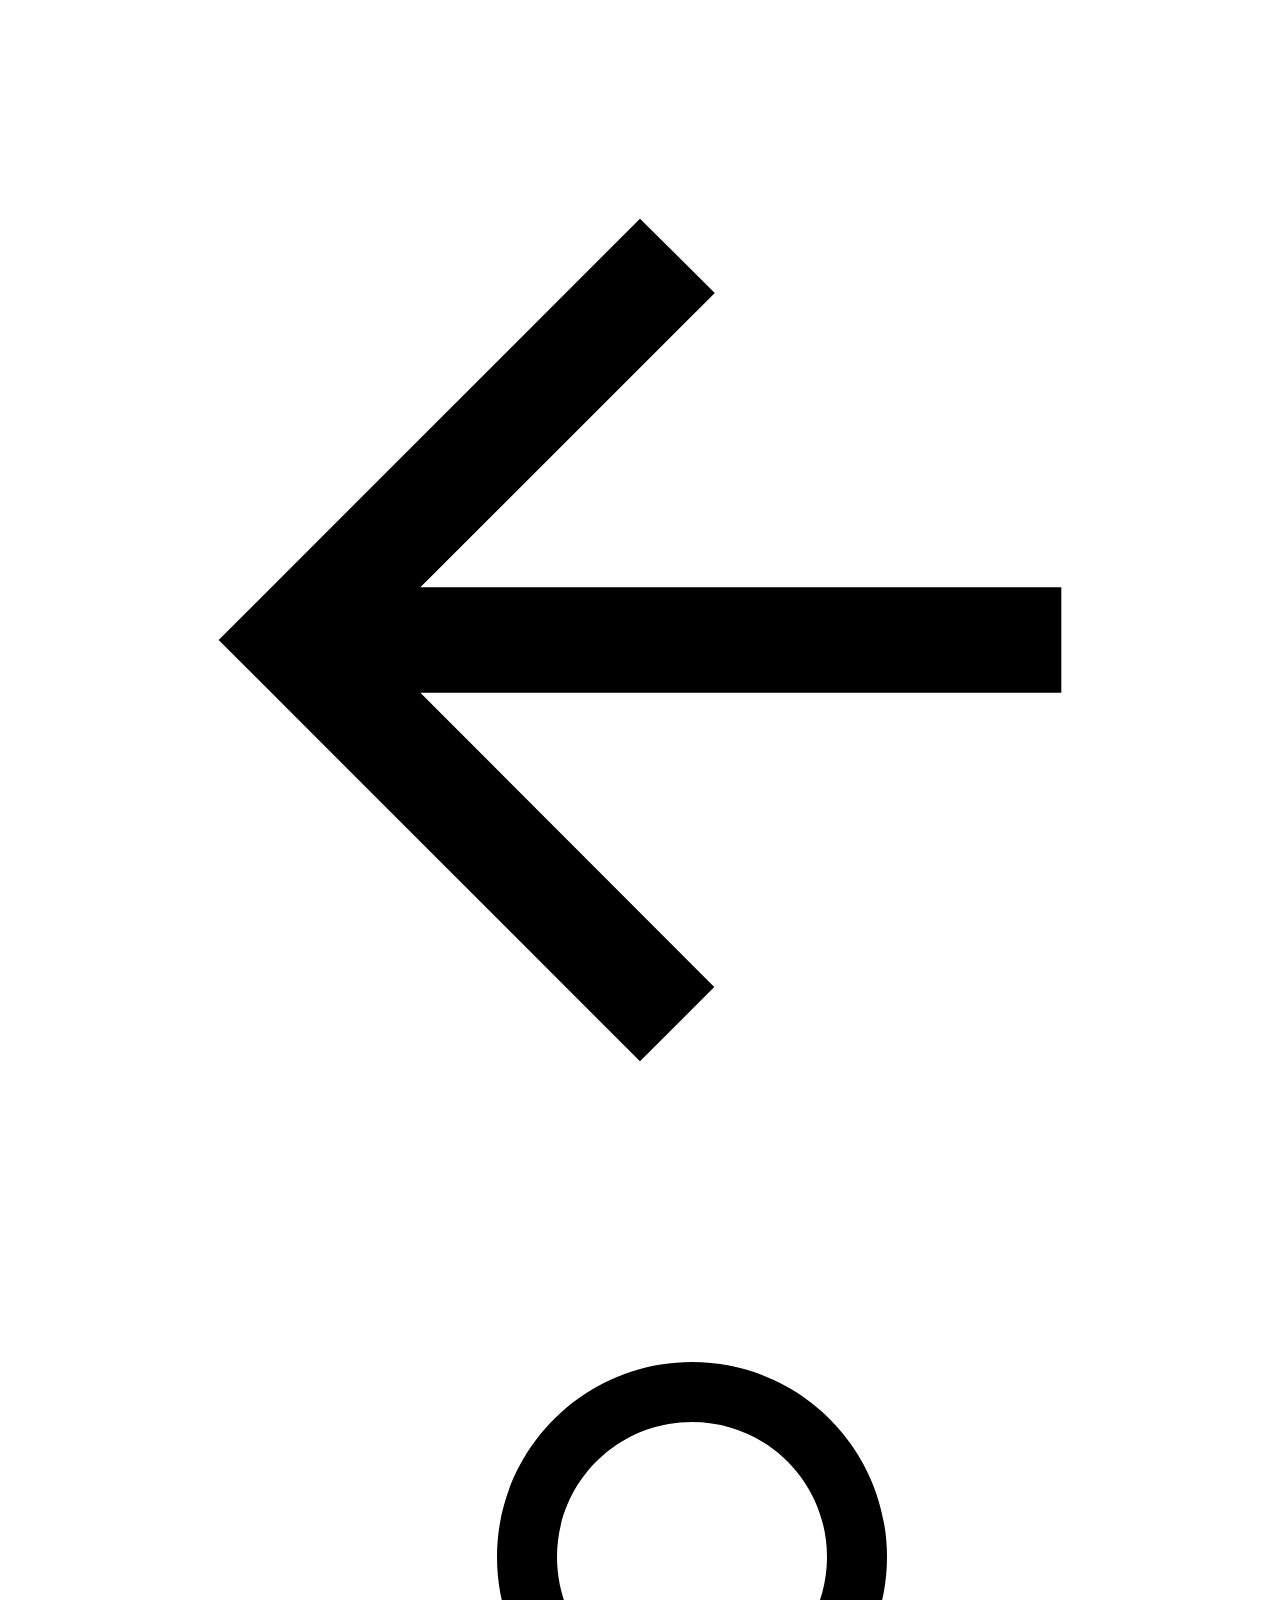
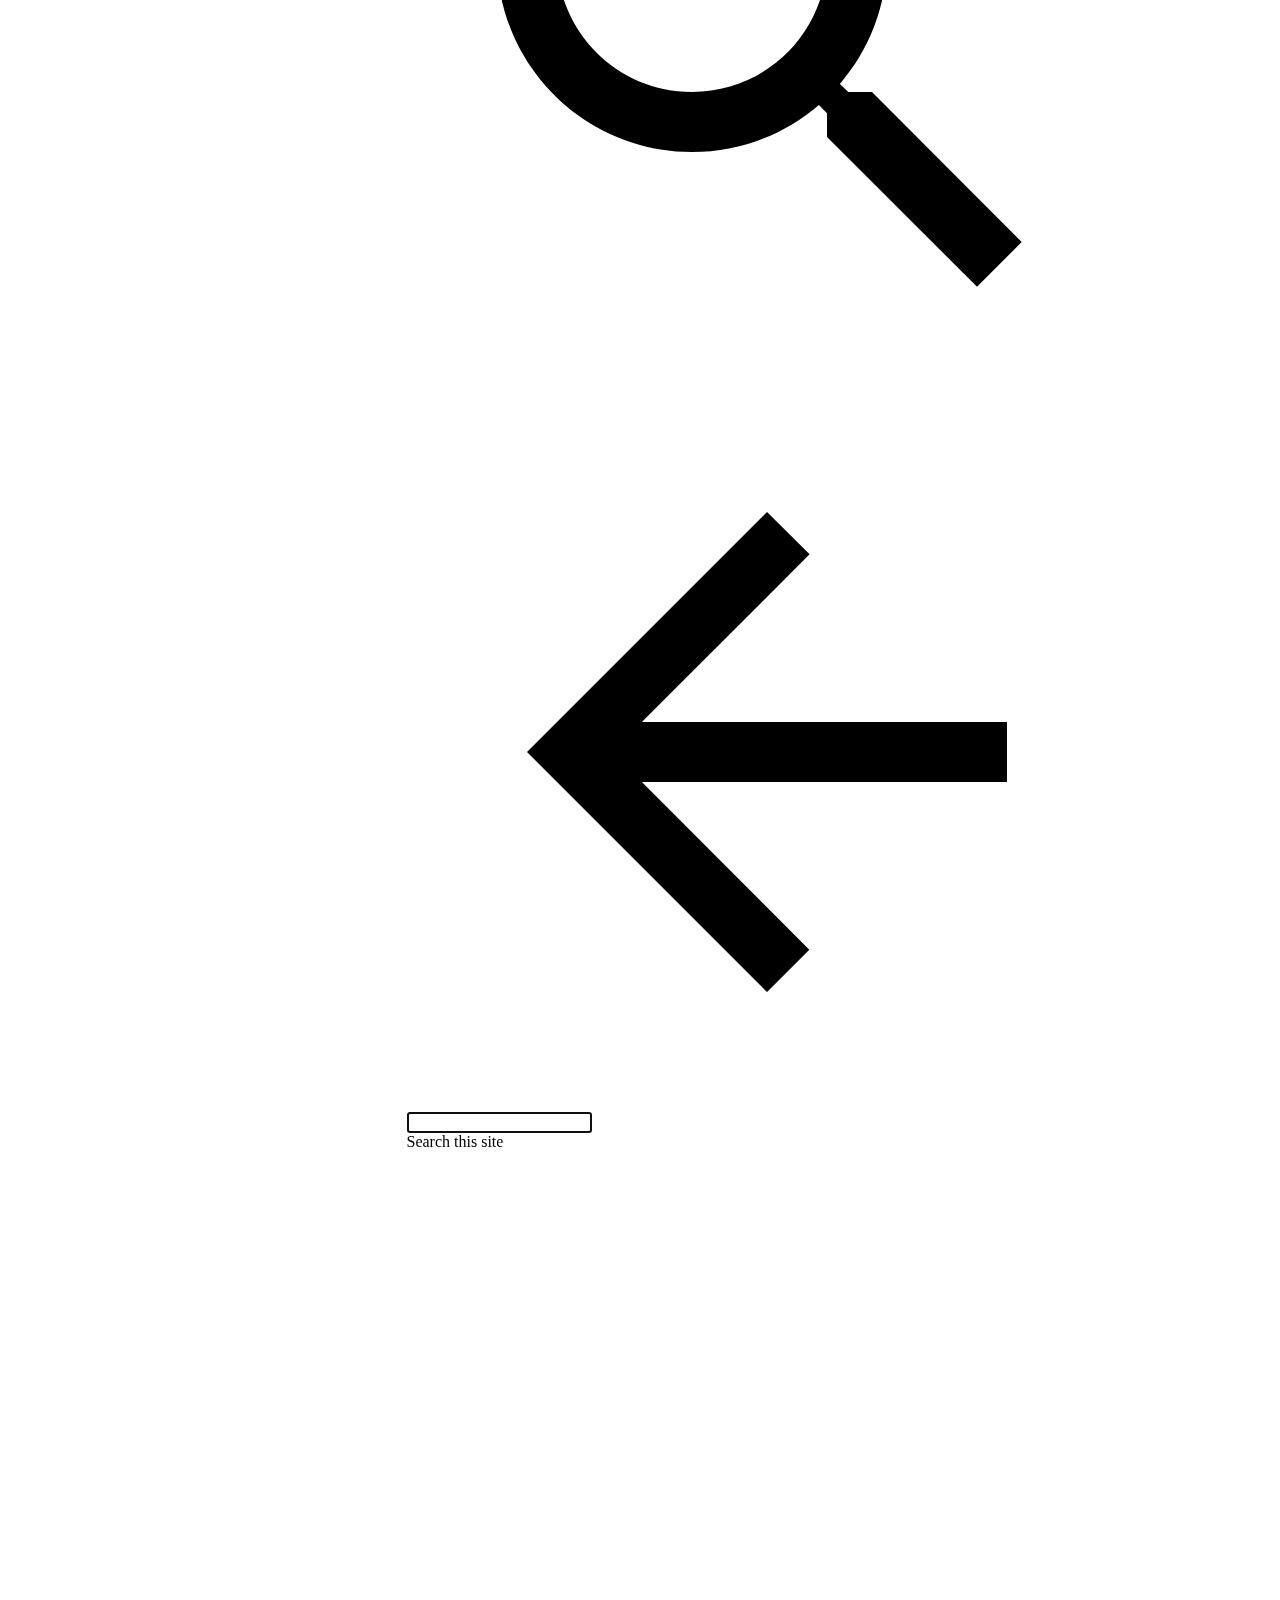
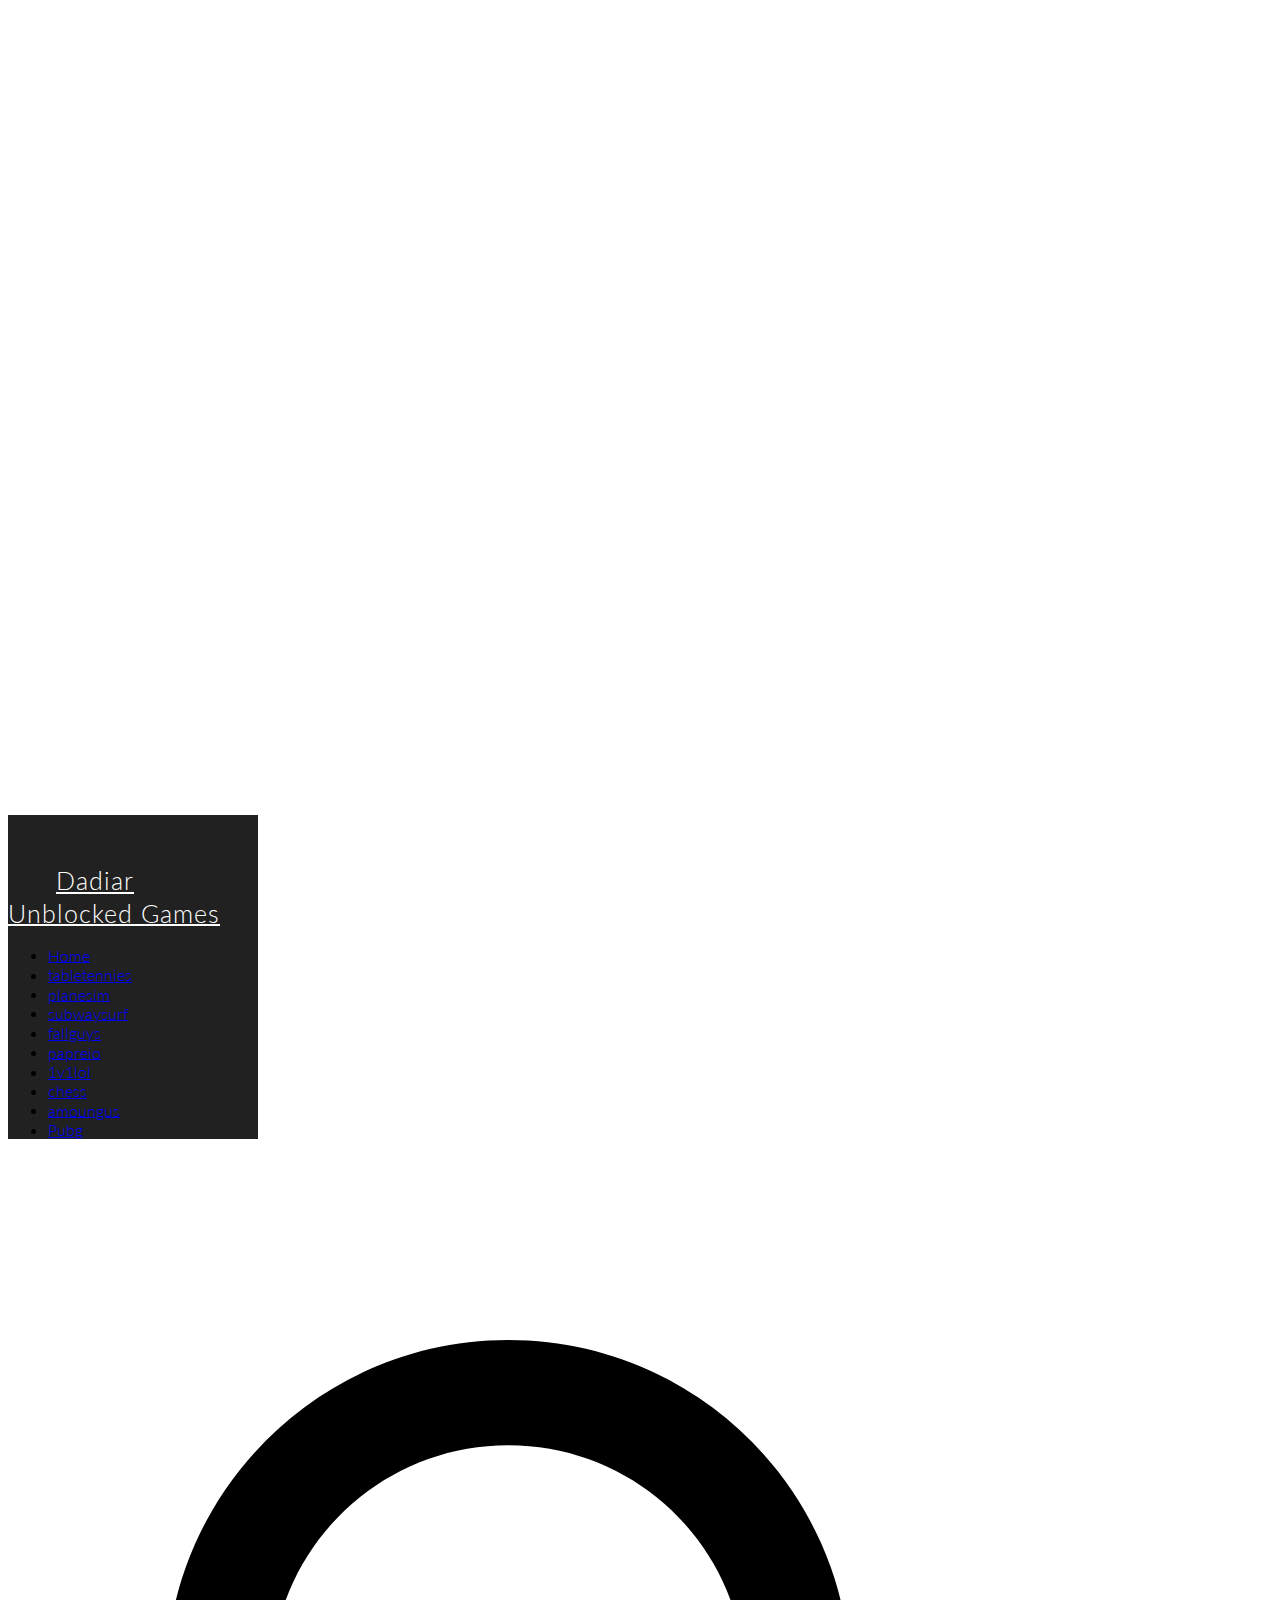
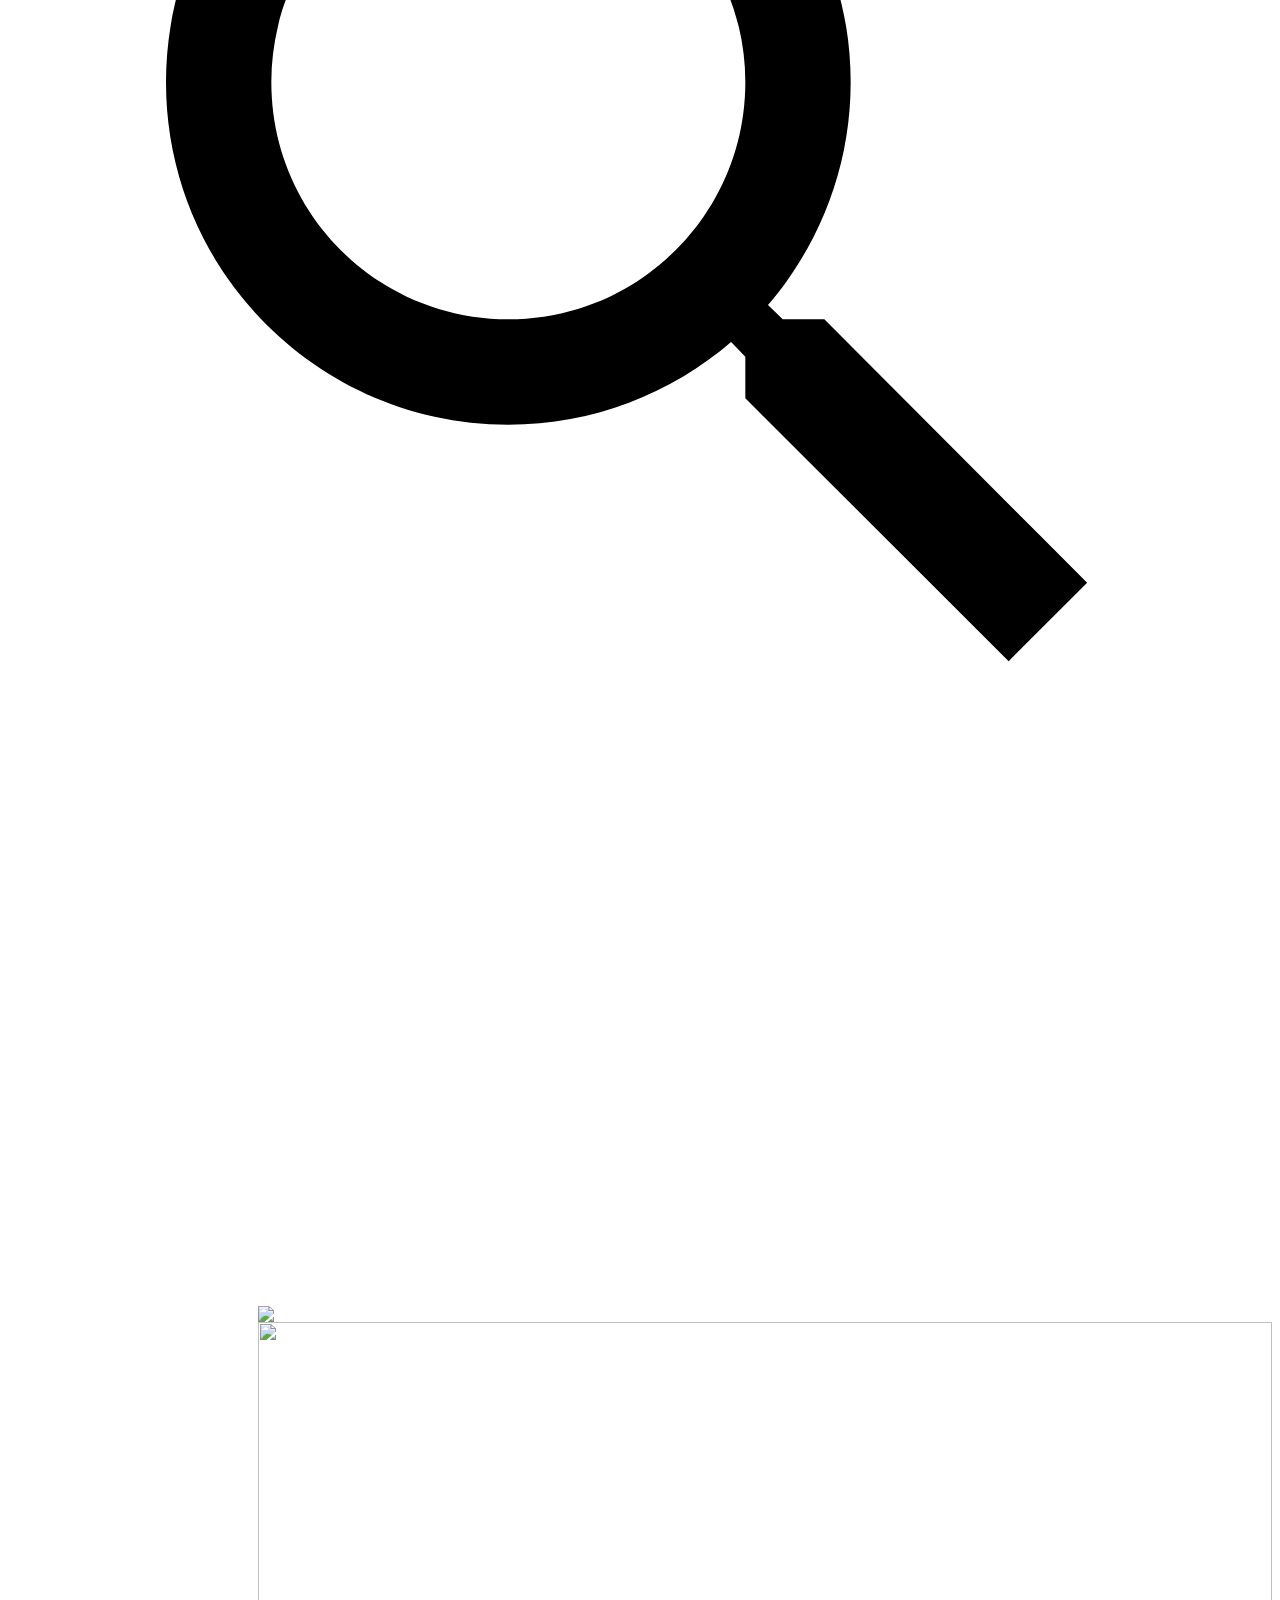
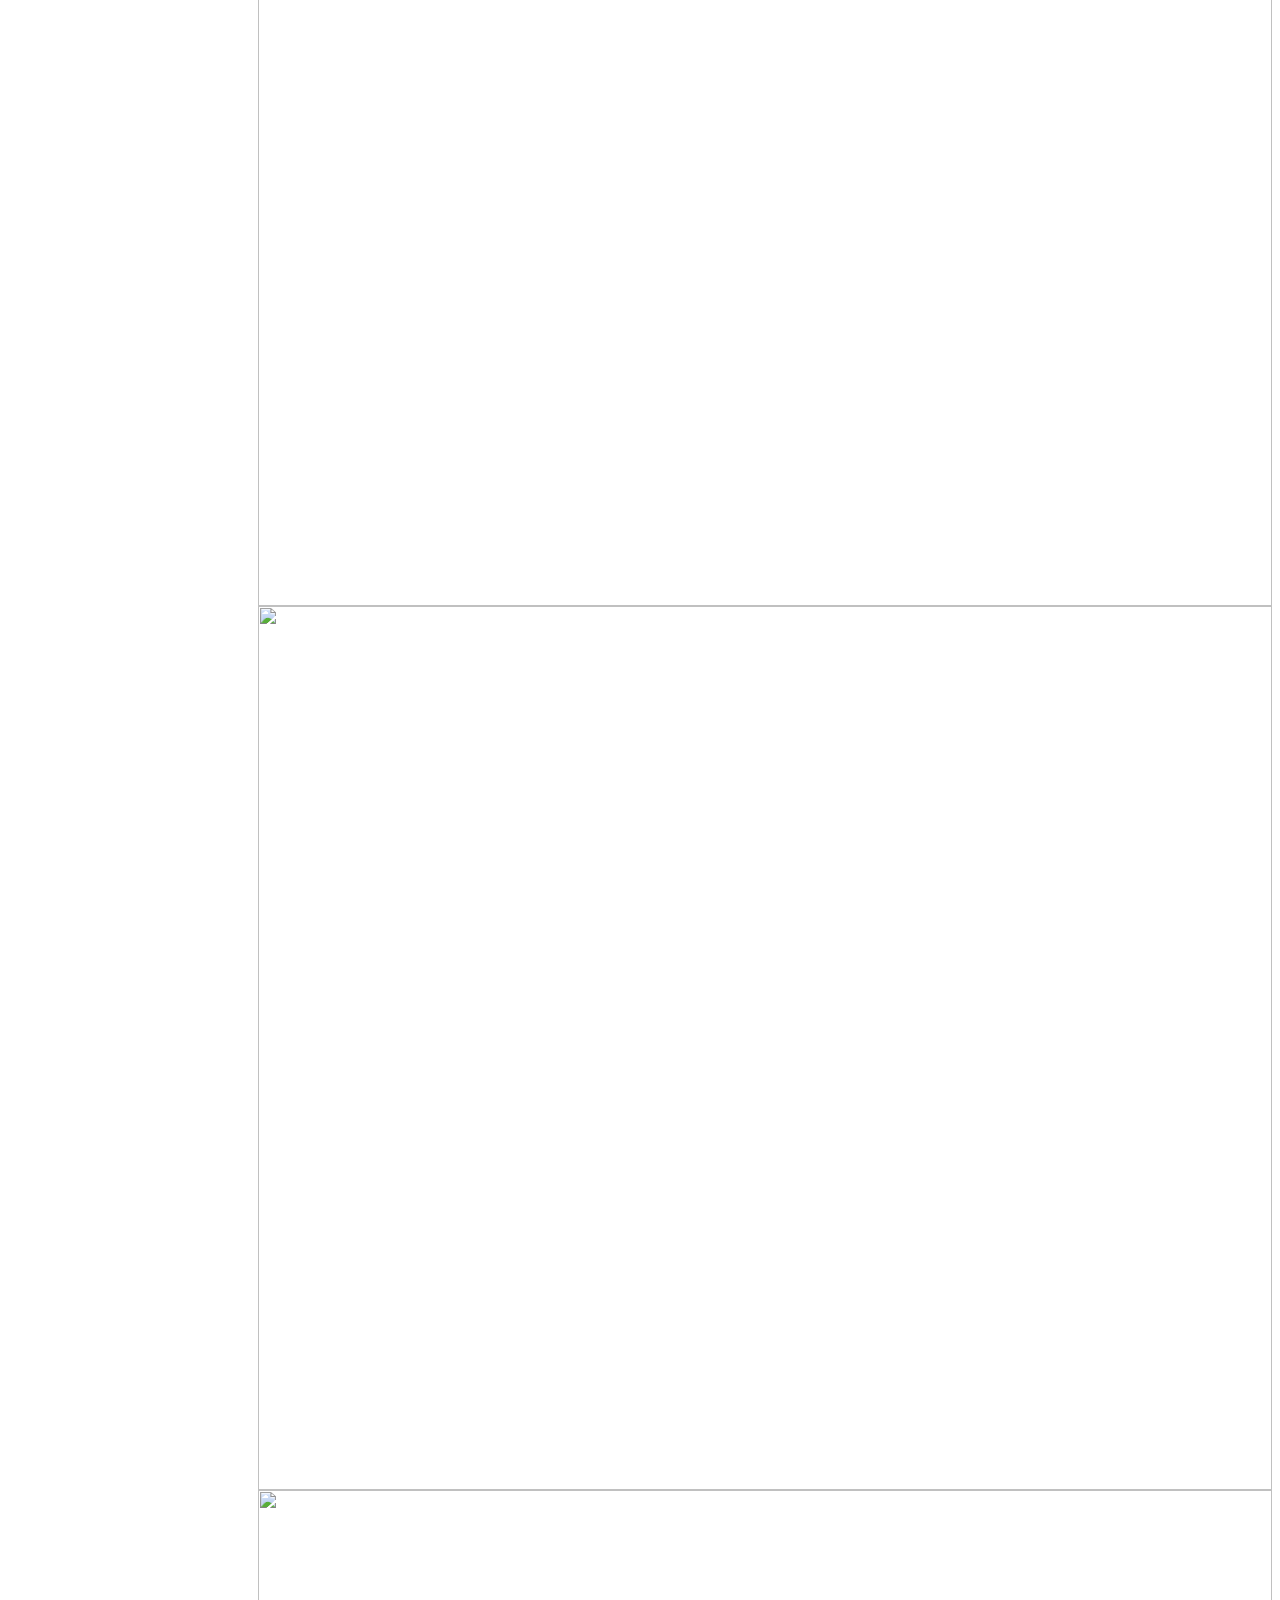
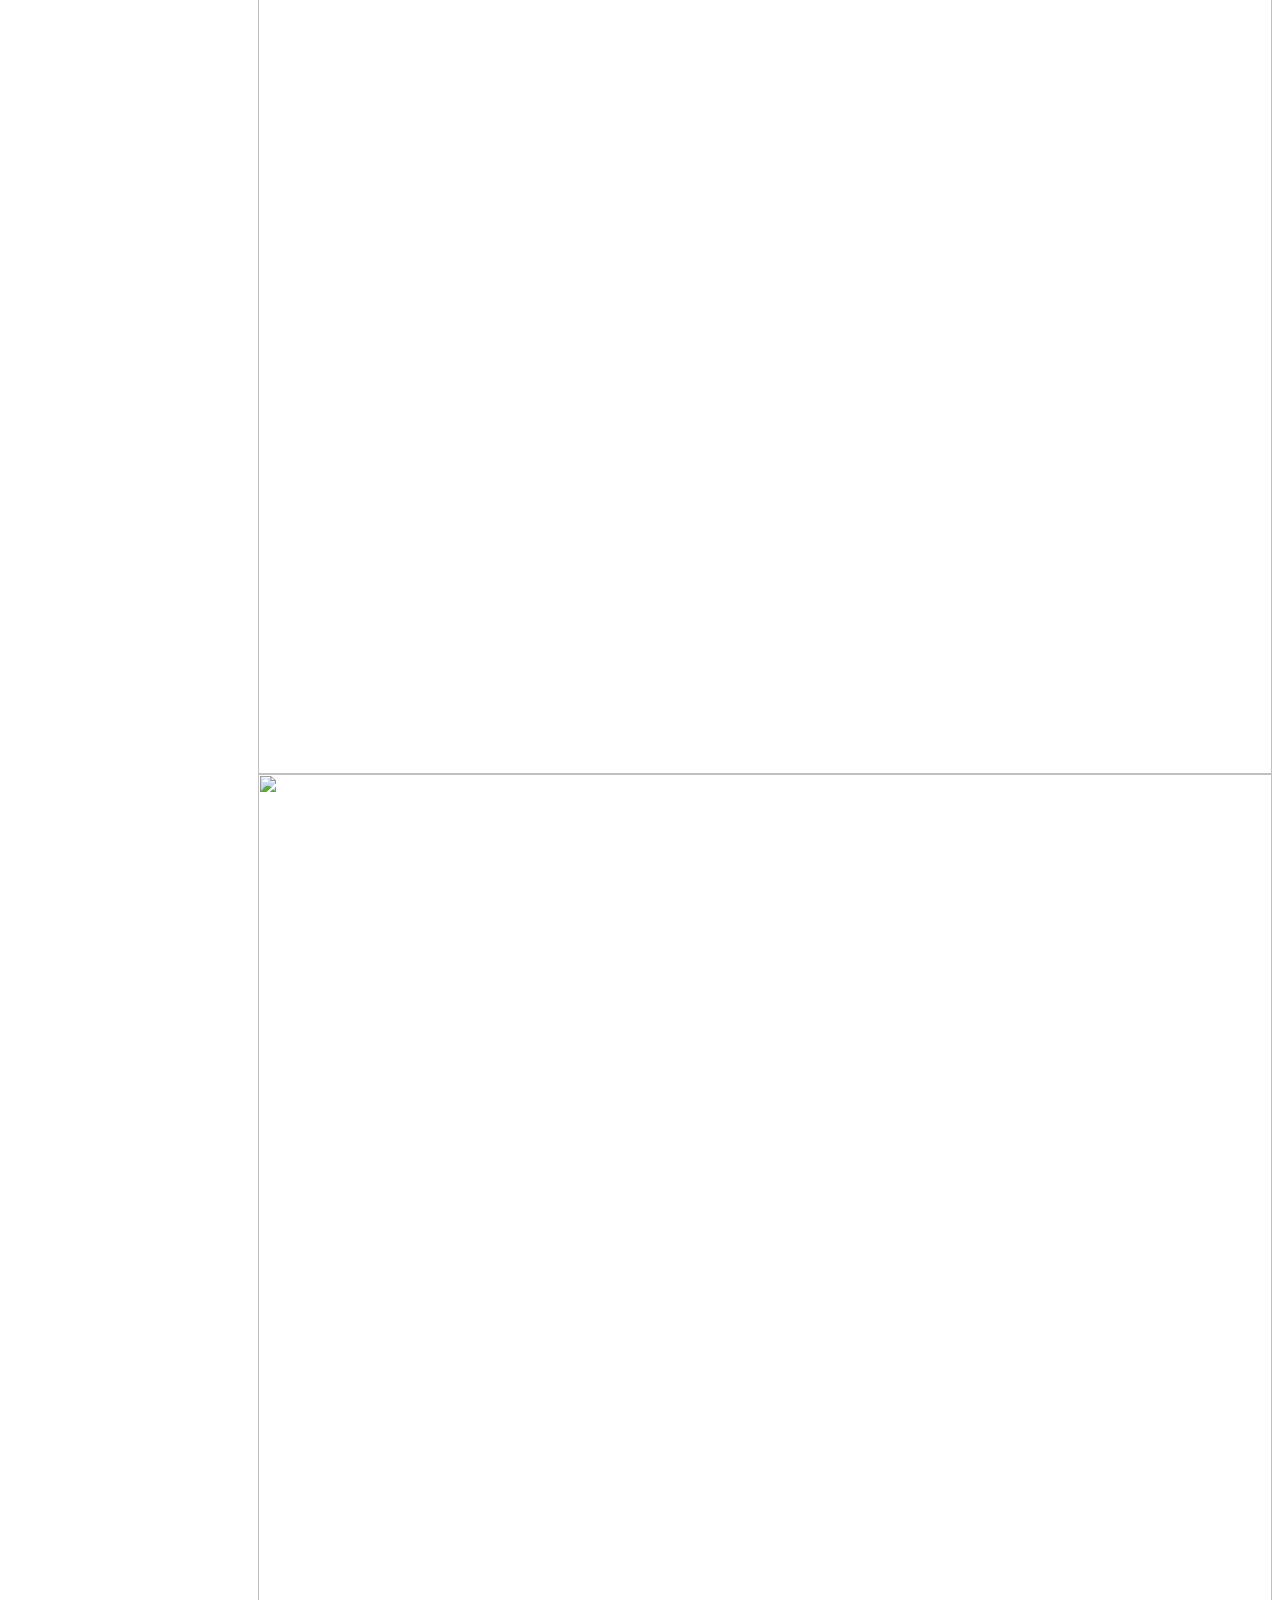
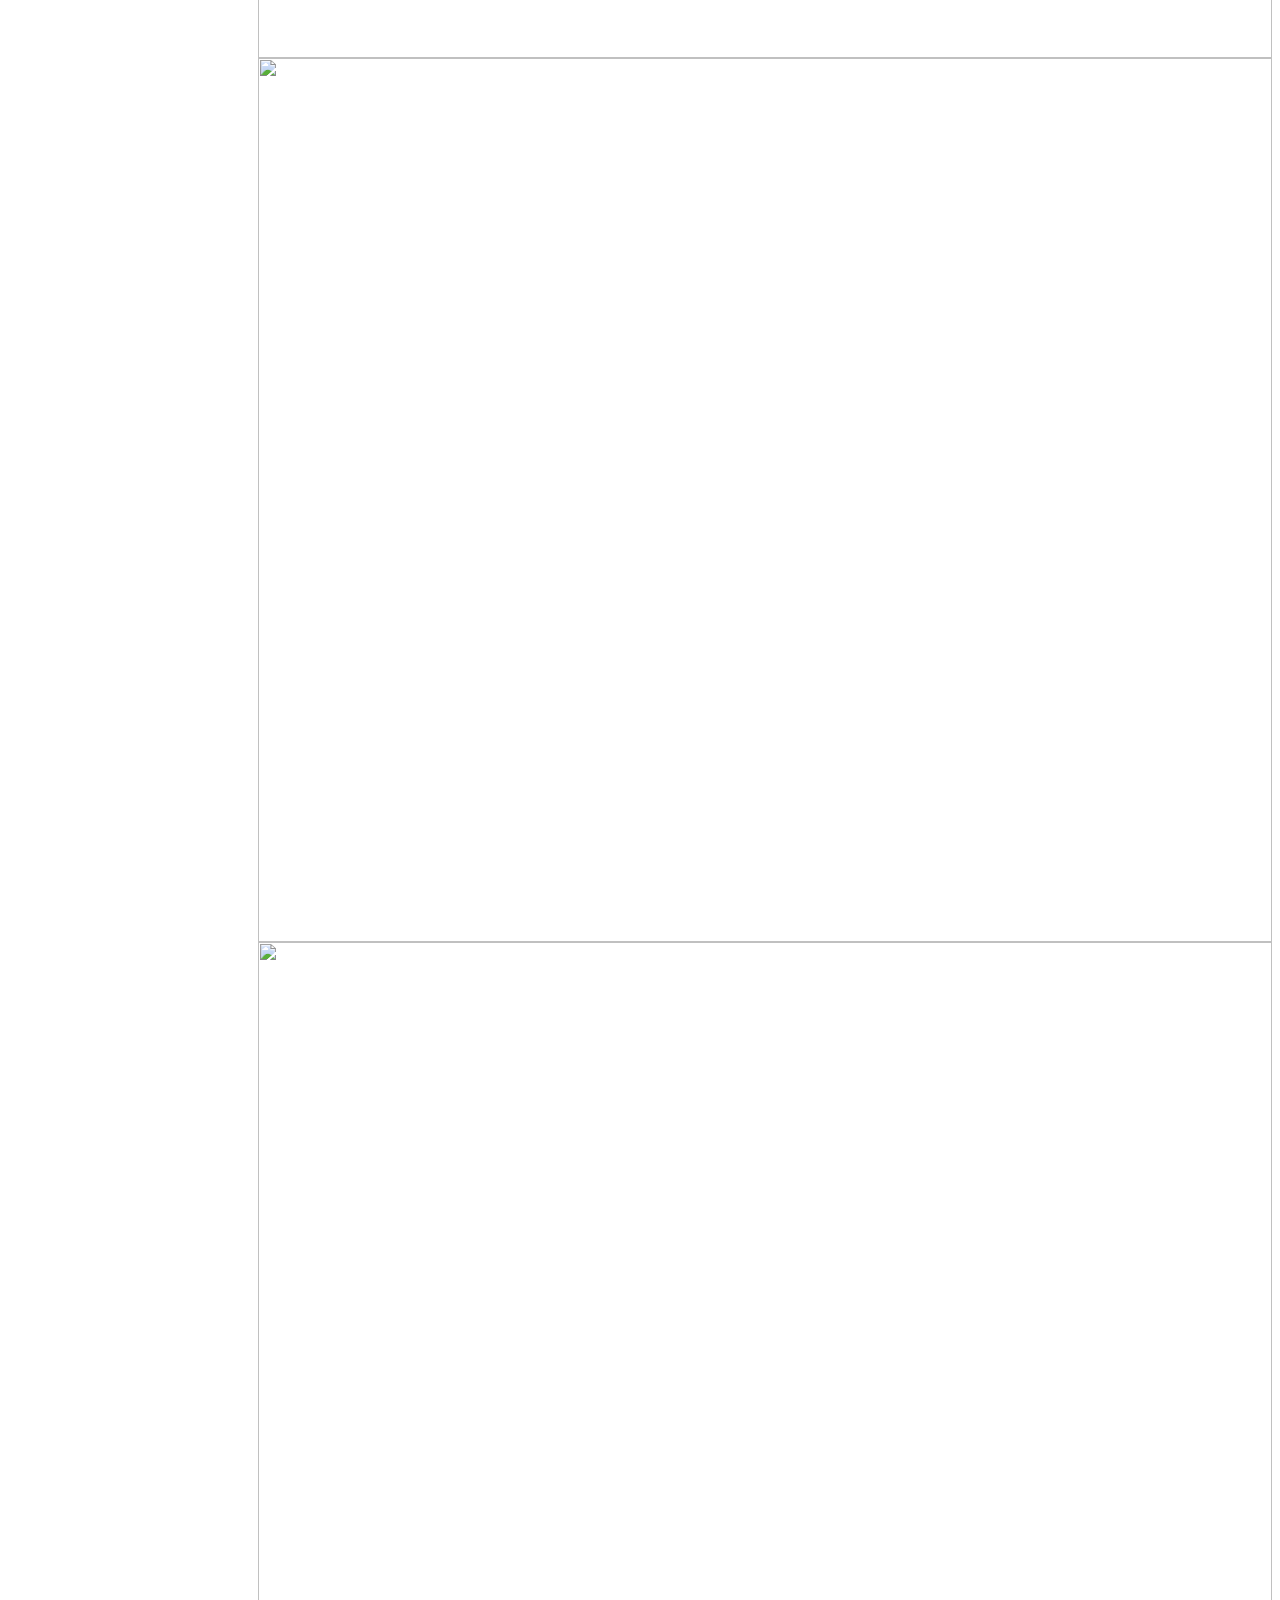
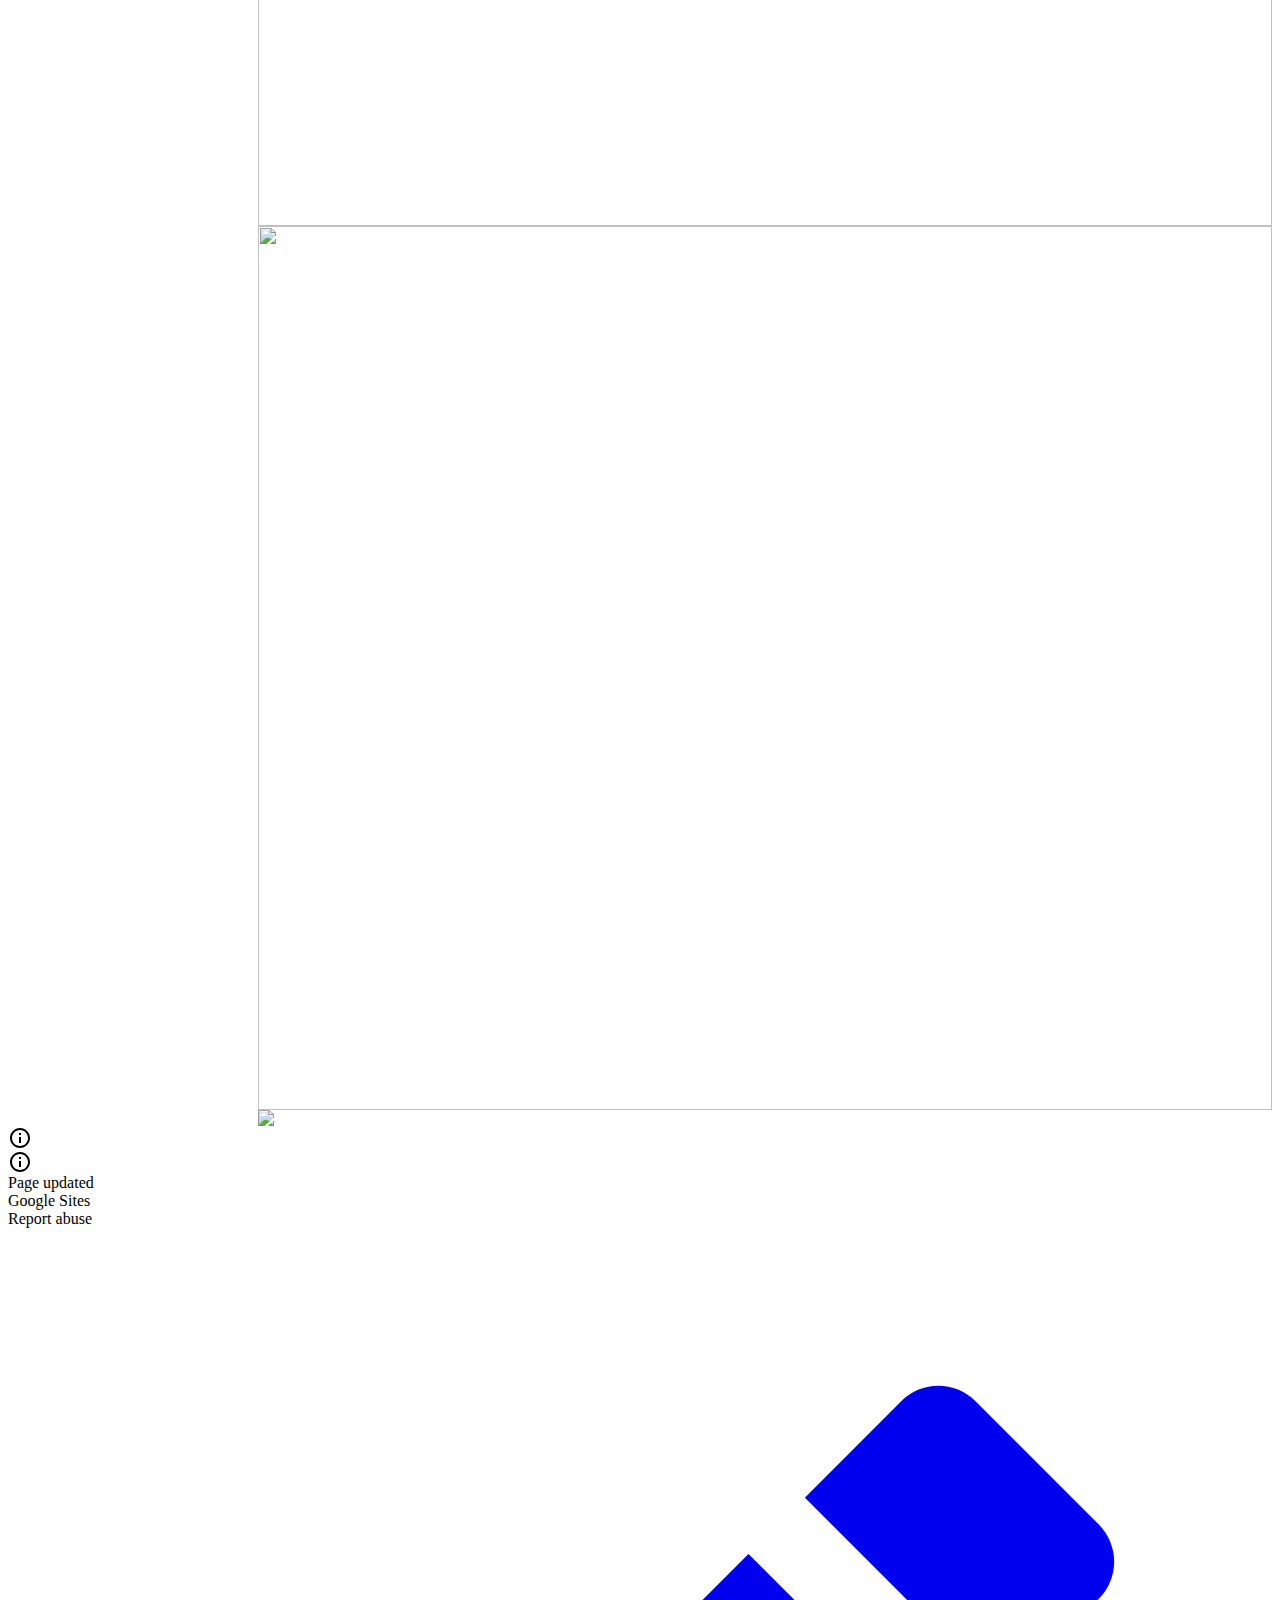
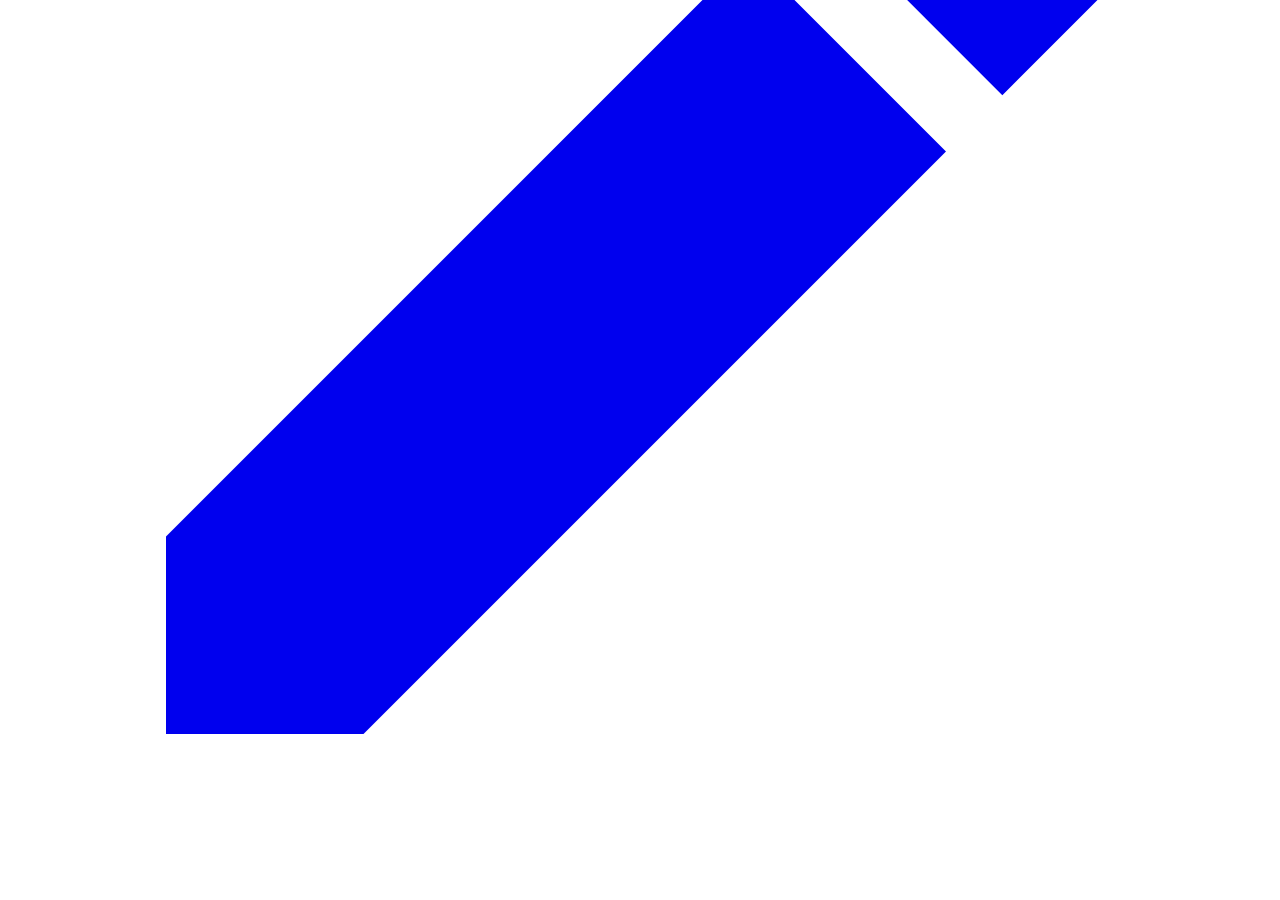
==== index.html @ 789df58d "Create index.html" ====
<html lang="en" itemscope="" itemtype="http://schema.org/WebPage"><head><style>body {transition: opacity ease-in 0.2s; } 
body[unresolved] {opacity: 0; display: block; overflow: hidden; position: relative; } 
</style><meta charset="utf-8"><script src="https://apis.google.com/_/scs/abc-static/_/js/k=gapi.lb.en.AMZ27oQJoUI.O/m=client/rt=j/sv=1/d=1/ed=1/rs=AHpOoo9dsXwz2g0gTMdQFEKa7ZoVvtQf4g/cb=gapi.loaded_0?le=scs" nonce="" async=""></script><script nonce="">var DOCS_timing={}; DOCS_timing['sl']=new Date().getTime();</script><script nonce="">function _DumpException(e) {throw e;}</script><script nonce="">_docs_flag_initialData={"atari-emtpr":false,"atari-ebidm":true,"atari-ebids":false,"atari-emasgcfrg":true,"atari-estm":false,"atari-edtm":true,"atari-eibrm":false,"atari-ectm":false,"atari-ects":false,"atari-ebam":false,"docs-text-elei":false,"docs-text-usc":true,"atari-bae":false,"docs-text-etsrdpn":false,"docs-text-etsrds":false,"docs-text-erdfs":false,"docs-text-encps":false,"docs-text-eeves":false,"docs-text-endes":false,"docs-text-etocls":false,"docs-text-escpv":true,"docs-text-efts":false,"docs-text-ecfs":false,"docs-text-ecss":false,"docs-text-evs":false,"docs-text-etvs":false,"docs-text-etvls":false,"docs-text-ethples":false,"docs-text-echs":false,"docs-text-eessips":false,"docs-text-eesntps":false,"docs-text-eesss":false,"docs-text-etls":false,"docs-text-eses":false,"docs-text-etes":false,"docs-text-ems":false,"docs-text-edctps":false,"docs-text-edctzs":false,"docs-text-eetsfem":false,"docs-text-eetpm":false,"docs-text-lns":false,"docs-text-ttts":false,"docs-text-edhcfs":false,"docs-etshc":false,"docs-text-tbcb":2.0E7,"docs-text-ftls":true,"docs-efsmsdl":false,"docs-euoftm":false,"docs-text-etb":false,"docs-text-esbefr":false,"docs-text-etof":false,"docs-text-ipi":false,"docs-etbe":false,"docs-text-ehlb":false,"docs-text-epa":true,"docs-text-ecls":true,"docs-text-enbcr":false,"docs-text-svofc":false,"docs-sup":"","docs-eldi":false,"docs-eeii":false,"docs-dli":false,"docs-liap":"/logImpressions","ilcm":{"eui":"AHKXmL2pcQG4YoXVY2YZB9m6wdpHzbmIxAqhHtSsmbogimHpaXidyOWgRzypxjPX09F9-ZNbj9Zq","je":1,"sstu":1677256565900689,"si":"CJSLu87Lrv0CFY9HqwIdozMDlQ","gsc":null,"ei":[5703839,5704621,5706832,5706836,5707711,5735806,5737441,5737800,5738529,5740814,5743124,5747265,5748029,5752694,5753329,5754229,5760348,5760827,5762729,5764268,5765551,5766777,5767851,5773678,5773834,5774347,5776517,5776917,5779802,5780205,14101306,14101502,14101510,14101534,49369425,49372443,49375322,49376001,49378889,49451559,49453045,49472071,49487578,49499456,49512373,49622831,49623181,49624080,49644023,49700904,49703991,49765382,49796937,49816165,49822929,49823172,49837788,49839579,49842863,49882822,49898325,49923487,49979307,50022334,50263472,50291080,50313182,50322323],"crc":0,"cvi":[]},"docs-ccdil":false,"docs-eil":true,"docs-eoi":false,"info_params":{"token":"AHL0AtK963lkkvMeG7puggWBb5rq8RnWYw:1677256565836"},"atari-jefp":"/_/view/jserror","docs-jern":"view","atari-rhpp":"/_/view","docs-eeytpgc":true,"docs-feytpgc":false,"docs-ecuach":false,"docs-cclt":2033,"docs-ecci":false,"docs-esi":false,"docs-eytpgcv":0}; _docs_flag_cek= null ; if (window['DOCS_timing']) {DOCS_timing['ifdld']=new Date().getTime();}</script><meta name="viewport" content="width=device-width, initial-scale=1"><meta http-equiv="X-UA-Compatible" content="IE=edge"><meta name="referrer" content="strict-origin-when-cross-origin"><link rel="icon" href="https://ssl.gstatic.com/atari/images/public/favicon.ico"><meta property="og:title" content="Dadiar Unblocked Games"><meta property="og:type" content="website"><meta property="og:url" content="https://sites.google.com/view/dadiargames/home"><meta property="og:description" content="Welcome to unblocked games by Dadiar
"><meta itemprop="name" content="Dadiar Unblocked Games"><meta itemprop="description" content="Welcome to unblocked games by Dadiar
"><meta itemprop="url" content="https://sites.google.com/view/dadiargames/home"><meta itemprop="thumbnailUrl" content="https://lh3.googleusercontent.com/AMdXBkYaB2KyA3Yzc-qMOiFiQAitNHOT9NQgoohwLQTDPwG03-4ruQ_xX7fzhsGX2Aiy2w1zNSlvB3Fd_5S2EQ25Hul8rEsYD0h-GpaVQx3vXbPBGY9l61C0YP9ocsTH9A=w1280"><meta itemprop="image" content="https://lh3.googleusercontent.com/AMdXBkYaB2KyA3Yzc-qMOiFiQAitNHOT9NQgoohwLQTDPwG03-4ruQ_xX7fzhsGX2Aiy2w1zNSlvB3Fd_5S2EQ25Hul8rEsYD0h-GpaVQx3vXbPBGY9l61C0YP9ocsTH9A=w1280"><meta itemprop="imageUrl" content="https://lh3.googleusercontent.com/AMdXBkYaB2KyA3Yzc-qMOiFiQAitNHOT9NQgoohwLQTDPwG03-4ruQ_xX7fzhsGX2Aiy2w1zNSlvB3Fd_5S2EQ25Hul8rEsYD0h-GpaVQx3vXbPBGY9l61C0YP9ocsTH9A=w1280"><meta property="og:image" content="https://lh3.googleusercontent.com/AMdXBkYaB2KyA3Yzc-qMOiFiQAitNHOT9NQgoohwLQTDPwG03-4ruQ_xX7fzhsGX2Aiy2w1zNSlvB3Fd_5S2EQ25Hul8rEsYD0h-GpaVQx3vXbPBGY9l61C0YP9ocsTH9A=w1280"><link href="https://fonts.googleapis.com/css?family=Lato%3A300%2C300italic%2C400%2C400italic%2C700%2C700italic&amp;display=swap" rel="stylesheet" nonce=""><link href="https://fonts.googleapis.com/css?family=Google+Sans:400,500|Roboto:300,400,500,700|Source+Code+Pro:400,700&amp;display=swap" rel="stylesheet" nonce=""><link rel="stylesheet" href="https://www.gstatic.com/_/atari/_/ss/k=atari.vw.s6N20jtLat8.L.W.O/d=1/rs=AGEqA5mfTxkEslFB9N88dULgjIkMa3SnsQ" data-id="_cl" nonce=""><script nonce=""></script><title>Dadiar Unblocked Games</title><style jsname="ptDGoc" nonce="">.M63kCb{background-color: rgba(255,255,255,1);}.OUGEr{color: rgba(33,33,33,1);}.duRjpb .OUGEr{color: rgba(34,110,147,1);}.JYVBee .OUGEr{color: rgba(34,110,147,1);}.OmQG5e .OUGEr{color: rgba(33,33,33,1);}.iwQgFb{background-color: rgba(0,0,0,0.150000006);}.ySLm4c{font-family: Lato, sans-serif;}.CbiMKe{background-color: rgba(30,108,147,1);}.qeLZfd .zfr3Q{color: rgba(33,33,33,1);}.qeLZfd .qnVSj{color: rgba(33,33,33,1);}.qeLZfd .Glwbz{color: rgba(33,33,33,1);}.qeLZfd .duRjpb{color: rgba(34,110,147,1);}.qeLZfd .qLrapd{color: rgba(34,110,147,1);}.qeLZfd .JYVBee{color: rgba(34,110,147,1);}.qeLZfd .aHM7ed{color: rgba(34,110,147,1);}.qeLZfd .OmQG5e{color: rgba(33,33,33,1);}.qeLZfd .NHD4Gf{color: rgba(33,33,33,1);}.qeLZfd .aw5Odc{color: rgba(0,101,128,1);}.qeLZfd .dhtgD:hover{color: rgba(0,0,0,1);}.qeLZfd .dhtgD:visited{color: rgba(0,101,128,1);}.qeLZfd .iwQgFb{background-color: rgba(0,0,0,0.150000006);}.qeLZfd .OUGEr{color: rgba(33,33,33,1);}.qeLZfd .duRjpb .OUGEr{color: rgba(34,110,147,1);}.qeLZfd .JYVBee .OUGEr{color: rgba(34,110,147,1);}.qeLZfd .OmQG5e .OUGEr{color: rgba(33,33,33,1);}.qeLZfd:before{background-color: rgba(242,242,242,1); display: block;}.lQAHbd .zfr3Q{color: rgba(255,255,255,1);}.lQAHbd .qnVSj{color: rgba(255,255,255,1);}.lQAHbd .Glwbz{color: rgba(255,255,255,1);}.lQAHbd .duRjpb{color: rgba(255,255,255,1);}.lQAHbd .qLrapd{color: rgba(255,255,255,1);}.lQAHbd .JYVBee{color: rgba(255,255,255,1);}.lQAHbd .aHM7ed{color: rgba(255,255,255,1);}.lQAHbd .OmQG5e{color: rgba(255,255,255,1);}.lQAHbd .NHD4Gf{color: rgba(255,255,255,1);}.lQAHbd .aw5Odc{color: rgba(255,255,255,1);}.lQAHbd .dhtgD:hover{color: rgba(255,255,255,1);}.lQAHbd .dhtgD:visited{color: rgba(255,255,255,1);}.lQAHbd .iwQgFb{background-color: rgba(255,255,255,0.150000006);}.lQAHbd .OUGEr{color: rgba(255,255,255,1);}.lQAHbd .duRjpb .OUGEr{color: rgba(255,255,255,1);}.lQAHbd .JYVBee .OUGEr{color: rgba(255,255,255,1);}.lQAHbd .OmQG5e .OUGEr{color: rgba(255,255,255,1);}.lQAHbd .CbiMKe{background-color: rgba(255,255,255,1);}.lQAHbd:before{background-color: rgba(30,108,147,1); display: block;}.cJgDec .zfr3Q{color: rgba(255,255,255,1);}.cJgDec .zfr3Q .OUGEr{color: rgba(255,255,255,1);}.cJgDec .qnVSj{color: rgba(255,255,255,1);}.cJgDec .Glwbz{color: rgba(255,255,255,1);}.cJgDec .qLrapd{color: rgba(255,255,255,1);}.cJgDec .aHM7ed{color: rgba(255,255,255,1);}.cJgDec .NHD4Gf{color: rgba(255,255,255,1);}.cJgDec .IFuOkc:before{background-color: rgba(33,33,33,1); opacity: 0; display: block;}.O13XJf{height: 340px; padding-bottom: 60px; padding-top: 60px;}.O13XJf .IFuOkc{background-color: rgba(34,110,147,1); background-image: url(https://ssl.gstatic.com/atari/images/simple-header-blended-small.png);}.O13XJf .IFuOkc:before{background-color: rgba(33,33,33,1); opacity: 0.4; display: block;}.O13XJf .zfr3Q{color: rgba(255,255,255,1);}.O13XJf .qnVSj{color: rgba(255,255,255,1);}.O13XJf .Glwbz{color: rgba(255,255,255,1);}.O13XJf .duRjpb{color: rgba(255,255,255,1);}.O13XJf .qLrapd{color: rgba(255,255,255,1);}.O13XJf .JYVBee{color: rgba(255,255,255,1);}.O13XJf .aHM7ed{color: rgba(255,255,255,1);}.O13XJf .OmQG5e{color: rgba(255,255,255,1);}.O13XJf .NHD4Gf{color: rgba(255,255,255,1);}.tpmmCb .zfr3Q{color: rgba(33,33,33,1);}.tpmmCb .zfr3Q .OUGEr{color: rgba(33,33,33,1);}.tpmmCb .qnVSj{color: rgba(33,33,33,1);}.tpmmCb .Glwbz{color: rgba(33,33,33,1);}.tpmmCb .qLrapd{color: rgba(33,33,33,1);}.tpmmCb .aHM7ed{color: rgba(33,33,33,1);}.tpmmCb .NHD4Gf{color: rgba(33,33,33,1);}.tpmmCb .IFuOkc:before{background-color: rgba(255,255,255,1); display: block;}.tpmmCb .Wew9ke{fill: rgba(33,33,33,1);}.aw5Odc{color: rgba(0,101,128,1);}.dhtgD:hover{color: rgba(0,122,147,1);}.dhtgD:active{color: rgba(0,122,147,1);}.dhtgD:visited{color: rgba(0,101,128,1);}.Zjiec{color: rgba(255,255,255,1); font-family: Lato, sans-serif; font-size: 19pt; font-weight: 300; letter-spacing: 1px; line-height: 1.3; padding-bottom: 62.5px; padding-left: 48px; padding-right: 36px; padding-top: 11.5px;}.XMyrgf{margin-top: 0px; margin-left: 48px; margin-bottom: 24px; margin-right: 24px;}.TlfmSc{color: rgba(255,255,255,1); font-family: Lato, sans-serif; font-size: 15pt; font-weight: 300; line-height: 1.333;}.Mz8gvb{color: rgba(255,255,255,1);}.zDUgLc{background-color: rgba(33,33,33,1);}.QTKDff.chg4Jd:focus{background-color: rgba(255,255,255,0.1199999973);}.YTv4We{color: rgba(178,178,178,1);}.YTv4We:hover:before{background-color: rgba(255,255,255,0.1199999973); display: block;}.YTv4We.chg4Jd:focus:before{border-color: rgba(255,255,255,0.3600000143); display: block;}.eWDljc{background-color: rgba(33,33,33,1);}.eWDljc .hDrhEe{padding-left: 8px;}.ZXW7w{color: rgba(255,255,255,1); opacity: 0.26;}.PsKE7e{color: rgba(255,255,255,1); font-family: Lato, sans-serif; font-size: 12pt; font-weight: 300;}.lhZOrc{color: rgba(73,170,212,1);}.hDrhEe:hover{color: rgba(73,170,212,1);}.M9vuGd{color: rgba(73,170,212,1); font-weight: 400;}.jgXgSe:hover{color: rgba(73,170,212,1);}.j10yRb:hover{color: rgba(0,188,212,1);}.j10yRb.chg4Jd:focus:before{border-color: rgba(255,255,255,0.3600000143); display: block;}.tCHXDc{color: rgba(255,255,255,1);}.iWs3gf.chg4Jd:focus{background-color: rgba(255,255,255,0.1199999973);}.wgxiMe{background-color: rgba(33,33,33,1);}.fOU46b .TlfmSc{color: rgba(255,255,255,1);}.fOU46b .KJll8d{background-color: rgba(255,255,255,1);}.fOU46b .Mz8gvb{color: rgba(255,255,255,1);}.fOU46b .Mz8gvb.chg4Jd:focus:before{border-color: rgba(255,255,255,1); display: block;}.fOU46b .qV4dIc{color: rgba(255,255,255,0.8700000048);}.fOU46b .jgXgSe:hover{color: rgba(255,255,255,1);}.fOU46b .M9vuGd{color: rgba(255,255,255,1);}.fOU46b .tCHXDc{color: rgba(255,255,255,0.8700000048);}.fOU46b .iWs3gf.chg4Jd:focus{background-color: rgba(255,255,255,0.1199999973);}.fOU46b .G8QRnc .Mz8gvb{color: rgba(0,0,0,0.8000000119);}.fOU46b .G8QRnc .Mz8gvb.chg4Jd:focus:before{border-color: rgba(0,0,0,0.8000000119); display: block;}.fOU46b .G8QRnc .ZXW7w{color: rgba(0,0,0,0.8000000119);}.fOU46b .G8QRnc .TlfmSc{color: rgba(0,0,0,0.8000000119);}.fOU46b .G8QRnc .KJll8d{background-color: rgba(0,0,0,0.8000000119);}.fOU46b .G8QRnc .qV4dIc{color: rgba(0,0,0,0.6399999857);}.fOU46b .G8QRnc .jgXgSe:hover{color: rgba(0,0,0,0.8199999928);}.fOU46b .G8QRnc .M9vuGd{color: rgba(0,0,0,0.8199999928);}.fOU46b .G8QRnc .tCHXDc{color: rgba(0,0,0,0.6399999857);}.fOU46b .G8QRnc .iWs3gf.chg4Jd:focus{background-color: rgba(0,0,0,0.1199999973);}.fOU46b .usN8rf .Mz8gvb{color: rgba(0,0,0,0.8000000119);}.fOU46b .usN8rf .Mz8gvb.chg4Jd:focus:before{border-color: rgba(0,0,0,0.8000000119); display: block;}.fOU46b .usN8rf .ZXW7w{color: rgba(0,0,0,0.8000000119);}.fOU46b .usN8rf .TlfmSc{color: rgba(0,0,0,0.8000000119);}.fOU46b .usN8rf .KJll8d{background-color: rgba(0,0,0,0.8000000119);}.fOU46b .usN8rf .qV4dIc{color: rgba(0,0,0,0.6399999857);}.fOU46b .usN8rf .jgXgSe:hover{color: rgba(0,0,0,0.8199999928);}.fOU46b .usN8rf .M9vuGd{color: rgba(0,0,0,0.8199999928);}.fOU46b .usN8rf .tCHXDc{color: rgba(0,0,0,0.6399999857);}.fOU46b .usN8rf .iWs3gf.chg4Jd:focus{background-color: rgba(0,0,0,0.1199999973);}.fOU46b .aCIEDd .qV4dIc{color: rgba(33,33,33,1);}.fOU46b .aCIEDd .TlfmSc{color: rgba(33,33,33,1);}.fOU46b .aCIEDd .KJll8d{background-color: rgba(33,33,33,1);}.fOU46b .aCIEDd .ZXW7w{color: rgba(33,33,33,1);}.fOU46b .aCIEDd .jgXgSe:hover{color: rgba(33,33,33,1); opacity: 0.82;}.fOU46b .aCIEDd .Mz8gvb{color: rgba(33,33,33,1);}.fOU46b .aCIEDd .tCHXDc{color: rgba(33,33,33,1);}.fOU46b .aCIEDd .iWs3gf.chg4Jd:focus{background-color: rgba(33,33,33,0.1199999973);}.fOU46b .a3ETed .qV4dIc{color: rgba(255,255,255,1);}.fOU46b .a3ETed .TlfmSc{color: rgba(255,255,255,1);}.fOU46b .a3ETed .KJll8d{background-color: rgba(255,255,255,1);}.fOU46b .a3ETed .ZXW7w{color: rgba(255,255,255,1);}.fOU46b .a3ETed .jgXgSe:hover{color: rgba(255,255,255,1); opacity: 0.82;}.fOU46b .a3ETed .Mz8gvb{color: rgba(255,255,255,1);}.fOU46b .a3ETed .tCHXDc{color: rgba(255,255,255,1);}.fOU46b .a3ETed .iWs3gf.chg4Jd:focus{background-color: rgba(255,255,255,0.1199999973);}@media only screen and (min-width: 1280px){.XeSM4.b2Iqye.fOU46b .LBrwzc .tCHXDc{color: rgba(255,255,255,0.8700000048);}}.XeSM4.b2Iqye.fOU46b .LBrwzc .iWs3gf.chg4Jd:focus{background-color: rgba(255,255,255,0.1199999973);}@media only screen and (min-width: 1280px){.KuNac.b2Iqye.fOU46b .tCHXDc{color: rgba(0,0,0,0.6399999857);}}.KuNac.b2Iqye.fOU46b .iWs3gf.chg4Jd:focus{background-color: rgba(0,0,0,0.1199999973);}.fOU46b .zDUgLc{opacity: 0;}.LBrwzc .ZXW7w{color: rgba(0,0,0,1);}.LBrwzc .KJll8d{background-color: rgba(0,0,0,1);}.GBy4H .ZXW7w{color: rgba(255,255,255,1);}.GBy4H .KJll8d{background-color: rgba(255,255,255,1);}.eBSUbc{background-color: rgba(33,33,33,1); color: rgba(0,188,212,0.6999999881);}.BFDQOb:hover{color: rgba(73,170,212,1);}.ImnMyf{background-color: rgba(255,255,255,1); color: rgba(33,33,33,1);}.Vs12Bd{background-color: rgba(242,242,242,1); color: rgba(33,33,33,1);}.S5d9Rd{background-color: rgba(30,108,147,1); color: rgba(255,255,255,1);}.zfr3Q{color: rgba(33,33,33,1); font-family: Lato, sans-serif; font-size: 11pt; font-weight: 400; line-height: 1.6667; margin-top: 12px;}.qnVSj{color: rgba(33,33,33,1);}.Glwbz{color: rgba(33,33,33,1);}.duRjpb{color: rgba(34,110,147,1); font-family: Lato, sans-serif; font-size: 34pt; font-weight: 300; letter-spacing: 0.5px; line-height: 1.2; margin-top: 30px;}.Ap4VC{margin-bottom: -30px;}.qLrapd{color: rgba(34,110,147,1);}.JYVBee{color: rgba(34,110,147,1); font-family: Lato, sans-serif; font-size: 19pt; font-weight: 400; line-height: 1.4; margin-top: 20px;}.CobnVe{margin-bottom: -20px;}.aHM7ed{color: rgba(34,110,147,1);}.OmQG5e{color: rgba(33,33,33,1); font-family: Lato, sans-serif; font-size: 15pt; font-style: normal; font-weight: 400; line-height: 1.25; margin-top: 16px;}.GV3q8e{margin-bottom: -16px;}.NHD4Gf{color: rgba(33,33,33,1);}.LB7kq .duRjpb{font-size: 64pt; letter-spacing: 2px; line-height: 1; margin-top: 40px;}.LB7kq .JYVBee{font-size: 25pt; font-weight: 300; line-height: 1.1; margin-top: 25px;}@media only screen and (max-width: 479px){.LB7kq .duRjpb{font-size: 40pt;}}@media only screen and (min-width: 480px) and (max-width: 767px){.LB7kq .duRjpb{font-size: 53pt;}}@media only screen and (max-width: 479px){.LB7kq .JYVBee{font-size: 19pt;}}@media only screen and (min-width: 480px) and (max-width: 767px){.LB7kq .JYVBee{font-size: 22pt;}}.O13XJf{height: 340px; padding-bottom: 60px; padding-top: 60px;}@media only screen and (min-width: 480px) and (max-width: 767px){.O13XJf{height: 280px; padding-bottom: 40px; padding-top: 40px;}}@media only screen and (max-width: 479px){.O13XJf{height: 250px; padding-bottom: 30px; padding-top: 30px;}}.SBrW1{height: 520px;}@media only screen and (min-width: 480px) and (max-width: 767px){.SBrW1{height: 520px;}}@media only screen and (max-width: 479px){.SBrW1{height: 400px;}}.Wew9ke{fill: rgba(255,255,255,1);}.gk8rDe{height: 180px; padding-bottom: 32px; padding-top: 60px;}.gk8rDe .zfr3Q{color: rgba(0,0,0,1);}.gk8rDe .duRjpb{color: rgba(34,110,147,1); font-size: 45pt; line-height: 1.1;}.gk8rDe .qLrapd{color: rgba(34,110,147,1);}.gk8rDe .JYVBee{color: rgba(34,110,147,1); font-size: 27pt; line-height: 1.35; margin-top: 15px;}.gk8rDe .aHM7ed{color: rgba(34,110,147,1);}.gk8rDe .OmQG5e{color: rgba(33,33,33,1);}.gk8rDe .NHD4Gf{color: rgba(33,33,33,1);}@media only screen and (max-width: 479px){.gk8rDe .duRjpb{font-size: 30pt;}}@media only screen and (min-width: 480px) and (max-width: 767px){.gk8rDe .duRjpb{font-size: 38pt;}}@media only screen and (max-width: 479px){.gk8rDe .JYVBee{font-size: 20pt;}}@media only screen and (min-width: 480px) and (max-width: 767px){.gk8rDe .JYVBee{font-size: 24pt;}}@media only screen and (min-width: 480px) and (max-width: 767px){.gk8rDe{padding-top: 45px;}}@media only screen and (max-width: 479px){.gk8rDe{padding-bottom: 0px; padding-top: 30px;}}.dhtgD{text-decoration: underline;}.JzO0Vc{background-color: rgba(33,33,33,1); font-family: Lato, sans-serif; width: 250px;}@media only screen and (min-width: 1280px){.JzO0Vc{padding-top: 48.5px;}}.TlfmSc{font-family: Lato, sans-serif; font-size: 15pt; font-weight: 300; line-height: 1.333;}.PsKE7e{font-family: Lato, sans-serif; font-size: 12pt;}.IKA38e{line-height: 1.21;}.hDrhEe{padding-bottom: 11.5px; padding-top: 11.5px;}.zDUgLc{opacity: 1;}.QmpIrf{background-color: rgba(30,108,147,1); border-color: rgba(255,255,255,1); color: rgba(255,255,255,1); font-family: Lato, sans-serif; font-size: 11pt; line-height: normal;}.xkUom{border-color: rgba(30,108,147,1); color: rgba(30,108,147,1); font-family: Lato, sans-serif; font-size: 11pt; line-height: normal;}.xkUom:hover{background-color: rgba(30,108,147,0.1000000015);}.KjwKmc{color: rgba(30,108,147,1); font-family: Lato, sans-serif; font-size: 11pt; line-height: normal; line-height: normal;}.KjwKmc:hover{background-color: rgba(30,108,147,0.1000000015);}.lQAHbd .QmpIrf{background-color: rgba(255,255,255,1); border-color: rgba(34,110,147,1); color: rgba(34,110,147,1); font-family: Lato, sans-serif; font-size: 11pt; line-height: normal;}.lQAHbd .xkUom{border-color: rgba(242,242,242,1); color: rgba(242,242,242,1); font-family: Lato, sans-serif; font-size: 11pt; line-height: normal;}.lQAHbd .xkUom:hover{background-color: rgba(255,255,255,0.1000000015);}.lQAHbd .KjwKmc{color: rgba(242,242,242,1); font-family: Lato, sans-serif; font-size: 11pt; line-height: normal;}.lQAHbd .KjwKmc:hover{background-color: rgba(255,255,255,0.1000000015);}.lQAHbd .Mt0nFe{border-color: rgba(255,255,255,0.200000003);}.cJgDec .QmpIrf{background-color: rgba(255,255,255,1); border-color: rgba(34,110,147,1); color: rgba(34,110,147,1); font-family: Lato, sans-serif; font-size: 11pt; line-height: normal;}.cJgDec .xkUom{border-color: rgba(242,242,242,1); color: rgba(242,242,242,1); font-family: Lato, sans-serif; font-size: 11pt; line-height: normal;}.cJgDec .xkUom:hover{background-color: rgba(255,255,255,0.1000000015);}.cJgDec .KjwKmc{color: rgba(242,242,242,1); font-family: Lato, sans-serif; font-size: 11pt; line-height: normal;}.cJgDec .KjwKmc:hover{background-color: rgba(255,255,255,0.1000000015);}.tpmmCb .QmpIrf{background-color: rgba(255,255,255,1); border-color: rgba(34,110,147,1); color: rgba(34,110,147,1); font-family: Lato, sans-serif; font-size: 11pt; line-height: normal;}.tpmmCb .xkUom{border-color: rgba(30,108,147,1); color: rgba(30,108,147,1); font-family: Lato, sans-serif; font-size: 11pt; line-height: normal;}.tpmmCb .xkUom:hover{background-color: rgba(30,108,147,0.1000000015);}.tpmmCb .KjwKmc{color: rgba(30,108,147,1); font-family: Lato, sans-serif; font-size: 11pt; line-height: normal;}.tpmmCb .KjwKmc:hover{background-color: rgba(30,108,147,0.1000000015);}.gk8rDe .QmpIrf{background-color: rgba(30,108,147,1); border-color: rgba(255,255,255,1); color: rgba(255,255,255,1); font-family: Lato, sans-serif; font-size: 11pt; line-height: normal;}.gk8rDe .xkUom{border-color: rgba(30,108,147,1); color: rgba(30,108,147,1); font-family: Lato, sans-serif; font-size: 11pt; line-height: normal;}.gk8rDe .xkUom:hover{background-color: rgba(30,108,147,0.1000000015);}.gk8rDe .KjwKmc{color: rgba(30,108,147,1); font-family: Lato, sans-serif; font-size: 11pt; line-height: normal;}.gk8rDe .KjwKmc:hover{background-color: rgba(30,108,147,0.1000000015);}.O13XJf .QmpIrf{background-color: rgba(255,255,255,1); border-color: rgba(34,110,147,1); color: rgba(34,110,147,1); font-family: Lato, sans-serif; font-size: 11pt; line-height: normal;}.O13XJf .xkUom{border-color: rgba(242,242,242,1); color: rgba(242,242,242,1); font-family: Lato, sans-serif; font-size: 11pt; line-height: normal;}.O13XJf .xkUom:hover{background-color: rgba(255,255,255,0.1000000015);}.O13XJf .KjwKmc{color: rgba(242,242,242,1); font-family: Lato, sans-serif; font-size: 11pt; line-height: normal;}.O13XJf .KjwKmc:hover{background-color: rgba(255,255,255,0.1000000015);}.Y4CpGd{font-family: Lato, sans-serif; font-size: 11pt;}.CMArNe{background-color: rgba(242,242,242,1);}.LBrwzc .TlfmSc{color: rgba(0,0,0,0.8000000119);}.LBrwzc .YTv4We{color: rgba(0,0,0,0.6399999857);}.LBrwzc .YTv4We.chg4Jd:focus:before{border-color: rgba(0,0,0,0.6399999857); display: block;}.LBrwzc .Mz8gvb{color: rgba(0,0,0,0.6399999857);}.LBrwzc .tCHXDc{color: rgba(0,0,0,0.6399999857);}.LBrwzc .iWs3gf.chg4Jd:focus{background-color: rgba(0,0,0,0.1199999973);}.LBrwzc .wgxiMe{background-color: rgba(255,255,255,1);}.LBrwzc .qV4dIc{color: rgba(0,0,0,0.6399999857);}.LBrwzc .M9vuGd{color: rgba(0,0,0,0.8000000119); font-weight: bold;}.LBrwzc .Zjiec{color: rgba(0,0,0,0.8000000119);}.LBrwzc .IKA38e{color: rgba(0,0,0,0.6399999857);}.LBrwzc .lhZOrc.IKA38e{color: rgba(0,0,0,0.8000000119); font-weight: bold;}.LBrwzc .j10yRb:hover{color: rgba(0,0,0,0.8000000119);}.LBrwzc .eBSUbc{color: rgba(0,0,0,0.8000000119);}.LBrwzc .hDrhEe:hover{color: rgba(0,0,0,0.8000000119);}.LBrwzc .jgXgSe:hover{color: rgba(0,0,0,0.8000000119);}.LBrwzc .M9vuGd:hover{color: rgba(0,0,0,0.8000000119);}.LBrwzc .zDUgLc{border-bottom-color: rgba(204,204,204,1); border-bottom-width: 1px; border-bottom-style: solid;}.fOU46b .LBrwzc .M9vuGd{color: rgba(0,0,0,0.8000000119);}.fOU46b .LBrwzc .jgXgSe:hover{color: rgba(0,0,0,0.8000000119);}.fOU46b .LBrwzc .zDUgLc{opacity: 1; border-bottom-style: none;}.fOU46b .LBrwzc .tCHXDc{color: rgba(0,0,0,0.6399999857);}.fOU46b .LBrwzc .iWs3gf.chg4Jd:focus{background-color: rgba(0,0,0,0.1199999973);}.fOU46b .GBy4H .M9vuGd{color: rgba(255,255,255,1);}.fOU46b .GBy4H .jgXgSe:hover{color: rgba(255,255,255,1);}.fOU46b .GBy4H .zDUgLc{opacity: 1;}.fOU46b .GBy4H .tCHXDc{color: rgba(255,255,255,0.8700000048);}.fOU46b .GBy4H .iWs3gf.chg4Jd:focus{background-color: rgba(255,255,255,0.1199999973);}.XeSM4.G9Qloe.fOU46b .LBrwzc .tCHXDc{color: rgba(0,0,0,0.6399999857);}.XeSM4.G9Qloe.fOU46b .LBrwzc .iWs3gf.chg4Jd:focus{background-color: rgba(0,0,0,0.1199999973);}.GBy4H .lhZOrc.IKA38e{color: rgba(255,255,255,1);}.GBy4H .eBSUbc{color: rgba(255,255,255,0.8700000048);}.GBy4H .hDrhEe:hover{color: rgba(255,255,255,1);}.GBy4H .j10yRb:hover{color: rgba(255,255,255,1);}.GBy4H .YTv4We{color: rgba(255,255,255,1);}.GBy4H .YTv4We.chg4Jd:focus:before{border-color: rgba(255,255,255,1); display: block;}.GBy4H .tCHXDc{color: rgba(255,255,255,0.8700000048);}.GBy4H .iWs3gf.chg4Jd:focus{background-color: rgba(255,255,255,0.1199999973);}.GBy4H .jgXgSe:hover{color: rgba(255,255,255,1);}.GBy4H .jgXgSe:hover{color: rgba(255,255,255,1);}.GBy4H .M9vuGd{color: rgba(255,255,255,1);}.GBy4H .M9vuGd:hover{color: rgba(255,255,255,1);}.QcmuFb{padding-left: 20px;}.vDPrib{padding-left: 40px;}.TBDXjd{padding-left: 60px;}.bYeK8e{padding-left: 80px;}.CuqSDe{padding-left: 100px;}.Havqpe{padding-left: 120px;}.JvDrRe{padding-left: 140px;}.o5lrIf{padding-left: 160px;}.yOJW7c{padding-left: 180px;}.rB8cye{padding-left: 200px;}.RuayVd{padding-right: 20px;}.YzcKX{padding-right: 40px;}.reTV0b{padding-right: 60px;}.vSYeUc{padding-right: 80px;}.PxtZIe{padding-right: 100px;}.ahQMed{padding-right: 120px;}.rzhcXb{padding-right: 140px;}.PBhj0b{padding-right: 160px;}.TlN46c{padding-right: 180px;}.GEdNnc{padding-right: 200px;}.TMjjoe{font-family: Lato, sans-serif; font-size: 9pt; line-height: 1.2; margin-top: 0px;}@media only screen and (min-width: 1280px){.yxgWrb{margin-left: 250px;}}@media only screen and (max-width: 479px){.Zjiec{font-size: 15pt;}}@media only screen and (min-width: 480px) and (max-width: 767px){.Zjiec{font-size: 17pt;}}@media only screen and (max-width: 479px){.TlfmSc{font-size: 13pt;}}@media only screen and (min-width: 480px) and (max-width: 767px){.TlfmSc{font-size: 14pt;}}@media only screen and (max-width: 479px){.PsKE7e{font-size: 12pt;}}@media only screen and (min-width: 480px) and (max-width: 767px){.PsKE7e{font-size: 12pt;}}@media only screen and (max-width: 479px){.duRjpb{font-size: 24pt;}}@media only screen and (min-width: 480px) and (max-width: 767px){.duRjpb{font-size: 29pt;}}@media only screen and (max-width: 479px){.JYVBee{font-size: 15pt;}}@media only screen and (min-width: 480px) and (max-width: 767px){.JYVBee{font-size: 17pt;}}@media only screen and (max-width: 479px){.OmQG5e{font-size: 13pt;}}@media only screen and (min-width: 480px) and (max-width: 767px){.OmQG5e{font-size: 14pt;}}@media only screen and (max-width: 479px){.TlfmSc{font-size: 13pt;}}@media only screen and (min-width: 480px) and (max-width: 767px){.TlfmSc{font-size: 14pt;}}@media only screen and (max-width: 479px){.PsKE7e{font-size: 12pt;}}@media only screen and (min-width: 480px) and (max-width: 767px){.PsKE7e{font-size: 12pt;}}@media only screen and (max-width: 479px){.TMjjoe{font-size: 9pt;}}@media only screen and (min-width: 480px) and (max-width: 767px){.TMjjoe{font-size: 9pt;}}section[id="h.INITIAL_GRID.6h463dwzfk5o"] .IFuOkc:before{opacity: 0.1;}</style><script nonce="">_at_config = [null,"AIzaSyChg3MFqzdi1P5J-YvEyakkSA1yU7HRcDI","897606708560-a63d8ia0t9dhtpdt4i3djab2m42see7o.apps.googleusercontent.com",null,null,null,null,null,null,null,null,null,null,null,"SITES_%s",null,null,null,null,null,null,null,null,null,["AHKXmL2pcQG4YoXVY2YZB9m6wdpHzbmIxAqhHtSsmbogimHpaXidyOWgRzypxjPX09F9-ZNbj9Zq",1,"CJSLu87Lrv0CFY9HqwIdozMDlQ",1677256565900689,[5703839,5704621,5706832,5706836,5707711,5735806,5737441,5737800,5738529,5740814,5743124,5747265,5748029,5752694,5753329,5754229,5760348,5760827,5762729,5764268,5765551,5766777,5767851,5773678,5773834,5774347,5776517,5776917,5779802,5780205,14101306,14101502,14101510,14101534,49369425,49372443,49375322,49376001,49378889,49451559,49453045,49472071,49487578,49499456,49512373,49622831,49623181,49624080,49644023,49700904,49703991,49765382,49796937,49816165,49822929,49823172,49837788,49839579,49842863,49882822,49898325,49923487,49979307,50022334,50263472,50291080,50313182,50322323]],"AHL0AtK963lkkvMeG7puggWBb5rq8RnWYw:1677256565836",null,null,null,0,null,null,null,null,null,null,null,null,null,"https://drive.google.com",null,null,null,null,null,null,null,null,null,0,1,null,null,null,null,null,null,null,null,null,null,null,null,null,null,null,null,null,null,null,null,null,null,null,null,null,null,null,null,null,null,null,null,null,null,null,null,null,null,null,null,null,null,null,null,null,null,"v2internal","https://docs.google.com",null,null,null,null,null,null,"https://sites.google.com/new/?authuser\u003d0",null,null,null,null,null,0,null,null,null,null,null,null,null,null,null,null,null,null,null,null,null,null,null,null,null,null,null,1,"",null,null,null,null,null,null,null,null,null,null,null,null,6,null,null,"https://accounts.google.com/o/oauth2/auth","https://accounts.google.com/o/oauth2/postmessageRelay",null,null,null,null,78,"https://sites.google.com/new/?authuser\u003d0\u0026usp\u003dviewer_footer\u0026authuser\u003d0",null,null,null,null,null,null,null,null,null,null,null,null,null,null,null,null,[],null,null,null,null,null,null,null,null,null,null,null,null,null,null,null,null,null,null,null,null,null,null,null,null,null,null,null,null,null,null,null,null,null,null,null,null,"https://www.gstatic.com/atari/embeds/7925c5f8e01bacb9b4b0a3783ae0b867/intermediate-frame-minified.html",0,null,"v2beta",null,null,null,null,null,null,4,"https://accounts.google.com/o/oauth2/iframe",null,null,null,null,null,null,"https://1623008693-atari-embeds.googleusercontent.com/embeds/16cb204cf3a9d4d223a0a3fd8b0eec5d/inner-frame-minified.html",null,null,null,null,null,null,null,null,null,null,null,null,null,null,null,null,null,null,null,null,null,null,null,null,null,null,null,null,null,null,null,null,null,null,null,null,null,null,null,null,null,null,null,null,null,null,null,null,null,null,null,null,null,null,null,null,null,null,null,null,null,null,null,null,null,null,0,null,null,null,null,null,null,null,null,null,null,null,null,null,null,null,null,null,null,null,"https://sites.google.com/view/dadiargames/home?authuser\u003d0",null,null,null,null,null,null,null,null,null,null,null,null,null,null,null,null,null,null,null,null,null,null,null,null,null,null,null,null,null,null,null,null,null,null,0,null,null,null,null,null,null,0,null,"",null,null,null,null,null,null,null,null,null,null,null,null,null,null,null,null,null,null,null,null,null,null,0,null,null,null,null,null,null,null,null,null,null,null,null,null,null,null,1,null,null,[1677256565910,"atari_2023.07-Tue-0500_RC01","511475654","0",0,1,""],null,null,null,null,1,null,null,0,null,null,null,null,null,null,null,null,20,500,"https://domains.google.com",null,0,null,null,null,null,null,null,null,null,null,null,null,0,null,null,null,0,null,null,null,null,null,1,0,0,0,0,0,0,0,1,null,0,null,null,"https://www.google.com/calendar/embed",1,0,null,null,0]; window.globals = {"enableAnalytics":true,"webPropertyId":"","showDebug":false,"hashedSiteId":"bbf134b5daa556e9b1afd83de21637b6b1acdca6e21027b983cb01aea9e9f8d3","normalizedPath":"view/dadiargames/home","pageTitle":"Home"}; function gapiLoaded() {if (globals.gapiLoaded == undefined) {globals.gapiLoaded = true;} else {globals.gapiLoaded();}}window.messages = []; window.addEventListener && window.addEventListener('message', function(e) {if (window.messages && e.data && e.data.magic == 'SHIC') {window.messages.push(e);}});</script><script src="https://apis.google.com/js/client.js?onload=gapiLoaded" nonce="" gapi_processed="true"></script><script nonce="">(function(){/*

 Copyright The Closure Library Authors.
 SPDX-License-Identifier: Apache-2.0
*/
var a=(this||self)._jsa||{};a._cfc=void 0;a._aeh=void 0;}).call(this);
</script><script nonce="">const imageUrl = 'https:\/\/lh5.googleusercontent.com\/36qTmRetW0_oVeBVhux-01IcS3bCUX_39YLZKYhq9GOye3XnfeRf9Xn91e4mBxJZrG2i9YLE-eWsM3w_pyCbRxg\x3dw16383';
      function bgImgLoaded() {
        if (!globals.headerBgImgLoaded) {
          globals.headerBgImgLoaded = new Date().getTime();
        } else {
          globals.headerBgImgLoaded();
        }
      }
      if (imageUrl) {
        const img = new Image();
        img.src = imageUrl;
        img.onload = bgImgLoaded;
        globals.headerBgImgExists = true;
      } else {
        globals.headerBgImgExists = false;
      }
      </script></head><body dir="ltr" itemscope="" itemtype="http://schema.org/WebPage" id="yDmH0d" css="yDmH0d" jsaction="GvneHb:.CLIENT;c7OXCd:.CLIENT;xO31ue:.CLIENT" class="EIlDfe"><div jscontroller="pc62j" jsmodel="iTeaXe" jsaction="rcuQ6b:WYd;GvneHb:og1FDd;vbaUQc:uAM5ec;"><div jscontroller="X4BaPc" jsaction="rcuQ6b:WYd;o6xM5b:Pg9eo;HuL2Hd:mHeCvf;VMhF5:FFYy5e;sk3Qmb:HI1Mdd;JIbuQc:rSzFEd(z2EeY),aSaF6e(ilzYPe);"><div jscontroller="o1L5Wb" data-sitename="dadiargames" data-universe="1" jsmodel="fNFZH" jsaction="Pe9H6d:cZFEp;WMZaJ:VsGN3;hJluRd:UADL7b;zuqEgd:HI9w0;tr6QDd:Y8aXB;MxH79b:xDkBfb;JIbuQc:SPXMTb(uxAMZ);" jsname="G0jgYd"><div jsname="gYwusb" class="p9b27"></div><div jscontroller="RrXLpc" jsname="XeeWQc" role="banner" jsaction="keydown:uiKYid(OH0EC);rcuQ6b:WYd;zuqEgd:ufqpf;JIbuQc:XfTnxb(lfEfFf),AlTiYc(GeGHKb),AlTiYc(m1xNUe),zZlNMe(pZn8Oc);YqO5N:ELcyfe;"><div jsname="bF1uUb" class="BuY5Fd" jsaction="click:xVuwSc;"></div><div jsname="MVsrn" class="TbNlJb "><div role="button" class="U26fgb mUbCce fKz7Od h3nfre M9Bg4d" jscontroller="VXdfxd" jsaction="click:cOuCgd; mousedown:UX7yZ; mouseup:lbsD7e; mouseenter:tfO1Yc; mouseleave:JywGue; focus:AHmuwe; blur:O22p3e; contextmenu:mg9Pef;touchstart:p6p2H; touchmove:FwuNnf; touchend:yfqBxc(preventMouseEvents=true|preventDefault=true); touchcancel:JMtRjd;" jsshadow="" jsname="GeGHKb" aria-label="Back to site" aria-disabled="false" tabindex="0" data-tooltip="Back to site" data-tooltip-vertical-offset="-12" data-tooltip-horizontal-offset="0"><div class="VTBa7b MbhUzd" jsname="ksKsZd"></div><span jsslot="" class="xjKiLb"><span class="Ce1Y1c" style="top: -12px"><svg class="V4YR2c" viewBox="0 0 24 24" focusable="false"><path d="M0 0h24v24H0z" fill="none"></path><path d="M20 11H7.83l5.59-5.59L12 4l-8 8 8 8 1.41-1.41L7.83 13H20v-2z"></path></svg></span></span></div><div class="E2UJ5" jsname="M6JdT" style="margin-left: 398.5px; width: 720px;"><div class="rFrNMe b7AJhc zKHdkd" jscontroller="pxq3x" jsaction="clickonly:KjsqPd; focus:Jt1EX; blur:fpfTEe; input:Lg5SV" jsshadow="" jsname="OH0EC" aria-expanded="true"><div class="aCsJod oJeWuf"><div class="aXBtI I0VJ4d Wic03c"><span jsslot="" class="A37UZe qgcB3c iHd5yb"><div role="button" class="U26fgb mUbCce fKz7Od i3PoXe M9Bg4d" jscontroller="VXdfxd" jsaction="click:cOuCgd; mousedown:UX7yZ; mouseup:lbsD7e; mouseenter:tfO1Yc; mouseleave:JywGue; focus:AHmuwe; blur:O22p3e; contextmenu:mg9Pef;touchstart:p6p2H; touchmove:FwuNnf; touchend:yfqBxc(preventMouseEvents=true|preventDefault=true); touchcancel:JMtRjd;" jsshadow="" jsname="lfEfFf" aria-label="Search" aria-disabled="false" tabindex="0" data-tooltip="Search" data-tooltip-vertical-offset="-12" data-tooltip-horizontal-offset="0"><div class="VTBa7b MbhUzd" jsname="ksKsZd"></div><span jsslot="" class="xjKiLb"><span class="Ce1Y1c" style="top: -12px"><svg class="vu8Pwe" viewBox="0 0 24 24" focusable="false"><path d="M15.5 14h-.79l-.28-.27C15.41 12.59 16 11.11 16 9.5 16 5.91 13.09 3 9.5 3S3 5.91 3 9.5 5.91 16 9.5 16c1.61 0 3.09-.59 4.23-1.57l.27.28v.79l5 4.99L20.49 19l-4.99-5zm-6 0C7.01 14 5 11.99 5 9.5S7.01 5 9.5 5 14 7.01 14 9.5 11.99 14 9.5 14z"></path><path d="M0 0h24v24H0z" fill="none"></path></svg></span></span></div><div class="EmVfjc SKShhf" data-loadingmessage="Loading…" jscontroller="qAKInc" jsaction="animationend:kWijWc;dyRcpb:dyRcpb" jsname="aZ2wEe"><div class="Cg7hO" aria-live="assertive" jsname="vyyg5"></div><div jsname="Hxlbvc" class="xu46lf"><div class="ir3uv uWlRce co39ub"><div class="xq3j6 ERcjC"><div class="X6jHbb GOJTSe"></div></div><div class="HBnAAc"><div class="X6jHbb GOJTSe"></div></div><div class="xq3j6 dj3yTd"><div class="X6jHbb GOJTSe"></div></div></div><div class="ir3uv GFoASc Cn087"><div class="xq3j6 ERcjC"><div class="X6jHbb GOJTSe"></div></div><div class="HBnAAc"><div class="X6jHbb GOJTSe"></div></div><div class="xq3j6 dj3yTd"><div class="X6jHbb GOJTSe"></div></div></div><div class="ir3uv WpeOqd hfsr6b"><div class="xq3j6 ERcjC"><div class="X6jHbb GOJTSe"></div></div><div class="HBnAAc"><div class="X6jHbb GOJTSe"></div></div><div class="xq3j6 dj3yTd"><div class="X6jHbb GOJTSe"></div></div></div><div class="ir3uv rHV3jf EjXFBf"><div class="xq3j6 ERcjC"><div class="X6jHbb GOJTSe"></div></div><div class="HBnAAc"><div class="X6jHbb GOJTSe"></div></div><div class="xq3j6 dj3yTd"><div class="X6jHbb GOJTSe"></div></div></div></div></div><div role="button" class="U26fgb mUbCce fKz7Od JyJRXe M9Bg4d" jscontroller="VXdfxd" jsaction="click:cOuCgd; mousedown:UX7yZ; mouseup:lbsD7e; mouseenter:tfO1Yc; mouseleave:JywGue; focus:AHmuwe; blur:O22p3e; contextmenu:mg9Pef;touchstart:p6p2H; touchmove:FwuNnf; touchend:yfqBxc(preventMouseEvents=true|preventDefault=true); touchcancel:JMtRjd;" jsshadow="" jsname="m1xNUe" aria-label="Back to site" aria-disabled="false" tabindex="0" data-tooltip="Back to site" data-tooltip-vertical-offset="-12" data-tooltip-horizontal-offset="0"><div class="VTBa7b MbhUzd" jsname="ksKsZd"></div><span jsslot="" class="xjKiLb"><span class="Ce1Y1c" style="top: -12px"><svg class="V4YR2c" viewBox="0 0 24 24" focusable="false"><path d="M0 0h24v24H0z" fill="none"></path><path d="M20 11H7.83l5.59-5.59L12 4l-8 8 8 8 1.41-1.41L7.83 13H20v-2z"></path></svg></span></span></div></span><div class="Xb9hP"><input type="search" class="whsOnd zHQkBf" jsname="YPqjbf" autocomplete="off" tabindex="0" aria-label="Search this site" value="" autofocus="" role="combobox" data-initial-value=""><div jsname="LwH6nd" class="ndJi5d snByac" aria-hidden="true">Search this site</div></div><span jsslot="" class="A37UZe sxyYjd MQL3Ob"><div role="button" class="U26fgb mUbCce fKz7Od Kk06A M9Bg4d" jscontroller="VXdfxd" jsaction="click:cOuCgd; mousedown:UX7yZ; mouseup:lbsD7e; mouseenter:tfO1Yc; mouseleave:JywGue; focus:AHmuwe; blur:O22p3e; contextmenu:mg9Pef;touchstart:p6p2H; touchmove:FwuNnf; touchend:yfqBxc(preventMouseEvents=true|preventDefault=true); touchcancel:JMtRjd;" jsshadow="" jsname="pZn8Oc" aria-label="Clear search" aria-disabled="false" tabindex="0" data-tooltip="Clear search" data-tooltip-vertical-offset="-12" data-tooltip-horizontal-offset="0" style="display: none;"><div class="VTBa7b MbhUzd" jsname="ksKsZd"></div><span jsslot="" class="xjKiLb"><span class="Ce1Y1c" style="top: -12px"><svg class="fAUEUd" viewBox="0 0 24 24" focusable="false"><path d="M19 6.41L17.59 5 12 10.59 6.41 5 5 6.41 10.59 12 5 17.59 6.41 19 12 13.41 17.59 19 19 17.59 13.41 12z"></path><path d="M0 0h24v24H0z" fill="none"></path></svg></span></span></div></span><div class="i9lrp mIZh1c"></div><div jsname="XmnwAc" class="OabDMe cXrdqd"></div></div></div><div class="LXRPh"><div jsname="ty6ygf" class="ovnfwe Is7Fhb"></div></div></div></div></div></div></div><div jsname="tiN4bf"><style nonce="">.rrJNTc{opacity: 0;}.bKy5e{pointer-events: none; position: absolute; top: 0;}</style><div class="bKy5e"><div class="rrJNTc" tabindex="-1"><div class="VfPpkd-dgl2Hf-ppHlrf-sM5MNb" data-is-touch-wrapper="true"><button class="VfPpkd-LgbsSe VfPpkd-LgbsSe-OWXEXe-dgl2Hf LjDxcd XhPA0b LQeN7 WsSUlf jz7fPb" jscontroller="soHxf" jsaction="click:cOuCgd; mousedown:UX7yZ; mouseup:lbsD7e; mouseenter:tfO1Yc; mouseleave:JywGue; touchstart:p6p2H; touchmove:FwuNnf; touchend:yfqBxc; touchcancel:JMtRjd; focus:AHmuwe; blur:O22p3e; contextmenu:mg9Pef;mlnRJb:fLiPzd;" data-idom-class="LjDxcd XhPA0b LQeN7 WsSUlf jz7fPb" jsname="z2EeY" tabindex="0"><div class="VfPpkd-Jh9lGc"></div><div class="VfPpkd-J1Ukfc-LhBDec"></div><div class="VfPpkd-RLmnJb"></div><span jsname="V67aGc" class="VfPpkd-vQzf8d">Skip to main content</span></button></div><div class="VfPpkd-dgl2Hf-ppHlrf-sM5MNb" data-is-touch-wrapper="true"><button class="VfPpkd-LgbsSe VfPpkd-LgbsSe-OWXEXe-dgl2Hf LjDxcd XhPA0b LQeN7 WsSUlf br90J" jscontroller="soHxf" jsaction="click:cOuCgd; mousedown:UX7yZ; mouseup:lbsD7e; mouseenter:tfO1Yc; mouseleave:JywGue; touchstart:p6p2H; touchmove:FwuNnf; touchend:yfqBxc; touchcancel:JMtRjd; focus:AHmuwe; blur:O22p3e; contextmenu:mg9Pef;mlnRJb:fLiPzd;" data-idom-class="LjDxcd XhPA0b LQeN7 WsSUlf br90J" jsname="ilzYPe" tabindex="0"><div class="VfPpkd-Jh9lGc"></div><div class="VfPpkd-J1Ukfc-LhBDec"></div><div class="VfPpkd-RLmnJb"></div><span jsname="V67aGc" class="VfPpkd-vQzf8d">Skip to navigation</span></button></div></div></div><div class="M63kCb N63NQ"></div><div class="QZ3zWd"><div class="fktJzd AKpWA fOU46b Ly6Unf b2Iqye XeSM4 XxIgdb WwqPKb" jsname="UzWXSb" data-uses-custom-theme="false" data-legacy-theme-name="QualityBasics" data-legacy-theme-font-kit="Light" data-legacy-theme-color-kit="Blue" jscontroller="Md9ENb" jsaction="gsiSmd:Ffcznf;yj5fUd:cpPetb;HNXL3:q0Vyke;e2SXKd:IPDu5e;BdXpgd:nhk7K;rcuQ6b:WYd;"><header id="atIdViewHeader"><div class="BbxBP HP6J1d" jsname="WA9qLc" jscontroller="RQOkef" jsaction="rcuQ6b:JdcaS;MxH79b:JdcaS;VbOlFf:ywL4Jf;FaOgy:ywL4Jf; keydown:Hq2uPe; wheel:Ut4Ahc;" data-top-navigation="false" data-is-preview="false"><div class="DXsoRd YTv4We Mz8gvb YSH9J" role="button" tabindex="0" jsaction="click:LUvzV" jsname="z4Tpl" id="s9iPrd" aria-haspopup="true" aria-controls="yuynLe" aria-expanded="false" title="Show sidebar"><svg class="wFCWne o0iVae" viewBox="0 0 24 24" stroke="currentColor" jsname="B1n9ub" focusable="false"><g transform="translate(12,12)"><path class="hlJH0" d="M-9 -5 L9 -5" fill="none" stroke-width="2"></path><path class="HBu6N" d="M-9 0 L9 0" fill="none" stroke-width="2"></path><path class="cLAGQe" d="M-9 5 L9 5" fill="none" stroke-width="2"></path></g></svg></div><nav class="JzO0Vc jsnVQ" jsname="ihoMLd" role="navigation" tabindex="-1" id="yuynLe" jsaction="transitionend:UD2r5" style=""><a class="Zjiec oNsfjf" href="/view/dadiargames/home?authuser=0"><span>Dadiar Unblocked Games</span></a><ul class="jYxBte Fpy8Db" role="navigation" tabindex="-1"><li jsname="ibnC6b" data-nav-level="1"><div class="PsKE7e r8s4j-R6PoUb IKA38e baH5ib oNsfjf lhZOrc" aria-current="true"><div class="I35ICb" jsaction="keydown:mPuKz(QwLHlb); click:vHQTA(QwLHlb);"><a class="aJHbb dk90Ob hDrhEe HlqNPb" jsname="QwLHlb" role="link" tabindex="0" data-navtype="1" aria-selected="true" href="/view/dadiargames/home?authuser=0" data-url="/view/dadiargames/home?authuser=0" data-type="1" data-level="1">Home</a></div></div></li><li jsname="ibnC6b" data-nav-level="1"><div class="PsKE7e r8s4j-R6PoUb IKA38e baH5ib oNsfjf"><div class="I35ICb" jsaction="keydown:mPuKz(QwLHlb); click:vHQTA(QwLHlb);"><a class="aJHbb dk90Ob hDrhEe HlqNPb" jsname="QwLHlb" role="link" tabindex="0" data-navtype="3" href="/view/dadiargames/tabletennies?authuser=0" data-url="/view/dadiargames/tabletennies?authuser=0" data-type="1" data-level="1">tabletennies</a></div></div></li><li jsname="ibnC6b" data-nav-level="1"><div class="PsKE7e r8s4j-R6PoUb IKA38e baH5ib oNsfjf"><div class="I35ICb" jsaction="keydown:mPuKz(QwLHlb); click:vHQTA(QwLHlb);"><a class="aJHbb dk90Ob hDrhEe HlqNPb" jsname="QwLHlb" role="link" tabindex="0" data-navtype="3" href="/view/dadiargames/planesim?authuser=0" data-url="/view/dadiargames/planesim?authuser=0" data-type="1" data-level="1">planesim</a></div></div></li><li jsname="ibnC6b" data-nav-level="1"><div class="PsKE7e r8s4j-R6PoUb IKA38e baH5ib oNsfjf"><div class="I35ICb" jsaction="keydown:mPuKz(QwLHlb); click:vHQTA(QwLHlb);"><a class="aJHbb dk90Ob hDrhEe HlqNPb" jsname="QwLHlb" role="link" tabindex="0" data-navtype="3" href="/view/dadiargames/subwaysurf?authuser=0" data-url="/view/dadiargames/subwaysurf?authuser=0" data-type="1" data-level="1">subwaysurf</a></div></div></li><li jsname="ibnC6b" data-nav-level="1"><div class="PsKE7e r8s4j-R6PoUb IKA38e baH5ib oNsfjf"><div class="I35ICb" jsaction="keydown:mPuKz(QwLHlb); click:vHQTA(QwLHlb);"><a class="aJHbb dk90Ob hDrhEe HlqNPb" jsname="QwLHlb" role="link" tabindex="0" data-navtype="3" href="/view/dadiargames/fallguys?authuser=0" data-url="/view/dadiargames/fallguys?authuser=0" data-type="1" data-level="1">fallguys</a></div></div></li><li jsname="ibnC6b" data-nav-level="1"><div class="PsKE7e r8s4j-R6PoUb IKA38e baH5ib oNsfjf"><div class="I35ICb" jsaction="keydown:mPuKz(QwLHlb); click:vHQTA(QwLHlb);"><a class="aJHbb dk90Ob hDrhEe HlqNPb" jsname="QwLHlb" role="link" tabindex="0" data-navtype="3" href="/view/dadiargames/papreio?authuser=0" data-url="/view/dadiargames/papreio?authuser=0" data-type="1" data-level="1">papreio</a></div></div></li><li jsname="ibnC6b" data-nav-level="1"><div class="PsKE7e r8s4j-R6PoUb IKA38e baH5ib oNsfjf"><div class="I35ICb" jsaction="keydown:mPuKz(QwLHlb); click:vHQTA(QwLHlb);"><a class="aJHbb dk90Ob hDrhEe HlqNPb" jsname="QwLHlb" role="link" tabindex="0" data-navtype="3" href="/view/dadiargames/1v1lol?authuser=0" data-url="/view/dadiargames/1v1lol?authuser=0" data-type="1" data-level="1">1v1lol</a></div></div></li><li jsname="ibnC6b" data-nav-level="1"><div class="PsKE7e r8s4j-R6PoUb IKA38e baH5ib oNsfjf"><div class="I35ICb" jsaction="keydown:mPuKz(QwLHlb); click:vHQTA(QwLHlb);"><a class="aJHbb dk90Ob hDrhEe HlqNPb" jsname="QwLHlb" role="link" tabindex="0" data-navtype="3" href="/view/dadiargames/chess?authuser=0" data-url="/view/dadiargames/chess?authuser=0" data-type="1" data-level="1">chess</a></div></div></li><li jsname="ibnC6b" data-nav-level="1"><div class="PsKE7e r8s4j-R6PoUb IKA38e baH5ib oNsfjf"><div class="I35ICb" jsaction="keydown:mPuKz(QwLHlb); click:vHQTA(QwLHlb);"><a class="aJHbb dk90Ob hDrhEe HlqNPb" jsname="QwLHlb" role="link" tabindex="0" data-navtype="3" href="/view/dadiargames/amoungus?authuser=0" data-url="/view/dadiargames/amoungus?authuser=0" data-type="1" data-level="1">amoungus</a></div></div></li><li jsname="ibnC6b" data-nav-level="1"><div class="PsKE7e r8s4j-R6PoUb IKA38e baH5ib oNsfjf"><div class="I35ICb" jsaction="keydown:mPuKz(QwLHlb); click:vHQTA(QwLHlb);"><a class="aJHbb dk90Ob hDrhEe HlqNPb" jsname="QwLHlb" role="link" tabindex="0" data-navtype="3" href="/view/dadiargames/pubg?authuser=0" data-url="/view/dadiargames/pubg?authuser=0" data-type="1" data-level="1">Pubg</a></div></div></li></ul></nav><div class="VLoccc QDWEj U8eYrb" jsname="rtFGi" aria-hidden="false" style="opacity: 0;"><div class="Pvc6xe"><div jsname="I8J07e" class="TlfmSc YSH9J"><a class="GAuSPc" jsname="jIujaf" href="/view/dadiargames/home?authuser=0" aria-hidden="true" tabindex="-1"><span class="QTKDff">Dadiar Unblocked Games</span></a></div></div><div jsname="mADGA" class="zDUgLc"></div></div><div class="TxnWlb" jsname="BDdyze" jsaction="click:LUvzV"></div><div jscontroller="gK4msf" class="RBEWZc fgIOnf" jsname="h04Zod" jsaction="rcuQ6b:WYd;JIbuQc:AT95Ub;VbOlFf:HgE5D;FaOgy:HgE5D;MxH79b:JdcaS;" data-side-navigation="true"><div role="button" class="U26fgb mUbCce fKz7Od iWs3gf Wdnjke M9Bg4d" jscontroller="VXdfxd" jsaction="click:cOuCgd; mousedown:UX7yZ; mouseup:lbsD7e; mouseenter:tfO1Yc; mouseleave:JywGue; focus:AHmuwe; blur:O22p3e; contextmenu:mg9Pef;touchstart:p6p2H; touchmove:FwuNnf; touchend:yfqBxc(preventMouseEvents=true|preventDefault=true); touchcancel:JMtRjd;" jsshadow="" jsname="R9oOZd" aria-label="Open search bar" aria-disabled="false" tabindex="0" data-tooltip="Open search bar" aria-expanded="false" data-tooltip-vertical-offset="-12" data-tooltip-horizontal-offset="0"><div class="VTBa7b MbhUzd" jsname="ksKsZd"></div><span jsslot="" class="xjKiLb"><span class="Ce1Y1c" style="top: -12px"><svg class="vu8Pwe tCHXDc YSH9J" viewBox="0 0 24 24" focusable="false"><path d="M15.5 14h-.79l-.28-.27C15.41 12.59 16 11.11 16 9.5 16 5.91 13.09 3 9.5 3S3 5.91 3 9.5 5.91 16 9.5 16c1.61 0 3.09-.59 4.23-1.57l.27.28v.79l5 4.99L20.49 19l-4.99-5zm-6 0C7.01 14 5 11.99 5 9.5S7.01 5 9.5 5 14 7.01 14 9.5 11.99 14 9.5 14z"></path><path d="M0 0h24v24H0z" fill="none"></path></svg></span></span></div><div class="vsGQBe wgxiMe fOU46b" jsname="AznF2e"></div></div></div><script nonce="">DOCS_timing['navv'] = new Date().getTime();</script></header><div role="main" tabindex="-1" class="UtePc RCETm yxgWrb" dir="ltr" aria-hidden="false"><section id="h.INITIAL_GRID.6h463dwzfk5o" class="yaqOZd LB7kq cJgDec nyKByd O13XJf KEFykf" style=""><div class="Nu95r"><div class="IFuOkc" style="background-position: center center; background-image: url(https://lh5.googleusercontent.com/36qTmRetW0_oVeBVhux-01IcS3bCUX_39YLZKYhq9GOye3XnfeRf9Xn91e4mBxJZrG2i9YLE-eWsM3w_pyCbRxg=w16383); background-size: cover;" jsname="LQX2Vd"></div></div><div class="mYVXT"><div class="LS81yb VICjCf j5pSsc db35Fc" tabindex="-1"><div class="hJDwNd-AhqUyc-ibL1re Ft7HRd-AhqUyc-ibL1re JNdkSc SQVYQc L6cTce-purZT L6cTce-pSzOP"><div class="JNdkSc-SmKAyb LkDMRd"><div class="" jscontroller="sGwD4d" jsaction="zXBUYb:zTPCnb;zQF9Uc:Qxe3nd;" jsname="F57UId"></div></div></div><div class="hJDwNd-AhqUyc-OiUrBf Ft7HRd-AhqUyc-OiUrBf purZT-AhqUyc-II5mzb ZcASvf-AhqUyc-II5mzb pSzOP-AhqUyc-qWD73c Ktthjf-AhqUyc-qWD73c JNdkSc SQVYQc"><div class="JNdkSc-SmKAyb LkDMRd"><div class="" jscontroller="sGwD4d" jsaction="zXBUYb:zTPCnb;zQF9Uc:Qxe3nd;" jsname="F57UId"><div class="oKdM2c ZZyype Kzv0Me"><div id="h.INITIAL_GRID.kfojgvojnoo" class="hJDwNd-AhqUyc-OiUrBf Ft7HRd-AhqUyc-OiUrBf jXK9ad D2fZ2 zu5uec OjCsFc dmUFtb wHaque g5GTcb"><div class="jXK9ad-SmKAyb"><div class="tyJCtd mGzaTb Depvyb baZpAe lkHyyc"><h1 id="h.57m6b9c59oqc" dir="ltr" class="zfr3Q duRjpb CDt4Ke " style="text-align: center;"><span class="C9DxTc " style="">Welcome to unblocked games by Dadiar</span></h1></div></div></div></div></div></div></div><div class="hJDwNd-AhqUyc-ibL1re Ft7HRd-AhqUyc-ibL1re JNdkSc SQVYQc L6cTce-purZT L6cTce-pSzOP"><div class="JNdkSc-SmKAyb LkDMRd"><div class="" jscontroller="sGwD4d" jsaction="zXBUYb:zTPCnb;zQF9Uc:Qxe3nd;" jsname="F57UId"></div></div></div></div></div><div class="DnLU4" jsaction="JIbuQc:v5IJLd(ipHvib);"><div role="button" class="U26fgb mUbCce fKz7Od HqAAld Wew9ke M9Bg4d" jscontroller="VXdfxd" jsaction="click:cOuCgd; mousedown:UX7yZ; mouseup:lbsD7e; mouseenter:tfO1Yc; mouseleave:JywGue; focus:AHmuwe; blur:O22p3e; contextmenu:mg9Pef;touchstart:p6p2H; touchmove:FwuNnf; touchend:yfqBxc(preventMouseEvents=true|preventDefault=true); touchcancel:JMtRjd;" jsshadow="" jsname="ipHvib" aria-label="Scroll down" aria-disabled="false" tabindex="0"><div class="VTBa7b MbhUzd" jsname="ksKsZd"></div><span jsslot="" class="xjKiLb"><span class="Ce1Y1c" style="top: -12px"><svg class="XE8yyf" viewBox="0 0 24 24" focusable="false"><path d="M7.41 7.84L12 12.42l4.59-4.58L18 9.25l-6 6-6-6z"></path><path d="M0-.75h24v24H0z" fill="none"></path></svg></span></span></div></div></section><section id="h.66cd4baa96538a1e_19" class="yaqOZd"><div class="IFuOkc"></div><div class="mYVXT"><div class="LS81yb VICjCf j5pSsc db35Fc" tabindex="-1"><div class="hJDwNd-AhqUyc-II5mzb Ft7HRd-AhqUyc-II5mzb purZT-AhqUyc-II5mzb ZcASvf-AhqUyc-II5mzb pSzOP-AhqUyc-II5mzb Ktthjf-AhqUyc-II5mzb JNdkSc SQVYQc"><div class="JNdkSc-SmKAyb LkDMRd"><div class="" jscontroller="sGwD4d" jsaction="zXBUYb:zTPCnb;zQF9Uc:Qxe3nd;" jsname="F57UId"><div class="oKdM2c ZZyype Kzv0Me"><div id="h.66cd4baa96538a1e_16" class="hJDwNd-AhqUyc-II5mzb Ft7HRd-AhqUyc-II5mzb pSzOP-AhqUyc-II5mzb Ktthjf-AhqUyc-II5mzb jXK9ad D2fZ2 zu5uec OjCsFc dmUFtb wHaque g5GTcb"><div class="jXK9ad-SmKAyb"><div class="tyJCtd baZpAe"><a href="/view/dadiargames/pubg?authuser=0" class="fqo2vd"><div class="t3iYD"><img src="https://lh3.googleusercontent.com/AMdXBkYaB2KyA3Yzc-qMOiFiQAitNHOT9NQgoohwLQTDPwG03-4ruQ_xX7fzhsGX2Aiy2w1zNSlvB3Fd_5S2EQ25Hul8rEsYD0h-GpaVQx3vXbPBGY9l61C0YP9ocsTH9A=w1280" class="CENy8b"></div></a></div></div></div></div></div></div></div><div class="hJDwNd-AhqUyc-II5mzb Ft7HRd-AhqUyc-II5mzb purZT-AhqUyc-II5mzb ZcASvf-AhqUyc-II5mzb pSzOP-AhqUyc-II5mzb Ktthjf-AhqUyc-II5mzb JNdkSc SQVYQc"><div class="JNdkSc-SmKAyb LkDMRd"><div class="" jscontroller="sGwD4d" jsaction="zXBUYb:zTPCnb;zQF9Uc:Qxe3nd;" jsname="F57UId"><div class="oKdM2c ZZyype Kzv0Me"><div id="h.66cd4baa96538a1e_31" class="hJDwNd-AhqUyc-II5mzb Ft7HRd-AhqUyc-II5mzb pSzOP-AhqUyc-II5mzb Ktthjf-AhqUyc-II5mzb jXK9ad D2fZ2 zu5uec OjCsFc dmUFtb wHaque g5GTcb"><div class="jXK9ad-SmKAyb"><div class="tyJCtd baZpAe"><a href="/view/dadiargames/amoungus?authuser=0" class="fqo2vd"><div class="t3iYD"><img src="https://lh4.googleusercontent.com/r1Jycnk1kDOkb17fM39VZAxxjBiHq79M8cZYRqlajhKjrZ91HwqT1AjhsJ8V91No18_Mhpty6YJQqbsuS8LewSNHiicdBm3Kzojyb9U38p0dYD23ZXaKKVoK_yLBHZ0mnw=w1280" class="CENy8b" style="width: 100.0000019771%; margin: 0% 0 0% -0.0000009886%"></div></a></div></div></div></div></div></div></div><div class="hJDwNd-AhqUyc-II5mzb Ft7HRd-AhqUyc-II5mzb purZT-AhqUyc-II5mzb ZcASvf-AhqUyc-II5mzb pSzOP-AhqUyc-II5mzb Ktthjf-AhqUyc-II5mzb JNdkSc SQVYQc"><div class="JNdkSc-SmKAyb LkDMRd"><div class="" jscontroller="sGwD4d" jsaction="zXBUYb:zTPCnb;zQF9Uc:Qxe3nd;" jsname="F57UId"><div class="oKdM2c ZZyype Kzv0Me"><div id="h.66cd4baa96538a1e_37" class="hJDwNd-AhqUyc-II5mzb Ft7HRd-AhqUyc-II5mzb pSzOP-AhqUyc-II5mzb Ktthjf-AhqUyc-II5mzb jXK9ad D2fZ2 zu5uec OjCsFc dmUFtb wHaque g5GTcb"><div class="jXK9ad-SmKAyb"><div class="tyJCtd baZpAe"><div class="t3iYD"><img src="https://lh4.googleusercontent.com/9MRoun-yh7Z8x6aAC_5vrJICacz6aN_t9Rkv8VOs-bhTRNSIPXl54VdApdok03j-MlBz9A9kz9QwedfxsjeoYYk=w1280" class="CENy8b" role="img" style="width: 100%; margin: 0% 0 0% 0%"></div></div></div></div></div></div></div></div></div></div></section><section id="h.66cd4baa96538a1e_62" class="yaqOZd"><div class="IFuOkc"></div><div class="mYVXT"><div class="LS81yb VICjCf j5pSsc db35Fc" tabindex="-1"><div class="hJDwNd-AhqUyc-II5mzb Ft7HRd-AhqUyc-II5mzb purZT-AhqUyc-II5mzb ZcASvf-AhqUyc-II5mzb pSzOP-AhqUyc-II5mzb Ktthjf-AhqUyc-II5mzb JNdkSc SQVYQc"><div class="JNdkSc-SmKAyb LkDMRd"><div class="" jscontroller="sGwD4d" jsaction="zXBUYb:zTPCnb;zQF9Uc:Qxe3nd;" jsname="F57UId"><div class="oKdM2c ZZyype Kzv0Me"><div id="h.66cd4baa96538a1e_59" class="hJDwNd-AhqUyc-II5mzb Ft7HRd-AhqUyc-II5mzb pSzOP-AhqUyc-II5mzb Ktthjf-AhqUyc-II5mzb jXK9ad D2fZ2 zu5uec OjCsFc dmUFtb wHaque g5GTcb"><div class="jXK9ad-SmKAyb"><div class="tyJCtd baZpAe"><div class="t3iYD"><img src="https://lh5.googleusercontent.com/wYJL1Q9Rjhs-MV0RGgYy8O4morsQLq9rr6zLeGqC8ugYJiApJA642kXRiQylnJKQS4H-_QyT107EahZNmdnnr2k=w1280" class="CENy8b" role="img" style="width: 100%; margin: 0% 0 0% 0%"></div></div></div></div></div></div></div></div><div class="hJDwNd-AhqUyc-II5mzb Ft7HRd-AhqUyc-II5mzb purZT-AhqUyc-II5mzb ZcASvf-AhqUyc-II5mzb pSzOP-AhqUyc-II5mzb Ktthjf-AhqUyc-II5mzb JNdkSc SQVYQc"><div class="JNdkSc-SmKAyb LkDMRd"><div class="" jscontroller="sGwD4d" jsaction="zXBUYb:zTPCnb;zQF9Uc:Qxe3nd;" jsname="F57UId"><div class="oKdM2c ZZyype Kzv0Me"><div id="h.66cd4baa96538a1e_51" class="hJDwNd-AhqUyc-II5mzb Ft7HRd-AhqUyc-II5mzb pSzOP-AhqUyc-II5mzb Ktthjf-AhqUyc-II5mzb jXK9ad D2fZ2 zu5uec OjCsFc dmUFtb wHaque g5GTcb"><div class="jXK9ad-SmKAyb"><div class="tyJCtd baZpAe"><a href="/view/dadiargames/subwaysurf?authuser=0" class="fqo2vd"><div class="t3iYD"><img src="https://lh6.googleusercontent.com/QdvZ0NrfPFfxWYm_JZTuWe1EJQUimBn-J3of9gg3q4hMcBAEl0iDzmS5gnQNkRPcvQp_44GgAsYzCV7uqRY2T0A=w1280" class="CENy8b" style="width: 100%; margin: 0% 0 0% 0%"></div></a></div></div></div></div></div></div></div><div class="hJDwNd-AhqUyc-II5mzb Ft7HRd-AhqUyc-II5mzb purZT-AhqUyc-II5mzb ZcASvf-AhqUyc-II5mzb pSzOP-AhqUyc-II5mzb Ktthjf-AhqUyc-II5mzb JNdkSc SQVYQc"><div class="JNdkSc-SmKAyb LkDMRd"><div class="" jscontroller="sGwD4d" jsaction="zXBUYb:zTPCnb;zQF9Uc:Qxe3nd;" jsname="F57UId"><div class="oKdM2c ZZyype Kzv0Me"><div id="h.66cd4baa96538a1e_63" class="hJDwNd-AhqUyc-II5mzb Ft7HRd-AhqUyc-II5mzb pSzOP-AhqUyc-II5mzb Ktthjf-AhqUyc-II5mzb jXK9ad D2fZ2 zu5uec OjCsFc dmUFtb wHaque g5GTcb"><div class="jXK9ad-SmKAyb"><div class="tyJCtd baZpAe"><a href="/view/dadiargames/papreio?authuser=0" class="fqo2vd"><div class="t3iYD"><img src="https://lh5.googleusercontent.com/zNY_mu096dsuGFmmw5V5PLSLshdpklSMNpBgo8hDlxcdbfquyKymVRgWjumo-h3E6YNGOoFRhZqCzad9qerwCPQ=w1280" class="CENy8b" style="width: 100%; margin: 0% 0 0% 0%"></div></a></div></div></div></div></div></div></div></div></div></section><section id="h.215f927b8a1cfc31_3" class="yaqOZd"><div class="IFuOkc"></div><div class="mYVXT"><div class="LS81yb VICjCf j5pSsc db35Fc" tabindex="-1"><div class="hJDwNd-AhqUyc-II5mzb Ft7HRd-AhqUyc-II5mzb purZT-AhqUyc-II5mzb ZcASvf-AhqUyc-II5mzb pSzOP-AhqUyc-II5mzb Ktthjf-AhqUyc-II5mzb JNdkSc SQVYQc"><div class="JNdkSc-SmKAyb LkDMRd"><div class="" jscontroller="sGwD4d" jsaction="zXBUYb:zTPCnb;zQF9Uc:Qxe3nd;" jsname="F57UId"><div class="oKdM2c ZZyype Kzv0Me"><div id="h.215f927b8a1cfc31_0" class="hJDwNd-AhqUyc-II5mzb Ft7HRd-AhqUyc-II5mzb pSzOP-AhqUyc-II5mzb Ktthjf-AhqUyc-II5mzb jXK9ad D2fZ2 zu5uec OjCsFc dmUFtb wHaque g5GTcb"><div class="jXK9ad-SmKAyb"><div class="tyJCtd baZpAe"><div class="t3iYD"><img src="https://lh6.googleusercontent.com/UcndBEOQm8A-0zbM81LTvJ0MH6D_gx21VncTHhhI3N2bo3DYog7YBPHQdJfScngbiw60RuxFF5PeXfS2KjWZ7FQ=w1280" class="CENy8b" role="img" style="width: 100%; margin: 0% 0 0% 0%"></div></div></div></div></div></div></div></div><div class="hJDwNd-AhqUyc-II5mzb Ft7HRd-AhqUyc-II5mzb purZT-AhqUyc-II5mzb ZcASvf-AhqUyc-II5mzb pSzOP-AhqUyc-II5mzb Ktthjf-AhqUyc-II5mzb JNdkSc SQVYQc"><div class="JNdkSc-SmKAyb LkDMRd"><div class="" jscontroller="sGwD4d" jsaction="zXBUYb:zTPCnb;zQF9Uc:Qxe3nd;" jsname="F57UId"><div class="oKdM2c ZZyype Kzv0Me"><div id="h.215f927b8a1cfc31_8" class="hJDwNd-AhqUyc-II5mzb Ft7HRd-AhqUyc-II5mzb pSzOP-AhqUyc-II5mzb Ktthjf-AhqUyc-II5mzb jXK9ad D2fZ2 zu5uec OjCsFc dmUFtb wHaque g5GTcb"><div class="jXK9ad-SmKAyb"><div class="tyJCtd baZpAe"><div class="t3iYD"><img src="https://lh4.googleusercontent.com/PGBCfdjzimWbmwa8mnUZuynAdyrtAeHQ5YjXZ7JzJZy0H3CArXAuITvMOMt5qvxVPv1inWkEUiPldTzEpexfrJc=w1280" class="CENy8b" role="img" style="width: 100%; margin: 0% 0 0% 0%"></div></div></div></div></div></div></div></div><div class="hJDwNd-AhqUyc-II5mzb Ft7HRd-AhqUyc-II5mzb purZT-AhqUyc-II5mzb ZcASvf-AhqUyc-II5mzb pSzOP-AhqUyc-II5mzb Ktthjf-AhqUyc-II5mzb JNdkSc SQVYQc"><div class="JNdkSc-SmKAyb LkDMRd"><div class="" jscontroller="sGwD4d" jsaction="zXBUYb:zTPCnb;zQF9Uc:Qxe3nd;" jsname="F57UId"><div class="oKdM2c ZZyype Kzv0Me"><div id="h.215f927b8a1cfc31_15" class="hJDwNd-AhqUyc-II5mzb Ft7HRd-AhqUyc-II5mzb pSzOP-AhqUyc-II5mzb Ktthjf-AhqUyc-II5mzb jXK9ad D2fZ2 zu5uec OjCsFc dmUFtb wHaque g5GTcb"><div class="jXK9ad-SmKAyb"><div class="tyJCtd baZpAe"><a href="/view/dadiargames/chess?authuser=0" class="fqo2vd"><div class="t3iYD"><img src="https://lh3.googleusercontent.com/SgDjoweyQJiGlyDyIKcMFoIJSK0oM3B2C6n-SuxLzBeW5gPv58CfpHFcCsgyPxTOHyNJPUWScJFibbNADJe_Ngs=w1280" class="CENy8b"></div></a></div></div></div></div></div></div></div></div></div></section></div><div class="Xpil1b xgQ6eb"></div><footer jsname="yePe5c" class="yxgWrb " aria-hidden="false"></footer><div jscontroller="j1RDQb" jsaction="rcuQ6b:rcuQ6b;MxH79b:JdcaS;FaOgy:XuHpsb;" class="dZA9kd ynRLnc" data-last-updated-at-time="1677225938589"><div role="button" class="U26fgb JRtysb WzwrXb I12f0b K2mXPb zXBiaf ynRLnc" jscontroller="iSvg6e" jsaction="click:cOuCgd; mousedown:UX7yZ; mouseup:lbsD7e; mouseenter:tfO1Yc; mouseleave:JywGue; focus:AHmuwe; blur:O22p3e; contextmenu:mg9Pef;touchstart:p6p2H; touchmove:FwuNnf; touchend:yfqBxc(preventMouseEvents=true|preventDefault=true); touchcancel:JMtRjd;;keydown:I481le;" jsshadow="" jsname="Bg3gkf" aria-label="Site actions" aria-disabled="false" tabindex="0" aria-haspopup="true" aria-expanded="false" data-menu-corner="bottom-start" data-anchor-corner="top-start" id="ow38" __is_owner="true"><div class="NWlf3e MbhUzd" jsname="ksKsZd"></div><span jsslot="" class="MhXXcc oJeWuf"><span class="Lw7GHd snByac"><svg width="24" height="24" viewBox="0 0 24 24" focusable="false" class=" NMm5M"><path d="M11 17h2v-6h-2v6zm1-15C6.48 2 2 6.48 2 12s4.48 10 10 10 10-4.48 10-10S17.52 2 12 2zm0 18c-4.41 0-8-3.59-8-8s3.59-8 8-8 8 3.59 8 8-3.59 8-8 8zM11 9h2V7h-2v2z"></path></svg></span></span></div></div><div jscontroller="j1RDQb" jsaction="focusin:gBxDVb(srlkmf); focusout:zvXhGb(srlkmf); click:ro2KTd(psdQ5e),Toy3n(V2zOu);JIbuQc:DSypkd(Bg3gkf);MxH79b:JdcaS;rcuQ6b:rcuQ6b;" class="LqzjUe" data-last-updated-at-time="1677225938589"><div jsname="psdQ5e" class="Q0cSn"></div><div jsname="bN97Pc" class="hBW7Hb"><div role="button" class="U26fgb mUbCce fKz7Od kpPxtd QMuaBc M9Bg4d" jscontroller="VXdfxd" jsaction="click:cOuCgd; mousedown:UX7yZ; mouseup:lbsD7e; mouseenter:tfO1Yc; mouseleave:JywGue; focus:AHmuwe; blur:O22p3e; contextmenu:mg9Pef;touchstart:p6p2H; touchmove:FwuNnf; touchend:yfqBxc(preventMouseEvents=true|preventDefault=true); touchcancel:JMtRjd;" jsshadow="" jsname="Bg3gkf" aria-label="Site actions" aria-disabled="false" tabindex="-1" aria-hidden="true"><div class="VTBa7b MbhUzd" jsname="ksKsZd"></div><span jsslot="" class="xjKiLb"><span class="Ce1Y1c" style="top: -12px"><svg width="24" height="24" viewBox="0 0 24 24" focusable="false" class=" NMm5M"><path d="M11 17h2v-6h-2v6zm1-15C6.48 2 2 6.48 2 12s4.48 10 10 10 10-4.48 10-10S17.52 2 12 2zm0 18c-4.41 0-8-3.59-8-8s3.59-8 8-8 8 3.59 8 8-3.59 8-8 8zM11 9h2V7h-2v2z"></path></svg></span></span></div><div jsname="srlkmf" class="hUphyc"><div class="YkaBSd"><div class="iBkmkf"><span>Page updated</span> <span jsname="CFIm1b" class="dji00c" jsaction="AHmuwe:eGiyHb; mouseover:eGiyHb;" tabindex="0" role="contentinfo"></span></div></div><div class="YkaBSd"><div role="button" class="U26fgb kpPxtd J7BuEb" jsshadow="" jsname="V2zOu" aria-disabled="false" tabindex="0">Google Sites</div></div><div class="YkaBSd" jscontroller="HYv29e" jsaction="click:dQ6O0c;" data-abuse-proto="%.@.null,&quot;101906344502295437314&quot;,&quot;https://sites.google.com/view/dadiargames/home?authuser\u003d0&quot;,null,null,[],[]]"><div role="button" class="U26fgb kpPxtd J7BuEb" jsshadow="" aria-label="Report abuse" aria-disabled="false" tabindex="0">Report abuse</div></div></div></div></div><div jsname="kdb7zb"><div jscontroller="kklOXe" jsmodel="nbZU0e" jsaction="rcuQ6b:rcuQ6b;FaOgy:nkegzf;BU3dg:U3QbAf;HRy4zb:Z8zbSc;" class="Pt0Du TSZdd"><div class="mF4yBc auswjd LItWS-bMElCd" jsname="LgbsSe"><div jscontroller="TW9Rvc" jsaction="rcuQ6b:WYd;"><div role="presentation" class="U26fgb XHsn7e MAXCNe M9Bg4d" jscontroller="VXdfxd" jsaction="click:cOuCgd; mousedown:UX7yZ; mouseup:lbsD7e; mouseenter:tfO1Yc; mouseleave:JywGue; focus:AHmuwe; blur:O22p3e; contextmenu:mg9Pef;" jsshadow="" jsname="LgbsSe" aria-label="Edit this page" aria-disabled="false" data-tooltip="Edit this page" data-tooltip-vertical-offset="-12" data-tooltip-horizontal-offset="0"><a class="FKF6mc TpQm9d" href="/u/0/d/1t-RX85A0IVkd6qIj88AmmgCbC4qRAiMk/p/1hKgMrwHoecesP_bzMRjLzs_U5lmpY8tz/edit?authuser=0&amp;usp=edit_published_site" aria-label="Edit this page"><div class="HaXdpb wb61gb"></div><div class="HRp7vf MbhUzd" jsname="ksKsZd"></div><span jsslot="" class="Ip8zfc"><svg class="EI709d" viewBox="0 0 24 24" fill="currentColor" focusable="false"><path d="M3 17.25V21h3.75L17.81 9.94l-3.75-3.75L3 17.25zM20.71 7.04c.39-.39.39-1.02 0-1.41l-2.34-2.34c-.39-.39-1.02-.39-1.41 0l-1.83 1.83 3.75 3.75 1.83-1.83z"></path><path d="M0 0h24v24H0z" fill="none"></path></svg></span></a></div></div></div></div></div></div></div></div><script nonce="">DOCS_timing['cov']=new Date().getTime();</script><script src="https://www.gstatic.com/_/atari/_/js/k=atari.vw.en.QggiPcklh-M.O/d=1/rs=AGEqA5n3_7zf3apRwv-XGS8O8BdzBUZpuw/m=view" id="base-js" nonce=""></script></div></div><div jscontroller="YV8yqd" jsaction="rcuQ6b:npT2md"></div><div id="docs-aria-speakable" role="region" aria-live="assertive" aria-atomic="true" aria-hidden="false" style="position: absolute; left: 0px; top: -1px; z-index: -2; opacity: 0;"></div></body><demoair-container id="demoairRecorderContainer"></demoair-container></html>
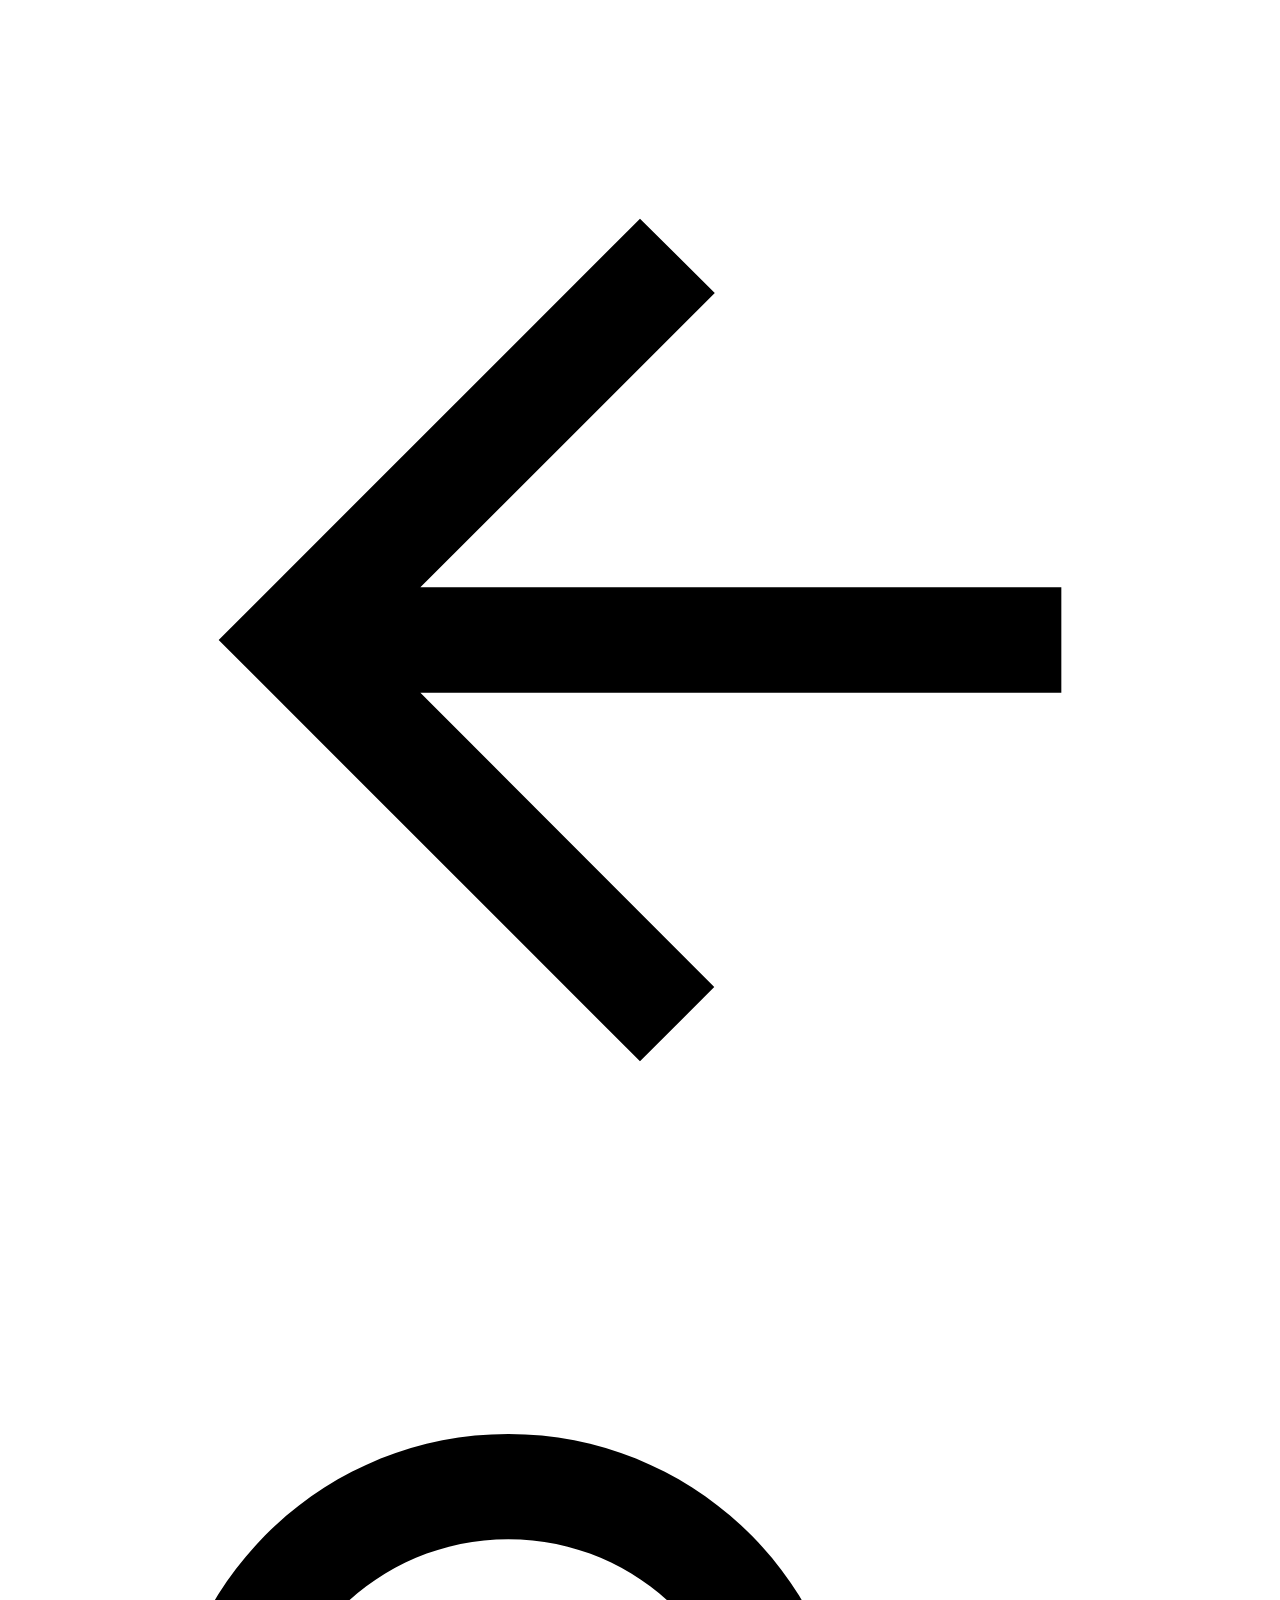
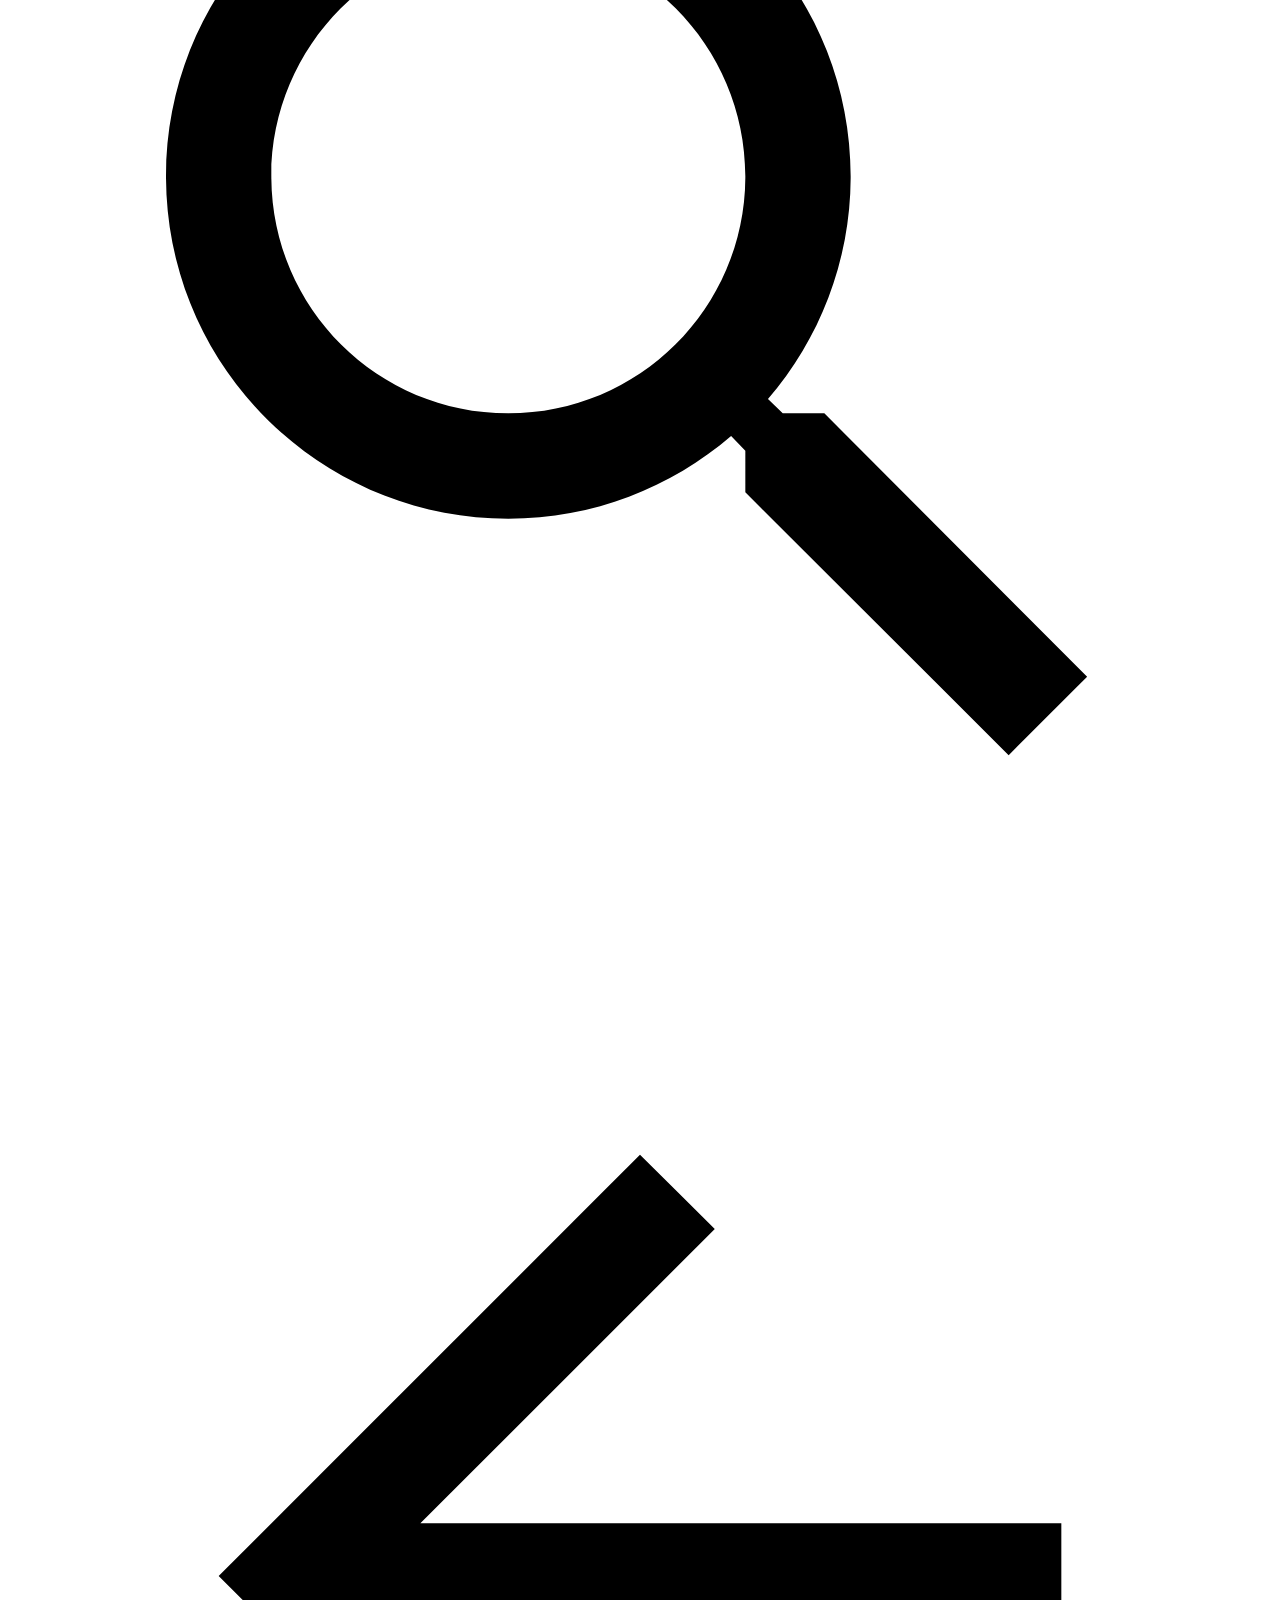
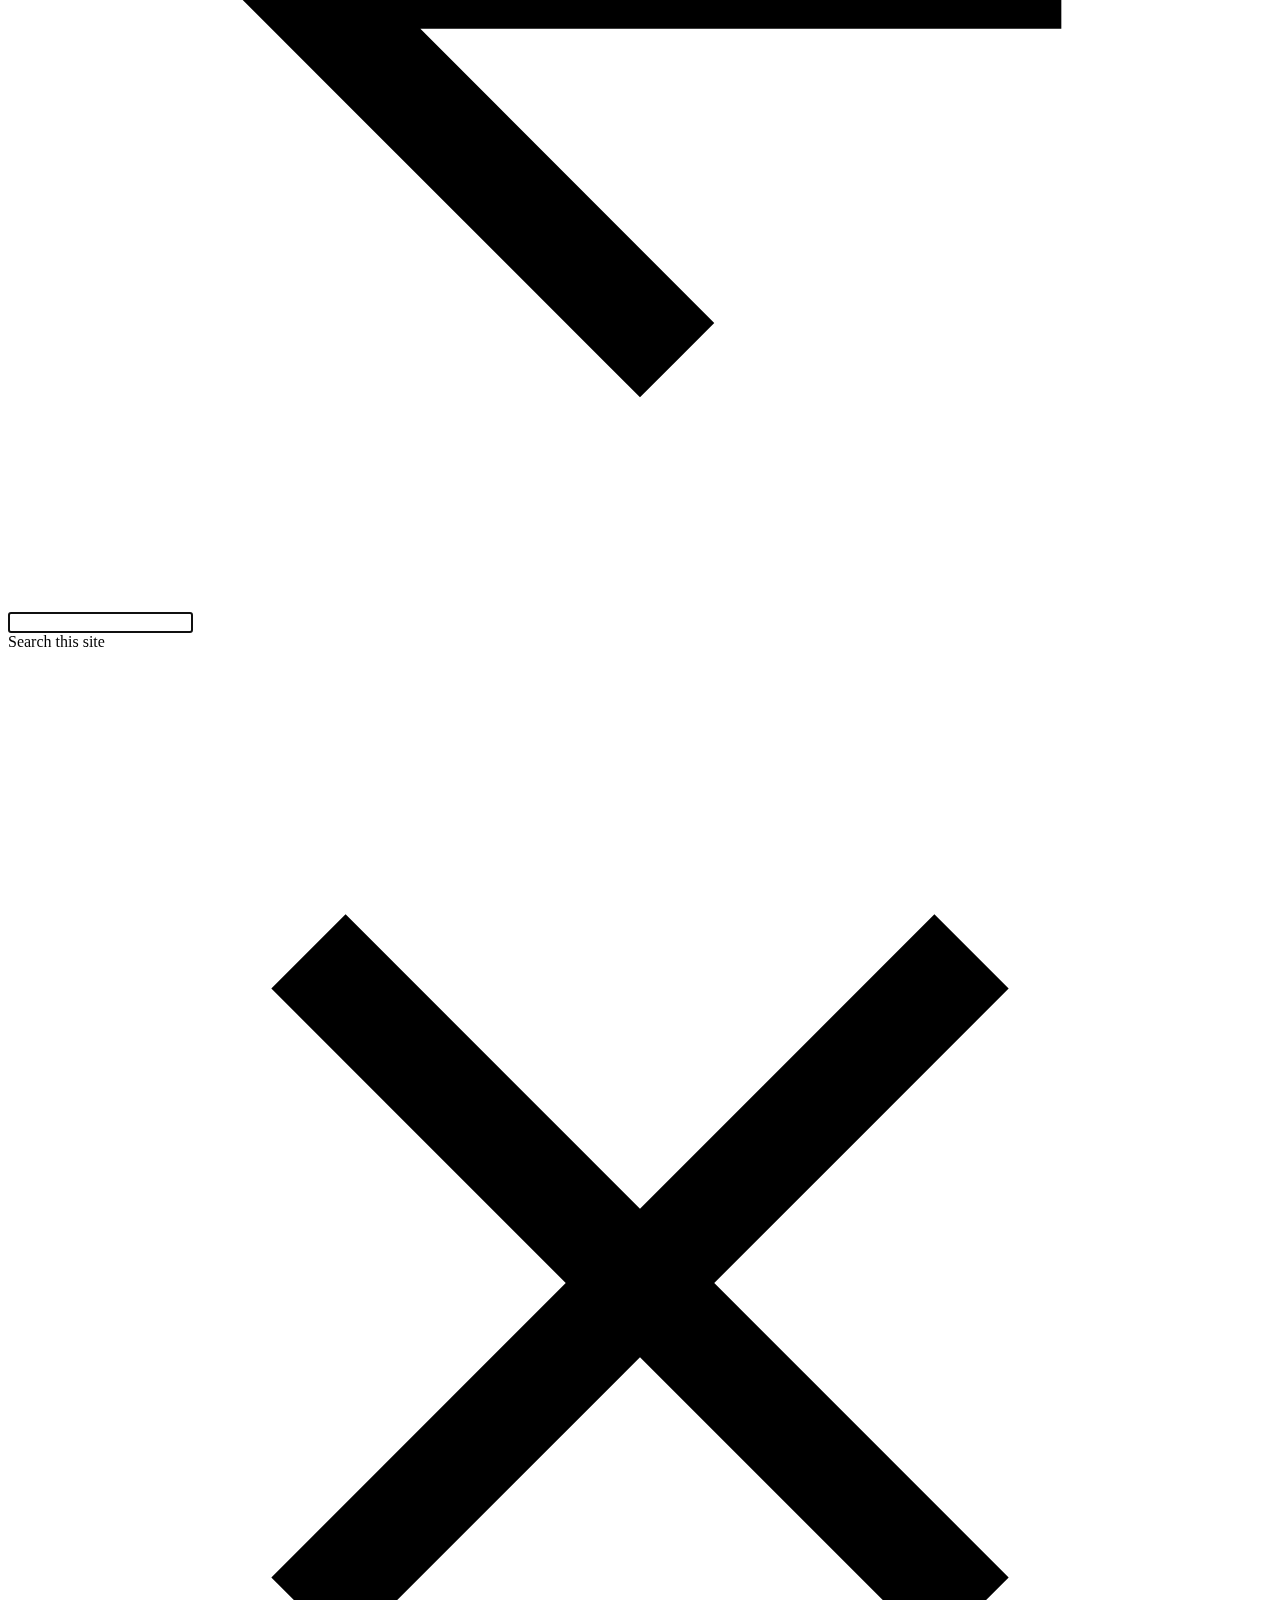
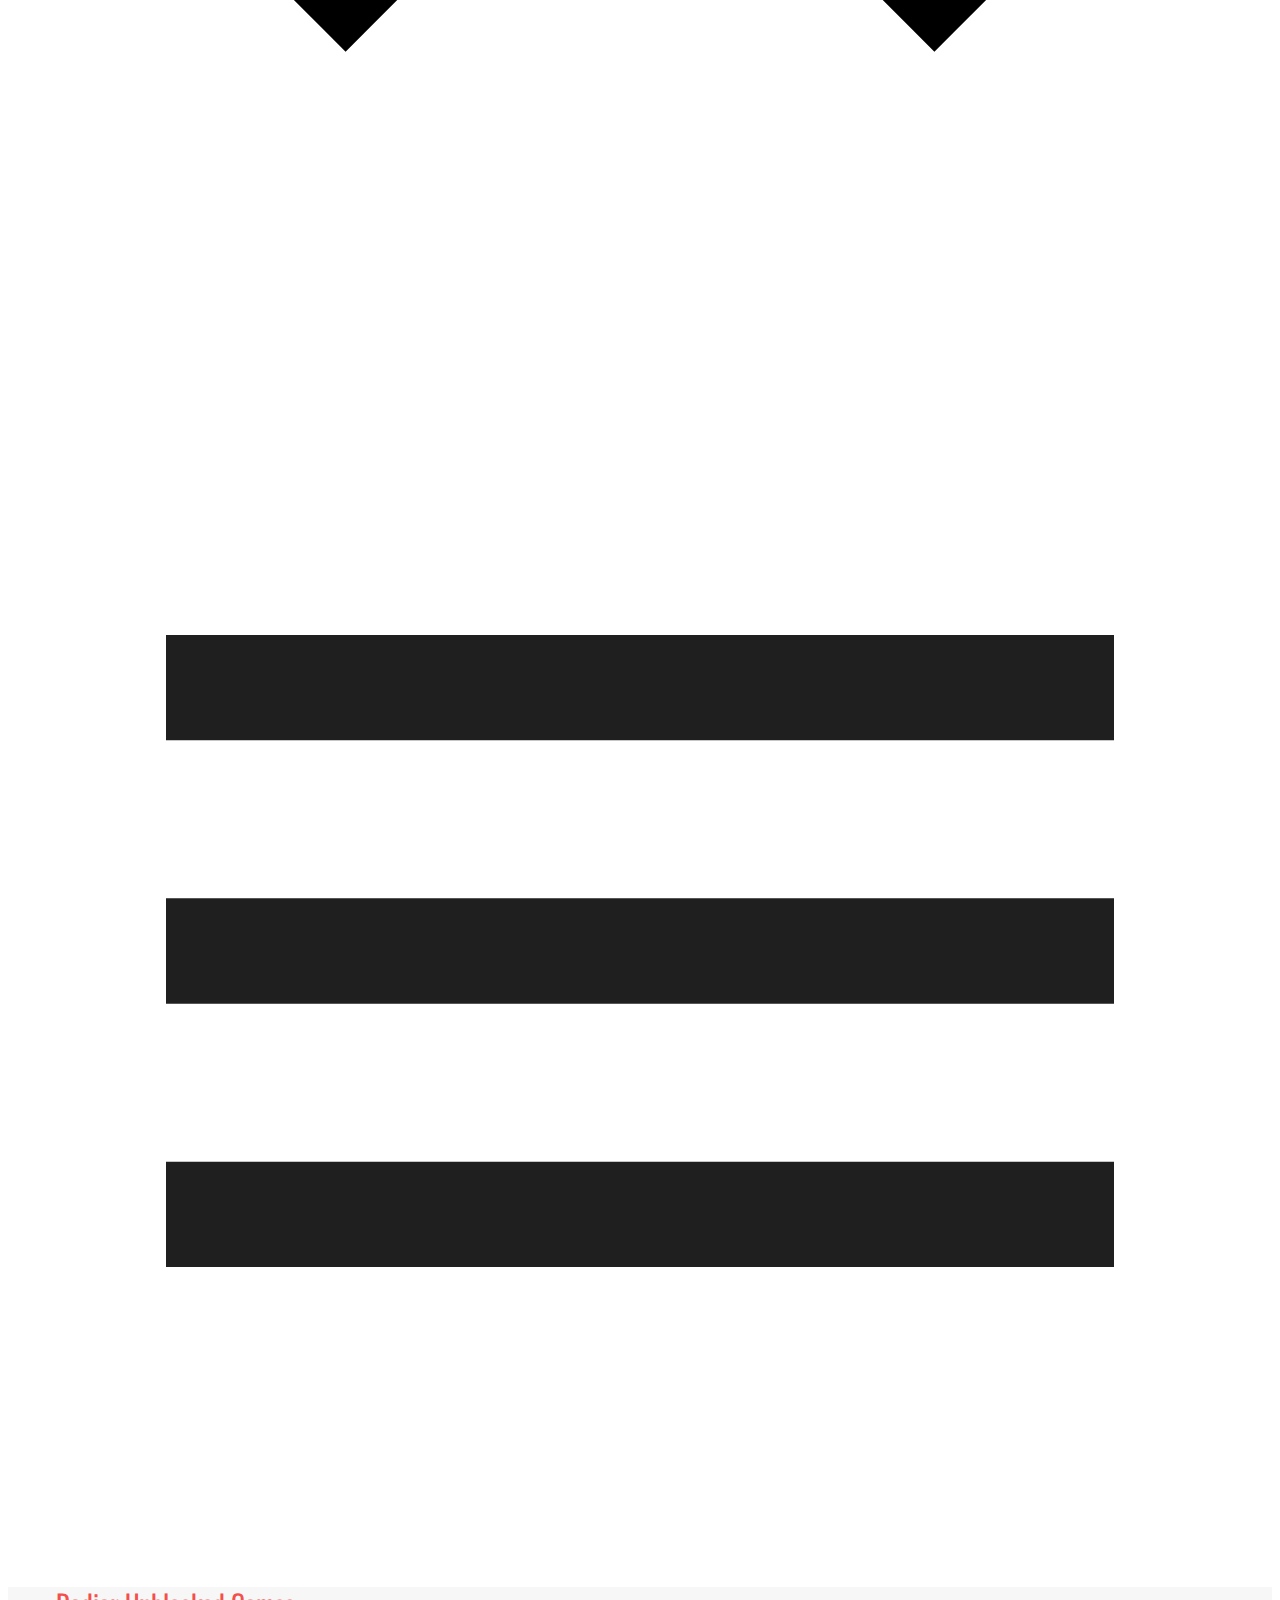
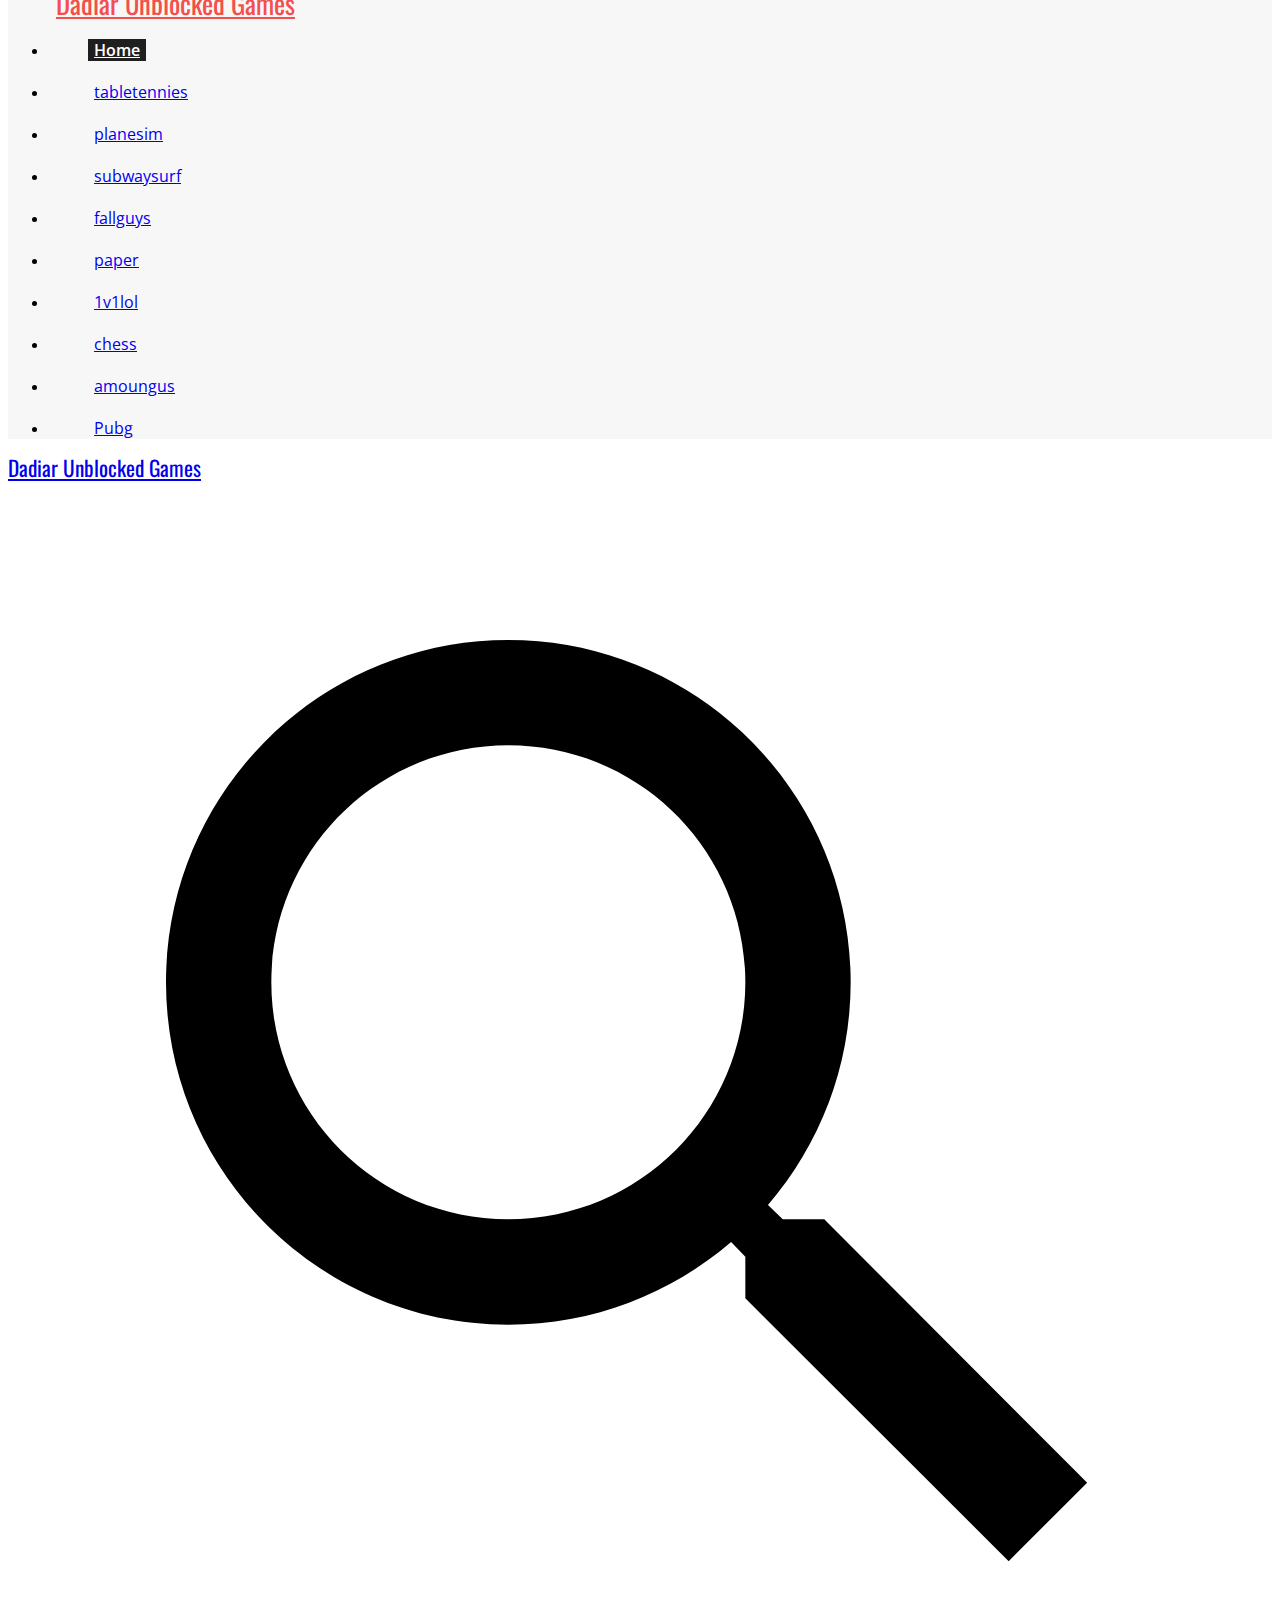
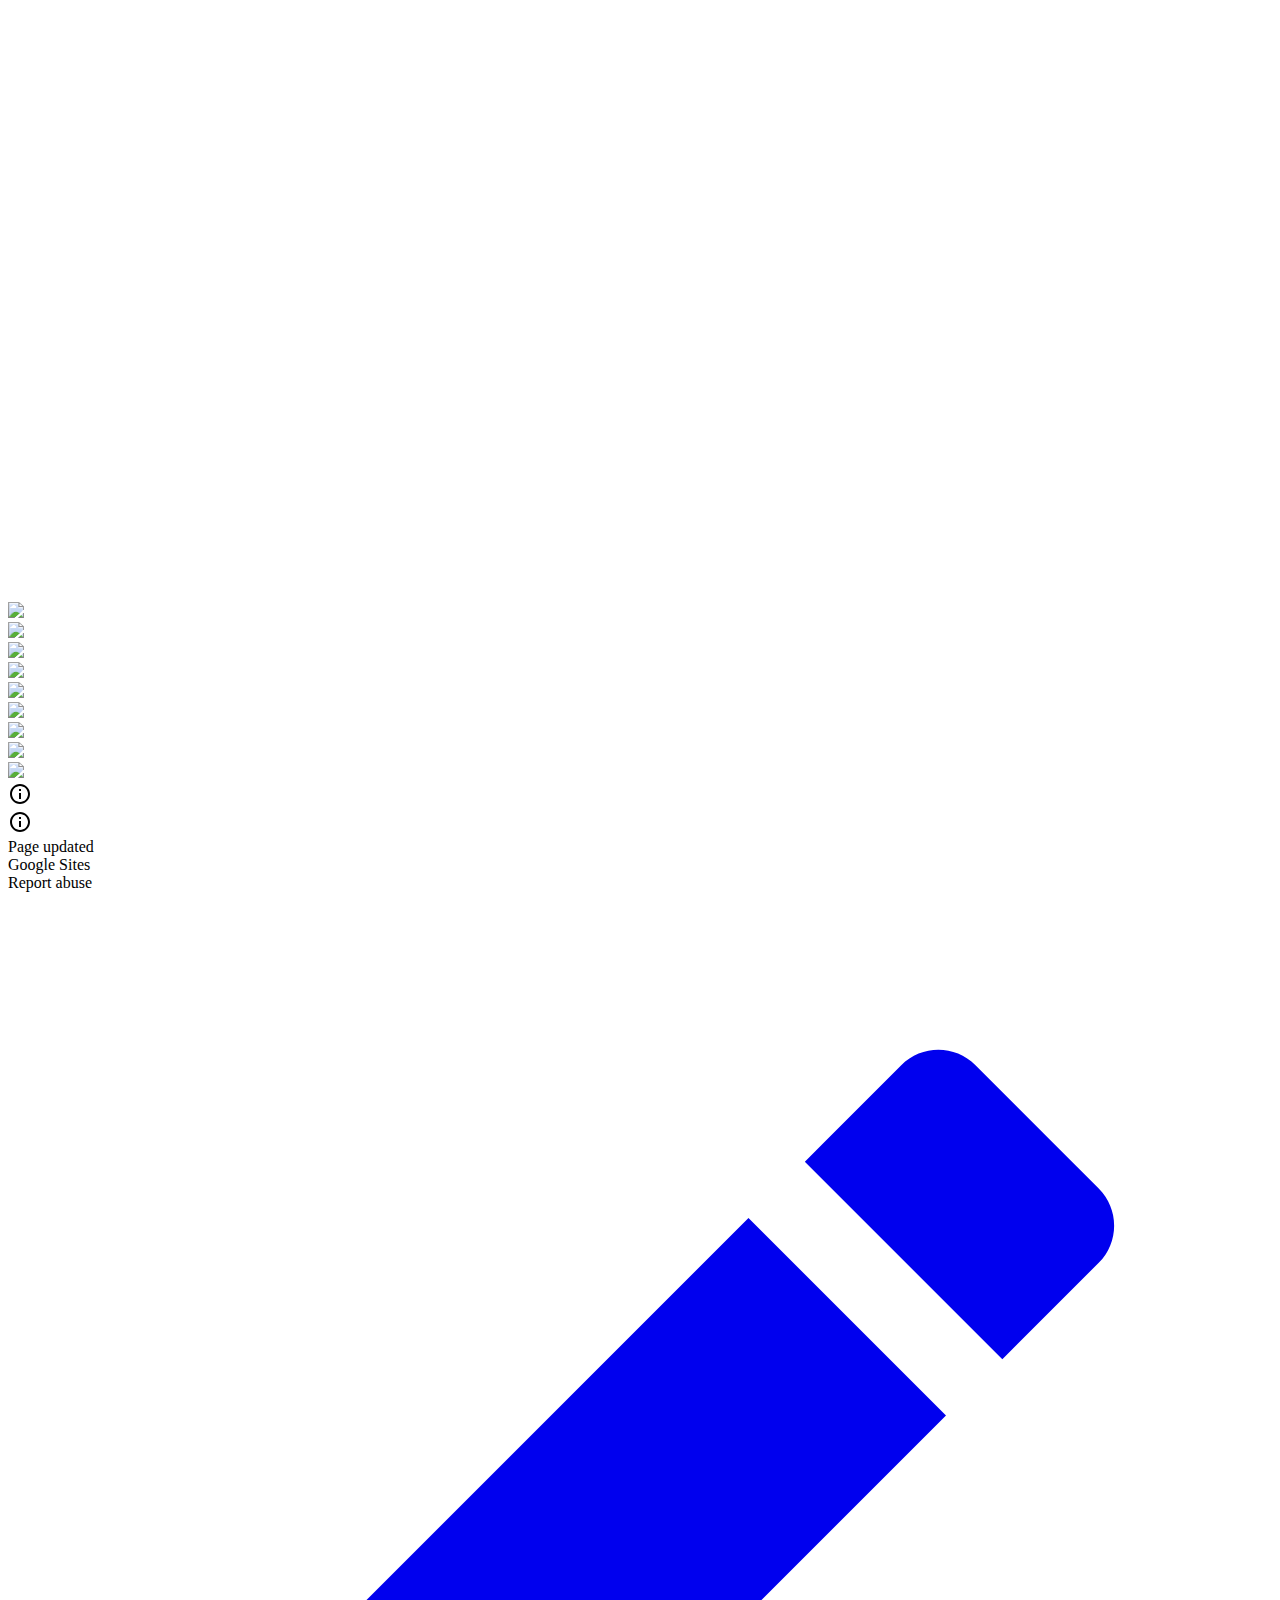
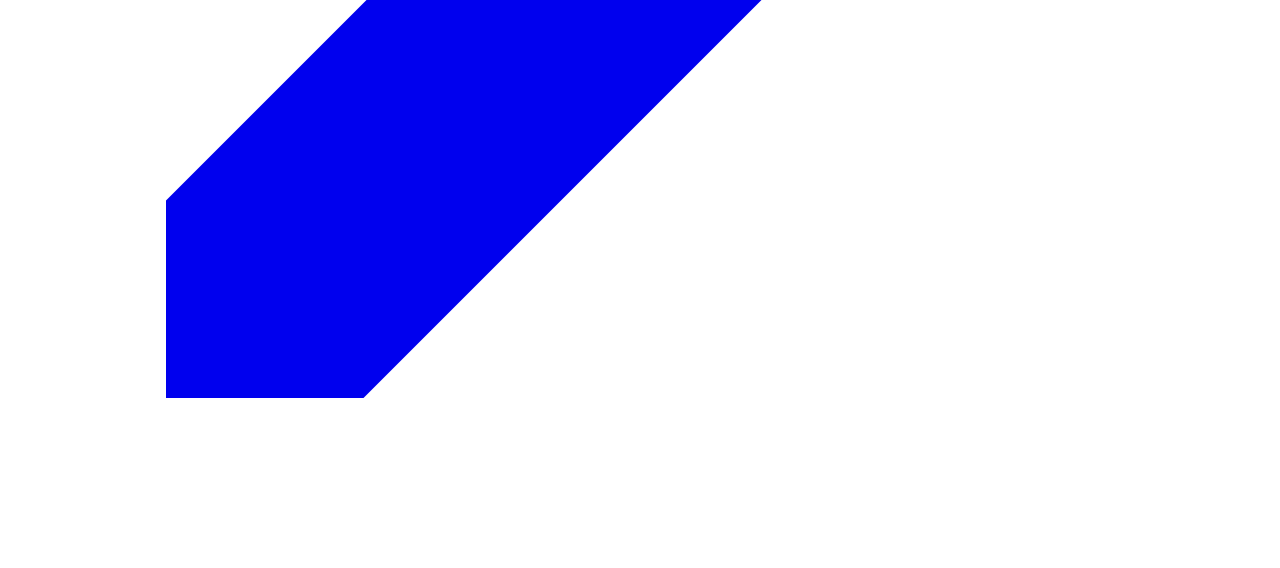
==== commit dbe8c753: "Update index.html" ====
--- a/index.html
+++ b/index.html
@@ -1,27 +1,2091 @@
-<html lang="en" itemscope="" itemtype="http://schema.org/WebPage"><head><style>body {transition: opacity ease-in 0.2s; } 
-body[unresolved] {opacity: 0; display: block; overflow: hidden; position: relative; } 
-</style><meta charset="utf-8"><script src="https://apis.google.com/_/scs/abc-static/_/js/k=gapi.lb.en.AMZ27oQJoUI.O/m=client/rt=j/sv=1/d=1/ed=1/rs=AHpOoo9dsXwz2g0gTMdQFEKa7ZoVvtQf4g/cb=gapi.loaded_0?le=scs" nonce="" async=""></script><script nonce="">var DOCS_timing={}; DOCS_timing['sl']=new Date().getTime();</script><script nonce="">function _DumpException(e) {throw e;}</script><script nonce="">_docs_flag_initialData={"atari-emtpr":false,"atari-ebidm":true,"atari-ebids":false,"atari-emasgcfrg":true,"atari-estm":false,"atari-edtm":true,"atari-eibrm":false,"atari-ectm":false,"atari-ects":false,"atari-ebam":false,"docs-text-elei":false,"docs-text-usc":true,"atari-bae":false,"docs-text-etsrdpn":false,"docs-text-etsrds":false,"docs-text-erdfs":false,"docs-text-encps":false,"docs-text-eeves":false,"docs-text-endes":false,"docs-text-etocls":false,"docs-text-escpv":true,"docs-text-efts":false,"docs-text-ecfs":false,"docs-text-ecss":false,"docs-text-evs":false,"docs-text-etvs":false,"docs-text-etvls":false,"docs-text-ethples":false,"docs-text-echs":false,"docs-text-eessips":false,"docs-text-eesntps":false,"docs-text-eesss":false,"docs-text-etls":false,"docs-text-eses":false,"docs-text-etes":false,"docs-text-ems":false,"docs-text-edctps":false,"docs-text-edctzs":false,"docs-text-eetsfem":false,"docs-text-eetpm":false,"docs-text-lns":false,"docs-text-ttts":false,"docs-text-edhcfs":false,"docs-etshc":false,"docs-text-tbcb":2.0E7,"docs-text-ftls":true,"docs-efsmsdl":false,"docs-euoftm":false,"docs-text-etb":false,"docs-text-esbefr":false,"docs-text-etof":false,"docs-text-ipi":false,"docs-etbe":false,"docs-text-ehlb":false,"docs-text-epa":true,"docs-text-ecls":true,"docs-text-enbcr":false,"docs-text-svofc":false,"docs-sup":"","docs-eldi":false,"docs-eeii":false,"docs-dli":false,"docs-liap":"/logImpressions","ilcm":{"eui":"AHKXmL2pcQG4YoXVY2YZB9m6wdpHzbmIxAqhHtSsmbogimHpaXidyOWgRzypxjPX09F9-ZNbj9Zq","je":1,"sstu":1677256565900689,"si":"CJSLu87Lrv0CFY9HqwIdozMDlQ","gsc":null,"ei":[5703839,5704621,5706832,5706836,5707711,5735806,5737441,5737800,5738529,5740814,5743124,5747265,5748029,5752694,5753329,5754229,5760348,5760827,5762729,5764268,5765551,5766777,5767851,5773678,5773834,5774347,5776517,5776917,5779802,5780205,14101306,14101502,14101510,14101534,49369425,49372443,49375322,49376001,49378889,49451559,49453045,49472071,49487578,49499456,49512373,49622831,49623181,49624080,49644023,49700904,49703991,49765382,49796937,49816165,49822929,49823172,49837788,49839579,49842863,49882822,49898325,49923487,49979307,50022334,50263472,50291080,50313182,50322323],"crc":0,"cvi":[]},"docs-ccdil":false,"docs-eil":true,"docs-eoi":false,"info_params":{"token":"AHL0AtK963lkkvMeG7puggWBb5rq8RnWYw:1677256565836"},"atari-jefp":"/_/view/jserror","docs-jern":"view","atari-rhpp":"/_/view","docs-eeytpgc":true,"docs-feytpgc":false,"docs-ecuach":false,"docs-cclt":2033,"docs-ecci":false,"docs-esi":false,"docs-eytpgcv":0}; _docs_flag_cek= null ; if (window['DOCS_timing']) {DOCS_timing['ifdld']=new Date().getTime();}</script><meta name="viewport" content="width=device-width, initial-scale=1"><meta http-equiv="X-UA-Compatible" content="IE=edge"><meta name="referrer" content="strict-origin-when-cross-origin"><link rel="icon" href="https://ssl.gstatic.com/atari/images/public/favicon.ico"><meta property="og:title" content="Dadiar Unblocked Games"><meta property="og:type" content="website"><meta property="og:url" content="https://sites.google.com/view/dadiargames/home"><meta property="og:description" content="Welcome to unblocked games by Dadiar
-"><meta itemprop="name" content="Dadiar Unblocked Games"><meta itemprop="description" content="Welcome to unblocked games by Dadiar
-"><meta itemprop="url" content="https://sites.google.com/view/dadiargames/home"><meta itemprop="thumbnailUrl" content="https://lh3.googleusercontent.com/AMdXBkYaB2KyA3Yzc-qMOiFiQAitNHOT9NQgoohwLQTDPwG03-4ruQ_xX7fzhsGX2Aiy2w1zNSlvB3Fd_5S2EQ25Hul8rEsYD0h-GpaVQx3vXbPBGY9l61C0YP9ocsTH9A=w1280"><meta itemprop="image" content="https://lh3.googleusercontent.com/AMdXBkYaB2KyA3Yzc-qMOiFiQAitNHOT9NQgoohwLQTDPwG03-4ruQ_xX7fzhsGX2Aiy2w1zNSlvB3Fd_5S2EQ25Hul8rEsYD0h-GpaVQx3vXbPBGY9l61C0YP9ocsTH9A=w1280"><meta itemprop="imageUrl" content="https://lh3.googleusercontent.com/AMdXBkYaB2KyA3Yzc-qMOiFiQAitNHOT9NQgoohwLQTDPwG03-4ruQ_xX7fzhsGX2Aiy2w1zNSlvB3Fd_5S2EQ25Hul8rEsYD0h-GpaVQx3vXbPBGY9l61C0YP9ocsTH9A=w1280"><meta property="og:image" content="https://lh3.googleusercontent.com/AMdXBkYaB2KyA3Yzc-qMOiFiQAitNHOT9NQgoohwLQTDPwG03-4ruQ_xX7fzhsGX2Aiy2w1zNSlvB3Fd_5S2EQ25Hul8rEsYD0h-GpaVQx3vXbPBGY9l61C0YP9ocsTH9A=w1280"><link href="https://fonts.googleapis.com/css?family=Lato%3A300%2C300italic%2C400%2C400italic%2C700%2C700italic&amp;display=swap" rel="stylesheet" nonce=""><link href="https://fonts.googleapis.com/css?family=Google+Sans:400,500|Roboto:300,400,500,700|Source+Code+Pro:400,700&amp;display=swap" rel="stylesheet" nonce=""><link rel="stylesheet" href="https://www.gstatic.com/_/atari/_/ss/k=atari.vw.s6N20jtLat8.L.W.O/d=1/rs=AGEqA5mfTxkEslFB9N88dULgjIkMa3SnsQ" data-id="_cl" nonce=""><script nonce=""></script><title>Dadiar Unblocked Games</title><style jsname="ptDGoc" nonce="">.M63kCb{background-color: rgba(255,255,255,1);}.OUGEr{color: rgba(33,33,33,1);}.duRjpb .OUGEr{color: rgba(34,110,147,1);}.JYVBee .OUGEr{color: rgba(34,110,147,1);}.OmQG5e .OUGEr{color: rgba(33,33,33,1);}.iwQgFb{background-color: rgba(0,0,0,0.150000006);}.ySLm4c{font-family: Lato, sans-serif;}.CbiMKe{background-color: rgba(30,108,147,1);}.qeLZfd .zfr3Q{color: rgba(33,33,33,1);}.qeLZfd .qnVSj{color: rgba(33,33,33,1);}.qeLZfd .Glwbz{color: rgba(33,33,33,1);}.qeLZfd .duRjpb{color: rgba(34,110,147,1);}.qeLZfd .qLrapd{color: rgba(34,110,147,1);}.qeLZfd .JYVBee{color: rgba(34,110,147,1);}.qeLZfd .aHM7ed{color: rgba(34,110,147,1);}.qeLZfd .OmQG5e{color: rgba(33,33,33,1);}.qeLZfd .NHD4Gf{color: rgba(33,33,33,1);}.qeLZfd .aw5Odc{color: rgba(0,101,128,1);}.qeLZfd .dhtgD:hover{color: rgba(0,0,0,1);}.qeLZfd .dhtgD:visited{color: rgba(0,101,128,1);}.qeLZfd .iwQgFb{background-color: rgba(0,0,0,0.150000006);}.qeLZfd .OUGEr{color: rgba(33,33,33,1);}.qeLZfd .duRjpb .OUGEr{color: rgba(34,110,147,1);}.qeLZfd .JYVBee .OUGEr{color: rgba(34,110,147,1);}.qeLZfd .OmQG5e .OUGEr{color: rgba(33,33,33,1);}.qeLZfd:before{background-color: rgba(242,242,242,1); display: block;}.lQAHbd .zfr3Q{color: rgba(255,255,255,1);}.lQAHbd .qnVSj{color: rgba(255,255,255,1);}.lQAHbd .Glwbz{color: rgba(255,255,255,1);}.lQAHbd .duRjpb{color: rgba(255,255,255,1);}.lQAHbd .qLrapd{color: rgba(255,255,255,1);}.lQAHbd .JYVBee{color: rgba(255,255,255,1);}.lQAHbd .aHM7ed{color: rgba(255,255,255,1);}.lQAHbd .OmQG5e{color: rgba(255,255,255,1);}.lQAHbd .NHD4Gf{color: rgba(255,255,255,1);}.lQAHbd .aw5Odc{color: rgba(255,255,255,1);}.lQAHbd .dhtgD:hover{color: rgba(255,255,255,1);}.lQAHbd .dhtgD:visited{color: rgba(255,255,255,1);}.lQAHbd .iwQgFb{background-color: rgba(255,255,255,0.150000006);}.lQAHbd .OUGEr{color: rgba(255,255,255,1);}.lQAHbd .duRjpb .OUGEr{color: rgba(255,255,255,1);}.lQAHbd .JYVBee .OUGEr{color: rgba(255,255,255,1);}.lQAHbd .OmQG5e .OUGEr{color: rgba(255,255,255,1);}.lQAHbd .CbiMKe{background-color: rgba(255,255,255,1);}.lQAHbd:before{background-color: rgba(30,108,147,1); display: block;}.cJgDec .zfr3Q{color: rgba(255,255,255,1);}.cJgDec .zfr3Q .OUGEr{color: rgba(255,255,255,1);}.cJgDec .qnVSj{color: rgba(255,255,255,1);}.cJgDec .Glwbz{color: rgba(255,255,255,1);}.cJgDec .qLrapd{color: rgba(255,255,255,1);}.cJgDec .aHM7ed{color: rgba(255,255,255,1);}.cJgDec .NHD4Gf{color: rgba(255,255,255,1);}.cJgDec .IFuOkc:before{background-color: rgba(33,33,33,1); opacity: 0; display: block;}.O13XJf{height: 340px; padding-bottom: 60px; padding-top: 60px;}.O13XJf .IFuOkc{background-color: rgba(34,110,147,1); background-image: url(https://ssl.gstatic.com/atari/images/simple-header-blended-small.png);}.O13XJf .IFuOkc:before{background-color: rgba(33,33,33,1); opacity: 0.4; display: block;}.O13XJf .zfr3Q{color: rgba(255,255,255,1);}.O13XJf .qnVSj{color: rgba(255,255,255,1);}.O13XJf .Glwbz{color: rgba(255,255,255,1);}.O13XJf .duRjpb{color: rgba(255,255,255,1);}.O13XJf .qLrapd{color: rgba(255,255,255,1);}.O13XJf .JYVBee{color: rgba(255,255,255,1);}.O13XJf .aHM7ed{color: rgba(255,255,255,1);}.O13XJf .OmQG5e{color: rgba(255,255,255,1);}.O13XJf .NHD4Gf{color: rgba(255,255,255,1);}.tpmmCb .zfr3Q{color: rgba(33,33,33,1);}.tpmmCb .zfr3Q .OUGEr{color: rgba(33,33,33,1);}.tpmmCb .qnVSj{color: rgba(33,33,33,1);}.tpmmCb .Glwbz{color: rgba(33,33,33,1);}.tpmmCb .qLrapd{color: rgba(33,33,33,1);}.tpmmCb .aHM7ed{color: rgba(33,33,33,1);}.tpmmCb .NHD4Gf{color: rgba(33,33,33,1);}.tpmmCb .IFuOkc:before{background-color: rgba(255,255,255,1); display: block;}.tpmmCb .Wew9ke{fill: rgba(33,33,33,1);}.aw5Odc{color: rgba(0,101,128,1);}.dhtgD:hover{color: rgba(0,122,147,1);}.dhtgD:active{color: rgba(0,122,147,1);}.dhtgD:visited{color: rgba(0,101,128,1);}.Zjiec{color: rgba(255,255,255,1); font-family: Lato, sans-serif; font-size: 19pt; font-weight: 300; letter-spacing: 1px; line-height: 1.3; padding-bottom: 62.5px; padding-left: 48px; padding-right: 36px; padding-top: 11.5px;}.XMyrgf{margin-top: 0px; margin-left: 48px; margin-bottom: 24px; margin-right: 24px;}.TlfmSc{color: rgba(255,255,255,1); font-family: Lato, sans-serif; font-size: 15pt; font-weight: 300; line-height: 1.333;}.Mz8gvb{color: rgba(255,255,255,1);}.zDUgLc{background-color: rgba(33,33,33,1);}.QTKDff.chg4Jd:focus{background-color: rgba(255,255,255,0.1199999973);}.YTv4We{color: rgba(178,178,178,1);}.YTv4We:hover:before{background-color: rgba(255,255,255,0.1199999973); display: block;}.YTv4We.chg4Jd:focus:before{border-color: rgba(255,255,255,0.3600000143); display: block;}.eWDljc{background-color: rgba(33,33,33,1);}.eWDljc .hDrhEe{padding-left: 8px;}.ZXW7w{color: rgba(255,255,255,1); opacity: 0.26;}.PsKE7e{color: rgba(255,255,255,1); font-family: Lato, sans-serif; font-size: 12pt; font-weight: 300;}.lhZOrc{color: rgba(73,170,212,1);}.hDrhEe:hover{color: rgba(73,170,212,1);}.M9vuGd{color: rgba(73,170,212,1); font-weight: 400;}.jgXgSe:hover{color: rgba(73,170,212,1);}.j10yRb:hover{color: rgba(0,188,212,1);}.j10yRb.chg4Jd:focus:before{border-color: rgba(255,255,255,0.3600000143); display: block;}.tCHXDc{color: rgba(255,255,255,1);}.iWs3gf.chg4Jd:focus{background-color: rgba(255,255,255,0.1199999973);}.wgxiMe{background-color: rgba(33,33,33,1);}.fOU46b .TlfmSc{color: rgba(255,255,255,1);}.fOU46b .KJll8d{background-color: rgba(255,255,255,1);}.fOU46b .Mz8gvb{color: rgba(255,255,255,1);}.fOU46b .Mz8gvb.chg4Jd:focus:before{border-color: rgba(255,255,255,1); display: block;}.fOU46b .qV4dIc{color: rgba(255,255,255,0.8700000048);}.fOU46b .jgXgSe:hover{color: rgba(255,255,255,1);}.fOU46b .M9vuGd{color: rgba(255,255,255,1);}.fOU46b .tCHXDc{color: rgba(255,255,255,0.8700000048);}.fOU46b .iWs3gf.chg4Jd:focus{background-color: rgba(255,255,255,0.1199999973);}.fOU46b .G8QRnc .Mz8gvb{color: rgba(0,0,0,0.8000000119);}.fOU46b .G8QRnc .Mz8gvb.chg4Jd:focus:before{border-color: rgba(0,0,0,0.8000000119); display: block;}.fOU46b .G8QRnc .ZXW7w{color: rgba(0,0,0,0.8000000119);}.fOU46b .G8QRnc .TlfmSc{color: rgba(0,0,0,0.8000000119);}.fOU46b .G8QRnc .KJll8d{background-color: rgba(0,0,0,0.8000000119);}.fOU46b .G8QRnc .qV4dIc{color: rgba(0,0,0,0.6399999857);}.fOU46b .G8QRnc .jgXgSe:hover{color: rgba(0,0,0,0.8199999928);}.fOU46b .G8QRnc .M9vuGd{color: rgba(0,0,0,0.8199999928);}.fOU46b .G8QRnc .tCHXDc{color: rgba(0,0,0,0.6399999857);}.fOU46b .G8QRnc .iWs3gf.chg4Jd:focus{background-color: rgba(0,0,0,0.1199999973);}.fOU46b .usN8rf .Mz8gvb{color: rgba(0,0,0,0.8000000119);}.fOU46b .usN8rf .Mz8gvb.chg4Jd:focus:before{border-color: rgba(0,0,0,0.8000000119); display: block;}.fOU46b .usN8rf .ZXW7w{color: rgba(0,0,0,0.8000000119);}.fOU46b .usN8rf .TlfmSc{color: rgba(0,0,0,0.8000000119);}.fOU46b .usN8rf .KJll8d{background-color: rgba(0,0,0,0.8000000119);}.fOU46b .usN8rf .qV4dIc{color: rgba(0,0,0,0.6399999857);}.fOU46b .usN8rf .jgXgSe:hover{color: rgba(0,0,0,0.8199999928);}.fOU46b .usN8rf .M9vuGd{color: rgba(0,0,0,0.8199999928);}.fOU46b .usN8rf .tCHXDc{color: rgba(0,0,0,0.6399999857);}.fOU46b .usN8rf .iWs3gf.chg4Jd:focus{background-color: rgba(0,0,0,0.1199999973);}.fOU46b .aCIEDd .qV4dIc{color: rgba(33,33,33,1);}.fOU46b .aCIEDd .TlfmSc{color: rgba(33,33,33,1);}.fOU46b .aCIEDd .KJll8d{background-color: rgba(33,33,33,1);}.fOU46b .aCIEDd .ZXW7w{color: rgba(33,33,33,1);}.fOU46b .aCIEDd .jgXgSe:hover{color: rgba(33,33,33,1); opacity: 0.82;}.fOU46b .aCIEDd .Mz8gvb{color: rgba(33,33,33,1);}.fOU46b .aCIEDd .tCHXDc{color: rgba(33,33,33,1);}.fOU46b .aCIEDd .iWs3gf.chg4Jd:focus{background-color: rgba(33,33,33,0.1199999973);}.fOU46b .a3ETed .qV4dIc{color: rgba(255,255,255,1);}.fOU46b .a3ETed .TlfmSc{color: rgba(255,255,255,1);}.fOU46b .a3ETed .KJll8d{background-color: rgba(255,255,255,1);}.fOU46b .a3ETed .ZXW7w{color: rgba(255,255,255,1);}.fOU46b .a3ETed .jgXgSe:hover{color: rgba(255,255,255,1); opacity: 0.82;}.fOU46b .a3ETed .Mz8gvb{color: rgba(255,255,255,1);}.fOU46b .a3ETed .tCHXDc{color: rgba(255,255,255,1);}.fOU46b .a3ETed .iWs3gf.chg4Jd:focus{background-color: rgba(255,255,255,0.1199999973);}@media only screen and (min-width: 1280px){.XeSM4.b2Iqye.fOU46b .LBrwzc .tCHXDc{color: rgba(255,255,255,0.8700000048);}}.XeSM4.b2Iqye.fOU46b .LBrwzc .iWs3gf.chg4Jd:focus{background-color: rgba(255,255,255,0.1199999973);}@media only screen and (min-width: 1280px){.KuNac.b2Iqye.fOU46b .tCHXDc{color: rgba(0,0,0,0.6399999857);}}.KuNac.b2Iqye.fOU46b .iWs3gf.chg4Jd:focus{background-color: rgba(0,0,0,0.1199999973);}.fOU46b .zDUgLc{opacity: 0;}.LBrwzc .ZXW7w{color: rgba(0,0,0,1);}.LBrwzc .KJll8d{background-color: rgba(0,0,0,1);}.GBy4H .ZXW7w{color: rgba(255,255,255,1);}.GBy4H .KJll8d{background-color: rgba(255,255,255,1);}.eBSUbc{background-color: rgba(33,33,33,1); color: rgba(0,188,212,0.6999999881);}.BFDQOb:hover{color: rgba(73,170,212,1);}.ImnMyf{background-color: rgba(255,255,255,1); color: rgba(33,33,33,1);}.Vs12Bd{background-color: rgba(242,242,242,1); color: rgba(33,33,33,1);}.S5d9Rd{background-color: rgba(30,108,147,1); color: rgba(255,255,255,1);}.zfr3Q{color: rgba(33,33,33,1); font-family: Lato, sans-serif; font-size: 11pt; font-weight: 400; line-height: 1.6667; margin-top: 12px;}.qnVSj{color: rgba(33,33,33,1);}.Glwbz{color: rgba(33,33,33,1);}.duRjpb{color: rgba(34,110,147,1); font-family: Lato, sans-serif; font-size: 34pt; font-weight: 300; letter-spacing: 0.5px; line-height: 1.2; margin-top: 30px;}.Ap4VC{margin-bottom: -30px;}.qLrapd{color: rgba(34,110,147,1);}.JYVBee{color: rgba(34,110,147,1); font-family: Lato, sans-serif; font-size: 19pt; font-weight: 400; line-height: 1.4; margin-top: 20px;}.CobnVe{margin-bottom: -20px;}.aHM7ed{color: rgba(34,110,147,1);}.OmQG5e{color: rgba(33,33,33,1); font-family: Lato, sans-serif; font-size: 15pt; font-style: normal; font-weight: 400; line-height: 1.25; margin-top: 16px;}.GV3q8e{margin-bottom: -16px;}.NHD4Gf{color: rgba(33,33,33,1);}.LB7kq .duRjpb{font-size: 64pt; letter-spacing: 2px; line-height: 1; margin-top: 40px;}.LB7kq .JYVBee{font-size: 25pt; font-weight: 300; line-height: 1.1; margin-top: 25px;}@media only screen and (max-width: 479px){.LB7kq .duRjpb{font-size: 40pt;}}@media only screen and (min-width: 480px) and (max-width: 767px){.LB7kq .duRjpb{font-size: 53pt;}}@media only screen and (max-width: 479px){.LB7kq .JYVBee{font-size: 19pt;}}@media only screen and (min-width: 480px) and (max-width: 767px){.LB7kq .JYVBee{font-size: 22pt;}}.O13XJf{height: 340px; padding-bottom: 60px; padding-top: 60px;}@media only screen and (min-width: 480px) and (max-width: 767px){.O13XJf{height: 280px; padding-bottom: 40px; padding-top: 40px;}}@media only screen and (max-width: 479px){.O13XJf{height: 250px; padding-bottom: 30px; padding-top: 30px;}}.SBrW1{height: 520px;}@media only screen and (min-width: 480px) and (max-width: 767px){.SBrW1{height: 520px;}}@media only screen and (max-width: 479px){.SBrW1{height: 400px;}}.Wew9ke{fill: rgba(255,255,255,1);}.gk8rDe{height: 180px; padding-bottom: 32px; padding-top: 60px;}.gk8rDe .zfr3Q{color: rgba(0,0,0,1);}.gk8rDe .duRjpb{color: rgba(34,110,147,1); font-size: 45pt; line-height: 1.1;}.gk8rDe .qLrapd{color: rgba(34,110,147,1);}.gk8rDe .JYVBee{color: rgba(34,110,147,1); font-size: 27pt; line-height: 1.35; margin-top: 15px;}.gk8rDe .aHM7ed{color: rgba(34,110,147,1);}.gk8rDe .OmQG5e{color: rgba(33,33,33,1);}.gk8rDe .NHD4Gf{color: rgba(33,33,33,1);}@media only screen and (max-width: 479px){.gk8rDe .duRjpb{font-size: 30pt;}}@media only screen and (min-width: 480px) and (max-width: 767px){.gk8rDe .duRjpb{font-size: 38pt;}}@media only screen and (max-width: 479px){.gk8rDe .JYVBee{font-size: 20pt;}}@media only screen and (min-width: 480px) and (max-width: 767px){.gk8rDe .JYVBee{font-size: 24pt;}}@media only screen and (min-width: 480px) and (max-width: 767px){.gk8rDe{padding-top: 45px;}}@media only screen and (max-width: 479px){.gk8rDe{padding-bottom: 0px; padding-top: 30px;}}.dhtgD{text-decoration: underline;}.JzO0Vc{background-color: rgba(33,33,33,1); font-family: Lato, sans-serif; width: 250px;}@media only screen and (min-width: 1280px){.JzO0Vc{padding-top: 48.5px;}}.TlfmSc{font-family: Lato, sans-serif; font-size: 15pt; font-weight: 300; line-height: 1.333;}.PsKE7e{font-family: Lato, sans-serif; font-size: 12pt;}.IKA38e{line-height: 1.21;}.hDrhEe{padding-bottom: 11.5px; padding-top: 11.5px;}.zDUgLc{opacity: 1;}.QmpIrf{background-color: rgba(30,108,147,1); border-color: rgba(255,255,255,1); color: rgba(255,255,255,1); font-family: Lato, sans-serif; font-size: 11pt; line-height: normal;}.xkUom{border-color: rgba(30,108,147,1); color: rgba(30,108,147,1); font-family: Lato, sans-serif; font-size: 11pt; line-height: normal;}.xkUom:hover{background-color: rgba(30,108,147,0.1000000015);}.KjwKmc{color: rgba(30,108,147,1); font-family: Lato, sans-serif; font-size: 11pt; line-height: normal; line-height: normal;}.KjwKmc:hover{background-color: rgba(30,108,147,0.1000000015);}.lQAHbd .QmpIrf{background-color: rgba(255,255,255,1); border-color: rgba(34,110,147,1); color: rgba(34,110,147,1); font-family: Lato, sans-serif; font-size: 11pt; line-height: normal;}.lQAHbd .xkUom{border-color: rgba(242,242,242,1); color: rgba(242,242,242,1); font-family: Lato, sans-serif; font-size: 11pt; line-height: normal;}.lQAHbd .xkUom:hover{background-color: rgba(255,255,255,0.1000000015);}.lQAHbd .KjwKmc{color: rgba(242,242,242,1); font-family: Lato, sans-serif; font-size: 11pt; line-height: normal;}.lQAHbd .KjwKmc:hover{background-color: rgba(255,255,255,0.1000000015);}.lQAHbd .Mt0nFe{border-color: rgba(255,255,255,0.200000003);}.cJgDec .QmpIrf{background-color: rgba(255,255,255,1); border-color: rgba(34,110,147,1); color: rgba(34,110,147,1); font-family: Lato, sans-serif; font-size: 11pt; line-height: normal;}.cJgDec .xkUom{border-color: rgba(242,242,242,1); color: rgba(242,242,242,1); font-family: Lato, sans-serif; font-size: 11pt; line-height: normal;}.cJgDec .xkUom:hover{background-color: rgba(255,255,255,0.1000000015);}.cJgDec .KjwKmc{color: rgba(242,242,242,1); font-family: Lato, sans-serif; font-size: 11pt; line-height: normal;}.cJgDec .KjwKmc:hover{background-color: rgba(255,255,255,0.1000000015);}.tpmmCb .QmpIrf{background-color: rgba(255,255,255,1); border-color: rgba(34,110,147,1); color: rgba(34,110,147,1); font-family: Lato, sans-serif; font-size: 11pt; line-height: normal;}.tpmmCb .xkUom{border-color: rgba(30,108,147,1); color: rgba(30,108,147,1); font-family: Lato, sans-serif; font-size: 11pt; line-height: normal;}.tpmmCb .xkUom:hover{background-color: rgba(30,108,147,0.1000000015);}.tpmmCb .KjwKmc{color: rgba(30,108,147,1); font-family: Lato, sans-serif; font-size: 11pt; line-height: normal;}.tpmmCb .KjwKmc:hover{background-color: rgba(30,108,147,0.1000000015);}.gk8rDe .QmpIrf{background-color: rgba(30,108,147,1); border-color: rgba(255,255,255,1); color: rgba(255,255,255,1); font-family: Lato, sans-serif; font-size: 11pt; line-height: normal;}.gk8rDe .xkUom{border-color: rgba(30,108,147,1); color: rgba(30,108,147,1); font-family: Lato, sans-serif; font-size: 11pt; line-height: normal;}.gk8rDe .xkUom:hover{background-color: rgba(30,108,147,0.1000000015);}.gk8rDe .KjwKmc{color: rgba(30,108,147,1); font-family: Lato, sans-serif; font-size: 11pt; line-height: normal;}.gk8rDe .KjwKmc:hover{background-color: rgba(30,108,147,0.1000000015);}.O13XJf .QmpIrf{background-color: rgba(255,255,255,1); border-color: rgba(34,110,147,1); color: rgba(34,110,147,1); font-family: Lato, sans-serif; font-size: 11pt; line-height: normal;}.O13XJf .xkUom{border-color: rgba(242,242,242,1); color: rgba(242,242,242,1); font-family: Lato, sans-serif; font-size: 11pt; line-height: normal;}.O13XJf .xkUom:hover{background-color: rgba(255,255,255,0.1000000015);}.O13XJf .KjwKmc{color: rgba(242,242,242,1); font-family: Lato, sans-serif; font-size: 11pt; line-height: normal;}.O13XJf .KjwKmc:hover{background-color: rgba(255,255,255,0.1000000015);}.Y4CpGd{font-family: Lato, sans-serif; font-size: 11pt;}.CMArNe{background-color: rgba(242,242,242,1);}.LBrwzc .TlfmSc{color: rgba(0,0,0,0.8000000119);}.LBrwzc .YTv4We{color: rgba(0,0,0,0.6399999857);}.LBrwzc .YTv4We.chg4Jd:focus:before{border-color: rgba(0,0,0,0.6399999857); display: block;}.LBrwzc .Mz8gvb{color: rgba(0,0,0,0.6399999857);}.LBrwzc .tCHXDc{color: rgba(0,0,0,0.6399999857);}.LBrwzc .iWs3gf.chg4Jd:focus{background-color: rgba(0,0,0,0.1199999973);}.LBrwzc .wgxiMe{background-color: rgba(255,255,255,1);}.LBrwzc .qV4dIc{color: rgba(0,0,0,0.6399999857);}.LBrwzc .M9vuGd{color: rgba(0,0,0,0.8000000119); font-weight: bold;}.LBrwzc .Zjiec{color: rgba(0,0,0,0.8000000119);}.LBrwzc .IKA38e{color: rgba(0,0,0,0.6399999857);}.LBrwzc .lhZOrc.IKA38e{color: rgba(0,0,0,0.8000000119); font-weight: bold;}.LBrwzc .j10yRb:hover{color: rgba(0,0,0,0.8000000119);}.LBrwzc .eBSUbc{color: rgba(0,0,0,0.8000000119);}.LBrwzc .hDrhEe:hover{color: rgba(0,0,0,0.8000000119);}.LBrwzc .jgXgSe:hover{color: rgba(0,0,0,0.8000000119);}.LBrwzc .M9vuGd:hover{color: rgba(0,0,0,0.8000000119);}.LBrwzc .zDUgLc{border-bottom-color: rgba(204,204,204,1); border-bottom-width: 1px; border-bottom-style: solid;}.fOU46b .LBrwzc .M9vuGd{color: rgba(0,0,0,0.8000000119);}.fOU46b .LBrwzc .jgXgSe:hover{color: rgba(0,0,0,0.8000000119);}.fOU46b .LBrwzc .zDUgLc{opacity: 1; border-bottom-style: none;}.fOU46b .LBrwzc .tCHXDc{color: rgba(0,0,0,0.6399999857);}.fOU46b .LBrwzc .iWs3gf.chg4Jd:focus{background-color: rgba(0,0,0,0.1199999973);}.fOU46b .GBy4H .M9vuGd{color: rgba(255,255,255,1);}.fOU46b .GBy4H .jgXgSe:hover{color: rgba(255,255,255,1);}.fOU46b .GBy4H .zDUgLc{opacity: 1;}.fOU46b .GBy4H .tCHXDc{color: rgba(255,255,255,0.8700000048);}.fOU46b .GBy4H .iWs3gf.chg4Jd:focus{background-color: rgba(255,255,255,0.1199999973);}.XeSM4.G9Qloe.fOU46b .LBrwzc .tCHXDc{color: rgba(0,0,0,0.6399999857);}.XeSM4.G9Qloe.fOU46b .LBrwzc .iWs3gf.chg4Jd:focus{background-color: rgba(0,0,0,0.1199999973);}.GBy4H .lhZOrc.IKA38e{color: rgba(255,255,255,1);}.GBy4H .eBSUbc{color: rgba(255,255,255,0.8700000048);}.GBy4H .hDrhEe:hover{color: rgba(255,255,255,1);}.GBy4H .j10yRb:hover{color: rgba(255,255,255,1);}.GBy4H .YTv4We{color: rgba(255,255,255,1);}.GBy4H .YTv4We.chg4Jd:focus:before{border-color: rgba(255,255,255,1); display: block;}.GBy4H .tCHXDc{color: rgba(255,255,255,0.8700000048);}.GBy4H .iWs3gf.chg4Jd:focus{background-color: rgba(255,255,255,0.1199999973);}.GBy4H .jgXgSe:hover{color: rgba(255,255,255,1);}.GBy4H .jgXgSe:hover{color: rgba(255,255,255,1);}.GBy4H .M9vuGd{color: rgba(255,255,255,1);}.GBy4H .M9vuGd:hover{color: rgba(255,255,255,1);}.QcmuFb{padding-left: 20px;}.vDPrib{padding-left: 40px;}.TBDXjd{padding-left: 60px;}.bYeK8e{padding-left: 80px;}.CuqSDe{padding-left: 100px;}.Havqpe{padding-left: 120px;}.JvDrRe{padding-left: 140px;}.o5lrIf{padding-left: 160px;}.yOJW7c{padding-left: 180px;}.rB8cye{padding-left: 200px;}.RuayVd{padding-right: 20px;}.YzcKX{padding-right: 40px;}.reTV0b{padding-right: 60px;}.vSYeUc{padding-right: 80px;}.PxtZIe{padding-right: 100px;}.ahQMed{padding-right: 120px;}.rzhcXb{padding-right: 140px;}.PBhj0b{padding-right: 160px;}.TlN46c{padding-right: 180px;}.GEdNnc{padding-right: 200px;}.TMjjoe{font-family: Lato, sans-serif; font-size: 9pt; line-height: 1.2; margin-top: 0px;}@media only screen and (min-width: 1280px){.yxgWrb{margin-left: 250px;}}@media only screen and (max-width: 479px){.Zjiec{font-size: 15pt;}}@media only screen and (min-width: 480px) and (max-width: 767px){.Zjiec{font-size: 17pt;}}@media only screen and (max-width: 479px){.TlfmSc{font-size: 13pt;}}@media only screen and (min-width: 480px) and (max-width: 767px){.TlfmSc{font-size: 14pt;}}@media only screen and (max-width: 479px){.PsKE7e{font-size: 12pt;}}@media only screen and (min-width: 480px) and (max-width: 767px){.PsKE7e{font-size: 12pt;}}@media only screen and (max-width: 479px){.duRjpb{font-size: 24pt;}}@media only screen and (min-width: 480px) and (max-width: 767px){.duRjpb{font-size: 29pt;}}@media only screen and (max-width: 479px){.JYVBee{font-size: 15pt;}}@media only screen and (min-width: 480px) and (max-width: 767px){.JYVBee{font-size: 17pt;}}@media only screen and (max-width: 479px){.OmQG5e{font-size: 13pt;}}@media only screen and (min-width: 480px) and (max-width: 767px){.OmQG5e{font-size: 14pt;}}@media only screen and (max-width: 479px){.TlfmSc{font-size: 13pt;}}@media only screen and (min-width: 480px) and (max-width: 767px){.TlfmSc{font-size: 14pt;}}@media only screen and (max-width: 479px){.PsKE7e{font-size: 12pt;}}@media only screen and (min-width: 480px) and (max-width: 767px){.PsKE7e{font-size: 12pt;}}@media only screen and (max-width: 479px){.TMjjoe{font-size: 9pt;}}@media only screen and (min-width: 480px) and (max-width: 767px){.TMjjoe{font-size: 9pt;}}section[id="h.INITIAL_GRID.6h463dwzfk5o"] .IFuOkc:before{opacity: 0.1;}</style><script nonce="">_at_config = [null,"AIzaSyChg3MFqzdi1P5J-YvEyakkSA1yU7HRcDI","897606708560-a63d8ia0t9dhtpdt4i3djab2m42see7o.apps.googleusercontent.com",null,null,null,null,null,null,null,null,null,null,null,"SITES_%s",null,null,null,null,null,null,null,null,null,["AHKXmL2pcQG4YoXVY2YZB9m6wdpHzbmIxAqhHtSsmbogimHpaXidyOWgRzypxjPX09F9-ZNbj9Zq",1,"CJSLu87Lrv0CFY9HqwIdozMDlQ",1677256565900689,[5703839,5704621,5706832,5706836,5707711,5735806,5737441,5737800,5738529,5740814,5743124,5747265,5748029,5752694,5753329,5754229,5760348,5760827,5762729,5764268,5765551,5766777,5767851,5773678,5773834,5774347,5776517,5776917,5779802,5780205,14101306,14101502,14101510,14101534,49369425,49372443,49375322,49376001,49378889,49451559,49453045,49472071,49487578,49499456,49512373,49622831,49623181,49624080,49644023,49700904,49703991,49765382,49796937,49816165,49822929,49823172,49837788,49839579,49842863,49882822,49898325,49923487,49979307,50022334,50263472,50291080,50313182,50322323]],"AHL0AtK963lkkvMeG7puggWBb5rq8RnWYw:1677256565836",null,null,null,0,null,null,null,null,null,null,null,null,null,"https://drive.google.com",null,null,null,null,null,null,null,null,null,0,1,null,null,null,null,null,null,null,null,null,null,null,null,null,null,null,null,null,null,null,null,null,null,null,null,null,null,null,null,null,null,null,null,null,null,null,null,null,null,null,null,null,null,null,null,null,null,"v2internal","https://docs.google.com",null,null,null,null,null,null,"https://sites.google.com/new/?authuser\u003d0",null,null,null,null,null,0,null,null,null,null,null,null,null,null,null,null,null,null,null,null,null,null,null,null,null,null,null,1,"",null,null,null,null,null,null,null,null,null,null,null,null,6,null,null,"https://accounts.google.com/o/oauth2/auth","https://accounts.google.com/o/oauth2/postmessageRelay",null,null,null,null,78,"https://sites.google.com/new/?authuser\u003d0\u0026usp\u003dviewer_footer\u0026authuser\u003d0",null,null,null,null,null,null,null,null,null,null,null,null,null,null,null,null,[],null,null,null,null,null,null,null,null,null,null,null,null,null,null,null,null,null,null,null,null,null,null,null,null,null,null,null,null,null,null,null,null,null,null,null,null,"https://www.gstatic.com/atari/embeds/7925c5f8e01bacb9b4b0a3783ae0b867/intermediate-frame-minified.html",0,null,"v2beta",null,null,null,null,null,null,4,"https://accounts.google.com/o/oauth2/iframe",null,null,null,null,null,null,"https://1623008693-atari-embeds.googleusercontent.com/embeds/16cb204cf3a9d4d223a0a3fd8b0eec5d/inner-frame-minified.html",null,null,null,null,null,null,null,null,null,null,null,null,null,null,null,null,null,null,null,null,null,null,null,null,null,null,null,null,null,null,null,null,null,null,null,null,null,null,null,null,null,null,null,null,null,null,null,null,null,null,null,null,null,null,null,null,null,null,null,null,null,null,null,null,null,null,0,null,null,null,null,null,null,null,null,null,null,null,null,null,null,null,null,null,null,null,"https://sites.google.com/view/dadiargames/home?authuser\u003d0",null,null,null,null,null,null,null,null,null,null,null,null,null,null,null,null,null,null,null,null,null,null,null,null,null,null,null,null,null,null,null,null,null,null,0,null,null,null,null,null,null,0,null,"",null,null,null,null,null,null,null,null,null,null,null,null,null,null,null,null,null,null,null,null,null,null,0,null,null,null,null,null,null,null,null,null,null,null,null,null,null,null,1,null,null,[1677256565910,"atari_2023.07-Tue-0500_RC01","511475654","0",0,1,""],null,null,null,null,1,null,null,0,null,null,null,null,null,null,null,null,20,500,"https://domains.google.com",null,0,null,null,null,null,null,null,null,null,null,null,null,0,null,null,null,0,null,null,null,null,null,1,0,0,0,0,0,0,0,1,null,0,null,null,"https://www.google.com/calendar/embed",1,0,null,null,0]; window.globals = {"enableAnalytics":true,"webPropertyId":"","showDebug":false,"hashedSiteId":"bbf134b5daa556e9b1afd83de21637b6b1acdca6e21027b983cb01aea9e9f8d3","normalizedPath":"view/dadiargames/home","pageTitle":"Home"}; function gapiLoaded() {if (globals.gapiLoaded == undefined) {globals.gapiLoaded = true;} else {globals.gapiLoaded();}}window.messages = []; window.addEventListener && window.addEventListener('message', function(e) {if (window.messages && e.data && e.data.magic == 'SHIC') {window.messages.push(e);}});</script><script src="https://apis.google.com/js/client.js?onload=gapiLoaded" nonce="" gapi_processed="true"></script><script nonce="">(function(){/*
+<!DOCTYPE html>
+<html lang="en" itemscope itemtype="http://schema.org/WebPage">
+    <head>
+        <meta charset="utf-8">
+        <script nonce="lQ2NEeDEdHT_aZHpLoJpFw">
+            var DOCS_timing = {};
+            DOCS_timing['sl'] = new Date().getTime();
+        </script>
+        <script nonce="lQ2NEeDEdHT_aZHpLoJpFw">
+            function _DumpException(e) {
+                throw e;
+            }
+        </script>
+        <script nonce="lQ2NEeDEdHT_aZHpLoJpFw">
+            _docs_flag_initialData = {
+                "atari-emtpr": false,
+                "atari-ebidm": true,
+                "atari-ebids": false,
+                "atari-emasgcfrg": true,
+                "atari-estm": false,
+                "atari-edtm": true,
+                "atari-eibrm": false,
+                "atari-ectm": false,
+                "atari-ects": false,
+                "atari-ebam": false,
+                "docs-text-elei": false,
+                "docs-text-usc": true,
+                "atari-bae": false,
+                "docs-text-etsrdpn": false,
+                "docs-text-etsrds": false,
+                "docs-text-erdfs": false,
+                "docs-text-encps": false,
+                "docs-text-eeves": false,
+                "docs-text-endes": false,
+                "docs-text-etocls": false,
+                "docs-text-escpv": true,
+                "docs-text-efts": false,
+                "docs-text-ecfs": false,
+                "docs-text-ecss": false,
+                "docs-text-evs": false,
+                "docs-text-etvs": false,
+                "docs-text-etvls": false,
+                "docs-text-ethples": false,
+                "docs-text-echs": false,
+                "docs-text-eessips": false,
+                "docs-text-eesntps": false,
+                "docs-text-eesss": false,
+                "docs-text-etls": false,
+                "docs-text-eses": false,
+                "docs-text-etes": false,
+                "docs-text-ems": false,
+                "docs-text-edctps": false,
+                "docs-text-edctzs": false,
+                "docs-text-eetsfem": false,
+                "docs-text-eetpm": false,
+                "docs-text-lns": false,
+                "docs-text-ttts": false,
+                "docs-text-edhcfs": false,
+                "docs-etshc": false,
+                "docs-text-tbcb": 2.0E7,
+                "docs-text-ftls": true,
+                "docs-efsmsdl": false,
+                "docs-euoftm": false,
+                "docs-text-etb": false,
+                "docs-text-esbefr": false,
+                "docs-text-etof": false,
+                "docs-text-ipi": false,
+                "docs-etbe": false,
+                "docs-text-ehlb": false,
+                "docs-text-epa": true,
+                "docs-text-ecls": true,
+                "docs-text-enbcr": false,
+                "docs-text-svofc": false,
+                "docs-sup": "",
+                "docs-eldi": false,
+                "docs-eeii": false,
+                "docs-dli": false,
+                "docs-liap": "/logImpressions",
+                "ilcm": {
+                    "eui": "AHKXmL0a3ZK4JdPhxjJBX_1E4wzwpBIHzUYRy2KlZr0z-VHIHOlNei0YWFDxeBihQNtd3L81Dr3Y",
+                    "je": 1,
+                    "sstu": 1677336553261519,
+                    "si": "CNaTtMv1sP0CFclMqwIdbSEFEg",
+                    "gsc": null,
+                    "ei": [5703839, 5704621, 5706832, 5706836, 5707711, 5735806, 5737441, 5737800, 5738529, 5740814, 5743124, 5747265, 5748029, 5752694, 5753329, 5754229, 5760348, 5760827, 5762729, 5764268, 5765551, 5766777, 5767851, 5773678, 5773834, 5774347, 5776517, 5776917, 5779802, 5780205, 14101306, 14101502, 14101510, 14101534, 49369425, 49372443, 49375322, 49376001, 49378889, 49451559, 49453045, 49472071, 49487578, 49499456, 49512373, 49622831, 49623181, 49624080, 49644023, 49700904, 49703991, 49765382, 49796937, 49816165, 49822929, 49823172, 49837788, 49839579, 49842863, 49882822, 49898325, 49923487, 49979307, 50022334, 50263472, 50291080, 50313182, 50322323],
+                    "crc": 0,
+                    "cvi": []
+                },
+                "docs-ccdil": false,
+                "docs-eil": true,
+                "docs-eoi": false,
+                "info_params": {
+                    "token": "AHL0AtK26Z9WP7Nm-rIxu17dZu5-dqICfA:1677336553198"
+                },
+                "atari-jefp": "/_/view/jserror",
+                "docs-jern": "view",
+                "atari-rhpp": "/_/view",
+                "docs-eeytpgc": true,
+                "docs-feytpgc": false,
+                "docs-ecuach": false,
+                "docs-cclt": 2033,
+                "docs-ecci": false,
+                "docs-esi": false,
+                "docs-eytpgcv": 0
+            };
+            _docs_flag_cek = null;
+            if (window['DOCS_timing']) {
+                DOCS_timing['ifdld'] = new Date().getTime();
+            }
+        </script>
+        <meta name="viewport" content="width=device-width, initial-scale=1">
+        <meta http-equiv="X-UA-Compatible" content="IE=edge">
+        <meta name="referrer" content="strict-origin-when-cross-origin">
+        <link rel="icon" href="https://ssl.gstatic.com/atari/images/public/favicon.ico">
+        <meta property="og:title" content="Dadiar Unblocked Games">
+        <meta property="og:type" content="website">
+        <meta property="og:url" content="https://sites.google.com/view/unblocked98/home">
+        <meta property="og:description" content="Welcome to unblocked Games by Dadiar
+">
+        <meta itemprop="name" content="Dadiar Unblocked Games">
+        <meta itemprop="description" content="Welcome to unblocked Games by Dadiar
+">
+        <meta itemprop="url" content="https://sites.google.com/view/unblocked98/home">
+        <meta itemprop="thumbnailUrl" content="https://lh3.googleusercontent.com/zo9vw9IUBW9qCS7KVCEMJ54QCDwSzKRUhUsQ3vMaQRnKLa879Au-tIfyRfLlHlrUL5OY_dpKdb7vnEuCNzxm1n5j_hOpY3qSOvh7nKejI98boFAPCYzi3laUQsC5UfTn2g=w1280">
+        <meta itemprop="image" content="https://lh3.googleusercontent.com/zo9vw9IUBW9qCS7KVCEMJ54QCDwSzKRUhUsQ3vMaQRnKLa879Au-tIfyRfLlHlrUL5OY_dpKdb7vnEuCNzxm1n5j_hOpY3qSOvh7nKejI98boFAPCYzi3laUQsC5UfTn2g=w1280">
+        <meta itemprop="imageUrl" content="https://lh3.googleusercontent.com/zo9vw9IUBW9qCS7KVCEMJ54QCDwSzKRUhUsQ3vMaQRnKLa879Au-tIfyRfLlHlrUL5OY_dpKdb7vnEuCNzxm1n5j_hOpY3qSOvh7nKejI98boFAPCYzi3laUQsC5UfTn2g=w1280">
+        <meta property="og:image" content="https://lh3.googleusercontent.com/zo9vw9IUBW9qCS7KVCEMJ54QCDwSzKRUhUsQ3vMaQRnKLa879Au-tIfyRfLlHlrUL5OY_dpKdb7vnEuCNzxm1n5j_hOpY3qSOvh7nKejI98boFAPCYzi3laUQsC5UfTn2g=w1280">
+        <link href="https://fonts.googleapis.com/css?family=Oswald%3A400%2C600%2C700%7COpen%20Sans%3A400%2C600%2C700&display=swap" rel="stylesheet" nonce="pdQxgf0u7tgnfcCPvXOPhA">
+        <link href="https://fonts.googleapis.com/css?family=Google+Sans:400,500|Roboto:300,400,500,700|Source+Code+Pro:400,700&display=swap" rel="stylesheet" nonce="pdQxgf0u7tgnfcCPvXOPhA">
+        <link rel="stylesheet" href="https://www.gstatic.com/_/atari/_/ss/k=atari.vw.s6N20jtLat8.L.W.O/d=1/rs=AGEqA5mfTxkEslFB9N88dULgjIkMa3SnsQ" data-id="_cl" nonce="pdQxgf0u7tgnfcCPvXOPhA">
+        <script nonce="lQ2NEeDEdHT_aZHpLoJpFw"></script>
+        <title>Dadiar Unblocked Games</title>
+        <style jsname="ptDGoc" nonce="pdQxgf0u7tgnfcCPvXOPhA">
+            .ImnMyf {
+                background-color: rgba(255,255,255,1);
+                color: rgba(33,33,33,1);
+            }
+
+            .Vs12Bd {
+                background-color: rgba(244,244,244,1);
+                color: rgba(0,0,0,1);
+            }
+
+            .S5d9Rd {
+                background-color: rgba(255,82,82,1);
+                color: rgba(255,255,255,1);
+            }
+
+            .O13XJf {
+                height: 340px;
+                padding-bottom: 56px;
+                padding-top: 56px;
+            }
+
+            .O13XJf .IFuOkc {
+                background-image: url(https://ssl.gstatic.com/atari/images/impression-header.png);
+            }
+
+            .O13XJf .IFuOkc:before {
+                background-color: rgba(33,33,33,1);
+                opacity: 0.5;
+                display: block;
+            }
+
+            .O13XJf .zfr3Q {
+                color: rgba(255,255,255,1);
+            }
+
+            .O13XJf .qnVSj {
+                color: rgba(255,255,255,1);
+            }
+
+            .O13XJf .Glwbz {
+                color: rgba(255,255,255,1);
+            }
+
+            .O13XJf .qLrapd {
+                color: rgba(255,255,255,1);
+            }
+
+            .O13XJf .aHM7ed {
+                color: rgba(255,255,255,1);
+            }
+
+            .O13XJf .NHD4Gf {
+                color: rgba(255,255,255,1);
+            }
+
+            .O13XJf .QmpIrf {
+                background-color: rgba(255,255,255,1);
+                border-color: rgba(243,79,76,1);
+                color: rgba(243,79,76,1);
+                font-family: 'Open Sans';
+                font-size: 13pt;
+                line-height: 22px;
+            }
+
+            @media only screen and (max-width: 479px) {
+                .O13XJf .QmpIrf {
+                    font-size: 13pt;
+                }
+            }
+
+            @media only screen and (min-width: 480px) and (max-width: 767px) {
+                .O13XJf .QmpIrf {
+                    font-size: 13pt;
+                }
+            }
+
+            @media only screen and (max-width: 479px) {
+                .O13XJf {
+                    height: 250px;
+                }
+            }
+
+            .SBrW1 {
+                height: 430px;
+                padding-bottom: 120px;
+                padding-top: 120px;
+            }
+
+            .Wew9ke {
+                fill: rgba(255,255,255,1);
+            }
+
+            .YTv4We.chg4Jd:focus:before {
+                border-color: rgba(31,31,31,1);
+                display: block;
+            }
+
+            .KJll8d {
+                background-color: rgba(255,255,255,1);
+            }
+
+            .fOU46b .YSH9J {
+                color: rgba(255,255,255,1);
+            }
+
+            .fOU46b .iWs3gf.chg4Jd:focus {
+                background-color: rgba(255,255,255,0.1199999973);
+            }
+
+            .fOU46b .Mz8gvb {
+                color: rgba(255,255,255,1);
+            }
+
+            .fOU46b .Mz8gvb.chg4Jd:focus:before {
+                border-color: rgba(255,255,255,1);
+                display: block;
+            }
+
+            .fOU46b .G8QRnc .Mz8gvb {
+                color: rgba(31,31,31,1);
+            }
+
+            .fOU46b .G8QRnc .Mz8gvb.chg4Jd:focus:before {
+                border-color: rgba(31,31,31,1);
+                display: block;
+            }
+
+            .fOU46b .G8QRnc .YSH9J {
+                color: rgba(31,31,31,1);
+            }
+
+            .fOU46b .G8QRnc .KJll8d {
+                background-color: rgba(31,31,31,1);
+            }
+
+            .fOU46b .usN8rf .YSH9J {
+                color: rgba(31,31,31,1);
+            }
+
+            .fOU46b .usN8rf .KJll8d {
+                background-color: rgba(31,31,31,1);
+            }
+
+            .fOU46b .usN8rf .Mz8gvb {
+                color: rgba(31,31,31,1);
+            }
+
+            .fOU46b .aCIEDd .YSH9J {
+                color: rgba(0,0,0,1);
+            }
+
+            .fOU46b .aCIEDd .KJll8d {
+                background-color: rgba(0,0,0,1);
+            }
+
+            .fOU46b .aCIEDd .Mz8gvb {
+                color: rgba(0,0,0,1);
+            }
+
+            .fOU46b .a3ETed .YSH9J {
+                color: rgba(255,255,255,1);
+            }
+
+            .fOU46b .a3ETed .KJll8d {
+                background-color: rgba(255,255,255,1);
+            }
+
+            .fOU46b .a3ETed .Mz8gvb {
+                color: rgba(255,255,255,1);
+            }
+
+            .fOU46b .zDUgLc {
+                opacity: 0;
+            }
+
+            .fOU46b .LBrwzc .zDUgLc {
+                opacity: 1;
+                border-bottom-style: none;
+            }
+
+            .fOU46b .GBy4H .zDUgLc {
+                opacity: 1;
+            }
+
+            @media only screen and (min-width: 1280px) {
+                .XeSM4.b2Iqye.fOU46b .LBrwzc .tCHXDc {
+                    color: rgba(255,255,255,1);
+                }
+            }
+
+            .XeSM4.b2Iqye.fOU46b .LBrwzc .iWs3gf.chg4Jd:focus {
+                background-color: rgba(255,255,255,0.1199999973);
+            }
+
+            @media only screen and (min-width: 1280px) {
+                .KuNac.b2Iqye.fOU46b .GBy4H .tCHXDc {
+                    color: rgba(31,31,31,1);
+                }
+            }
+
+            .KuNac.b2Iqye.fOU46b .GBy4H .iWs3gf.chg4Jd:focus {
+                background-color: rgba(31,31,31,0.1199999973);
+            }
+
+            @media only screen and (min-width: 1280px) {
+                .KuNac.yMcSQd.fOU46b .GBy4H .tCHXDc {
+                    color: rgba(255,255,255,1);
+                }
+            }
+
+            .KuNac.yMcSQd.fOU46b .iWs3gf.chg4Jd:focus {
+                background-color: rgba(255,255,255,0.1199999973);
+            }
+
+            @media only screen and (min-width: 1280px) {
+                .XeSM4.yMcSQd.fOU46b .LBrwzc .tCHXDc {
+                    color: rgba(31,31,31,1);
+                }
+            }
+
+            .XeSM4.yMcSQd.fOU46b .LBrwzc .iWs3gf.chg4Jd:focus {
+                background-color: rgba(31,31,31,0.1199999973);
+            }
+
+            .LBrwzc .oNsfjf {
+                color: rgba(31,31,31,1);
+            }
+
+            .LBrwzc .YSH9J {
+                color: rgba(31,31,31,1);
+            }
+
+            .LBrwzc .YTv4We.chg4Jd:focus:before {
+                border-color: rgba(31,31,31,1);
+                display: block;
+            }
+
+            .LBrwzc .oNsfjf.Zjiec {
+                color: rgba(31,31,31,1);
+            }
+
+            .LBrwzc .zDUgLc {
+                border-bottom-color: rgba(204,204,204,1);
+                border-bottom-width: 1px;
+                border-bottom-style: solid;
+            }
+
+            .GBy4H .oNsfjf {
+                color: rgba(255,255,255,1);
+            }
+
+            .GBy4H .YSH9J {
+                color: rgba(255,255,255,1);
+            }
+
+            .GBy4H .YTv4We.chg4Jd:focus:before {
+                border-color: rgba(255,255,255,1);
+                display: block;
+            }
+
+            .GBy4H .wgxiMe {
+                background-color: rgba(0,0,0,1);
+            }
+
+            .GBy4H .oNsfjf.Zjiec {
+                color: rgba(255,255,255,1);
+            }
+
+            .JzO0Vc {
+                background-color: rgba(247,247,247,1);
+            }
+
+            .M63kCb {
+                background-color: rgba(255,255,255,1);
+            }
+
+            .zfr3Q {
+                font-family: 'Open Sans';
+                color: rgba(33,33,33,1);
+                font-size: 13pt;
+                line-height: 1.6;
+                margin-top: 15px;
+            }
+
+            .qnVSj {
+                color: rgba(33,33,33,1);
+            }
+
+            .Glwbz {
+                color: rgba(33,33,33,1);
+            }
+
+            .dhtgD {
+                text-decoration: underline;
+            }
+
+            .dhtgD:hover {
+                color: rgba(243,79,76,1);
+            }
+
+            .dhtgD:active {
+                color: rgba(243,79,76,1);
+            }
+
+            .duRjpb {
+                font-family: Oswald;
+                font-size: 38pt;
+                line-height: 1.23;
+                font-weight: 400;
+                color: rgba(31,31,31,1);
+                margin-top: 20px;
+                text-transform: uppercase;
+            }
+
+            .Ap4VC {
+                margin-bottom: -20px;
+            }
+
+            .qLrapd {
+                color: rgba(31,31,31,1);
+            }
+
+            .JYVBee {
+                font-family: Oswald;
+                font-size: 29pt;
+                line-height: 1.42;
+                font-weight: 400;
+                color: rgba(31,31,31,1);
+                margin-top: 20px;
+                text-transform: uppercase;
+            }
+
+            .CobnVe {
+                margin-bottom: -20px;
+            }
+
+            .aHM7ed {
+                color: rgba(31,31,31,1);
+            }
+
+            .OmQG5e {
+                font-family: 'Open Sans';
+                font-size: 18pt;
+                line-height: 1.3;
+                margin-top: 20px;
+                font-weight: 400;
+                color: rgba(243,79,76,1);
+            }
+
+            .GV3q8e {
+                margin-bottom: -20px;
+            }
+
+            .NHD4Gf {
+                color: rgba(243,79,76,1);
+            }
+
+            .duRjpb .OUGEr {
+                color: rgba(31,31,31,1);
+            }
+
+            .JYVBee .OUGEr {
+                color: rgba(31,31,31,1);
+            }
+
+            .OmQG5e .OUGEr {
+                color: rgba(243,79,76,1);
+            }
+
+            .TMjjoe {
+                font-family: Oswald;
+                font-size: 9pt;
+                line-height: 1.2;
+                margin-top: 0px;
+            }
+
+            .rysYnb {
+                background-color: rgba(247,247,247,1);
+                padding-left: 50px;
+                width: 256px;
+            }
+
+            .Zjiec {
+                font-family: Oswald;
+                font-weight: 400;
+                font-size: 20pt;
+                line-height: 1.2;
+                margin-top: 48px;
+                margin-left: 48px;
+                margin-bottom: 62px;
+                margin-right: 32px;
+            }
+
+            .oNsfjf.Zjiec {
+                color: rgba(243,79,76,1);
+            }
+
+            .XMyrgf {
+                margin-top: 48px;
+                margin-left: 48px;
+                margin-bottom: 0px;
+                margin-right: 32px;
+            }
+
+            .PsKE7e {
+                font-family: 'Open Sans';
+                font-weight: 400;
+                font-size: 12pt;
+                padding-left: 6px;
+                padding-right: 6px;
+            }
+
+            .rysYnb .mohMlc:hover {
+                background-color: rgba(0,0,0,1);
+            }
+
+            .lhZOrc .aJHbb {
+                background-color: rgba(31,31,31,1);
+                color: rgba(255,255,255,1);
+            }
+
+            .oNsfjf {
+                color: rgba(31,31,31,1);
+            }
+
+            .YSH9J {
+                color: rgba(31,31,31,1);
+            }
+
+            .iWs3gf.chg4Jd:focus {
+                background-color: rgba(31,31,31,0.1199999973);
+            }
+
+            .zDUgLc {
+                background-color: rgba(255,255,255,1);
+                opacity: 1;
+            }
+
+            .TlfmSc {
+                font-family: Oswald;
+                font-weight: 400;
+                font-size: 16pt;
+                line-height: 1.26;
+            }
+
+            .u5fiyc {
+                line-height: 1.88;
+            }
+
+            .jgXgSe {
+                font-family: 'Open Sans';
+                font-weight: 400;
+                font-size: 12pt;
+                line-height: 1.88;
+                padding-left: 10px;
+                padding-right: 10px;
+            }
+
+            .lhZOrc {
+                font-weight: 600;
+            }
+
+            .M9vuGd .jgXgSe {
+                background-color: rgba(31,31,31,1);
+                color: rgba(255,255,255,1);
+            }
+
+            .eWDljc {
+                background-color: rgba(247,247,247,1);
+                padding-bottom: 28px;
+            }
+
+            .IKA38e {
+                padding-left: 36px;
+                margin-top: 20px;
+            }
+
+            .hDrhEe {
+                font-family: 'Open Sans';
+                margin-left: 12px;
+                margin-right: 12px;
+                padding-right: 6px;
+                padding-left: 6px;
+                display: inline-block;
+                max-width: 90%;
+            }
+
+            .baH5ib .hDrhEe {
+                margin-left: 4px;
+                padding-left: 6px;
+            }
+
+            .iwQgFb {
+                background-color: rgba(255,82,82,1);
+                opacity: 0.8;
+                height: 3px;
+                margin-top: 8px;
+            }
+
+            .ySLm4c {
+                font-family: 'Open Sans';
+            }
+
+            .CbiMKe {
+                background-color: rgba(211,65,63,1);
+            }
+
+            .QmpIrf {
+                background-color: rgba(211,65,63,1);
+                border-color: rgba(255,255,255,1);
+                color: rgba(255,255,255,1);
+                font-family: 'Open Sans';
+                font-size: 13pt;
+                line-height: 22px;
+            }
+
+            .qeLZfd:before {
+                background-color: rgba(244,244,244,1);
+                display: block;
+            }
+
+            .qeLZfd .iwQgFb {
+                background-color: rgba(255,82,82,1);
+                opacity: 1;
+            }
+
+            .qeLZfd .dhtgD:hover {
+                color: rgba(0,0,0,1);
+            }
+
+            .qeLZfd .duRjpb {
+                color: rgba(0,0,0,1);
+            }
+
+            .qeLZfd .qLrapd {
+                color: rgba(0,0,0,1);
+            }
+
+            .qeLZfd .JYVBee {
+                color: rgba(0,0,0,1);
+            }
+
+            .qeLZfd .aHM7ed {
+                color: rgba(0,0,0,1);
+            }
+
+            .qeLZfd .OmQG5e {
+                color: rgba(0,0,0,1);
+            }
+
+            .qeLZfd .NHD4Gf {
+                color: rgba(0,0,0,1);
+            }
+
+            .qeLZfd .duRjpb .OUGEr {
+                color: rgba(0,0,0,1);
+            }
+
+            .qeLZfd .JYVBee .OUGEr {
+                color: rgba(0,0,0,1);
+            }
+
+            .qeLZfd .OmQG5e .OUGEr {
+                color: rgba(0,0,0,1);
+            }
+
+            .lQAHbd:before {
+                background-color: rgba(211,65,63,1);
+                display: block;
+            }
+
+            .lQAHbd .iwQgFb {
+                background-color: rgba(255,255,255,1);
+                opacity: 1;
+            }
+
+            .lQAHbd .QmpIrf {
+                background-color: rgba(255,255,255,1);
+                border-color: rgba(243,79,76,1);
+                color: rgba(243,79,76,1);
+                font-family: 'Open Sans';
+                font-size: 13pt;
+                line-height: 22px;
+            }
+
+            .lQAHbd .CbiMKe {
+                background-color: rgba(255,255,255,1);
+            }
+
+            @media only screen and (max-width: 479px) {
+                .lQAHbd .QmpIrf {
+                    font-size: 13pt;
+                }
+            }
+
+            @media only screen and (min-width: 480px) and (max-width: 767px) {
+                .lQAHbd .QmpIrf {
+                    font-size: 13pt;
+                }
+            }
+
+            .lQAHbd .zfr3Q {
+                color: rgba(255,255,255,1);
+            }
+
+            .lQAHbd .qnVSj {
+                color: rgba(255,255,255,1);
+            }
+
+            .lQAHbd .Glwbz {
+                color: rgba(255,255,255,1);
+            }
+
+            .lQAHbd .dhtgD:hover {
+                color: rgba(255,255,255,1);
+                opacity: 0.7;
+            }
+
+            .lQAHbd .duRjpb {
+                color: rgba(255,255,255,1);
+            }
+
+            .lQAHbd .qLrapd {
+                color: rgba(255,255,255,1);
+            }
+
+            .lQAHbd .JYVBee {
+                color: rgba(255,255,255,1);
+            }
+
+            .lQAHbd .aHM7ed {
+                color: rgba(255,255,255,1);
+            }
+
+            .lQAHbd .OmQG5e {
+                color: rgba(255,255,255,1);
+            }
+
+            .lQAHbd .NHD4Gf {
+                color: rgba(255,255,255,1);
+            }
+
+            .lQAHbd .duRjpb .OUGEr {
+                color: rgba(255,255,255,1);
+            }
+
+            .lQAHbd .JYVBee .OUGEr {
+                color: rgba(255,255,255,1);
+            }
+
+            .lQAHbd .OmQG5e .OUGEr {
+                color: rgba(255,255,255,1);
+            }
+
+            .IFuOkc .dhtgD:hover {
+                color: rgba(243,79,76,1);
+            }
+
+            .LB7kq .dhtgD:hover {
+                color: rgba(243,79,76,1);
+            }
+
+            .LB7kq .baZpAe .duRjpb {
+                padding-bottom: 20px;
+            }
+
+            .LB7kq .duRjpb:not(.TYR86d):first-child:before {
+                border-bottom-width: 12px;
+                border-bottom-style: solid;
+                border-bottom-color: rgba(255,82,82,1);
+                display: block;
+            }
+
+            .LB7kq .duRjpb {
+                font-size: 60pt;
+                line-height: 1.2;
+                font-weight: 400;
+                padding-bottom: 20px;
+            }
+
+            @media only screen and (max-width: 479px) {
+                .LB7kq .duRjpb {
+                    font-size: 39pt;
+                }
+            }
+
+            @media only screen and (min-width: 480px) and (max-width: 767px) {
+                .LB7kq .duRjpb {
+                    font-size: 51pt;
+                }
+            }
+
+            .LB7kq .JYVBee {
+                font-size: 29pt;
+                line-height: 1.18;
+            }
+
+            @media only screen and (max-width: 479px) {
+                .LB7kq .JYVBee {
+                    font-size: 22pt;
+                }
+            }
+
+            @media only screen and (min-width: 480px) and (max-width: 767px) {
+                .LB7kq .JYVBee {
+                    font-size: 26pt;
+                }
+            }
+
+            .gk8rDe .duRjpb {
+                font-size: 48pt;
+            }
+
+            @media only screen and (max-width: 479px) {
+                .gk8rDe .duRjpb {
+                    font-size: 32pt;
+                }
+            }
+
+            @media only screen and (min-width: 480px) and (max-width: 767px) {
+                .gk8rDe .duRjpb {
+                    font-size: 41pt;
+                }
+            }
+
+            .cJgDec .zfr3Q {
+                color: rgba(255,255,255,1);
+            }
+
+            .cJgDec .zfr3Q .OUGEr {
+                color: rgba(255,255,255,1);
+            }
+
+            .cJgDec .qnVSj {
+                color: rgba(255,255,255,1);
+            }
+
+            .cJgDec .Glwbz {
+                color: rgba(255,255,255,1);
+            }
+
+            .cJgDec .qLrapd {
+                color: rgba(255,255,255,1);
+            }
+
+            .cJgDec .aHM7ed {
+                color: rgba(255,255,255,1);
+            }
+
+            .cJgDec .NHD4Gf {
+                color: rgba(255,255,255,1);
+            }
+
+            .cJgDec .IFuOkc:before {
+                background-color: rgba(33,33,33,1);
+                opacity: 0.5;
+                display: block;
+            }
+
+            .cJgDec .QmpIrf {
+                background-color: rgba(255,255,255,1);
+                border-color: rgba(243,79,76,1);
+                color: rgba(243,79,76,1);
+                font-family: 'Open Sans';
+                font-size: 13pt;
+                line-height: 22px;
+            }
+
+            @media only screen and (max-width: 479px) {
+                .cJgDec .QmpIrf {
+                    font-size: 13pt;
+                }
+            }
+
+            @media only screen and (min-width: 480px) and (max-width: 767px) {
+                .cJgDec .QmpIrf {
+                    font-size: 13pt;
+                }
+            }
+
+            .tpmmCb .zfr3Q {
+                color: rgba(31,31,31,1);
+            }
+
+            .tpmmCb .zfr3Q .OUGEr {
+                color: rgba(31,31,31,1);
+            }
+
+            .tpmmCb .qnVSj {
+                color: rgba(31,31,31,1);
+            }
+
+            .tpmmCb .Glwbz {
+                color: rgba(31,31,31,1);
+            }
+
+            .tpmmCb .qLrapd {
+                color: rgba(31,31,31,1);
+            }
+
+            .tpmmCb .aHM7ed {
+                color: rgba(31,31,31,1);
+            }
+
+            .tpmmCb .NHD4Gf {
+                color: rgba(31,31,31,1);
+            }
+
+            .tpmmCb .IFuOkc:before {
+                background-color: rgba(255,255,255,1);
+                display: block;
+            }
+
+            .tpmmCb .Wew9ke {
+                fill: rgba(31,31,31,1);
+            }
+
+            .tpmmCb .QmpIrf {
+                background-color: rgba(255,255,255,1);
+                border-color: rgba(243,79,76,1);
+                color: rgba(243,79,76,1);
+                font-family: 'Open Sans';
+                font-size: 13pt;
+                line-height: 22px;
+            }
+
+            @media only screen and (max-width: 479px) {
+                .tpmmCb .QmpIrf {
+                    font-size: 13pt;
+                }
+            }
+
+            @media only screen and (min-width: 480px) and (max-width: 767px) {
+                .tpmmCb .QmpIrf {
+                    font-size: 13pt;
+                }
+            }
+
+            .gk8rDe {
+                padding-top: 60px;
+            }
+
+            .gk8rDe .zfr3Q {
+                color: rgba(31,31,31,1);
+            }
+
+            .gk8rDe .OmQG5e {
+                color: rgba(31,31,31,1);
+            }
+
+            .gk8rDe .NHD4Gf {
+                color: rgba(31,31,31,1);
+            }
+
+            .gk8rDe .QmpIrf {
+                background-color: rgba(211,65,63,1);
+                border-color: rgba(255,255,255,1);
+                color: rgba(255,255,255,1);
+                font-family: 'Open Sans';
+                font-size: 13pt;
+                line-height: 22px;
+            }
+
+            @media only screen and (max-width: 479px) {
+                .gk8rDe .QmpIrf {
+                    font-size: 13pt;
+                }
+            }
+
+            @media only screen and (min-width: 480px) and (max-width: 767px) {
+                .gk8rDe .QmpIrf {
+                    font-size: 13pt;
+                }
+            }
+
+            @media only screen and (max-width: 479px) {
+                .gk8rDe {
+                    padding-top: 32px;
+                    padding-bottom: 32px;
+                }
+            }
+
+            .PsKE7e:hover {
+                opacity: 0.7;
+            }
+
+            .BFDQOb:hover {
+                opacity: 0.7;
+            }
+
+            .wgxiMe {
+                background-color: rgba(247,247,247,1);
+            }
+
+            .xkUom {
+                border-color: rgba(0,0,0,1);
+                color: rgba(0,0,0,1);
+                font-family: 'Open Sans';
+                font-size: 13pt;
+                line-height: 22px;
+            }
+
+            .xkUom:hover {
+                background-color: rgba(31,31,31,0.1000000015);
+            }
+
+            .KjwKmc {
+                color: rgba(0,0,0,1);
+                font-family: 'Open Sans';
+                font-size: 13pt;
+                line-height: 22px;
+            }
+
+            .KjwKmc:hover {
+                background-color: rgba(31,31,31,0.1000000015);
+            }
+
+            .lQAHbd .xkUom {
+                border-color: rgba(255,255,255,1);
+                color: rgba(255,255,255,1);
+                font-family: 'Open Sans';
+                font-size: 13pt;
+                line-height: 22px;
+            }
+
+            .lQAHbd .xkUom:hover {
+                background-color: rgba(255,255,255,0.1000000015);
+            }
+
+            .lQAHbd .KjwKmc {
+                color: rgba(255,255,255,1);
+                font-family: 'Open Sans';
+                font-size: 13pt;
+                line-height: 22px;
+            }
+
+            .lQAHbd .KjwKmc:hover {
+                background-color: rgba(255,255,255,0.1000000015);
+            }
+
+            @media only screen and (max-width: 479px) {
+                .lQAHbd .xkUom {
+                    font-size: 13pt;
+                }
+            }
+
+            @media only screen and (min-width: 480px) and (max-width: 767px) {
+                .lQAHbd .xkUom {
+                    font-size: 13pt;
+                }
+            }
+
+            @media only screen and (max-width: 479px) {
+                .lQAHbd .KjwKmc {
+                    font-size: 13pt;
+                }
+            }
+
+            @media only screen and (min-width: 480px) and (max-width: 767px) {
+                .lQAHbd .KjwKmc {
+                    font-size: 13pt;
+                }
+            }
+
+            .lQAHbd .Mt0nFe {
+                border-color: rgba(0,0,0,0.200000003);
+            }
+
+            .cJgDec .xkUom {
+                border-color: rgba(255,255,255,1);
+                color: rgba(255,255,255,1);
+                font-family: 'Open Sans';
+                font-size: 13pt;
+                line-height: 22px;
+            }
+
+            .cJgDec .xkUom:hover {
+                background-color: rgba(255,255,255,0.1000000015);
+            }
+
+            .cJgDec .KjwKmc {
+                color: rgba(255,255,255,1);
+                font-family: 'Open Sans';
+                font-size: 13pt;
+                line-height: 22px;
+            }
+
+            .cJgDec .KjwKmc:hover {
+                background-color: rgba(255,255,255,0.1000000015);
+            }
+
+            @media only screen and (max-width: 479px) {
+                .cJgDec .xkUom {
+                    font-size: 13pt;
+                }
+            }
+
+            @media only screen and (min-width: 480px) and (max-width: 767px) {
+                .cJgDec .xkUom {
+                    font-size: 13pt;
+                }
+            }
+
+            @media only screen and (max-width: 479px) {
+                .cJgDec .KjwKmc {
+                    font-size: 13pt;
+                }
+            }
+
+            @media only screen and (min-width: 480px) and (max-width: 767px) {
+                .cJgDec .KjwKmc {
+                    font-size: 13pt;
+                }
+            }
+
+            .tpmmCb .xkUom {
+                border-color: rgba(31,31,31,1);
+                color: rgba(31,31,31,1);
+                font-family: 'Open Sans';
+                font-size: 13pt;
+                line-height: 22px;
+            }
+
+            .tpmmCb .xkUom:hover {
+                background-color: rgba(31,31,31,0.1000000015);
+            }
+
+            .tpmmCb .KjwKmc {
+                color: rgba(31,31,31,1);
+                font-family: 'Open Sans';
+                font-size: 13pt;
+                line-height: 22px;
+            }
+
+            .tpmmCb .KjwKmc:hover {
+                background-color: rgba(31,31,31,0.1000000015);
+            }
+
+            @media only screen and (max-width: 479px) {
+                .tpmmCb .xkUom {
+                    font-size: 13pt;
+                }
+            }
+
+            @media only screen and (min-width: 480px) and (max-width: 767px) {
+                .tpmmCb .xkUom {
+                    font-size: 13pt;
+                }
+            }
+
+            @media only screen and (max-width: 479px) {
+                .tpmmCb .KjwKmc {
+                    font-size: 13pt;
+                }
+            }
+
+            @media only screen and (min-width: 480px) and (max-width: 767px) {
+                .tpmmCb .KjwKmc {
+                    font-size: 13pt;
+                }
+            }
+
+            .gk8rDe .xkUom {
+                border-color: rgba(0,0,0,1);
+                color: rgba(0,0,0,1);
+                font-family: 'Open Sans';
+                font-size: 13pt;
+                line-height: 22px;
+            }
+
+            .gk8rDe .xkUom:hover {
+                background-color: rgba(31,31,31,0.1000000015);
+            }
+
+            .gk8rDe .KjwKmc {
+                color: rgba(0,0,0,1);
+                font-family: 'Open Sans';
+                font-size: 13pt;
+                line-height: 22px;
+            }
+
+            .gk8rDe .KjwKmc:hover {
+                background-color: rgba(31,31,31,0.1000000015);
+            }
+
+            @media only screen and (max-width: 479px) {
+                .gk8rDe .xkUom {
+                    font-size: 13pt;
+                }
+            }
+
+            @media only screen and (min-width: 480px) and (max-width: 767px) {
+                .gk8rDe .xkUom {
+                    font-size: 13pt;
+                }
+            }
+
+            @media only screen and (max-width: 479px) {
+                .gk8rDe .KjwKmc {
+                    font-size: 13pt;
+                }
+            }
+
+            @media only screen and (min-width: 480px) and (max-width: 767px) {
+                .gk8rDe .KjwKmc {
+                    font-size: 13pt;
+                }
+            }
+
+            .O13XJf .xkUom {
+                border-color: rgba(255,255,255,1);
+                color: rgba(255,255,255,1);
+                font-family: 'Open Sans';
+                font-size: 13pt;
+                line-height: 22px;
+            }
+
+            .O13XJf .xkUom:hover {
+                background-color: rgba(255,255,255,0.1000000015);
+            }
+
+            .O13XJf .KjwKmc {
+                color: rgba(255,255,255,1);
+                font-family: 'Open Sans';
+                font-size: 13pt;
+                line-height: 22px;
+            }
+
+            .O13XJf .KjwKmc:hover {
+                background-color: rgba(255,255,255,0.1000000015);
+            }
+
+            @media only screen and (max-width: 479px) {
+                .O13XJf .xkUom {
+                    font-size: 13pt;
+                }
+            }
+
+            @media only screen and (min-width: 480px) and (max-width: 767px) {
+                .O13XJf .xkUom {
+                    font-size: 13pt;
+                }
+            }
+
+            @media only screen and (max-width: 479px) {
+                .O13XJf .KjwKmc {
+                    font-size: 13pt;
+                }
+            }
+
+            @media only screen and (min-width: 480px) and (max-width: 767px) {
+                .O13XJf .KjwKmc {
+                    font-size: 13pt;
+                }
+            }
+
+            .Y4CpGd {
+                font-family: 'Open Sans';
+                font-size: 13pt;
+            }
+
+            .CMArNe {
+                background-color: rgba(244,244,244,1);
+            }
+
+            @media only screen and (max-width: 479px) {
+                .duRjpb {
+                    font-size: 27pt;
+                }
+            }
+
+            @media only screen and (min-width: 480px) and (max-width: 767px) {
+                .duRjpb {
+                    font-size: 33pt;
+                }
+            }
+
+            @media only screen and (max-width: 479px) {
+                .JYVBee {
+                    font-size: 22pt;
+                }
+            }
+
+            @media only screen and (min-width: 480px) and (max-width: 767px) {
+                .JYVBee {
+                    font-size: 26pt;
+                }
+            }
+
+            @media only screen and (max-width: 479px) {
+                .OmQG5e {
+                    font-size: 16pt;
+                }
+            }
+
+            @media only screen and (min-width: 480px) and (max-width: 767px) {
+                .OmQG5e {
+                    font-size: 17pt;
+                }
+            }
+
+            @media only screen and (max-width: 479px) {
+                .TMjjoe {
+                    font-size: 9pt;
+                }
+            }
+
+            @media only screen and (min-width: 480px) and (max-width: 767px) {
+                .TMjjoe {
+                    font-size: 9pt;
+                }
+            }
+
+            @media only screen and (max-width: 479px) {
+                .Zjiec {
+                    font-size: 17pt;
+                }
+            }
+
+            @media only screen and (min-width: 480px) and (max-width: 767px) {
+                .Zjiec {
+                    font-size: 19pt;
+                }
+            }
+
+            @media only screen and (max-width: 479px) {
+                .PsKE7e {
+                    font-size: 12pt;
+                }
+            }
+
+            @media only screen and (min-width: 480px) and (max-width: 767px) {
+                .PsKE7e {
+                    font-size: 12pt;
+                }
+            }
+
+            @media only screen and (max-width: 479px) {
+                .TlfmSc {
+                    font-size: 15pt;
+                }
+            }
+
+            @media only screen and (min-width: 480px) and (max-width: 767px) {
+                .TlfmSc {
+                    font-size: 15pt;
+                }
+            }
+
+            @media only screen and (max-width: 479px) {
+                .jgXgSe {
+                    font-size: 12pt;
+                }
+            }
+
+            @media only screen and (min-width: 480px) and (max-width: 767px) {
+                .jgXgSe {
+                    font-size: 12pt;
+                }
+            }
+
+            @media only screen and (max-width: 479px) {
+                .QmpIrf {
+                    font-size: 13pt;
+                }
+            }
+
+            @media only screen and (min-width: 480px) and (max-width: 767px) {
+                .QmpIrf {
+                    font-size: 13pt;
+                }
+            }
+
+            @media only screen and (max-width: 479px) {
+                .xkUom {
+                    font-size: 13pt;
+                }
+            }
+
+            @media only screen and (min-width: 480px) and (max-width: 767px) {
+                .xkUom {
+                    font-size: 13pt;
+                }
+            }
+
+            @media only screen and (max-width: 479px) {
+                .KjwKmc {
+                    font-size: 13pt;
+                }
+            }
+
+            @media only screen and (min-width: 480px) and (max-width: 767px) {
+                .KjwKmc {
+                    font-size: 13pt;
+                }
+            }
+        </style>
+        <script nonce="lQ2NEeDEdHT_aZHpLoJpFw">
+            _at_config = [null, "AIzaSyChg3MFqzdi1P5J-YvEyakkSA1yU7HRcDI", "897606708560-a63d8ia0t9dhtpdt4i3djab2m42see7o.apps.googleusercontent.com", null, null, null, null, null, null, null, null, null, null, null, "SITES_%s", null, null, null, null, null, null, null, null, null, ["AHKXmL0a3ZK4JdPhxjJBX_1E4wzwpBIHzUYRy2KlZr0z-VHIHOlNei0YWFDxeBihQNtd3L81Dr3Y", 1, "CNaTtMv1sP0CFclMqwIdbSEFEg", 1677336553261519, [5703839, 5704621, 5706832, 5706836, 5707711, 5735806, 5737441, 5737800, 5738529, 5740814, 5743124, 5747265, 5748029, 5752694, 5753329, 5754229, 5760348, 5760827, 5762729, 5764268, 5765551, 5766777, 5767851, 5773678, 5773834, 5774347, 5776517, 5776917, 5779802, 5780205, 14101306, 14101502, 14101510, 14101534, 49369425, 49372443, 49375322, 49376001, 49378889, 49451559, 49453045, 49472071, 49487578, 49499456, 49512373, 49622831, 49623181, 49624080, 49644023, 49700904, 49703991, 49765382, 49796937, 49816165, 49822929, 49823172, 49837788, 49839579, 49842863, 49882822, 49898325, 49923487, 49979307, 50022334, 50263472, 50291080, 50313182, 50322323]], "AHL0AtK26Z9WP7Nm-rIxu17dZu5-dqICfA:1677336553198", null, null, null, 0, null, null, null, null, null, null, null, null, null, "https://drive.google.com", null, null, null, null, null, null, null, null, null, 0, 1, null, null, null, null, null, null, null, null, null, null, null, null, null, null, null, null, null, null, null, null, null, null, null, null, null, null, null, null, null, null, null, null, null, null, null, null, null, null, null, null, null, null, null, null, null, null, "v2internal", "https://docs.google.com", null, null, null, null, null, null, "https://sites.google.com/new/?authuser\u003d0", null, null, null, null, null, 0, null, null, null, null, null, null, null, null, null, null, null, null, null, null, null, null, null, null, null, null, null, 1, "", null, null, null, null, null, null, null, null, null, null, null, null, 6, null, null, "https://accounts.google.com/o/oauth2/auth", "https://accounts.google.com/o/oauth2/postmessageRelay", null, null, null, null, 78, "https://sites.google.com/new/?authuser\u003d0\u0026usp\u003dviewer_footer\u0026authuser\u003d0", null, null, null, null, null, null, null, null, null, null, null, null, null, null, null, null, [], null, null, null, null, null, null, null, null, null, null, null, null, null, null, null, null, null, null, null, null, null, null, null, null, null, null, null, null, null, null, null, null, null, null, null, null, "https://www.gstatic.com/atari/embeds/7925c5f8e01bacb9b4b0a3783ae0b867/intermediate-frame-minified.html", 0, null, "v2beta", null, null, null, null, null, null, 4, "https://accounts.google.com/o/oauth2/iframe", null, null, null, null, null, null, "https://1949428589-atari-embeds.googleusercontent.com/embeds/16cb204cf3a9d4d223a0a3fd8b0eec5d/inner-frame-minified.html", null, null, null, null, null, null, null, null, null, null, null, null, null, null, null, null, null, null, null, null, null, null, null, null, null, null, null, null, null, null, null, null, null, null, null, null, null, null, null, null, null, null, null, null, null, null, null, null, null, null, null, null, null, null, null, null, null, null, null, null, null, null, null, null, null, null, 0, null, null, null, null, null, null, null, null, null, null, null, null, null, null, null, null, null, null, null, "https://sites.google.com/view/unblocked98/home?authuser\u003d0", null, null, null, null, null, null, null, null, null, null, null, null, null, null, null, null, null, null, null, null, null, null, null, null, null, null, null, null, null, null, null, null, null, null, 0, null, null, null, null, null, null, 0, null, "", null, null, null, null, null, null, null, null, null, null, null, null, null, null, null, null, null, null, null, null, null, null, 0, null, null, null, null, null, null, null, null, null, null, null, null, null, null, null, 1, null, null, [1677336553268, "atari_2023.07-Tue-0500_RC01", "511475654", "0", 0, 1, ""], null, null, null, null, 1, null, null, 0, null, null, null, null, null, null, null, null, 20, 500, "https://domains.google.com", null, 0, null, null, null, null, null, null, null, null, null, null, null, 0, null, null, null, 0, null, null, null, null, null, 1, 0, 0, 0, 0, 0, 0, 0, 1, null, 0, null, null, "https://www.google.com/calendar/embed", 1, 0, null, null, 0];
+            window.globals = {
+                "enableAnalytics": true,
+                "webPropertyId": "",
+                "showDebug": false,
+                "hashedSiteId": "bbf134b5daa556e9b1afd83de21637b6b1acdca6e21027b983cb01aea9e9f8d3",
+                "normalizedPath": "view/unblocked98/home",
+                "pageTitle": "Home"
+            };
+            function gapiLoaded() {
+                if (globals.gapiLoaded == undefined) {
+                    globals.gapiLoaded = true;
+                } else {
+                    globals.gapiLoaded();
+                }
+            }
+            window.messages = [];
+            window.addEventListener && window.addEventListener('message', function(e) {
+                if (window.messages && e.data && e.data.magic == 'SHIC') {
+                    window.messages.push(e);
+                }
+            });
+        </script>
+        <script src="https://apis.google.com/js/client.js?onload=gapiLoaded" nonce="lQ2NEeDEdHT_aZHpLoJpFw"></script>
+        <script nonce="lQ2NEeDEdHT_aZHpLoJpFw">
+            (function() {
+                /*
 
  Copyright The Closure Library Authors.
  SPDX-License-Identifier: Apache-2.0
 */
-var a=(this||self)._jsa||{};a._cfc=void 0;a._aeh=void 0;}).call(this);
-</script><script nonce="">const imageUrl = 'https:\/\/lh5.googleusercontent.com\/36qTmRetW0_oVeBVhux-01IcS3bCUX_39YLZKYhq9GOye3XnfeRf9Xn91e4mBxJZrG2i9YLE-eWsM3w_pyCbRxg\x3dw16383';
-      function bgImgLoaded() {
-        if (!globals.headerBgImgLoaded) {
-          globals.headerBgImgLoaded = new Date().getTime();
-        } else {
-          globals.headerBgImgLoaded();
-        }
-      }
-      if (imageUrl) {
-        const img = new Image();
-        img.src = imageUrl;
-        img.onload = bgImgLoaded;
-        globals.headerBgImgExists = true;
-      } else {
-        globals.headerBgImgExists = false;
-      }
-      </script></head><body dir="ltr" itemscope="" itemtype="http://schema.org/WebPage" id="yDmH0d" css="yDmH0d" jsaction="GvneHb:.CLIENT;c7OXCd:.CLIENT;xO31ue:.CLIENT" class="EIlDfe"><div jscontroller="pc62j" jsmodel="iTeaXe" jsaction="rcuQ6b:WYd;GvneHb:og1FDd;vbaUQc:uAM5ec;"><div jscontroller="X4BaPc" jsaction="rcuQ6b:WYd;o6xM5b:Pg9eo;HuL2Hd:mHeCvf;VMhF5:FFYy5e;sk3Qmb:HI1Mdd;JIbuQc:rSzFEd(z2EeY),aSaF6e(ilzYPe);"><div jscontroller="o1L5Wb" data-sitename="dadiargames" data-universe="1" jsmodel="fNFZH" jsaction="Pe9H6d:cZFEp;WMZaJ:VsGN3;hJluRd:UADL7b;zuqEgd:HI9w0;tr6QDd:Y8aXB;MxH79b:xDkBfb;JIbuQc:SPXMTb(uxAMZ);" jsname="G0jgYd"><div jsname="gYwusb" class="p9b27"></div><div jscontroller="RrXLpc" jsname="XeeWQc" role="banner" jsaction="keydown:uiKYid(OH0EC);rcuQ6b:WYd;zuqEgd:ufqpf;JIbuQc:XfTnxb(lfEfFf),AlTiYc(GeGHKb),AlTiYc(m1xNUe),zZlNMe(pZn8Oc);YqO5N:ELcyfe;"><div jsname="bF1uUb" class="BuY5Fd" jsaction="click:xVuwSc;"></div><div jsname="MVsrn" class="TbNlJb "><div role="button" class="U26fgb mUbCce fKz7Od h3nfre M9Bg4d" jscontroller="VXdfxd" jsaction="click:cOuCgd; mousedown:UX7yZ; mouseup:lbsD7e; mouseenter:tfO1Yc; mouseleave:JywGue; focus:AHmuwe; blur:O22p3e; contextmenu:mg9Pef;touchstart:p6p2H; touchmove:FwuNnf; touchend:yfqBxc(preventMouseEvents=true|preventDefault=true); touchcancel:JMtRjd;" jsshadow="" jsname="GeGHKb" aria-label="Back to site" aria-disabled="false" tabindex="0" data-tooltip="Back to site" data-tooltip-vertical-offset="-12" data-tooltip-horizontal-offset="0"><div class="VTBa7b MbhUzd" jsname="ksKsZd"></div><span jsslot="" class="xjKiLb"><span class="Ce1Y1c" style="top: -12px"><svg class="V4YR2c" viewBox="0 0 24 24" focusable="false"><path d="M0 0h24v24H0z" fill="none"></path><path d="M20 11H7.83l5.59-5.59L12 4l-8 8 8 8 1.41-1.41L7.83 13H20v-2z"></path></svg></span></span></div><div class="E2UJ5" jsname="M6JdT" style="margin-left: 398.5px; width: 720px;"><div class="rFrNMe b7AJhc zKHdkd" jscontroller="pxq3x" jsaction="clickonly:KjsqPd; focus:Jt1EX; blur:fpfTEe; input:Lg5SV" jsshadow="" jsname="OH0EC" aria-expanded="true"><div class="aCsJod oJeWuf"><div class="aXBtI I0VJ4d Wic03c"><span jsslot="" class="A37UZe qgcB3c iHd5yb"><div role="button" class="U26fgb mUbCce fKz7Od i3PoXe M9Bg4d" jscontroller="VXdfxd" jsaction="click:cOuCgd; mousedown:UX7yZ; mouseup:lbsD7e; mouseenter:tfO1Yc; mouseleave:JywGue; focus:AHmuwe; blur:O22p3e; contextmenu:mg9Pef;touchstart:p6p2H; touchmove:FwuNnf; touchend:yfqBxc(preventMouseEvents=true|preventDefault=true); touchcancel:JMtRjd;" jsshadow="" jsname="lfEfFf" aria-label="Search" aria-disabled="false" tabindex="0" data-tooltip="Search" data-tooltip-vertical-offset="-12" data-tooltip-horizontal-offset="0"><div class="VTBa7b MbhUzd" jsname="ksKsZd"></div><span jsslot="" class="xjKiLb"><span class="Ce1Y1c" style="top: -12px"><svg class="vu8Pwe" viewBox="0 0 24 24" focusable="false"><path d="M15.5 14h-.79l-.28-.27C15.41 12.59 16 11.11 16 9.5 16 5.91 13.09 3 9.5 3S3 5.91 3 9.5 5.91 16 9.5 16c1.61 0 3.09-.59 4.23-1.57l.27.28v.79l5 4.99L20.49 19l-4.99-5zm-6 0C7.01 14 5 11.99 5 9.5S7.01 5 9.5 5 14 7.01 14 9.5 11.99 14 9.5 14z"></path><path d="M0 0h24v24H0z" fill="none"></path></svg></span></span></div><div class="EmVfjc SKShhf" data-loadingmessage="Loading…" jscontroller="qAKInc" jsaction="animationend:kWijWc;dyRcpb:dyRcpb" jsname="aZ2wEe"><div class="Cg7hO" aria-live="assertive" jsname="vyyg5"></div><div jsname="Hxlbvc" class="xu46lf"><div class="ir3uv uWlRce co39ub"><div class="xq3j6 ERcjC"><div class="X6jHbb GOJTSe"></div></div><div class="HBnAAc"><div class="X6jHbb GOJTSe"></div></div><div class="xq3j6 dj3yTd"><div class="X6jHbb GOJTSe"></div></div></div><div class="ir3uv GFoASc Cn087"><div class="xq3j6 ERcjC"><div class="X6jHbb GOJTSe"></div></div><div class="HBnAAc"><div class="X6jHbb GOJTSe"></div></div><div class="xq3j6 dj3yTd"><div class="X6jHbb GOJTSe"></div></div></div><div class="ir3uv WpeOqd hfsr6b"><div class="xq3j6 ERcjC"><div class="X6jHbb GOJTSe"></div></div><div class="HBnAAc"><div class="X6jHbb GOJTSe"></div></div><div class="xq3j6 dj3yTd"><div class="X6jHbb GOJTSe"></div></div></div><div class="ir3uv rHV3jf EjXFBf"><div class="xq3j6 ERcjC"><div class="X6jHbb GOJTSe"></div></div><div class="HBnAAc"><div class="X6jHbb GOJTSe"></div></div><div class="xq3j6 dj3yTd"><div class="X6jHbb GOJTSe"></div></div></div></div></div><div role="button" class="U26fgb mUbCce fKz7Od JyJRXe M9Bg4d" jscontroller="VXdfxd" jsaction="click:cOuCgd; mousedown:UX7yZ; mouseup:lbsD7e; mouseenter:tfO1Yc; mouseleave:JywGue; focus:AHmuwe; blur:O22p3e; contextmenu:mg9Pef;touchstart:p6p2H; touchmove:FwuNnf; touchend:yfqBxc(preventMouseEvents=true|preventDefault=true); touchcancel:JMtRjd;" jsshadow="" jsname="m1xNUe" aria-label="Back to site" aria-disabled="false" tabindex="0" data-tooltip="Back to site" data-tooltip-vertical-offset="-12" data-tooltip-horizontal-offset="0"><div class="VTBa7b MbhUzd" jsname="ksKsZd"></div><span jsslot="" class="xjKiLb"><span class="Ce1Y1c" style="top: -12px"><svg class="V4YR2c" viewBox="0 0 24 24" focusable="false"><path d="M0 0h24v24H0z" fill="none"></path><path d="M20 11H7.83l5.59-5.59L12 4l-8 8 8 8 1.41-1.41L7.83 13H20v-2z"></path></svg></span></span></div></span><div class="Xb9hP"><input type="search" class="whsOnd zHQkBf" jsname="YPqjbf" autocomplete="off" tabindex="0" aria-label="Search this site" value="" autofocus="" role="combobox" data-initial-value=""><div jsname="LwH6nd" class="ndJi5d snByac" aria-hidden="true">Search this site</div></div><span jsslot="" class="A37UZe sxyYjd MQL3Ob"><div role="button" class="U26fgb mUbCce fKz7Od Kk06A M9Bg4d" jscontroller="VXdfxd" jsaction="click:cOuCgd; mousedown:UX7yZ; mouseup:lbsD7e; mouseenter:tfO1Yc; mouseleave:JywGue; focus:AHmuwe; blur:O22p3e; contextmenu:mg9Pef;touchstart:p6p2H; touchmove:FwuNnf; touchend:yfqBxc(preventMouseEvents=true|preventDefault=true); touchcancel:JMtRjd;" jsshadow="" jsname="pZn8Oc" aria-label="Clear search" aria-disabled="false" tabindex="0" data-tooltip="Clear search" data-tooltip-vertical-offset="-12" data-tooltip-horizontal-offset="0" style="display: none;"><div class="VTBa7b MbhUzd" jsname="ksKsZd"></div><span jsslot="" class="xjKiLb"><span class="Ce1Y1c" style="top: -12px"><svg class="fAUEUd" viewBox="0 0 24 24" focusable="false"><path d="M19 6.41L17.59 5 12 10.59 6.41 5 5 6.41 10.59 12 5 17.59 6.41 19 12 13.41 17.59 19 19 17.59 13.41 12z"></path><path d="M0 0h24v24H0z" fill="none"></path></svg></span></span></div></span><div class="i9lrp mIZh1c"></div><div jsname="XmnwAc" class="OabDMe cXrdqd"></div></div></div><div class="LXRPh"><div jsname="ty6ygf" class="ovnfwe Is7Fhb"></div></div></div></div></div></div></div><div jsname="tiN4bf"><style nonce="">.rrJNTc{opacity: 0;}.bKy5e{pointer-events: none; position: absolute; top: 0;}</style><div class="bKy5e"><div class="rrJNTc" tabindex="-1"><div class="VfPpkd-dgl2Hf-ppHlrf-sM5MNb" data-is-touch-wrapper="true"><button class="VfPpkd-LgbsSe VfPpkd-LgbsSe-OWXEXe-dgl2Hf LjDxcd XhPA0b LQeN7 WsSUlf jz7fPb" jscontroller="soHxf" jsaction="click:cOuCgd; mousedown:UX7yZ; mouseup:lbsD7e; mouseenter:tfO1Yc; mouseleave:JywGue; touchstart:p6p2H; touchmove:FwuNnf; touchend:yfqBxc; touchcancel:JMtRjd; focus:AHmuwe; blur:O22p3e; contextmenu:mg9Pef;mlnRJb:fLiPzd;" data-idom-class="LjDxcd XhPA0b LQeN7 WsSUlf jz7fPb" jsname="z2EeY" tabindex="0"><div class="VfPpkd-Jh9lGc"></div><div class="VfPpkd-J1Ukfc-LhBDec"></div><div class="VfPpkd-RLmnJb"></div><span jsname="V67aGc" class="VfPpkd-vQzf8d">Skip to main content</span></button></div><div class="VfPpkd-dgl2Hf-ppHlrf-sM5MNb" data-is-touch-wrapper="true"><button class="VfPpkd-LgbsSe VfPpkd-LgbsSe-OWXEXe-dgl2Hf LjDxcd XhPA0b LQeN7 WsSUlf br90J" jscontroller="soHxf" jsaction="click:cOuCgd; mousedown:UX7yZ; mouseup:lbsD7e; mouseenter:tfO1Yc; mouseleave:JywGue; touchstart:p6p2H; touchmove:FwuNnf; touchend:yfqBxc; touchcancel:JMtRjd; focus:AHmuwe; blur:O22p3e; contextmenu:mg9Pef;mlnRJb:fLiPzd;" data-idom-class="LjDxcd XhPA0b LQeN7 WsSUlf br90J" jsname="ilzYPe" tabindex="0"><div class="VfPpkd-Jh9lGc"></div><div class="VfPpkd-J1Ukfc-LhBDec"></div><div class="VfPpkd-RLmnJb"></div><span jsname="V67aGc" class="VfPpkd-vQzf8d">Skip to navigation</span></button></div></div></div><div class="M63kCb N63NQ"></div><div class="QZ3zWd"><div class="fktJzd AKpWA fOU46b Ly6Unf b2Iqye XeSM4 XxIgdb WwqPKb" jsname="UzWXSb" data-uses-custom-theme="false" data-legacy-theme-name="QualityBasics" data-legacy-theme-font-kit="Light" data-legacy-theme-color-kit="Blue" jscontroller="Md9ENb" jsaction="gsiSmd:Ffcznf;yj5fUd:cpPetb;HNXL3:q0Vyke;e2SXKd:IPDu5e;BdXpgd:nhk7K;rcuQ6b:WYd;"><header id="atIdViewHeader"><div class="BbxBP HP6J1d" jsname="WA9qLc" jscontroller="RQOkef" jsaction="rcuQ6b:JdcaS;MxH79b:JdcaS;VbOlFf:ywL4Jf;FaOgy:ywL4Jf; keydown:Hq2uPe; wheel:Ut4Ahc;" data-top-navigation="false" data-is-preview="false"><div class="DXsoRd YTv4We Mz8gvb YSH9J" role="button" tabindex="0" jsaction="click:LUvzV" jsname="z4Tpl" id="s9iPrd" aria-haspopup="true" aria-controls="yuynLe" aria-expanded="false" title="Show sidebar"><svg class="wFCWne o0iVae" viewBox="0 0 24 24" stroke="currentColor" jsname="B1n9ub" focusable="false"><g transform="translate(12,12)"><path class="hlJH0" d="M-9 -5 L9 -5" fill="none" stroke-width="2"></path><path class="HBu6N" d="M-9 0 L9 0" fill="none" stroke-width="2"></path><path class="cLAGQe" d="M-9 5 L9 5" fill="none" stroke-width="2"></path></g></svg></div><nav class="JzO0Vc jsnVQ" jsname="ihoMLd" role="navigation" tabindex="-1" id="yuynLe" jsaction="transitionend:UD2r5" style=""><a class="Zjiec oNsfjf" href="/view/dadiargames/home?authuser=0"><span>Dadiar Unblocked Games</span></a><ul class="jYxBte Fpy8Db" role="navigation" tabindex="-1"><li jsname="ibnC6b" data-nav-level="1"><div class="PsKE7e r8s4j-R6PoUb IKA38e baH5ib oNsfjf lhZOrc" aria-current="true"><div class="I35ICb" jsaction="keydown:mPuKz(QwLHlb); click:vHQTA(QwLHlb);"><a class="aJHbb dk90Ob hDrhEe HlqNPb" jsname="QwLHlb" role="link" tabindex="0" data-navtype="1" aria-selected="true" href="/view/dadiargames/home?authuser=0" data-url="/view/dadiargames/home?authuser=0" data-type="1" data-level="1">Home</a></div></div></li><li jsname="ibnC6b" data-nav-level="1"><div class="PsKE7e r8s4j-R6PoUb IKA38e baH5ib oNsfjf"><div class="I35ICb" jsaction="keydown:mPuKz(QwLHlb); click:vHQTA(QwLHlb);"><a class="aJHbb dk90Ob hDrhEe HlqNPb" jsname="QwLHlb" role="link" tabindex="0" data-navtype="3" href="/view/dadiargames/tabletennies?authuser=0" data-url="/view/dadiargames/tabletennies?authuser=0" data-type="1" data-level="1">tabletennies</a></div></div></li><li jsname="ibnC6b" data-nav-level="1"><div class="PsKE7e r8s4j-R6PoUb IKA38e baH5ib oNsfjf"><div class="I35ICb" jsaction="keydown:mPuKz(QwLHlb); click:vHQTA(QwLHlb);"><a class="aJHbb dk90Ob hDrhEe HlqNPb" jsname="QwLHlb" role="link" tabindex="0" data-navtype="3" href="/view/dadiargames/planesim?authuser=0" data-url="/view/dadiargames/planesim?authuser=0" data-type="1" data-level="1">planesim</a></div></div></li><li jsname="ibnC6b" data-nav-level="1"><div class="PsKE7e r8s4j-R6PoUb IKA38e baH5ib oNsfjf"><div class="I35ICb" jsaction="keydown:mPuKz(QwLHlb); click:vHQTA(QwLHlb);"><a class="aJHbb dk90Ob hDrhEe HlqNPb" jsname="QwLHlb" role="link" tabindex="0" data-navtype="3" href="/view/dadiargames/subwaysurf?authuser=0" data-url="/view/dadiargames/subwaysurf?authuser=0" data-type="1" data-level="1">subwaysurf</a></div></div></li><li jsname="ibnC6b" data-nav-level="1"><div class="PsKE7e r8s4j-R6PoUb IKA38e baH5ib oNsfjf"><div class="I35ICb" jsaction="keydown:mPuKz(QwLHlb); click:vHQTA(QwLHlb);"><a class="aJHbb dk90Ob hDrhEe HlqNPb" jsname="QwLHlb" role="link" tabindex="0" data-navtype="3" href="/view/dadiargames/fallguys?authuser=0" data-url="/view/dadiargames/fallguys?authuser=0" data-type="1" data-level="1">fallguys</a></div></div></li><li jsname="ibnC6b" data-nav-level="1"><div class="PsKE7e r8s4j-R6PoUb IKA38e baH5ib oNsfjf"><div class="I35ICb" jsaction="keydown:mPuKz(QwLHlb); click:vHQTA(QwLHlb);"><a class="aJHbb dk90Ob hDrhEe HlqNPb" jsname="QwLHlb" role="link" tabindex="0" data-navtype="3" href="/view/dadiargames/papreio?authuser=0" data-url="/view/dadiargames/papreio?authuser=0" data-type="1" data-level="1">papreio</a></div></div></li><li jsname="ibnC6b" data-nav-level="1"><div class="PsKE7e r8s4j-R6PoUb IKA38e baH5ib oNsfjf"><div class="I35ICb" jsaction="keydown:mPuKz(QwLHlb); click:vHQTA(QwLHlb);"><a class="aJHbb dk90Ob hDrhEe HlqNPb" jsname="QwLHlb" role="link" tabindex="0" data-navtype="3" href="/view/dadiargames/1v1lol?authuser=0" data-url="/view/dadiargames/1v1lol?authuser=0" data-type="1" data-level="1">1v1lol</a></div></div></li><li jsname="ibnC6b" data-nav-level="1"><div class="PsKE7e r8s4j-R6PoUb IKA38e baH5ib oNsfjf"><div class="I35ICb" jsaction="keydown:mPuKz(QwLHlb); click:vHQTA(QwLHlb);"><a class="aJHbb dk90Ob hDrhEe HlqNPb" jsname="QwLHlb" role="link" tabindex="0" data-navtype="3" href="/view/dadiargames/chess?authuser=0" data-url="/view/dadiargames/chess?authuser=0" data-type="1" data-level="1">chess</a></div></div></li><li jsname="ibnC6b" data-nav-level="1"><div class="PsKE7e r8s4j-R6PoUb IKA38e baH5ib oNsfjf"><div class="I35ICb" jsaction="keydown:mPuKz(QwLHlb); click:vHQTA(QwLHlb);"><a class="aJHbb dk90Ob hDrhEe HlqNPb" jsname="QwLHlb" role="link" tabindex="0" data-navtype="3" href="/view/dadiargames/amoungus?authuser=0" data-url="/view/dadiargames/amoungus?authuser=0" data-type="1" data-level="1">amoungus</a></div></div></li><li jsname="ibnC6b" data-nav-level="1"><div class="PsKE7e r8s4j-R6PoUb IKA38e baH5ib oNsfjf"><div class="I35ICb" jsaction="keydown:mPuKz(QwLHlb); click:vHQTA(QwLHlb);"><a class="aJHbb dk90Ob hDrhEe HlqNPb" jsname="QwLHlb" role="link" tabindex="0" data-navtype="3" href="/view/dadiargames/pubg?authuser=0" data-url="/view/dadiargames/pubg?authuser=0" data-type="1" data-level="1">Pubg</a></div></div></li></ul></nav><div class="VLoccc QDWEj U8eYrb" jsname="rtFGi" aria-hidden="false" style="opacity: 0;"><div class="Pvc6xe"><div jsname="I8J07e" class="TlfmSc YSH9J"><a class="GAuSPc" jsname="jIujaf" href="/view/dadiargames/home?authuser=0" aria-hidden="true" tabindex="-1"><span class="QTKDff">Dadiar Unblocked Games</span></a></div></div><div jsname="mADGA" class="zDUgLc"></div></div><div class="TxnWlb" jsname="BDdyze" jsaction="click:LUvzV"></div><div jscontroller="gK4msf" class="RBEWZc fgIOnf" jsname="h04Zod" jsaction="rcuQ6b:WYd;JIbuQc:AT95Ub;VbOlFf:HgE5D;FaOgy:HgE5D;MxH79b:JdcaS;" data-side-navigation="true"><div role="button" class="U26fgb mUbCce fKz7Od iWs3gf Wdnjke M9Bg4d" jscontroller="VXdfxd" jsaction="click:cOuCgd; mousedown:UX7yZ; mouseup:lbsD7e; mouseenter:tfO1Yc; mouseleave:JywGue; focus:AHmuwe; blur:O22p3e; contextmenu:mg9Pef;touchstart:p6p2H; touchmove:FwuNnf; touchend:yfqBxc(preventMouseEvents=true|preventDefault=true); touchcancel:JMtRjd;" jsshadow="" jsname="R9oOZd" aria-label="Open search bar" aria-disabled="false" tabindex="0" data-tooltip="Open search bar" aria-expanded="false" data-tooltip-vertical-offset="-12" data-tooltip-horizontal-offset="0"><div class="VTBa7b MbhUzd" jsname="ksKsZd"></div><span jsslot="" class="xjKiLb"><span class="Ce1Y1c" style="top: -12px"><svg class="vu8Pwe tCHXDc YSH9J" viewBox="0 0 24 24" focusable="false"><path d="M15.5 14h-.79l-.28-.27C15.41 12.59 16 11.11 16 9.5 16 5.91 13.09 3 9.5 3S3 5.91 3 9.5 5.91 16 9.5 16c1.61 0 3.09-.59 4.23-1.57l.27.28v.79l5 4.99L20.49 19l-4.99-5zm-6 0C7.01 14 5 11.99 5 9.5S7.01 5 9.5 5 14 7.01 14 9.5 11.99 14 9.5 14z"></path><path d="M0 0h24v24H0z" fill="none"></path></svg></span></span></div><div class="vsGQBe wgxiMe fOU46b" jsname="AznF2e"></div></div></div><script nonce="">DOCS_timing['navv'] = new Date().getTime();</script></header><div role="main" tabindex="-1" class="UtePc RCETm yxgWrb" dir="ltr" aria-hidden="false"><section id="h.INITIAL_GRID.6h463dwzfk5o" class="yaqOZd LB7kq cJgDec nyKByd O13XJf KEFykf" style=""><div class="Nu95r"><div class="IFuOkc" style="background-position: center center; background-image: url(https://lh5.googleusercontent.com/36qTmRetW0_oVeBVhux-01IcS3bCUX_39YLZKYhq9GOye3XnfeRf9Xn91e4mBxJZrG2i9YLE-eWsM3w_pyCbRxg=w16383); background-size: cover;" jsname="LQX2Vd"></div></div><div class="mYVXT"><div class="LS81yb VICjCf j5pSsc db35Fc" tabindex="-1"><div class="hJDwNd-AhqUyc-ibL1re Ft7HRd-AhqUyc-ibL1re JNdkSc SQVYQc L6cTce-purZT L6cTce-pSzOP"><div class="JNdkSc-SmKAyb LkDMRd"><div class="" jscontroller="sGwD4d" jsaction="zXBUYb:zTPCnb;zQF9Uc:Qxe3nd;" jsname="F57UId"></div></div></div><div class="hJDwNd-AhqUyc-OiUrBf Ft7HRd-AhqUyc-OiUrBf purZT-AhqUyc-II5mzb ZcASvf-AhqUyc-II5mzb pSzOP-AhqUyc-qWD73c Ktthjf-AhqUyc-qWD73c JNdkSc SQVYQc"><div class="JNdkSc-SmKAyb LkDMRd"><div class="" jscontroller="sGwD4d" jsaction="zXBUYb:zTPCnb;zQF9Uc:Qxe3nd;" jsname="F57UId"><div class="oKdM2c ZZyype Kzv0Me"><div id="h.INITIAL_GRID.kfojgvojnoo" class="hJDwNd-AhqUyc-OiUrBf Ft7HRd-AhqUyc-OiUrBf jXK9ad D2fZ2 zu5uec OjCsFc dmUFtb wHaque g5GTcb"><div class="jXK9ad-SmKAyb"><div class="tyJCtd mGzaTb Depvyb baZpAe lkHyyc"><h1 id="h.57m6b9c59oqc" dir="ltr" class="zfr3Q duRjpb CDt4Ke " style="text-align: center;"><span class="C9DxTc " style="">Welcome to unblocked games by Dadiar</span></h1></div></div></div></div></div></div></div><div class="hJDwNd-AhqUyc-ibL1re Ft7HRd-AhqUyc-ibL1re JNdkSc SQVYQc L6cTce-purZT L6cTce-pSzOP"><div class="JNdkSc-SmKAyb LkDMRd"><div class="" jscontroller="sGwD4d" jsaction="zXBUYb:zTPCnb;zQF9Uc:Qxe3nd;" jsname="F57UId"></div></div></div></div></div><div class="DnLU4" jsaction="JIbuQc:v5IJLd(ipHvib);"><div role="button" class="U26fgb mUbCce fKz7Od HqAAld Wew9ke M9Bg4d" jscontroller="VXdfxd" jsaction="click:cOuCgd; mousedown:UX7yZ; mouseup:lbsD7e; mouseenter:tfO1Yc; mouseleave:JywGue; focus:AHmuwe; blur:O22p3e; contextmenu:mg9Pef;touchstart:p6p2H; touchmove:FwuNnf; touchend:yfqBxc(preventMouseEvents=true|preventDefault=true); touchcancel:JMtRjd;" jsshadow="" jsname="ipHvib" aria-label="Scroll down" aria-disabled="false" tabindex="0"><div class="VTBa7b MbhUzd" jsname="ksKsZd"></div><span jsslot="" class="xjKiLb"><span class="Ce1Y1c" style="top: -12px"><svg class="XE8yyf" viewBox="0 0 24 24" focusable="false"><path d="M7.41 7.84L12 12.42l4.59-4.58L18 9.25l-6 6-6-6z"></path><path d="M0-.75h24v24H0z" fill="none"></path></svg></span></span></div></div></section><section id="h.66cd4baa96538a1e_19" class="yaqOZd"><div class="IFuOkc"></div><div class="mYVXT"><div class="LS81yb VICjCf j5pSsc db35Fc" tabindex="-1"><div class="hJDwNd-AhqUyc-II5mzb Ft7HRd-AhqUyc-II5mzb purZT-AhqUyc-II5mzb ZcASvf-AhqUyc-II5mzb pSzOP-AhqUyc-II5mzb Ktthjf-AhqUyc-II5mzb JNdkSc SQVYQc"><div class="JNdkSc-SmKAyb LkDMRd"><div class="" jscontroller="sGwD4d" jsaction="zXBUYb:zTPCnb;zQF9Uc:Qxe3nd;" jsname="F57UId"><div class="oKdM2c ZZyype Kzv0Me"><div id="h.66cd4baa96538a1e_16" class="hJDwNd-AhqUyc-II5mzb Ft7HRd-AhqUyc-II5mzb pSzOP-AhqUyc-II5mzb Ktthjf-AhqUyc-II5mzb jXK9ad D2fZ2 zu5uec OjCsFc dmUFtb wHaque g5GTcb"><div class="jXK9ad-SmKAyb"><div class="tyJCtd baZpAe"><a href="/view/dadiargames/pubg?authuser=0" class="fqo2vd"><div class="t3iYD"><img src="https://lh3.googleusercontent.com/AMdXBkYaB2KyA3Yzc-qMOiFiQAitNHOT9NQgoohwLQTDPwG03-4ruQ_xX7fzhsGX2Aiy2w1zNSlvB3Fd_5S2EQ25Hul8rEsYD0h-GpaVQx3vXbPBGY9l61C0YP9ocsTH9A=w1280" class="CENy8b"></div></a></div></div></div></div></div></div></div><div class="hJDwNd-AhqUyc-II5mzb Ft7HRd-AhqUyc-II5mzb purZT-AhqUyc-II5mzb ZcASvf-AhqUyc-II5mzb pSzOP-AhqUyc-II5mzb Ktthjf-AhqUyc-II5mzb JNdkSc SQVYQc"><div class="JNdkSc-SmKAyb LkDMRd"><div class="" jscontroller="sGwD4d" jsaction="zXBUYb:zTPCnb;zQF9Uc:Qxe3nd;" jsname="F57UId"><div class="oKdM2c ZZyype Kzv0Me"><div id="h.66cd4baa96538a1e_31" class="hJDwNd-AhqUyc-II5mzb Ft7HRd-AhqUyc-II5mzb pSzOP-AhqUyc-II5mzb Ktthjf-AhqUyc-II5mzb jXK9ad D2fZ2 zu5uec OjCsFc dmUFtb wHaque g5GTcb"><div class="jXK9ad-SmKAyb"><div class="tyJCtd baZpAe"><a href="/view/dadiargames/amoungus?authuser=0" class="fqo2vd"><div class="t3iYD"><img src="https://lh4.googleusercontent.com/r1Jycnk1kDOkb17fM39VZAxxjBiHq79M8cZYRqlajhKjrZ91HwqT1AjhsJ8V91No18_Mhpty6YJQqbsuS8LewSNHiicdBm3Kzojyb9U38p0dYD23ZXaKKVoK_yLBHZ0mnw=w1280" class="CENy8b" style="width: 100.0000019771%; margin: 0% 0 0% -0.0000009886%"></div></a></div></div></div></div></div></div></div><div class="hJDwNd-AhqUyc-II5mzb Ft7HRd-AhqUyc-II5mzb purZT-AhqUyc-II5mzb ZcASvf-AhqUyc-II5mzb pSzOP-AhqUyc-II5mzb Ktthjf-AhqUyc-II5mzb JNdkSc SQVYQc"><div class="JNdkSc-SmKAyb LkDMRd"><div class="" jscontroller="sGwD4d" jsaction="zXBUYb:zTPCnb;zQF9Uc:Qxe3nd;" jsname="F57UId"><div class="oKdM2c ZZyype Kzv0Me"><div id="h.66cd4baa96538a1e_37" class="hJDwNd-AhqUyc-II5mzb Ft7HRd-AhqUyc-II5mzb pSzOP-AhqUyc-II5mzb Ktthjf-AhqUyc-II5mzb jXK9ad D2fZ2 zu5uec OjCsFc dmUFtb wHaque g5GTcb"><div class="jXK9ad-SmKAyb"><div class="tyJCtd baZpAe"><div class="t3iYD"><img src="https://lh4.googleusercontent.com/9MRoun-yh7Z8x6aAC_5vrJICacz6aN_t9Rkv8VOs-bhTRNSIPXl54VdApdok03j-MlBz9A9kz9QwedfxsjeoYYk=w1280" class="CENy8b" role="img" style="width: 100%; margin: 0% 0 0% 0%"></div></div></div></div></div></div></div></div></div></div></section><section id="h.66cd4baa96538a1e_62" class="yaqOZd"><div class="IFuOkc"></div><div class="mYVXT"><div class="LS81yb VICjCf j5pSsc db35Fc" tabindex="-1"><div class="hJDwNd-AhqUyc-II5mzb Ft7HRd-AhqUyc-II5mzb purZT-AhqUyc-II5mzb ZcASvf-AhqUyc-II5mzb pSzOP-AhqUyc-II5mzb Ktthjf-AhqUyc-II5mzb JNdkSc SQVYQc"><div class="JNdkSc-SmKAyb LkDMRd"><div class="" jscontroller="sGwD4d" jsaction="zXBUYb:zTPCnb;zQF9Uc:Qxe3nd;" jsname="F57UId"><div class="oKdM2c ZZyype Kzv0Me"><div id="h.66cd4baa96538a1e_59" class="hJDwNd-AhqUyc-II5mzb Ft7HRd-AhqUyc-II5mzb pSzOP-AhqUyc-II5mzb Ktthjf-AhqUyc-II5mzb jXK9ad D2fZ2 zu5uec OjCsFc dmUFtb wHaque g5GTcb"><div class="jXK9ad-SmKAyb"><div class="tyJCtd baZpAe"><div class="t3iYD"><img src="https://lh5.googleusercontent.com/wYJL1Q9Rjhs-MV0RGgYy8O4morsQLq9rr6zLeGqC8ugYJiApJA642kXRiQylnJKQS4H-_QyT107EahZNmdnnr2k=w1280" class="CENy8b" role="img" style="width: 100%; margin: 0% 0 0% 0%"></div></div></div></div></div></div></div></div><div class="hJDwNd-AhqUyc-II5mzb Ft7HRd-AhqUyc-II5mzb purZT-AhqUyc-II5mzb ZcASvf-AhqUyc-II5mzb pSzOP-AhqUyc-II5mzb Ktthjf-AhqUyc-II5mzb JNdkSc SQVYQc"><div class="JNdkSc-SmKAyb LkDMRd"><div class="" jscontroller="sGwD4d" jsaction="zXBUYb:zTPCnb;zQF9Uc:Qxe3nd;" jsname="F57UId"><div class="oKdM2c ZZyype Kzv0Me"><div id="h.66cd4baa96538a1e_51" class="hJDwNd-AhqUyc-II5mzb Ft7HRd-AhqUyc-II5mzb pSzOP-AhqUyc-II5mzb Ktthjf-AhqUyc-II5mzb jXK9ad D2fZ2 zu5uec OjCsFc dmUFtb wHaque g5GTcb"><div class="jXK9ad-SmKAyb"><div class="tyJCtd baZpAe"><a href="/view/dadiargames/subwaysurf?authuser=0" class="fqo2vd"><div class="t3iYD"><img src="https://lh6.googleusercontent.com/QdvZ0NrfPFfxWYm_JZTuWe1EJQUimBn-J3of9gg3q4hMcBAEl0iDzmS5gnQNkRPcvQp_44GgAsYzCV7uqRY2T0A=w1280" class="CENy8b" style="width: 100%; margin: 0% 0 0% 0%"></div></a></div></div></div></div></div></div></div><div class="hJDwNd-AhqUyc-II5mzb Ft7HRd-AhqUyc-II5mzb purZT-AhqUyc-II5mzb ZcASvf-AhqUyc-II5mzb pSzOP-AhqUyc-II5mzb Ktthjf-AhqUyc-II5mzb JNdkSc SQVYQc"><div class="JNdkSc-SmKAyb LkDMRd"><div class="" jscontroller="sGwD4d" jsaction="zXBUYb:zTPCnb;zQF9Uc:Qxe3nd;" jsname="F57UId"><div class="oKdM2c ZZyype Kzv0Me"><div id="h.66cd4baa96538a1e_63" class="hJDwNd-AhqUyc-II5mzb Ft7HRd-AhqUyc-II5mzb pSzOP-AhqUyc-II5mzb Ktthjf-AhqUyc-II5mzb jXK9ad D2fZ2 zu5uec OjCsFc dmUFtb wHaque g5GTcb"><div class="jXK9ad-SmKAyb"><div class="tyJCtd baZpAe"><a href="/view/dadiargames/papreio?authuser=0" class="fqo2vd"><div class="t3iYD"><img src="https://lh5.googleusercontent.com/zNY_mu096dsuGFmmw5V5PLSLshdpklSMNpBgo8hDlxcdbfquyKymVRgWjumo-h3E6YNGOoFRhZqCzad9qerwCPQ=w1280" class="CENy8b" style="width: 100%; margin: 0% 0 0% 0%"></div></a></div></div></div></div></div></div></div></div></div></section><section id="h.215f927b8a1cfc31_3" class="yaqOZd"><div class="IFuOkc"></div><div class="mYVXT"><div class="LS81yb VICjCf j5pSsc db35Fc" tabindex="-1"><div class="hJDwNd-AhqUyc-II5mzb Ft7HRd-AhqUyc-II5mzb purZT-AhqUyc-II5mzb ZcASvf-AhqUyc-II5mzb pSzOP-AhqUyc-II5mzb Ktthjf-AhqUyc-II5mzb JNdkSc SQVYQc"><div class="JNdkSc-SmKAyb LkDMRd"><div class="" jscontroller="sGwD4d" jsaction="zXBUYb:zTPCnb;zQF9Uc:Qxe3nd;" jsname="F57UId"><div class="oKdM2c ZZyype Kzv0Me"><div id="h.215f927b8a1cfc31_0" class="hJDwNd-AhqUyc-II5mzb Ft7HRd-AhqUyc-II5mzb pSzOP-AhqUyc-II5mzb Ktthjf-AhqUyc-II5mzb jXK9ad D2fZ2 zu5uec OjCsFc dmUFtb wHaque g5GTcb"><div class="jXK9ad-SmKAyb"><div class="tyJCtd baZpAe"><div class="t3iYD"><img src="https://lh6.googleusercontent.com/UcndBEOQm8A-0zbM81LTvJ0MH6D_gx21VncTHhhI3N2bo3DYog7YBPHQdJfScngbiw60RuxFF5PeXfS2KjWZ7FQ=w1280" class="CENy8b" role="img" style="width: 100%; margin: 0% 0 0% 0%"></div></div></div></div></div></div></div></div><div class="hJDwNd-AhqUyc-II5mzb Ft7HRd-AhqUyc-II5mzb purZT-AhqUyc-II5mzb ZcASvf-AhqUyc-II5mzb pSzOP-AhqUyc-II5mzb Ktthjf-AhqUyc-II5mzb JNdkSc SQVYQc"><div class="JNdkSc-SmKAyb LkDMRd"><div class="" jscontroller="sGwD4d" jsaction="zXBUYb:zTPCnb;zQF9Uc:Qxe3nd;" jsname="F57UId"><div class="oKdM2c ZZyype Kzv0Me"><div id="h.215f927b8a1cfc31_8" class="hJDwNd-AhqUyc-II5mzb Ft7HRd-AhqUyc-II5mzb pSzOP-AhqUyc-II5mzb Ktthjf-AhqUyc-II5mzb jXK9ad D2fZ2 zu5uec OjCsFc dmUFtb wHaque g5GTcb"><div class="jXK9ad-SmKAyb"><div class="tyJCtd baZpAe"><div class="t3iYD"><img src="https://lh4.googleusercontent.com/PGBCfdjzimWbmwa8mnUZuynAdyrtAeHQ5YjXZ7JzJZy0H3CArXAuITvMOMt5qvxVPv1inWkEUiPldTzEpexfrJc=w1280" class="CENy8b" role="img" style="width: 100%; margin: 0% 0 0% 0%"></div></div></div></div></div></div></div></div><div class="hJDwNd-AhqUyc-II5mzb Ft7HRd-AhqUyc-II5mzb purZT-AhqUyc-II5mzb ZcASvf-AhqUyc-II5mzb pSzOP-AhqUyc-II5mzb Ktthjf-AhqUyc-II5mzb JNdkSc SQVYQc"><div class="JNdkSc-SmKAyb LkDMRd"><div class="" jscontroller="sGwD4d" jsaction="zXBUYb:zTPCnb;zQF9Uc:Qxe3nd;" jsname="F57UId"><div class="oKdM2c ZZyype Kzv0Me"><div id="h.215f927b8a1cfc31_15" class="hJDwNd-AhqUyc-II5mzb Ft7HRd-AhqUyc-II5mzb pSzOP-AhqUyc-II5mzb Ktthjf-AhqUyc-II5mzb jXK9ad D2fZ2 zu5uec OjCsFc dmUFtb wHaque g5GTcb"><div class="jXK9ad-SmKAyb"><div class="tyJCtd baZpAe"><a href="/view/dadiargames/chess?authuser=0" class="fqo2vd"><div class="t3iYD"><img src="https://lh3.googleusercontent.com/SgDjoweyQJiGlyDyIKcMFoIJSK0oM3B2C6n-SuxLzBeW5gPv58CfpHFcCsgyPxTOHyNJPUWScJFibbNADJe_Ngs=w1280" class="CENy8b"></div></a></div></div></div></div></div></div></div></div></div></section></div><div class="Xpil1b xgQ6eb"></div><footer jsname="yePe5c" class="yxgWrb " aria-hidden="false"></footer><div jscontroller="j1RDQb" jsaction="rcuQ6b:rcuQ6b;MxH79b:JdcaS;FaOgy:XuHpsb;" class="dZA9kd ynRLnc" data-last-updated-at-time="1677225938589"><div role="button" class="U26fgb JRtysb WzwrXb I12f0b K2mXPb zXBiaf ynRLnc" jscontroller="iSvg6e" jsaction="click:cOuCgd; mousedown:UX7yZ; mouseup:lbsD7e; mouseenter:tfO1Yc; mouseleave:JywGue; focus:AHmuwe; blur:O22p3e; contextmenu:mg9Pef;touchstart:p6p2H; touchmove:FwuNnf; touchend:yfqBxc(preventMouseEvents=true|preventDefault=true); touchcancel:JMtRjd;;keydown:I481le;" jsshadow="" jsname="Bg3gkf" aria-label="Site actions" aria-disabled="false" tabindex="0" aria-haspopup="true" aria-expanded="false" data-menu-corner="bottom-start" data-anchor-corner="top-start" id="ow38" __is_owner="true"><div class="NWlf3e MbhUzd" jsname="ksKsZd"></div><span jsslot="" class="MhXXcc oJeWuf"><span class="Lw7GHd snByac"><svg width="24" height="24" viewBox="0 0 24 24" focusable="false" class=" NMm5M"><path d="M11 17h2v-6h-2v6zm1-15C6.48 2 2 6.48 2 12s4.48 10 10 10 10-4.48 10-10S17.52 2 12 2zm0 18c-4.41 0-8-3.59-8-8s3.59-8 8-8 8 3.59 8 8-3.59 8-8 8zM11 9h2V7h-2v2z"></path></svg></span></span></div></div><div jscontroller="j1RDQb" jsaction="focusin:gBxDVb(srlkmf); focusout:zvXhGb(srlkmf); click:ro2KTd(psdQ5e),Toy3n(V2zOu);JIbuQc:DSypkd(Bg3gkf);MxH79b:JdcaS;rcuQ6b:rcuQ6b;" class="LqzjUe" data-last-updated-at-time="1677225938589"><div jsname="psdQ5e" class="Q0cSn"></div><div jsname="bN97Pc" class="hBW7Hb"><div role="button" class="U26fgb mUbCce fKz7Od kpPxtd QMuaBc M9Bg4d" jscontroller="VXdfxd" jsaction="click:cOuCgd; mousedown:UX7yZ; mouseup:lbsD7e; mouseenter:tfO1Yc; mouseleave:JywGue; focus:AHmuwe; blur:O22p3e; contextmenu:mg9Pef;touchstart:p6p2H; touchmove:FwuNnf; touchend:yfqBxc(preventMouseEvents=true|preventDefault=true); touchcancel:JMtRjd;" jsshadow="" jsname="Bg3gkf" aria-label="Site actions" aria-disabled="false" tabindex="-1" aria-hidden="true"><div class="VTBa7b MbhUzd" jsname="ksKsZd"></div><span jsslot="" class="xjKiLb"><span class="Ce1Y1c" style="top: -12px"><svg width="24" height="24" viewBox="0 0 24 24" focusable="false" class=" NMm5M"><path d="M11 17h2v-6h-2v6zm1-15C6.48 2 2 6.48 2 12s4.48 10 10 10 10-4.48 10-10S17.52 2 12 2zm0 18c-4.41 0-8-3.59-8-8s3.59-8 8-8 8 3.59 8 8-3.59 8-8 8zM11 9h2V7h-2v2z"></path></svg></span></span></div><div jsname="srlkmf" class="hUphyc"><div class="YkaBSd"><div class="iBkmkf"><span>Page updated</span> <span jsname="CFIm1b" class="dji00c" jsaction="AHmuwe:eGiyHb; mouseover:eGiyHb;" tabindex="0" role="contentinfo"></span></div></div><div class="YkaBSd"><div role="button" class="U26fgb kpPxtd J7BuEb" jsshadow="" jsname="V2zOu" aria-disabled="false" tabindex="0">Google Sites</div></div><div class="YkaBSd" jscontroller="HYv29e" jsaction="click:dQ6O0c;" data-abuse-proto="%.@.null,&quot;101906344502295437314&quot;,&quot;https://sites.google.com/view/dadiargames/home?authuser\u003d0&quot;,null,null,[],[]]"><div role="button" class="U26fgb kpPxtd J7BuEb" jsshadow="" aria-label="Report abuse" aria-disabled="false" tabindex="0">Report abuse</div></div></div></div></div><div jsname="kdb7zb"><div jscontroller="kklOXe" jsmodel="nbZU0e" jsaction="rcuQ6b:rcuQ6b;FaOgy:nkegzf;BU3dg:U3QbAf;HRy4zb:Z8zbSc;" class="Pt0Du TSZdd"><div class="mF4yBc auswjd LItWS-bMElCd" jsname="LgbsSe"><div jscontroller="TW9Rvc" jsaction="rcuQ6b:WYd;"><div role="presentation" class="U26fgb XHsn7e MAXCNe M9Bg4d" jscontroller="VXdfxd" jsaction="click:cOuCgd; mousedown:UX7yZ; mouseup:lbsD7e; mouseenter:tfO1Yc; mouseleave:JywGue; focus:AHmuwe; blur:O22p3e; contextmenu:mg9Pef;" jsshadow="" jsname="LgbsSe" aria-label="Edit this page" aria-disabled="false" data-tooltip="Edit this page" data-tooltip-vertical-offset="-12" data-tooltip-horizontal-offset="0"><a class="FKF6mc TpQm9d" href="/u/0/d/1t-RX85A0IVkd6qIj88AmmgCbC4qRAiMk/p/1hKgMrwHoecesP_bzMRjLzs_U5lmpY8tz/edit?authuser=0&amp;usp=edit_published_site" aria-label="Edit this page"><div class="HaXdpb wb61gb"></div><div class="HRp7vf MbhUzd" jsname="ksKsZd"></div><span jsslot="" class="Ip8zfc"><svg class="EI709d" viewBox="0 0 24 24" fill="currentColor" focusable="false"><path d="M3 17.25V21h3.75L17.81 9.94l-3.75-3.75L3 17.25zM20.71 7.04c.39-.39.39-1.02 0-1.41l-2.34-2.34c-.39-.39-1.02-.39-1.41 0l-1.83 1.83 3.75 3.75 1.83-1.83z"></path><path d="M0 0h24v24H0z" fill="none"></path></svg></span></a></div></div></div></div></div></div></div></div><script nonce="">DOCS_timing['cov']=new Date().getTime();</script><script src="https://www.gstatic.com/_/atari/_/js/k=atari.vw.en.QggiPcklh-M.O/d=1/rs=AGEqA5n3_7zf3apRwv-XGS8O8BdzBUZpuw/m=view" id="base-js" nonce=""></script></div></div><div jscontroller="YV8yqd" jsaction="rcuQ6b:npT2md"></div><div id="docs-aria-speakable" role="region" aria-live="assertive" aria-atomic="true" aria-hidden="false" style="position: absolute; left: 0px; top: -1px; z-index: -2; opacity: 0;"></div></body><demoair-container id="demoairRecorderContainer"></demoair-container></html>
+                var a = (this || self)._jsa || {};
+                a._cfc = void 0;
+                a._aeh = void 0;
+            }
+            ).call(this);
+        </script>
+        <script nonce="lQ2NEeDEdHT_aZHpLoJpFw">
+            const imageUrl = null;
+            function bgImgLoaded() {
+                if (!globals.headerBgImgLoaded) {
+                    globals.headerBgImgLoaded = new Date().getTime();
+                } else {
+                    globals.headerBgImgLoaded();
+                }
+            }
+            if (imageUrl) {
+                const img = new Image();
+                img.src = imageUrl;
+                img.onload = bgImgLoaded;
+                globals.headerBgImgExists = true;
+            } else {
+                globals.headerBgImgExists = false;
+            }
+        </script>
+    </head>
+    <body dir="ltr" itemscope itemtype="http://schema.org/WebPage" id="yDmH0d" css="yDmH0d">
+        <div jscontroller="pc62j" jsmodel="iTeaXe" jsaction="rcuQ6b:WYd;GvneHb:og1FDd;vbaUQc:uAM5ec;">
+            <div jscontroller="X4BaPc" jsaction="rcuQ6b:WYd;o6xM5b:Pg9eo;HuL2Hd:mHeCvf;VMhF5:FFYy5e;sk3Qmb:HI1Mdd;JIbuQc:rSzFEd(z2EeY),aSaF6e(ilzYPe);">
+                <div jscontroller="o1L5Wb" data-sitename="unblocked98" data-universe="1" jsmodel="fNFZH" jsaction="Pe9H6d:cZFEp;WMZaJ:VsGN3;hJluRd:UADL7b;zuqEgd:HI9w0;tr6QDd:Y8aXB;MxH79b:xDkBfb;JIbuQc:SPXMTb(uxAMZ);" jsname="G0jgYd">
+                    <div jsname="gYwusb" class="p9b27"></div>
+                    <div jscontroller="RrXLpc" jsname="XeeWQc" role="banner" jsaction="keydown:uiKYid(OH0EC);rcuQ6b:WYd;zuqEgd:ufqpf;JIbuQc:XfTnxb(lfEfFf),AlTiYc(GeGHKb),AlTiYc(m1xNUe),zZlNMe(pZn8Oc);YqO5N:ELcyfe;">
+                        <div jsname="bF1uUb" class="BuY5Fd" jsaction="click:xVuwSc;"></div>
+                        <div jsname="MVsrn" class="TbNlJb ">
+                            <div role="button" class="U26fgb mUbCce fKz7Od h3nfre M9Bg4d" jscontroller="VXdfxd" jsaction="click:cOuCgd; mousedown:UX7yZ; mouseup:lbsD7e; mouseenter:tfO1Yc; mouseleave:JywGue; focus:AHmuwe; blur:O22p3e; contextmenu:mg9Pef;touchstart:p6p2H; touchmove:FwuNnf; touchend:yfqBxc(preventMouseEvents=true|preventDefault=true); touchcancel:JMtRjd;" jsshadow jsname="GeGHKb" aria-label="Back to site" aria-disabled="false" tabindex="0" data-tooltip="Back to site" data-tooltip-vertical-offset="-12" data-tooltip-horizontal-offset="0">
+                                <div class="VTBa7b MbhUzd" jsname="ksKsZd"></div>
+                                <span jsslot class="xjKiLb">
+                                    <span class="Ce1Y1c" style="top: -12px">
+                                        <svg class="V4YR2c" viewBox="0 0 24 24" focusable="false">
+                                            <path d="M0 0h24v24H0z" fill="none"/>
+                                            <path d="M20 11H7.83l5.59-5.59L12 4l-8 8 8 8 1.41-1.41L7.83 13H20v-2z"/>
+                                        </svg>
+                                    </span>
+                                </span>
+                            </div>
+                            <div class="E2UJ5" jsname="M6JdT">
+                                <div class="rFrNMe b7AJhc zKHdkd" jscontroller="pxq3x" jsaction="clickonly:KjsqPd; focus:Jt1EX; blur:fpfTEe; input:Lg5SV" jsshadow jsname="OH0EC" aria-expanded="true">
+                                    <div class="aCsJod oJeWuf">
+                                        <div class="aXBtI I0VJ4d Wic03c">
+                                            <span jsslot class="A37UZe qgcB3c iHd5yb">
+                                                <div role="button" class="U26fgb mUbCce fKz7Od i3PoXe M9Bg4d" jscontroller="VXdfxd" jsaction="click:cOuCgd; mousedown:UX7yZ; mouseup:lbsD7e; mouseenter:tfO1Yc; mouseleave:JywGue; focus:AHmuwe; blur:O22p3e; contextmenu:mg9Pef;touchstart:p6p2H; touchmove:FwuNnf; touchend:yfqBxc(preventMouseEvents=true|preventDefault=true); touchcancel:JMtRjd;" jsshadow jsname="lfEfFf" aria-label="Search" aria-disabled="false" tabindex="0" data-tooltip="Search" data-tooltip-vertical-offset="-12" data-tooltip-horizontal-offset="0">
+                                                    <div class="VTBa7b MbhUzd" jsname="ksKsZd"></div>
+                                                    <span jsslot class="xjKiLb">
+                                                        <span class="Ce1Y1c" style="top: -12px">
+                                                            <svg class="vu8Pwe" viewBox="0 0 24 24" focusable="false">
+                                                                <path d="M15.5 14h-.79l-.28-.27C15.41 12.59 16 11.11 16 9.5 16 5.91 13.09 3 9.5 3S3 5.91 3 9.5 5.91 16 9.5 16c1.61 0 3.09-.59 4.23-1.57l.27.28v.79l5 4.99L20.49 19l-4.99-5zm-6 0C7.01 14 5 11.99 5 9.5S7.01 5 9.5 5 14 7.01 14 9.5 11.99 14 9.5 14z"/>
+                                                                <path d="M0 0h24v24H0z" fill="none"/>
+                                                            </svg>
+                                                        </span>
+                                                    </span>
+                                                </div>
+                                                <div class="EmVfjc SKShhf" data-loadingmessage="Loading…" jscontroller="qAKInc" jsaction="animationend:kWijWc;dyRcpb:dyRcpb" jsname="aZ2wEe">
+                                                    <div class="Cg7hO" aria-live="assertive" jsname="vyyg5"></div>
+                                                    <div jsname="Hxlbvc" class="xu46lf">
+                                                        <div class="ir3uv uWlRce co39ub">
+                                                            <div class="xq3j6 ERcjC">
+                                                                <div class="X6jHbb GOJTSe"></div>
+                                                            </div>
+                                                            <div class="HBnAAc">
+                                                                <div class="X6jHbb GOJTSe"></div>
+                                                            </div>
+                                                            <div class="xq3j6 dj3yTd">
+                                                                <div class="X6jHbb GOJTSe"></div>
+                                                            </div>
+                                                        </div>
+                                                        <div class="ir3uv GFoASc Cn087">
+                                                            <div class="xq3j6 ERcjC">
+                                                                <div class="X6jHbb GOJTSe"></div>
+                                                            </div>
+                                                            <div class="HBnAAc">
+                                                                <div class="X6jHbb GOJTSe"></div>
+                                                            </div>
+                                                            <div class="xq3j6 dj3yTd">
+                                                                <div class="X6jHbb GOJTSe"></div>
+                                                            </div>
+                                                        </div>
+                                                        <div class="ir3uv WpeOqd hfsr6b">
+                                                            <div class="xq3j6 ERcjC">
+                                                                <div class="X6jHbb GOJTSe"></div>
+                                                            </div>
+                                                            <div class="HBnAAc">
+                                                                <div class="X6jHbb GOJTSe"></div>
+                                                            </div>
+                                                            <div class="xq3j6 dj3yTd">
+                                                                <div class="X6jHbb GOJTSe"></div>
+                                                            </div>
+                                                        </div>
+                                                        <div class="ir3uv rHV3jf EjXFBf">
+                                                            <div class="xq3j6 ERcjC">
+                                                                <div class="X6jHbb GOJTSe"></div>
+                                                            </div>
+                                                            <div class="HBnAAc">
+                                                                <div class="X6jHbb GOJTSe"></div>
+                                                            </div>
+                                                            <div class="xq3j6 dj3yTd">
+                                                                <div class="X6jHbb GOJTSe"></div>
+                                                            </div>
+                                                        </div>
+                                                    </div>
+                                                </div>
+                                                <div role="button" class="U26fgb mUbCce fKz7Od JyJRXe M9Bg4d" jscontroller="VXdfxd" jsaction="click:cOuCgd; mousedown:UX7yZ; mouseup:lbsD7e; mouseenter:tfO1Yc; mouseleave:JywGue; focus:AHmuwe; blur:O22p3e; contextmenu:mg9Pef;touchstart:p6p2H; touchmove:FwuNnf; touchend:yfqBxc(preventMouseEvents=true|preventDefault=true); touchcancel:JMtRjd;" jsshadow jsname="m1xNUe" aria-label="Back to site" aria-disabled="false" tabindex="0" data-tooltip="Back to site" data-tooltip-vertical-offset="-12" data-tooltip-horizontal-offset="0">
+                                                    <div class="VTBa7b MbhUzd" jsname="ksKsZd"></div>
+                                                    <span jsslot class="xjKiLb">
+                                                        <span class="Ce1Y1c" style="top: -12px">
+                                                            <svg class="V4YR2c" viewBox="0 0 24 24" focusable="false">
+                                                                <path d="M0 0h24v24H0z" fill="none"/>
+                                                                <path d="M20 11H7.83l5.59-5.59L12 4l-8 8 8 8 1.41-1.41L7.83 13H20v-2z"/>
+                                                            </svg>
+                                                        </span>
+                                                    </span>
+                                                </div>
+                                            </span>
+                                            <div class="Xb9hP">
+                                                <input type="search" class="whsOnd zHQkBf" jsname="YPqjbf" autocomplete="off" tabindex="0" aria-label="Search this site" value="" autofocus role="combobox" data-initial-value=""/>
+                                                <div jsname="LwH6nd" class="ndJi5d snByac" aria-hidden="true">Search this site</div>
+                                            </div>
+                                            <span jsslot class="A37UZe sxyYjd MQL3Ob">
+                                                <div role="button" class="U26fgb mUbCce fKz7Od Kk06A M9Bg4d" jscontroller="VXdfxd" jsaction="click:cOuCgd; mousedown:UX7yZ; mouseup:lbsD7e; mouseenter:tfO1Yc; mouseleave:JywGue; focus:AHmuwe; blur:O22p3e; contextmenu:mg9Pef;touchstart:p6p2H; touchmove:FwuNnf; touchend:yfqBxc(preventMouseEvents=true|preventDefault=true); touchcancel:JMtRjd;" jsshadow jsname="pZn8Oc" aria-label="Clear search" aria-disabled="false" tabindex="0" data-tooltip="Clear search" data-tooltip-vertical-offset="-12" data-tooltip-horizontal-offset="0">
+                                                    <div class="VTBa7b MbhUzd" jsname="ksKsZd"></div>
+                                                    <span jsslot class="xjKiLb">
+                                                        <span class="Ce1Y1c" style="top: -12px">
+                                                            <svg class="fAUEUd" viewBox="0 0 24 24" focusable="false">
+                                                                <path d="M19 6.41L17.59 5 12 10.59 6.41 5 5 6.41 10.59 12 5 17.59 6.41 19 12 13.41 17.59 19 19 17.59 13.41 12z"></path>
+                                                                <path d="M0 0h24v24H0z" fill="none"></path>
+                                                            </svg>
+                                                        </span>
+                                                    </span>
+                                                </div>
+                                            </span>
+                                            <div class="i9lrp mIZh1c"></div>
+                                            <div jsname="XmnwAc" class="OabDMe cXrdqd"></div>
+                                        </div>
+                                    </div>
+                                    <div class="LXRPh">
+                                        <div jsname="ty6ygf" class="ovnfwe Is7Fhb"></div>
+                                    </div>
+                                </div>
+                            </div>
+                        </div>
+                    </div>
+                </div>
+                <div jsname="tiN4bf">
+                    <style nonce="pdQxgf0u7tgnfcCPvXOPhA">
+                        .rrJNTc {
+                            opacity: 0;
+                        }
+
+                        .bKy5e {
+                            pointer-events: none;
+                            position: absolute;
+                            top: 0;
+                        }
+                    </style>
+                    <div class="bKy5e">
+                        <div class="rrJNTc" tabindex="-1">
+                            <div class="VfPpkd-dgl2Hf-ppHlrf-sM5MNb" data-is-touch-wrapper="true">
+                                <button class="VfPpkd-LgbsSe VfPpkd-LgbsSe-OWXEXe-dgl2Hf LjDxcd XhPA0b LQeN7 WsSUlf jz7fPb" jscontroller="soHxf" jsaction="click:cOuCgd; mousedown:UX7yZ; mouseup:lbsD7e; mouseenter:tfO1Yc; mouseleave:JywGue; touchstart:p6p2H; touchmove:FwuNnf; touchend:yfqBxc; touchcancel:JMtRjd; focus:AHmuwe; blur:O22p3e; contextmenu:mg9Pef;mlnRJb:fLiPzd;" data-idom-class="LjDxcd XhPA0b LQeN7 WsSUlf jz7fPb" jsname="z2EeY" tabindex="0">
+                                    <div class="VfPpkd-Jh9lGc"></div>
+                                    <div class="VfPpkd-J1Ukfc-LhBDec"></div>
+                                    <div class="VfPpkd-RLmnJb"></div>
+                                    <span jsname="V67aGc" class="VfPpkd-vQzf8d">Skip to main content</span>
+                                </button>
+                            </div>
+                            <div class="VfPpkd-dgl2Hf-ppHlrf-sM5MNb" data-is-touch-wrapper="true">
+                                <button class="VfPpkd-LgbsSe VfPpkd-LgbsSe-OWXEXe-dgl2Hf LjDxcd XhPA0b LQeN7 WsSUlf br90J" jscontroller="soHxf" jsaction="click:cOuCgd; mousedown:UX7yZ; mouseup:lbsD7e; mouseenter:tfO1Yc; mouseleave:JywGue; touchstart:p6p2H; touchmove:FwuNnf; touchend:yfqBxc; touchcancel:JMtRjd; focus:AHmuwe; blur:O22p3e; contextmenu:mg9Pef;mlnRJb:fLiPzd;" data-idom-class="LjDxcd XhPA0b LQeN7 WsSUlf br90J" jsname="ilzYPe" tabindex="0">
+                                    <div class="VfPpkd-Jh9lGc"></div>
+                                    <div class="VfPpkd-J1Ukfc-LhBDec"></div>
+                                    <div class="VfPpkd-RLmnJb"></div>
+                                    <span jsname="V67aGc" class="VfPpkd-vQzf8d">Skip to navigation</span>
+                                </button>
+                            </div>
+                        </div>
+                    </div>
+                    <div class="M63kCb N63NQ"></div>
+                    <div class="QZ3zWd">
+                        <div class="fktJzd AKpWA fOU46b Ly6Unf b2Iqye XeSM4 XxIgdb" jsname="UzWXSb" data-uses-custom-theme="false" data-legacy-theme-name="Impression" data-legacy-theme-font-kit="Capital" data-legacy-theme-color-kit="SunsetOrange" jscontroller="Md9ENb" jsaction="gsiSmd:Ffcznf;yj5fUd:cpPetb;HNXL3:q0Vyke;e2SXKd:IPDu5e;BdXpgd:nhk7K;rcuQ6b:WYd;">
+                            <header id="atIdViewHeader">
+                                <div class="BbxBP HP6J1d" jsname="WA9qLc" jscontroller="RQOkef" jsaction="rcuQ6b:JdcaS;MxH79b:JdcaS;VbOlFf:ywL4Jf;FaOgy:ywL4Jf; keydown:Hq2uPe; wheel:Ut4Ahc;" data-top-navigation="false" data-is-preview="false">
+                                    <div class="DXsoRd YTv4We oNsfjf" role="button" tabindex="0" jsaction="click:LUvzV" jsname="z4Tpl" id="s9iPrd" aria-haspopup="true" aria-controls="yuynLe" aria-expanded="false">
+                                        <svg class="wFCWne" viewBox="0 0 24 24" stroke="currentColor" jsname="B1n9ub" focusable="false">
+                                            <g transform="translate(12,12)">
+                                                <path class="hlJH0" d="M-9 -5 L9 -5" fill="none" stroke-width="2"/>
+                                                <path class="HBu6N" d="M-9 0 L9 0" fill="none" stroke-width="2"/>
+                                                <path class="cLAGQe" d="M-9 5 L9 5" fill="none" stroke-width="2"/>
+                                            </g>
+                                        </svg>
+                                    </div>
+                                    <nav class="JzO0Vc" jsname="ihoMLd" role="navigation" tabindex="-1" id="yuynLe" jsaction="transitionend:UD2r5">
+                                        <a class="Zjiec oNsfjf" href="/view/unblocked98/home?authuser=0">
+                                            <span>Dadiar Unblocked Games</span>
+                                        </a>
+                                        <ul class="jYxBte Fpy8Db" role="navigation" tabindex="-1">
+                                            <li jsname="ibnC6b" data-nav-level="1">
+                                                <div class="PsKE7e r8s4j-R6PoUb IKA38e baH5ib oNsfjf lhZOrc" aria-current="true">
+                                                    <div class="I35ICb" jsaction="keydown:mPuKz(QwLHlb); click:vHQTA(QwLHlb);">
+                                                        <a class="aJHbb dk90Ob hDrhEe HlqNPb" jsname="QwLHlb" role="link" tabindex="0" data-navtype="1" aria-selected="true" href="/view/unblocked98/home?authuser=0" data-url="/view/unblocked98/home?authuser=0" data-type="1" data-level="1">Home</a>
+                                                    </div>
+                                                </div>
+                                            </li>
+                                            <li jsname="ibnC6b" data-nav-level="1">
+                                                <div class="PsKE7e r8s4j-R6PoUb IKA38e baH5ib oNsfjf">
+                                                    <div class="I35ICb" jsaction="keydown:mPuKz(QwLHlb); click:vHQTA(QwLHlb);">
+                                                        <a class="aJHbb dk90Ob hDrhEe HlqNPb" jsname="QwLHlb" role="link" tabindex="0" data-navtype="3" href="/view/unblocked98/tabletennies?authuser=0" data-url="/view/unblocked98/tabletennies?authuser=0" data-type="1" data-level="1">tabletennies</a>
+                                                    </div>
+                                                </div>
+                                            </li>
+                                            <li jsname="ibnC6b" data-nav-level="1">
+                                                <div class="PsKE7e r8s4j-R6PoUb IKA38e baH5ib oNsfjf">
+                                                    <div class="I35ICb" jsaction="keydown:mPuKz(QwLHlb); click:vHQTA(QwLHlb);">
+                                                        <a class="aJHbb dk90Ob hDrhEe HlqNPb" jsname="QwLHlb" role="link" tabindex="0" data-navtype="3" href="/view/unblocked98/planesim?authuser=0" data-url="/view/unblocked98/planesim?authuser=0" data-type="1" data-level="1">planesim</a>
+                                                    </div>
+                                                </div>
+                                            </li>
+                                            <li jsname="ibnC6b" data-nav-level="1">
+                                                <div class="PsKE7e r8s4j-R6PoUb IKA38e baH5ib oNsfjf">
+                                                    <div class="I35ICb" jsaction="keydown:mPuKz(QwLHlb); click:vHQTA(QwLHlb);">
+                                                        <a class="aJHbb dk90Ob hDrhEe HlqNPb" jsname="QwLHlb" role="link" tabindex="0" data-navtype="3" href="/view/unblocked98/subwaysurf?authuser=0" data-url="/view/unblocked98/subwaysurf?authuser=0" data-type="1" data-level="1">subwaysurf</a>
+                                                    </div>
+                                                </div>
+                                            </li>
+                                            <li jsname="ibnC6b" data-nav-level="1">
+                                                <div class="PsKE7e r8s4j-R6PoUb IKA38e baH5ib oNsfjf">
+                                                    <div class="I35ICb" jsaction="keydown:mPuKz(QwLHlb); click:vHQTA(QwLHlb);">
+                                                        <a class="aJHbb dk90Ob hDrhEe HlqNPb" jsname="QwLHlb" role="link" tabindex="0" data-navtype="3" href="/view/unblocked98/fallguys?authuser=0" data-url="/view/unblocked98/fallguys?authuser=0" data-type="1" data-level="1">fallguys</a>
+                                                    </div>
+                                                </div>
+                                            </li>
+                                            <li jsname="ibnC6b" data-nav-level="1">
+                                                <div class="PsKE7e r8s4j-R6PoUb IKA38e baH5ib oNsfjf">
+                                                    <div class="I35ICb" jsaction="keydown:mPuKz(QwLHlb); click:vHQTA(QwLHlb);">
+                                                        <a class="aJHbb dk90Ob hDrhEe HlqNPb" jsname="QwLHlb" role="link" tabindex="0" data-navtype="3" href="/view/unblocked98/paper?authuser=0" data-url="/view/unblocked98/paper?authuser=0" data-type="1" data-level="1">paper</a>
+                                                    </div>
+                                                </div>
+                                            </li>
+                                            <li jsname="ibnC6b" data-nav-level="1">
+                                                <div class="PsKE7e r8s4j-R6PoUb IKA38e baH5ib oNsfjf">
+                                                    <div class="I35ICb" jsaction="keydown:mPuKz(QwLHlb); click:vHQTA(QwLHlb);">
+                                                        <a class="aJHbb dk90Ob hDrhEe HlqNPb" jsname="QwLHlb" role="link" tabindex="0" data-navtype="3" href="/view/unblocked98/1v1lol?authuser=0" data-url="/view/unblocked98/1v1lol?authuser=0" data-type="1" data-level="1">1v1lol</a>
+                                                    </div>
+                                                </div>
+                                            </li>
+                                            <li jsname="ibnC6b" data-nav-level="1">
+                                                <div class="PsKE7e r8s4j-R6PoUb IKA38e baH5ib oNsfjf">
+                                                    <div class="I35ICb" jsaction="keydown:mPuKz(QwLHlb); click:vHQTA(QwLHlb);">
+                                                        <a class="aJHbb dk90Ob hDrhEe HlqNPb" jsname="QwLHlb" role="link" tabindex="0" data-navtype="3" href="/view/unblocked98/chess?authuser=0" data-url="/view/unblocked98/chess?authuser=0" data-type="1" data-level="1">chess</a>
+                                                    </div>
+                                                </div>
+                                            </li>
+                                            <li jsname="ibnC6b" data-nav-level="1">
+                                                <div class="PsKE7e r8s4j-R6PoUb IKA38e baH5ib oNsfjf">
+                                                    <div class="I35ICb" jsaction="keydown:mPuKz(QwLHlb); click:vHQTA(QwLHlb);">
+                                                        <a class="aJHbb dk90Ob hDrhEe HlqNPb" jsname="QwLHlb" role="link" tabindex="0" data-navtype="3" href="/view/unblocked98/amoungus?authuser=0" data-url="/view/unblocked98/amoungus?authuser=0" data-type="1" data-level="1">amoungus</a>
+                                                    </div>
+                                                </div>
+                                            </li>
+                                            <li jsname="ibnC6b" data-nav-level="1">
+                                                <div class="PsKE7e r8s4j-R6PoUb IKA38e baH5ib oNsfjf">
+                                                    <div class="I35ICb" jsaction="keydown:mPuKz(QwLHlb); click:vHQTA(QwLHlb);">
+                                                        <a class="aJHbb dk90Ob hDrhEe HlqNPb" jsname="QwLHlb" role="link" tabindex="0" data-navtype="3" href="/view/unblocked98/pubg?authuser=0" data-url="/view/unblocked98/pubg?authuser=0" data-type="1" data-level="1">Pubg</a>
+                                                    </div>
+                                                </div>
+                                            </li>
+                                        </ul>
+                                    </nav>
+                                    <div class="VLoccc QDWEj U8eYrb" jsname="rtFGi">
+                                        <div class="Pvc6xe">
+                                            <div jsname="I8J07e" class="TlfmSc YSH9J">
+                                                <a class="GAuSPc" jsname="jIujaf" href="/view/unblocked98/home?authuser=0">
+                                                    <span class="QTKDff">Dadiar Unblocked Games</span>
+                                                </a>
+                                            </div>
+                                        </div>
+                                        <div jsname="mADGA" class="zDUgLc"></div>
+                                    </div>
+                                    <div class="TxnWlb" jsname="BDdyze" jsaction="click:LUvzV"></div>
+                                    <div jscontroller="gK4msf" class="RBEWZc" jsname="h04Zod" jsaction="rcuQ6b:WYd;JIbuQc:AT95Ub;VbOlFf:HgE5D;FaOgy:HgE5D;MxH79b:JdcaS;" data-side-navigation="true">
+                                        <div role="button" class="U26fgb mUbCce fKz7Od iWs3gf Wdnjke M9Bg4d" jscontroller="VXdfxd" jsaction="click:cOuCgd; mousedown:UX7yZ; mouseup:lbsD7e; mouseenter:tfO1Yc; mouseleave:JywGue; focus:AHmuwe; blur:O22p3e; contextmenu:mg9Pef;touchstart:p6p2H; touchmove:FwuNnf; touchend:yfqBxc(preventMouseEvents=true|preventDefault=true); touchcancel:JMtRjd;" jsshadow jsname="R9oOZd" aria-label="Open search bar" aria-disabled="false" tabindex="0" data-tooltip="Open search bar" aria-expanded="false" data-tooltip-vertical-offset="-12" data-tooltip-horizontal-offset="0">
+                                            <div class="VTBa7b MbhUzd" jsname="ksKsZd"></div>
+                                            <span jsslot class="xjKiLb">
+                                                <span class="Ce1Y1c" style="top: -12px">
+                                                    <svg class="vu8Pwe tCHXDc YSH9J" viewBox="0 0 24 24" focusable="false">
+                                                        <path d="M15.5 14h-.79l-.28-.27C15.41 12.59 16 11.11 16 9.5 16 5.91 13.09 3 9.5 3S3 5.91 3 9.5 5.91 16 9.5 16c1.61 0 3.09-.59 4.23-1.57l.27.28v.79l5 4.99L20.49 19l-4.99-5zm-6 0C7.01 14 5 11.99 5 9.5S7.01 5 9.5 5 14 7.01 14 9.5 11.99 14 9.5 14z"/>
+                                                        <path d="M0 0h24v24H0z" fill="none"/>
+                                                    </svg>
+                                                </span>
+                                            </span>
+                                        </div>
+                                        <div class="vsGQBe wgxiMe" jsname="AznF2e"></div>
+                                    </div>
+                                </div>
+                                <script nonce="lQ2NEeDEdHT_aZHpLoJpFw">
+                                    DOCS_timing['navv'] = new Date().getTime();
+                                </script>
+                            </header>
+                            <div role="main" tabindex="-1" class="UtePc RCETm yxgWrb" dir="ltr">
+                                <section id="h.INITIAL_GRID.6h463dwzfk5o" class="yaqOZd LB7kq nyKByd O13XJf KEFykf">
+                                    <div class="IFuOkc"></div>
+                                    <div class="mYVXT">
+                                        <div class="LS81yb VICjCf j5pSsc db35Fc" tabindex="-1">
+                                            <div class="hJDwNd-AhqUyc-uQSCkd Ft7HRd-AhqUyc-uQSCkd purZT-AhqUyc-II5mzb ZcASvf-AhqUyc-II5mzb pSzOP-AhqUyc-qWD73c Ktthjf-AhqUyc-qWD73c JNdkSc SQVYQc">
+                                                <div class="JNdkSc-SmKAyb LkDMRd">
+                                                    <div class="" jscontroller="sGwD4d" jsaction="zXBUYb:zTPCnb;zQF9Uc:Qxe3nd;" jsname="F57UId">
+                                                        <div class="oKdM2c ZZyype Kzv0Me">
+                                                            <div id="h.INITIAL_GRID.kfojgvojnoo" class="hJDwNd-AhqUyc-uQSCkd Ft7HRd-AhqUyc-uQSCkd jXK9ad D2fZ2 zu5uec OjCsFc dmUFtb wHaque g5GTcb">
+                                                                <div class="jXK9ad-SmKAyb">
+                                                                    <div class="tyJCtd mGzaTb Depvyb baZpAe lkHyyc">
+                                                                        <h1 id="h.6lm9a5m7ghvi" dir="ltr" class="zfr3Q duRjpb CDt4Ke " style="text-align: center;">
+                                                                            <span class="C9DxTc " style="font-variant: normal;">Welcome to unblocked Games by Dadiar</span>
+                                                                        </h1>
+                                                                    </div>
+                                                                </div>
+                                                            </div>
+                                                        </div>
+                                                    </div>
+                                                </div>
+                                            </div>
+                                        </div>
+                                    </div>
+                                    <div class="DnLU4" jsaction="JIbuQc:v5IJLd(ipHvib);">
+                                        <div role="button" class="U26fgb mUbCce fKz7Od HqAAld Wew9ke M9Bg4d" jscontroller="VXdfxd" jsaction="click:cOuCgd; mousedown:UX7yZ; mouseup:lbsD7e; mouseenter:tfO1Yc; mouseleave:JywGue; focus:AHmuwe; blur:O22p3e; contextmenu:mg9Pef;touchstart:p6p2H; touchmove:FwuNnf; touchend:yfqBxc(preventMouseEvents=true|preventDefault=true); touchcancel:JMtRjd;" jsshadow jsname="ipHvib" aria-label="Scroll down" aria-disabled="false" tabindex="0">
+                                            <div class="VTBa7b MbhUzd" jsname="ksKsZd"></div>
+                                            <span jsslot class="xjKiLb">
+                                                <span class="Ce1Y1c" style="top: -12px">
+                                                    <svg class="XE8yyf" viewBox="0 0 24 24" focusable="false">
+                                                        <path d="M7.41 7.84L12 12.42l4.59-4.58L18 9.25l-6 6-6-6z"/>
+                                                        <path d="M0-.75h24v24H0z" fill="none"/>
+                                                    </svg>
+                                                </span>
+                                            </span>
+                                        </div>
+                                    </div>
+                                </section>
+                                <section id="h.66cd4baa96538a1e_19" class="yaqOZd">
+                                    <div class="IFuOkc"></div>
+                                    <div class="mYVXT">
+                                        <div class="LS81yb VICjCf j5pSsc db35Fc" tabindex="-1">
+                                            <div class="hJDwNd-AhqUyc-II5mzb Ft7HRd-AhqUyc-II5mzb purZT-AhqUyc-II5mzb ZcASvf-AhqUyc-II5mzb pSzOP-AhqUyc-II5mzb Ktthjf-AhqUyc-II5mzb JNdkSc SQVYQc">
+                                                <div class="JNdkSc-SmKAyb LkDMRd">
+                                                    <div class="" jscontroller="sGwD4d" jsaction="zXBUYb:zTPCnb;zQF9Uc:Qxe3nd;" jsname="F57UId">
+                                                        <div class="oKdM2c ZZyype Kzv0Me">
+                                                            <div id="h.66cd4baa96538a1e_16" class="hJDwNd-AhqUyc-II5mzb Ft7HRd-AhqUyc-II5mzb pSzOP-AhqUyc-II5mzb Ktthjf-AhqUyc-II5mzb jXK9ad D2fZ2 zu5uec OjCsFc dmUFtb wHaque g5GTcb">
+                                                                <div class="jXK9ad-SmKAyb">
+                                                                    <div class="tyJCtd baZpAe">
+                                                                        <a href="/view/unblocked98/pubg?authuser=0" class="fqo2vd">
+                                                                            <div class="t3iYD">
+                                                                                <img src="https://lh3.googleusercontent.com/zo9vw9IUBW9qCS7KVCEMJ54QCDwSzKRUhUsQ3vMaQRnKLa879Au-tIfyRfLlHlrUL5OY_dpKdb7vnEuCNzxm1n5j_hOpY3qSOvh7nKejI98boFAPCYzi3laUQsC5UfTn2g=w1280" class="CENy8b">
+                                                                            </div>
+                                                                        </a>
+                                                                    </div>
+                                                                </div>
+                                                            </div>
+                                                        </div>
+                                                    </div>
+                                                </div>
+                                            </div>
+                                            <div class="hJDwNd-AhqUyc-II5mzb Ft7HRd-AhqUyc-II5mzb purZT-AhqUyc-II5mzb ZcASvf-AhqUyc-II5mzb pSzOP-AhqUyc-II5mzb Ktthjf-AhqUyc-II5mzb JNdkSc SQVYQc">
+                                                <div class="JNdkSc-SmKAyb LkDMRd">
+                                                    <div class="" jscontroller="sGwD4d" jsaction="zXBUYb:zTPCnb;zQF9Uc:Qxe3nd;" jsname="F57UId">
+                                                        <div class="oKdM2c ZZyype Kzv0Me">
+                                                            <div id="h.66cd4baa96538a1e_31" class="hJDwNd-AhqUyc-II5mzb Ft7HRd-AhqUyc-II5mzb pSzOP-AhqUyc-II5mzb Ktthjf-AhqUyc-II5mzb jXK9ad D2fZ2 zu5uec OjCsFc dmUFtb wHaque g5GTcb">
+                                                                <div class="jXK9ad-SmKAyb">
+                                                                    <div class="tyJCtd baZpAe">
+                                                                        <a href="/view/unblocked98/amoungus?authuser=0" class="fqo2vd">
+                                                                            <div class="t3iYD">
+                                                                                <img src="https://lh4.googleusercontent.com/otfjmtFXev7I7Tms9_MoKliigbcYgS65W7EBKMHwEPjsl73vF4-HBISAI1lHhQw-xScGini49Js_jY60V38tsu7-cdnEFBOcfgm7chnLJGA429U33putMwWped3M9xGKrg=w1280" class="CENy8b" style="width: 100.0000019771%; margin: 0% 0 0% -0.0000009886%">
+                                                                            </div>
+                                                                        </a>
+                                                                    </div>
+                                                                </div>
+                                                            </div>
+                                                        </div>
+                                                    </div>
+                                                </div>
+                                            </div>
+                                            <div class="hJDwNd-AhqUyc-II5mzb Ft7HRd-AhqUyc-II5mzb purZT-AhqUyc-II5mzb ZcASvf-AhqUyc-II5mzb pSzOP-AhqUyc-II5mzb Ktthjf-AhqUyc-II5mzb JNdkSc SQVYQc">
+                                                <div class="JNdkSc-SmKAyb LkDMRd">
+                                                    <div class="" jscontroller="sGwD4d" jsaction="zXBUYb:zTPCnb;zQF9Uc:Qxe3nd;" jsname="F57UId">
+                                                        <div class="oKdM2c ZZyype Kzv0Me">
+                                                            <div id="h.66cd4baa96538a1e_37" class="hJDwNd-AhqUyc-II5mzb Ft7HRd-AhqUyc-II5mzb pSzOP-AhqUyc-II5mzb Ktthjf-AhqUyc-II5mzb jXK9ad D2fZ2 zu5uec OjCsFc dmUFtb wHaque g5GTcb">
+                                                                <div class="jXK9ad-SmKAyb">
+                                                                    <div class="tyJCtd baZpAe">
+                                                                        <a href="/view/unblocked98/1v1lol?authuser=0" class="fqo2vd">
+                                                                            <div class="t3iYD">
+                                                                                <img src="https://lh6.googleusercontent.com/n3U7pI9L-j9JkMnqrsBZQcJJwAO_oa9HvkwCECTh2C7jagq3X_efxr0loPn7asOXieAKrHB6zB-ZoReRyYVueXg=w1280" class="CENy8b" style="width: 100%; margin: 0% 0 0% 0%">
+                                                                            </div>
+                                                                        </a>
+                                                                    </div>
+                                                                </div>
+                                                            </div>
+                                                        </div>
+                                                    </div>
+                                                </div>
+                                            </div>
+                                        </div>
+                                    </div>
+                                </section>
+                                <section id="h.66cd4baa96538a1e_62" class="yaqOZd">
+                                    <div class="IFuOkc"></div>
+                                    <div class="mYVXT">
+                                        <div class="LS81yb VICjCf j5pSsc db35Fc" tabindex="-1">
+                                            <div class="hJDwNd-AhqUyc-II5mzb Ft7HRd-AhqUyc-II5mzb purZT-AhqUyc-II5mzb ZcASvf-AhqUyc-II5mzb pSzOP-AhqUyc-II5mzb Ktthjf-AhqUyc-II5mzb JNdkSc SQVYQc">
+                                                <div class="JNdkSc-SmKAyb LkDMRd">
+                                                    <div class="" jscontroller="sGwD4d" jsaction="zXBUYb:zTPCnb;zQF9Uc:Qxe3nd;" jsname="F57UId">
+                                                        <div class="oKdM2c ZZyype Kzv0Me">
+                                                            <div id="h.66cd4baa96538a1e_59" class="hJDwNd-AhqUyc-II5mzb Ft7HRd-AhqUyc-II5mzb pSzOP-AhqUyc-II5mzb Ktthjf-AhqUyc-II5mzb jXK9ad D2fZ2 zu5uec OjCsFc dmUFtb wHaque g5GTcb">
+                                                                <div class="jXK9ad-SmKAyb">
+                                                                    <div class="tyJCtd baZpAe">
+                                                                        <a href="/view/unblocked98/fallguys?authuser=0" class="fqo2vd">
+                                                                            <div class="t3iYD">
+                                                                                <img src="https://lh3.googleusercontent.com/DvHJiBoYeva8kl6vIqZbWsUVqX0p-FftpT6N2PEyEspmQgvQEm5rkQBcmbM_qTy0-1lniZOCzW3UGZ-5XYV4rRo=w1280" class="CENy8b" style="width: 100%; margin: 0% 0 0% 0%">
+                                                                            </div>
+                                                                        </a>
+                                                                    </div>
+                                                                </div>
+                                                            </div>
+                                                        </div>
+                                                    </div>
+                                                </div>
+                                            </div>
+                                            <div class="hJDwNd-AhqUyc-II5mzb Ft7HRd-AhqUyc-II5mzb purZT-AhqUyc-II5mzb ZcASvf-AhqUyc-II5mzb pSzOP-AhqUyc-II5mzb Ktthjf-AhqUyc-II5mzb JNdkSc SQVYQc">
+                                                <div class="JNdkSc-SmKAyb LkDMRd">
+                                                    <div class="" jscontroller="sGwD4d" jsaction="zXBUYb:zTPCnb;zQF9Uc:Qxe3nd;" jsname="F57UId">
+                                                        <div class="oKdM2c ZZyype Kzv0Me">
+                                                            <div id="h.66cd4baa96538a1e_51" class="hJDwNd-AhqUyc-II5mzb Ft7HRd-AhqUyc-II5mzb pSzOP-AhqUyc-II5mzb Ktthjf-AhqUyc-II5mzb jXK9ad D2fZ2 zu5uec OjCsFc dmUFtb wHaque g5GTcb">
+                                                                <div class="jXK9ad-SmKAyb">
+                                                                    <div class="tyJCtd baZpAe">
+                                                                        <a href="/view/unblocked98/subwaysurf?authuser=0" class="fqo2vd">
+                                                                            <div class="t3iYD">
+                                                                                <img src="https://lh3.googleusercontent.com/-RtgTYluBpUzCcf53BrQjNwsaiSo4sHJwOxnCtbCj2rZjrhX4M35AQOzXXYzf6omleXnqqiDH0zzNRpydxY1Yf4=w1280" class="CENy8b" style="width: 100%; margin: 0% 0 0% 0%">
+                                                                            </div>
+                                                                        </a>
+                                                                    </div>
+                                                                </div>
+                                                            </div>
+                                                        </div>
+                                                    </div>
+                                                </div>
+                                            </div>
+                                            <div class="hJDwNd-AhqUyc-II5mzb Ft7HRd-AhqUyc-II5mzb purZT-AhqUyc-II5mzb ZcASvf-AhqUyc-II5mzb pSzOP-AhqUyc-II5mzb Ktthjf-AhqUyc-II5mzb JNdkSc SQVYQc">
+                                                <div class="JNdkSc-SmKAyb LkDMRd">
+                                                    <div class="" jscontroller="sGwD4d" jsaction="zXBUYb:zTPCnb;zQF9Uc:Qxe3nd;" jsname="F57UId">
+                                                        <div class="oKdM2c ZZyype Kzv0Me">
+                                                            <div id="h.66cd4baa96538a1e_63" class="hJDwNd-AhqUyc-II5mzb Ft7HRd-AhqUyc-II5mzb pSzOP-AhqUyc-II5mzb Ktthjf-AhqUyc-II5mzb jXK9ad D2fZ2 zu5uec OjCsFc dmUFtb wHaque g5GTcb">
+                                                                <div class="jXK9ad-SmKAyb">
+                                                                    <div class="tyJCtd baZpAe">
+                                                                        <a href="/view/unblocked98/paper?authuser=0" class="fqo2vd">
+                                                                            <div class="t3iYD">
+                                                                                <img src="https://lh6.googleusercontent.com/sgEiLnWPgVL_Pbnfm54RnzFOdYjW_EPxpHnz5pCVsIMlTYQ40Ql0NNO7MgUc1kpoPOWL_sDPrjnhGWnZfcQ_obg=w1280" class="CENy8b" style="width: 100%; margin: 0% 0 0% 0%">
+                                                                            </div>
+                                                                        </a>
+                                                                    </div>
+                                                                </div>
+                                                            </div>
+                                                        </div>
+                                                    </div>
+                                                </div>
+                                            </div>
+                                        </div>
+                                    </div>
+                                </section>
+                                <section id="h.215f927b8a1cfc31_3" class="yaqOZd">
+                                    <div class="IFuOkc"></div>
+                                    <div class="mYVXT">
+                                        <div class="LS81yb VICjCf j5pSsc db35Fc" tabindex="-1">
+                                            <div class="hJDwNd-AhqUyc-II5mzb Ft7HRd-AhqUyc-II5mzb purZT-AhqUyc-II5mzb ZcASvf-AhqUyc-II5mzb pSzOP-AhqUyc-II5mzb Ktthjf-AhqUyc-II5mzb JNdkSc SQVYQc">
+                                                <div class="JNdkSc-SmKAyb LkDMRd">
+                                                    <div class="" jscontroller="sGwD4d" jsaction="zXBUYb:zTPCnb;zQF9Uc:Qxe3nd;" jsname="F57UId">
+                                                        <div class="oKdM2c ZZyype Kzv0Me">
+                                                            <div id="h.215f927b8a1cfc31_0" class="hJDwNd-AhqUyc-II5mzb Ft7HRd-AhqUyc-II5mzb pSzOP-AhqUyc-II5mzb Ktthjf-AhqUyc-II5mzb jXK9ad D2fZ2 zu5uec OjCsFc dmUFtb wHaque g5GTcb">
+                                                                <div class="jXK9ad-SmKAyb">
+                                                                    <div class="tyJCtd baZpAe">
+                                                                        <a href="/view/unblocked98/planesim?authuser=0" class="fqo2vd">
+                                                                            <div class="t3iYD">
+                                                                                <img src="https://lh5.googleusercontent.com/-Au8rRax9Zu65wc83QCk5LnloutLqN6ZLrjq77kTiWxAZC48q-pGlLJJUUq6HK7DNs0dh7eXU6PBSbZuzT5AfwM=w1280" class="CENy8b" style="width: 100%; margin: 0% 0 0% 0%">
+                                                                            </div>
+                                                                        </a>
+                                                                    </div>
+                                                                </div>
+                                                            </div>
+                                                        </div>
+                                                    </div>
+                                                </div>
+                                            </div>
+                                            <div class="hJDwNd-AhqUyc-II5mzb Ft7HRd-AhqUyc-II5mzb purZT-AhqUyc-II5mzb ZcASvf-AhqUyc-II5mzb pSzOP-AhqUyc-II5mzb Ktthjf-AhqUyc-II5mzb JNdkSc SQVYQc">
+                                                <div class="JNdkSc-SmKAyb LkDMRd">
+                                                    <div class="" jscontroller="sGwD4d" jsaction="zXBUYb:zTPCnb;zQF9Uc:Qxe3nd;" jsname="F57UId">
+                                                        <div class="oKdM2c ZZyype Kzv0Me">
+                                                            <div id="h.215f927b8a1cfc31_8" class="hJDwNd-AhqUyc-II5mzb Ft7HRd-AhqUyc-II5mzb pSzOP-AhqUyc-II5mzb Ktthjf-AhqUyc-II5mzb jXK9ad D2fZ2 zu5uec OjCsFc dmUFtb wHaque g5GTcb">
+                                                                <div class="jXK9ad-SmKAyb">
+                                                                    <div class="tyJCtd baZpAe">
+                                                                        <a href="/view/unblocked98/tabletennies?authuser=0" class="fqo2vd">
+                                                                            <div class="t3iYD">
+                                                                                <img src="https://lh6.googleusercontent.com/hoYdJ6MaZgnMXuvnv9ThU2hcfVqGPJI9NFAhQ_xgH7QzLQ_1EMWoBUZjNnI0gDhe3UmBMAOgB1vCTufLh80rT9Q=w1280" class="CENy8b" style="width: 100%; margin: 0% 0 0% 0%">
+                                                                            </div>
+                                                                        </a>
+                                                                    </div>
+                                                                </div>
+                                                            </div>
+                                                        </div>
+                                                    </div>
+                                                </div>
+                                            </div>
+                                            <div class="hJDwNd-AhqUyc-II5mzb Ft7HRd-AhqUyc-II5mzb purZT-AhqUyc-II5mzb ZcASvf-AhqUyc-II5mzb pSzOP-AhqUyc-II5mzb Ktthjf-AhqUyc-II5mzb JNdkSc SQVYQc">
+                                                <div class="JNdkSc-SmKAyb LkDMRd">
+                                                    <div class="" jscontroller="sGwD4d" jsaction="zXBUYb:zTPCnb;zQF9Uc:Qxe3nd;" jsname="F57UId">
+                                                        <div class="oKdM2c ZZyype Kzv0Me">
+                                                            <div id="h.215f927b8a1cfc31_15" class="hJDwNd-AhqUyc-II5mzb Ft7HRd-AhqUyc-II5mzb pSzOP-AhqUyc-II5mzb Ktthjf-AhqUyc-II5mzb jXK9ad D2fZ2 zu5uec OjCsFc dmUFtb wHaque g5GTcb">
+                                                                <div class="jXK9ad-SmKAyb">
+                                                                    <div class="tyJCtd baZpAe">
+                                                                        <a href="/view/unblocked98/chess?authuser=0" class="fqo2vd">
+                                                                            <div class="t3iYD">
+                                                                                <img src="https://lh4.googleusercontent.com/BUZCgsgwY6lYhnlSdvPF6R8lVbfv8y2lQg6Wc0m4Yutu2psN2w5KFlYc_m9hF5bQg69MSbRtLcQPgtzqn9_-M-M=w1280" class="CENy8b">
+                                                                            </div>
+                                                                        </a>
+                                                                    </div>
+                                                                </div>
+                                                            </div>
+                                                        </div>
+                                                    </div>
+                                                </div>
+                                            </div>
+                                        </div>
+                                    </div>
+                                </section>
+                            </div>
+                            <div class="Xpil1b xgQ6eb"></div>
+                            <footer jsname="yePe5c" class="yxgWrb "></footer>
+                            <div jscontroller="j1RDQb" jsaction="rcuQ6b:rcuQ6b;MxH79b:JdcaS;FaOgy:XuHpsb;" class="dZA9kd ynRLnc" data-last-updated-at-time="1677281828424">
+                                <div role="button" class="U26fgb JRtysb WzwrXb I12f0b K2mXPb zXBiaf ynRLnc" jscontroller="iSvg6e" jsaction="click:cOuCgd; mousedown:UX7yZ; mouseup:lbsD7e; mouseenter:tfO1Yc; mouseleave:JywGue; focus:AHmuwe; blur:O22p3e; contextmenu:mg9Pef;touchstart:p6p2H; touchmove:FwuNnf; touchend:yfqBxc(preventMouseEvents=true|preventDefault=true); touchcancel:JMtRjd;;keydown:I481le;" jsshadow jsname="Bg3gkf" aria-label="Site actions" aria-disabled="false" tabindex="0" aria-haspopup="true" aria-expanded="false" data-menu-corner="bottom-start" data-anchor-corner="top-start">
+                                    <div class="NWlf3e MbhUzd" jsname="ksKsZd"></div>
+                                    <span jsslot class="MhXXcc oJeWuf">
+                                        <span class="Lw7GHd snByac">
+                                            <svg width="24" height="24" viewBox="0 0 24 24" focusable="false" class=" NMm5M">
+                                                <path d="M11 17h2v-6h-2v6zm1-15C6.48 2 2 6.48 2 12s4.48 10 10 10 10-4.48 10-10S17.52 2 12 2zm0 18c-4.41 0-8-3.59-8-8s3.59-8 8-8 8 3.59 8 8-3.59 8-8 8zM11 9h2V7h-2v2z"/>
+                                            </svg>
+                                        </span>
+                                    </span>
+                                    <div jsname="xl07Ob" style="display:none" aria-hidden="true">
+                                        <div class="JPdR6b hVNH5c" jscontroller="uY3Nvd" jsaction="IpSVtb:TvD9Pc;fEN2Ze:xzS4ub;frq95c:LNeFm;cFpp9e:J9oOtd; click:H8nU8b; mouseup:H8nU8b; keydown:I481le; keypress:Kr2w4b; blur:O22p3e; focus:H8nU8b" role="menu" tabindex="0" style="position:fixed">
+                                            <div class="XvhY1d" jsaction="mousedown:p8EH2c; touchstart:p8EH2c;">
+                                                <div class="JAPqpe K0NPx">
+                                                    <span jsslot class="z80M1 FeRvI" jsaction="click:o6ZaF(preventDefault=true); mousedown:lAhnzb; mouseup:Osgxgf; mouseenter:SKyDAe; mouseleave:xq3APb;touchstart:jJiBRc; touchmove:kZeBdd; touchend:VfAz8(preventMouseEvents=true)" jsname="j7LFlb" data-disabled-tooltip="Report abuse is not available in preview mode" aria-label="Report abuse" role="menuitem" tabindex="-1">
+                                                        <div class="aBBjbd MbhUzd" jsname="ksKsZd"></div>
+                                                        <div class="uyYuVb oJeWuf" jscontroller="HYv29e" jsaction="JIbuQc:dQ6O0c;" jsname="lV5oke" data-abuse-proto="%.@.null,&quot;101906344502295437314&quot;,&quot;https://sites.google.com/view/unblocked98/home?authuser\u003d0&quot;,null,null,[],[]]">
+                                                            <div class="jO7h3c">Report abuse</div>
+                                                        </div>
+                                                    </span>
+                                                    <span jsslot class="z80M1 FeRvI" jsaction="click:o6ZaF(preventDefault=true); mousedown:lAhnzb; mouseup:Osgxgf; mouseenter:SKyDAe; mouseleave:xq3APb;touchstart:jJiBRc; touchmove:kZeBdd; touchend:VfAz8(preventMouseEvents=true)" jsname="j7LFlb" aria-label="Page details" role="menuitem" tabindex="-1">
+                                                        <div class="aBBjbd MbhUzd" jsname="ksKsZd"></div>
+                                                        <div class="uyYuVb oJeWuf" jsaction="JIbuQc:hriXLd;" jsname="Rg8K2c">
+                                                            <div class="jO7h3c">Page details</div>
+                                                        </div>
+                                                    </span>
+                                                </div>
+                                            </div>
+                                        </div>
+                                    </div>
+                                </div>
+                            </div>
+                            <div jscontroller="j1RDQb" jsaction="focusin:gBxDVb(srlkmf); focusout:zvXhGb(srlkmf); click:ro2KTd(psdQ5e),Toy3n(V2zOu);JIbuQc:DSypkd(Bg3gkf);MxH79b:JdcaS;rcuQ6b:rcuQ6b;" class="LqzjUe ynRLnc" data-last-updated-at-time="1677281828424">
+                                <div jsname="psdQ5e" class="Q0cSn"></div>
+                                <div jsname="bN97Pc" class="hBW7Hb">
+                                    <div role="button" class="U26fgb mUbCce fKz7Od kpPxtd QMuaBc M9Bg4d" jscontroller="VXdfxd" jsaction="click:cOuCgd; mousedown:UX7yZ; mouseup:lbsD7e; mouseenter:tfO1Yc; mouseleave:JywGue; focus:AHmuwe; blur:O22p3e; contextmenu:mg9Pef;touchstart:p6p2H; touchmove:FwuNnf; touchend:yfqBxc(preventMouseEvents=true|preventDefault=true); touchcancel:JMtRjd;" jsshadow jsname="Bg3gkf" aria-label="Site actions" aria-disabled="false" tabindex="-1" aria-hidden="true">
+                                        <div class="VTBa7b MbhUzd" jsname="ksKsZd"></div>
+                                        <span jsslot class="xjKiLb">
+                                            <span class="Ce1Y1c" style="top: -12px">
+                                                <svg width="24" height="24" viewBox="0 0 24 24" focusable="false" class=" NMm5M">
+                                                    <path d="M11 17h2v-6h-2v6zm1-15C6.48 2 2 6.48 2 12s4.48 10 10 10 10-4.48 10-10S17.52 2 12 2zm0 18c-4.41 0-8-3.59-8-8s3.59-8 8-8 8 3.59 8 8-3.59 8-8 8zM11 9h2V7h-2v2z"/>
+                                                </svg>
+                                            </span>
+                                        </span>
+                                    </div>
+                                    <div jsname="srlkmf" class="hUphyc">
+                                        <div class="YkaBSd">
+                                            <div class="iBkmkf">
+                                                <span>Page updated</span>
+                                                <span jsname="CFIm1b" class="dji00c" jsaction="AHmuwe:eGiyHb; mouseover:eGiyHb;" tabindex="0" role="contentinfo"></span>
+                                            </div>
+                                        </div>
+                                        <div class="YkaBSd">
+                                            <div role="button" class="U26fgb kpPxtd J7BuEb" jsshadow jsname="V2zOu" aria-disabled="false" tabindex="0">Google Sites</div>
+                                        </div>
+                                        <div class="YkaBSd" jscontroller="HYv29e" jsaction="click:dQ6O0c;" data-abuse-proto="%.@.null,&quot;101906344502295437314&quot;,&quot;https://sites.google.com/view/unblocked98/home?authuser\u003d0&quot;,null,null,[],[]]">
+                                            <div role="button" class="U26fgb kpPxtd J7BuEb" jsshadow aria-label="Report abuse" aria-disabled="false" tabindex="0">Report abuse</div>
+                                        </div>
+                                    </div>
+                                </div>
+                            </div>
+                            <div jsname="kdb7zb">
+                                <div jscontroller="kklOXe" jsmodel="nbZU0e" jsaction="rcuQ6b:rcuQ6b;FaOgy:nkegzf;BU3dg:U3QbAf;HRy4zb:Z8zbSc;" class="Pt0Du TSZdd">
+                                    <div class="mF4yBc" jsname="LgbsSe">
+                                        <div jscontroller="TW9Rvc" jsaction="rcuQ6b:WYd;">
+                                            <div role="presentation" class="U26fgb XHsn7e MAXCNe M9Bg4d" jscontroller="VXdfxd" jsaction="click:cOuCgd; mousedown:UX7yZ; mouseup:lbsD7e; mouseenter:tfO1Yc; mouseleave:JywGue; focus:AHmuwe; blur:O22p3e; contextmenu:mg9Pef;" jsshadow jsname="LgbsSe" aria-label="Edit this page" aria-disabled="false" data-tooltip="Edit this page" data-tooltip-vertical-offset="-12" data-tooltip-horizontal-offset="0">
+                                                <a class="FKF6mc TpQm9d" href="/u/0/d/1t-RX85A0IVkd6qIj88AmmgCbC4qRAiMk/p/1hKgMrwHoecesP_bzMRjLzs_U5lmpY8tz/edit?authuser=0&amp;usp=edit_published_site" aria-label="Edit this page">
+                                                    <div class="HaXdpb wb61gb"></div>
+                                                    <div class="HRp7vf MbhUzd" jsname="ksKsZd"></div>
+                                                    <span jsslot class="Ip8zfc">
+                                                        <svg class="EI709d" viewBox="0 0 24 24" fill="currentColor" focusable="false">
+                                                            <path d="M3 17.25V21h3.75L17.81 9.94l-3.75-3.75L3 17.25zM20.71 7.04c.39-.39.39-1.02 0-1.41l-2.34-2.34c-.39-.39-1.02-.39-1.41 0l-1.83 1.83 3.75 3.75 1.83-1.83z"/>
+                                                            <path d="M0 0h24v24H0z" fill="none"/>
+                                                        </svg>
+                                                    </span>
+                                                </a>
+                                            </div>
+                                        </div>
+                                    </div>
+                                </div>
+                            </div>
+                        </div>
+                    </div>
+                </div>
+                <script nonce="lQ2NEeDEdHT_aZHpLoJpFw">
+                    DOCS_timing['cov'] = new Date().getTime();
+                </script>
+                <script src="https://www.gstatic.com/_/atari/_/js/k=atari.vw.en.QggiPcklh-M.O/d=1/rs=AGEqA5n3_7zf3apRwv-XGS8O8BdzBUZpuw/m=view" id="base-js" nonce="lQ2NEeDEdHT_aZHpLoJpFw"></script>
+            </div>
+        </div>
+        <div jscontroller="YV8yqd" jsaction="rcuQ6b:npT2md"></div>
+    </body>
+</html>
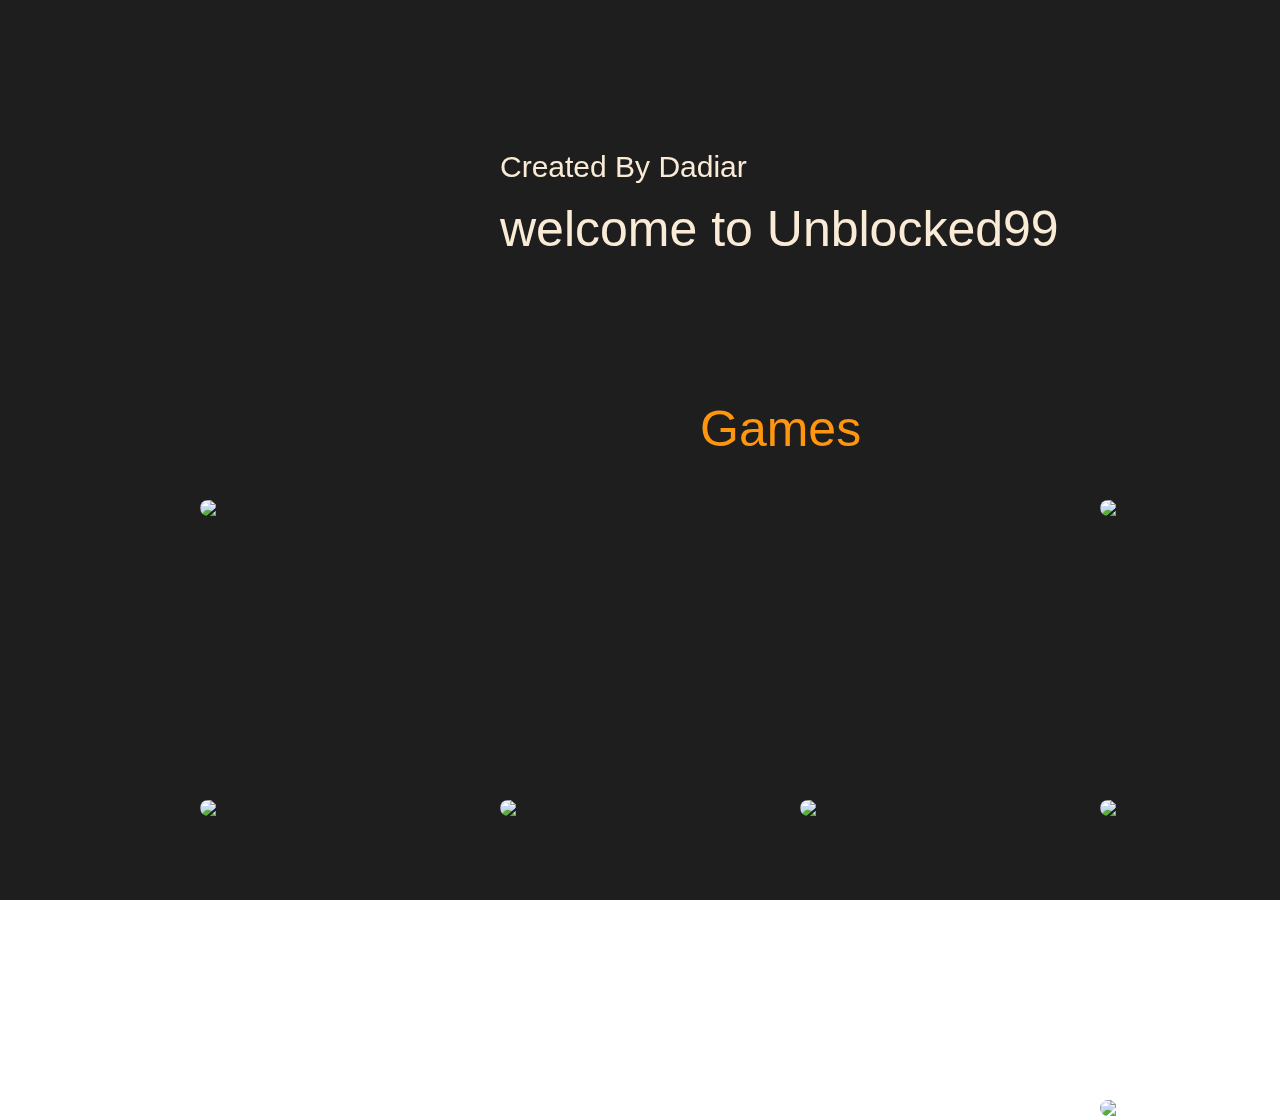
==== commit 5f1b4030: "Add files via upload" ====
--- a/index.html
+++ b/index.html
@@ -1,2091 +1,40 @@
 <!DOCTYPE html>
-<html lang="en" itemscope itemtype="http://schema.org/WebPage">
-    <head>
-        <meta charset="utf-8">
-        <script nonce="lQ2NEeDEdHT_aZHpLoJpFw">
-            var DOCS_timing = {};
-            DOCS_timing['sl'] = new Date().getTime();
-        </script>
-        <script nonce="lQ2NEeDEdHT_aZHpLoJpFw">
-            function _DumpException(e) {
-                throw e;
-            }
-        </script>
-        <script nonce="lQ2NEeDEdHT_aZHpLoJpFw">
-            _docs_flag_initialData = {
-                "atari-emtpr": false,
-                "atari-ebidm": true,
-                "atari-ebids": false,
-                "atari-emasgcfrg": true,
-                "atari-estm": false,
-                "atari-edtm": true,
-                "atari-eibrm": false,
-                "atari-ectm": false,
-                "atari-ects": false,
-                "atari-ebam": false,
-                "docs-text-elei": false,
-                "docs-text-usc": true,
-                "atari-bae": false,
-                "docs-text-etsrdpn": false,
-                "docs-text-etsrds": false,
-                "docs-text-erdfs": false,
-                "docs-text-encps": false,
-                "docs-text-eeves": false,
-                "docs-text-endes": false,
-                "docs-text-etocls": false,
-                "docs-text-escpv": true,
-                "docs-text-efts": false,
-                "docs-text-ecfs": false,
-                "docs-text-ecss": false,
-                "docs-text-evs": false,
-                "docs-text-etvs": false,
-                "docs-text-etvls": false,
-                "docs-text-ethples": false,
-                "docs-text-echs": false,
-                "docs-text-eessips": false,
-                "docs-text-eesntps": false,
-                "docs-text-eesss": false,
-                "docs-text-etls": false,
-                "docs-text-eses": false,
-                "docs-text-etes": false,
-                "docs-text-ems": false,
-                "docs-text-edctps": false,
-                "docs-text-edctzs": false,
-                "docs-text-eetsfem": false,
-                "docs-text-eetpm": false,
-                "docs-text-lns": false,
-                "docs-text-ttts": false,
-                "docs-text-edhcfs": false,
-                "docs-etshc": false,
-                "docs-text-tbcb": 2.0E7,
-                "docs-text-ftls": true,
-                "docs-efsmsdl": false,
-                "docs-euoftm": false,
-                "docs-text-etb": false,
-                "docs-text-esbefr": false,
-                "docs-text-etof": false,
-                "docs-text-ipi": false,
-                "docs-etbe": false,
-                "docs-text-ehlb": false,
-                "docs-text-epa": true,
-                "docs-text-ecls": true,
-                "docs-text-enbcr": false,
-                "docs-text-svofc": false,
-                "docs-sup": "",
-                "docs-eldi": false,
-                "docs-eeii": false,
-                "docs-dli": false,
-                "docs-liap": "/logImpressions",
-                "ilcm": {
-                    "eui": "AHKXmL0a3ZK4JdPhxjJBX_1E4wzwpBIHzUYRy2KlZr0z-VHIHOlNei0YWFDxeBihQNtd3L81Dr3Y",
-                    "je": 1,
-                    "sstu": 1677336553261519,
-                    "si": "CNaTtMv1sP0CFclMqwIdbSEFEg",
-                    "gsc": null,
-                    "ei": [5703839, 5704621, 5706832, 5706836, 5707711, 5735806, 5737441, 5737800, 5738529, 5740814, 5743124, 5747265, 5748029, 5752694, 5753329, 5754229, 5760348, 5760827, 5762729, 5764268, 5765551, 5766777, 5767851, 5773678, 5773834, 5774347, 5776517, 5776917, 5779802, 5780205, 14101306, 14101502, 14101510, 14101534, 49369425, 49372443, 49375322, 49376001, 49378889, 49451559, 49453045, 49472071, 49487578, 49499456, 49512373, 49622831, 49623181, 49624080, 49644023, 49700904, 49703991, 49765382, 49796937, 49816165, 49822929, 49823172, 49837788, 49839579, 49842863, 49882822, 49898325, 49923487, 49979307, 50022334, 50263472, 50291080, 50313182, 50322323],
-                    "crc": 0,
-                    "cvi": []
-                },
-                "docs-ccdil": false,
-                "docs-eil": true,
-                "docs-eoi": false,
-                "info_params": {
-                    "token": "AHL0AtK26Z9WP7Nm-rIxu17dZu5-dqICfA:1677336553198"
-                },
-                "atari-jefp": "/_/view/jserror",
-                "docs-jern": "view",
-                "atari-rhpp": "/_/view",
-                "docs-eeytpgc": true,
-                "docs-feytpgc": false,
-                "docs-ecuach": false,
-                "docs-cclt": 2033,
-                "docs-ecci": false,
-                "docs-esi": false,
-                "docs-eytpgcv": 0
-            };
-            _docs_flag_cek = null;
-            if (window['DOCS_timing']) {
-                DOCS_timing['ifdld'] = new Date().getTime();
-            }
-        </script>
-        <meta name="viewport" content="width=device-width, initial-scale=1">
-        <meta http-equiv="X-UA-Compatible" content="IE=edge">
-        <meta name="referrer" content="strict-origin-when-cross-origin">
-        <link rel="icon" href="https://ssl.gstatic.com/atari/images/public/favicon.ico">
-        <meta property="og:title" content="Dadiar Unblocked Games">
-        <meta property="og:type" content="website">
-        <meta property="og:url" content="https://sites.google.com/view/unblocked98/home">
-        <meta property="og:description" content="Welcome to unblocked Games by Dadiar
-">
-        <meta itemprop="name" content="Dadiar Unblocked Games">
-        <meta itemprop="description" content="Welcome to unblocked Games by Dadiar
-">
-        <meta itemprop="url" content="https://sites.google.com/view/unblocked98/home">
-        <meta itemprop="thumbnailUrl" content="https://lh3.googleusercontent.com/zo9vw9IUBW9qCS7KVCEMJ54QCDwSzKRUhUsQ3vMaQRnKLa879Au-tIfyRfLlHlrUL5OY_dpKdb7vnEuCNzxm1n5j_hOpY3qSOvh7nKejI98boFAPCYzi3laUQsC5UfTn2g=w1280">
-        <meta itemprop="image" content="https://lh3.googleusercontent.com/zo9vw9IUBW9qCS7KVCEMJ54QCDwSzKRUhUsQ3vMaQRnKLa879Au-tIfyRfLlHlrUL5OY_dpKdb7vnEuCNzxm1n5j_hOpY3qSOvh7nKejI98boFAPCYzi3laUQsC5UfTn2g=w1280">
-        <meta itemprop="imageUrl" content="https://lh3.googleusercontent.com/zo9vw9IUBW9qCS7KVCEMJ54QCDwSzKRUhUsQ3vMaQRnKLa879Au-tIfyRfLlHlrUL5OY_dpKdb7vnEuCNzxm1n5j_hOpY3qSOvh7nKejI98boFAPCYzi3laUQsC5UfTn2g=w1280">
-        <meta property="og:image" content="https://lh3.googleusercontent.com/zo9vw9IUBW9qCS7KVCEMJ54QCDwSzKRUhUsQ3vMaQRnKLa879Au-tIfyRfLlHlrUL5OY_dpKdb7vnEuCNzxm1n5j_hOpY3qSOvh7nKejI98boFAPCYzi3laUQsC5UfTn2g=w1280">
-        <link href="https://fonts.googleapis.com/css?family=Oswald%3A400%2C600%2C700%7COpen%20Sans%3A400%2C600%2C700&display=swap" rel="stylesheet" nonce="pdQxgf0u7tgnfcCPvXOPhA">
-        <link href="https://fonts.googleapis.com/css?family=Google+Sans:400,500|Roboto:300,400,500,700|Source+Code+Pro:400,700&display=swap" rel="stylesheet" nonce="pdQxgf0u7tgnfcCPvXOPhA">
-        <link rel="stylesheet" href="https://www.gstatic.com/_/atari/_/ss/k=atari.vw.s6N20jtLat8.L.W.O/d=1/rs=AGEqA5mfTxkEslFB9N88dULgjIkMa3SnsQ" data-id="_cl" nonce="pdQxgf0u7tgnfcCPvXOPhA">
-        <script nonce="lQ2NEeDEdHT_aZHpLoJpFw"></script>
-        <title>Dadiar Unblocked Games</title>
-        <style jsname="ptDGoc" nonce="pdQxgf0u7tgnfcCPvXOPhA">
-            .ImnMyf {
-                background-color: rgba(255,255,255,1);
-                color: rgba(33,33,33,1);
-            }
+<html lang="en" dir="ltr">
+   <head>
+      <meta charset="utf-8">
+      <title>Unblocked99</title> 
+      <link rel="stylesheet" href="style.css">
+      <link rel="stylesheet" href="https://use.fontawesome.com/releases/v5.6.3/css/all.css">
+      <script src="https://code.jquery.com/jquery-3.4.1.js"></script>
+   </head>
+   <body>
+    <div class="image1"></div>
 
-            .Vs12Bd {
-                background-color: rgba(244,244,244,1);
-                color: rgba(0,0,0,1);
-            }
+    <div class="imgss">
+       <div class="imgs">
+        <div class="lineone">
+       <a href="/pages/1v1.html"> <div class="lol1v1"><img src="/images/1v1.png"  ></div></a>
+            <a href="/pages/paper.io.html"><div class="paperio"><img src="/images/paper.png" alt=""></div></a>
+       <a href="/pages/amongus.html"><div class="amongus"><img src="/images/among-us.png" alt=""></div></a>
+            <a href="/pages/subwaysurf.html"><div class="subway"><img src="/images/sub.jpg" ></div></a>
+    </div>
 
-            .S5d9Rd {
-                background-color: rgba(255,82,82,1);
-                color: rgba(255,255,255,1);
-            }
 
-            .O13XJf {
-                height: 340px;
-                padding-bottom: 56px;
-                padding-top: 56px;
-            }
+    <div class="linetwo">
 
-            .O13XJf .IFuOkc {
-                background-image: url(https://ssl.gstatic.com/atari/images/impression-header.png);
-            }
-
-            .O13XJf .IFuOkc:before {
-                background-color: rgba(33,33,33,1);
-                opacity: 0.5;
-                display: block;
-            }
-
-            .O13XJf .zfr3Q {
-                color: rgba(255,255,255,1);
-            }
-
-            .O13XJf .qnVSj {
-                color: rgba(255,255,255,1);
-            }
-
-            .O13XJf .Glwbz {
-                color: rgba(255,255,255,1);
-            }
-
-            .O13XJf .qLrapd {
-                color: rgba(255,255,255,1);
-            }
-
-            .O13XJf .aHM7ed {
-                color: rgba(255,255,255,1);
-            }
-
-            .O13XJf .NHD4Gf {
-                color: rgba(255,255,255,1);
-            }
-
-            .O13XJf .QmpIrf {
-                background-color: rgba(255,255,255,1);
-                border-color: rgba(243,79,76,1);
-                color: rgba(243,79,76,1);
-                font-family: 'Open Sans';
-                font-size: 13pt;
-                line-height: 22px;
-            }
-
-            @media only screen and (max-width: 479px) {
-                .O13XJf .QmpIrf {
-                    font-size: 13pt;
-                }
-            }
-
-            @media only screen and (min-width: 480px) and (max-width: 767px) {
-                .O13XJf .QmpIrf {
-                    font-size: 13pt;
-                }
-            }
-
-            @media only screen and (max-width: 479px) {
-                .O13XJf {
-                    height: 250px;
-                }
-            }
-
-            .SBrW1 {
-                height: 430px;
-                padding-bottom: 120px;
-                padding-top: 120px;
-            }
-
-            .Wew9ke {
-                fill: rgba(255,255,255,1);
-            }
-
-            .YTv4We.chg4Jd:focus:before {
-                border-color: rgba(31,31,31,1);
-                display: block;
-            }
-
-            .KJll8d {
-                background-color: rgba(255,255,255,1);
-            }
-
-            .fOU46b .YSH9J {
-                color: rgba(255,255,255,1);
-            }
-
-            .fOU46b .iWs3gf.chg4Jd:focus {
-                background-color: rgba(255,255,255,0.1199999973);
-            }
-
-            .fOU46b .Mz8gvb {
-                color: rgba(255,255,255,1);
-            }
-
-            .fOU46b .Mz8gvb.chg4Jd:focus:before {
-                border-color: rgba(255,255,255,1);
-                display: block;
-            }
-
-            .fOU46b .G8QRnc .Mz8gvb {
-                color: rgba(31,31,31,1);
-            }
-
-            .fOU46b .G8QRnc .Mz8gvb.chg4Jd:focus:before {
-                border-color: rgba(31,31,31,1);
-                display: block;
-            }
-
-            .fOU46b .G8QRnc .YSH9J {
-                color: rgba(31,31,31,1);
-            }
-
-            .fOU46b .G8QRnc .KJll8d {
-                background-color: rgba(31,31,31,1);
-            }
-
-            .fOU46b .usN8rf .YSH9J {
-                color: rgba(31,31,31,1);
-            }
-
-            .fOU46b .usN8rf .KJll8d {
-                background-color: rgba(31,31,31,1);
-            }
-
-            .fOU46b .usN8rf .Mz8gvb {
-                color: rgba(31,31,31,1);
-            }
-
-            .fOU46b .aCIEDd .YSH9J {
-                color: rgba(0,0,0,1);
-            }
-
-            .fOU46b .aCIEDd .KJll8d {
-                background-color: rgba(0,0,0,1);
-            }
-
-            .fOU46b .aCIEDd .Mz8gvb {
-                color: rgba(0,0,0,1);
-            }
-
-            .fOU46b .a3ETed .YSH9J {
-                color: rgba(255,255,255,1);
-            }
-
-            .fOU46b .a3ETed .KJll8d {
-                background-color: rgba(255,255,255,1);
-            }
-
-            .fOU46b .a3ETed .Mz8gvb {
-                color: rgba(255,255,255,1);
-            }
-
-            .fOU46b .zDUgLc {
-                opacity: 0;
-            }
-
-            .fOU46b .LBrwzc .zDUgLc {
-                opacity: 1;
-                border-bottom-style: none;
-            }
-
-            .fOU46b .GBy4H .zDUgLc {
-                opacity: 1;
-            }
-
-            @media only screen and (min-width: 1280px) {
-                .XeSM4.b2Iqye.fOU46b .LBrwzc .tCHXDc {
-                    color: rgba(255,255,255,1);
-                }
-            }
-
-            .XeSM4.b2Iqye.fOU46b .LBrwzc .iWs3gf.chg4Jd:focus {
-                background-color: rgba(255,255,255,0.1199999973);
-            }
-
-            @media only screen and (min-width: 1280px) {
-                .KuNac.b2Iqye.fOU46b .GBy4H .tCHXDc {
-                    color: rgba(31,31,31,1);
-                }
-            }
-
-            .KuNac.b2Iqye.fOU46b .GBy4H .iWs3gf.chg4Jd:focus {
-                background-color: rgba(31,31,31,0.1199999973);
-            }
-
-            @media only screen and (min-width: 1280px) {
-                .KuNac.yMcSQd.fOU46b .GBy4H .tCHXDc {
-                    color: rgba(255,255,255,1);
-                }
-            }
-
-            .KuNac.yMcSQd.fOU46b .iWs3gf.chg4Jd:focus {
-                background-color: rgba(255,255,255,0.1199999973);
-            }
-
-            @media only screen and (min-width: 1280px) {
-                .XeSM4.yMcSQd.fOU46b .LBrwzc .tCHXDc {
-                    color: rgba(31,31,31,1);
-                }
-            }
-
-            .XeSM4.yMcSQd.fOU46b .LBrwzc .iWs3gf.chg4Jd:focus {
-                background-color: rgba(31,31,31,0.1199999973);
-            }
-
-            .LBrwzc .oNsfjf {
-                color: rgba(31,31,31,1);
-            }
-
-            .LBrwzc .YSH9J {
-                color: rgba(31,31,31,1);
-            }
-
-            .LBrwzc .YTv4We.chg4Jd:focus:before {
-                border-color: rgba(31,31,31,1);
-                display: block;
-            }
-
-            .LBrwzc .oNsfjf.Zjiec {
-                color: rgba(31,31,31,1);
-            }
-
-            .LBrwzc .zDUgLc {
-                border-bottom-color: rgba(204,204,204,1);
-                border-bottom-width: 1px;
-                border-bottom-style: solid;
-            }
-
-            .GBy4H .oNsfjf {
-                color: rgba(255,255,255,1);
-            }
-
-            .GBy4H .YSH9J {
-                color: rgba(255,255,255,1);
-            }
-
-            .GBy4H .YTv4We.chg4Jd:focus:before {
-                border-color: rgba(255,255,255,1);
-                display: block;
-            }
-
-            .GBy4H .wgxiMe {
-                background-color: rgba(0,0,0,1);
-            }
-
-            .GBy4H .oNsfjf.Zjiec {
-                color: rgba(255,255,255,1);
-            }
-
-            .JzO0Vc {
-                background-color: rgba(247,247,247,1);
-            }
-
-            .M63kCb {
-                background-color: rgba(255,255,255,1);
-            }
-
-            .zfr3Q {
-                font-family: 'Open Sans';
-                color: rgba(33,33,33,1);
-                font-size: 13pt;
-                line-height: 1.6;
-                margin-top: 15px;
-            }
-
-            .qnVSj {
-                color: rgba(33,33,33,1);
-            }
-
-            .Glwbz {
-                color: rgba(33,33,33,1);
-            }
-
-            .dhtgD {
-                text-decoration: underline;
-            }
-
-            .dhtgD:hover {
-                color: rgba(243,79,76,1);
-            }
-
-            .dhtgD:active {
-                color: rgba(243,79,76,1);
-            }
-
-            .duRjpb {
-                font-family: Oswald;
-                font-size: 38pt;
-                line-height: 1.23;
-                font-weight: 400;
-                color: rgba(31,31,31,1);
-                margin-top: 20px;
-                text-transform: uppercase;
-            }
-
-            .Ap4VC {
-                margin-bottom: -20px;
-            }
-
-            .qLrapd {
-                color: rgba(31,31,31,1);
-            }
-
-            .JYVBee {
-                font-family: Oswald;
-                font-size: 29pt;
-                line-height: 1.42;
-                font-weight: 400;
-                color: rgba(31,31,31,1);
-                margin-top: 20px;
-                text-transform: uppercase;
-            }
-
-            .CobnVe {
-                margin-bottom: -20px;
-            }
-
-            .aHM7ed {
-                color: rgba(31,31,31,1);
-            }
-
-            .OmQG5e {
-                font-family: 'Open Sans';
-                font-size: 18pt;
-                line-height: 1.3;
-                margin-top: 20px;
-                font-weight: 400;
-                color: rgba(243,79,76,1);
-            }
-
-            .GV3q8e {
-                margin-bottom: -20px;
-            }
-
-            .NHD4Gf {
-                color: rgba(243,79,76,1);
-            }
-
-            .duRjpb .OUGEr {
-                color: rgba(31,31,31,1);
-            }
-
-            .JYVBee .OUGEr {
-                color: rgba(31,31,31,1);
-            }
-
-            .OmQG5e .OUGEr {
-                color: rgba(243,79,76,1);
-            }
-
-            .TMjjoe {
-                font-family: Oswald;
-                font-size: 9pt;
-                line-height: 1.2;
-                margin-top: 0px;
-            }
-
-            .rysYnb {
-                background-color: rgba(247,247,247,1);
-                padding-left: 50px;
-                width: 256px;
-            }
-
-            .Zjiec {
-                font-family: Oswald;
-                font-weight: 400;
-                font-size: 20pt;
-                line-height: 1.2;
-                margin-top: 48px;
-                margin-left: 48px;
-                margin-bottom: 62px;
-                margin-right: 32px;
-            }
-
-            .oNsfjf.Zjiec {
-                color: rgba(243,79,76,1);
-            }
-
-            .XMyrgf {
-                margin-top: 48px;
-                margin-left: 48px;
-                margin-bottom: 0px;
-                margin-right: 32px;
-            }
-
-            .PsKE7e {
-                font-family: 'Open Sans';
-                font-weight: 400;
-                font-size: 12pt;
-                padding-left: 6px;
-                padding-right: 6px;
-            }
-
-            .rysYnb .mohMlc:hover {
-                background-color: rgba(0,0,0,1);
-            }
-
-            .lhZOrc .aJHbb {
-                background-color: rgba(31,31,31,1);
-                color: rgba(255,255,255,1);
-            }
-
-            .oNsfjf {
-                color: rgba(31,31,31,1);
-            }
-
-            .YSH9J {
-                color: rgba(31,31,31,1);
-            }
-
-            .iWs3gf.chg4Jd:focus {
-                background-color: rgba(31,31,31,0.1199999973);
-            }
-
-            .zDUgLc {
-                background-color: rgba(255,255,255,1);
-                opacity: 1;
-            }
-
-            .TlfmSc {
-                font-family: Oswald;
-                font-weight: 400;
-                font-size: 16pt;
-                line-height: 1.26;
-            }
-
-            .u5fiyc {
-                line-height: 1.88;
-            }
-
-            .jgXgSe {
-                font-family: 'Open Sans';
-                font-weight: 400;
-                font-size: 12pt;
-                line-height: 1.88;
-                padding-left: 10px;
-                padding-right: 10px;
-            }
-
-            .lhZOrc {
-                font-weight: 600;
-            }
-
-            .M9vuGd .jgXgSe {
-                background-color: rgba(31,31,31,1);
-                color: rgba(255,255,255,1);
-            }
-
-            .eWDljc {
-                background-color: rgba(247,247,247,1);
-                padding-bottom: 28px;
-            }
-
-            .IKA38e {
-                padding-left: 36px;
-                margin-top: 20px;
-            }
-
-            .hDrhEe {
-                font-family: 'Open Sans';
-                margin-left: 12px;
-                margin-right: 12px;
-                padding-right: 6px;
-                padding-left: 6px;
-                display: inline-block;
-                max-width: 90%;
-            }
-
-            .baH5ib .hDrhEe {
-                margin-left: 4px;
-                padding-left: 6px;
-            }
-
-            .iwQgFb {
-                background-color: rgba(255,82,82,1);
-                opacity: 0.8;
-                height: 3px;
-                margin-top: 8px;
-            }
-
-            .ySLm4c {
-                font-family: 'Open Sans';
-            }
-
-            .CbiMKe {
-                background-color: rgba(211,65,63,1);
-            }
-
-            .QmpIrf {
-                background-color: rgba(211,65,63,1);
-                border-color: rgba(255,255,255,1);
-                color: rgba(255,255,255,1);
-                font-family: 'Open Sans';
-                font-size: 13pt;
-                line-height: 22px;
-            }
-
-            .qeLZfd:before {
-                background-color: rgba(244,244,244,1);
-                display: block;
-            }
-
-            .qeLZfd .iwQgFb {
-                background-color: rgba(255,82,82,1);
-                opacity: 1;
-            }
-
-            .qeLZfd .dhtgD:hover {
-                color: rgba(0,0,0,1);
-            }
-
-            .qeLZfd .duRjpb {
-                color: rgba(0,0,0,1);
-            }
-
-            .qeLZfd .qLrapd {
-                color: rgba(0,0,0,1);
-            }
-
-            .qeLZfd .JYVBee {
-                color: rgba(0,0,0,1);
-            }
-
-            .qeLZfd .aHM7ed {
-                color: rgba(0,0,0,1);
-            }
-
-            .qeLZfd .OmQG5e {
-                color: rgba(0,0,0,1);
-            }
-
-            .qeLZfd .NHD4Gf {
-                color: rgba(0,0,0,1);
-            }
-
-            .qeLZfd .duRjpb .OUGEr {
-                color: rgba(0,0,0,1);
-            }
-
-            .qeLZfd .JYVBee .OUGEr {
-                color: rgba(0,0,0,1);
-            }
-
-            .qeLZfd .OmQG5e .OUGEr {
-                color: rgba(0,0,0,1);
-            }
-
-            .lQAHbd:before {
-                background-color: rgba(211,65,63,1);
-                display: block;
-            }
-
-            .lQAHbd .iwQgFb {
-                background-color: rgba(255,255,255,1);
-                opacity: 1;
-            }
-
-            .lQAHbd .QmpIrf {
-                background-color: rgba(255,255,255,1);
-                border-color: rgba(243,79,76,1);
-                color: rgba(243,79,76,1);
-                font-family: 'Open Sans';
-                font-size: 13pt;
-                line-height: 22px;
-            }
-
-            .lQAHbd .CbiMKe {
-                background-color: rgba(255,255,255,1);
-            }
-
-            @media only screen and (max-width: 479px) {
-                .lQAHbd .QmpIrf {
-                    font-size: 13pt;
-                }
-            }
-
-            @media only screen and (min-width: 480px) and (max-width: 767px) {
-                .lQAHbd .QmpIrf {
-                    font-size: 13pt;
-                }
-            }
-
-            .lQAHbd .zfr3Q {
-                color: rgba(255,255,255,1);
-            }
-
-            .lQAHbd .qnVSj {
-                color: rgba(255,255,255,1);
-            }
-
-            .lQAHbd .Glwbz {
-                color: rgba(255,255,255,1);
-            }
-
-            .lQAHbd .dhtgD:hover {
-                color: rgba(255,255,255,1);
-                opacity: 0.7;
-            }
-
-            .lQAHbd .duRjpb {
-                color: rgba(255,255,255,1);
-            }
-
-            .lQAHbd .qLrapd {
-                color: rgba(255,255,255,1);
-            }
-
-            .lQAHbd .JYVBee {
-                color: rgba(255,255,255,1);
-            }
-
-            .lQAHbd .aHM7ed {
-                color: rgba(255,255,255,1);
-            }
-
-            .lQAHbd .OmQG5e {
-                color: rgba(255,255,255,1);
-            }
-
-            .lQAHbd .NHD4Gf {
-                color: rgba(255,255,255,1);
-            }
-
-            .lQAHbd .duRjpb .OUGEr {
-                color: rgba(255,255,255,1);
-            }
-
-            .lQAHbd .JYVBee .OUGEr {
-                color: rgba(255,255,255,1);
-            }
-
-            .lQAHbd .OmQG5e .OUGEr {
-                color: rgba(255,255,255,1);
-            }
-
-            .IFuOkc .dhtgD:hover {
-                color: rgba(243,79,76,1);
-            }
-
-            .LB7kq .dhtgD:hover {
-                color: rgba(243,79,76,1);
-            }
-
-            .LB7kq .baZpAe .duRjpb {
-                padding-bottom: 20px;
-            }
-
-            .LB7kq .duRjpb:not(.TYR86d):first-child:before {
-                border-bottom-width: 12px;
-                border-bottom-style: solid;
-                border-bottom-color: rgba(255,82,82,1);
-                display: block;
-            }
-
-            .LB7kq .duRjpb {
-                font-size: 60pt;
-                line-height: 1.2;
-                font-weight: 400;
-                padding-bottom: 20px;
-            }
-
-            @media only screen and (max-width: 479px) {
-                .LB7kq .duRjpb {
-                    font-size: 39pt;
-                }
-            }
-
-            @media only screen and (min-width: 480px) and (max-width: 767px) {
-                .LB7kq .duRjpb {
-                    font-size: 51pt;
-                }
-            }
-
-            .LB7kq .JYVBee {
-                font-size: 29pt;
-                line-height: 1.18;
-            }
-
-            @media only screen and (max-width: 479px) {
-                .LB7kq .JYVBee {
-                    font-size: 22pt;
-                }
-            }
-
-            @media only screen and (min-width: 480px) and (max-width: 767px) {
-                .LB7kq .JYVBee {
-                    font-size: 26pt;
-                }
-            }
-
-            .gk8rDe .duRjpb {
-                font-size: 48pt;
-            }
-
-            @media only screen and (max-width: 479px) {
-                .gk8rDe .duRjpb {
-                    font-size: 32pt;
-                }
-            }
-
-            @media only screen and (min-width: 480px) and (max-width: 767px) {
-                .gk8rDe .duRjpb {
-                    font-size: 41pt;
-                }
-            }
-
-            .cJgDec .zfr3Q {
-                color: rgba(255,255,255,1);
-            }
-
-            .cJgDec .zfr3Q .OUGEr {
-                color: rgba(255,255,255,1);
-            }
-
-            .cJgDec .qnVSj {
-                color: rgba(255,255,255,1);
-            }
-
-            .cJgDec .Glwbz {
-                color: rgba(255,255,255,1);
-            }
-
-            .cJgDec .qLrapd {
-                color: rgba(255,255,255,1);
-            }
-
-            .cJgDec .aHM7ed {
-                color: rgba(255,255,255,1);
-            }
-
-            .cJgDec .NHD4Gf {
-                color: rgba(255,255,255,1);
-            }
-
-            .cJgDec .IFuOkc:before {
-                background-color: rgba(33,33,33,1);
-                opacity: 0.5;
-                display: block;
-            }
-
-            .cJgDec .QmpIrf {
-                background-color: rgba(255,255,255,1);
-                border-color: rgba(243,79,76,1);
-                color: rgba(243,79,76,1);
-                font-family: 'Open Sans';
-                font-size: 13pt;
-                line-height: 22px;
-            }
-
-            @media only screen and (max-width: 479px) {
-                .cJgDec .QmpIrf {
-                    font-size: 13pt;
-                }
-            }
-
-            @media only screen and (min-width: 480px) and (max-width: 767px) {
-                .cJgDec .QmpIrf {
-                    font-size: 13pt;
-                }
-            }
-
-            .tpmmCb .zfr3Q {
-                color: rgba(31,31,31,1);
-            }
-
-            .tpmmCb .zfr3Q .OUGEr {
-                color: rgba(31,31,31,1);
-            }
-
-            .tpmmCb .qnVSj {
-                color: rgba(31,31,31,1);
-            }
-
-            .tpmmCb .Glwbz {
-                color: rgba(31,31,31,1);
-            }
-
-            .tpmmCb .qLrapd {
-                color: rgba(31,31,31,1);
-            }
-
-            .tpmmCb .aHM7ed {
-                color: rgba(31,31,31,1);
-            }
-
-            .tpmmCb .NHD4Gf {
-                color: rgba(31,31,31,1);
-            }
-
-            .tpmmCb .IFuOkc:before {
-                background-color: rgba(255,255,255,1);
-                display: block;
-            }
-
-            .tpmmCb .Wew9ke {
-                fill: rgba(31,31,31,1);
-            }
-
-            .tpmmCb .QmpIrf {
-                background-color: rgba(255,255,255,1);
-                border-color: rgba(243,79,76,1);
-                color: rgba(243,79,76,1);
-                font-family: 'Open Sans';
-                font-size: 13pt;
-                line-height: 22px;
-            }
-
-            @media only screen and (max-width: 479px) {
-                .tpmmCb .QmpIrf {
-                    font-size: 13pt;
-                }
-            }
-
-            @media only screen and (min-width: 480px) and (max-width: 767px) {
-                .tpmmCb .QmpIrf {
-                    font-size: 13pt;
-                }
-            }
-
-            .gk8rDe {
-                padding-top: 60px;
-            }
-
-            .gk8rDe .zfr3Q {
-                color: rgba(31,31,31,1);
-            }
-
-            .gk8rDe .OmQG5e {
-                color: rgba(31,31,31,1);
-            }
-
-            .gk8rDe .NHD4Gf {
-                color: rgba(31,31,31,1);
-            }
-
-            .gk8rDe .QmpIrf {
-                background-color: rgba(211,65,63,1);
-                border-color: rgba(255,255,255,1);
-                color: rgba(255,255,255,1);
-                font-family: 'Open Sans';
-                font-size: 13pt;
-                line-height: 22px;
-            }
-
-            @media only screen and (max-width: 479px) {
-                .gk8rDe .QmpIrf {
-                    font-size: 13pt;
-                }
-            }
-
-            @media only screen and (min-width: 480px) and (max-width: 767px) {
-                .gk8rDe .QmpIrf {
-                    font-size: 13pt;
-                }
-            }
-
-            @media only screen and (max-width: 479px) {
-                .gk8rDe {
-                    padding-top: 32px;
-                    padding-bottom: 32px;
-                }
-            }
-
-            .PsKE7e:hover {
-                opacity: 0.7;
-            }
-
-            .BFDQOb:hover {
-                opacity: 0.7;
-            }
-
-            .wgxiMe {
-                background-color: rgba(247,247,247,1);
-            }
-
-            .xkUom {
-                border-color: rgba(0,0,0,1);
-                color: rgba(0,0,0,1);
-                font-family: 'Open Sans';
-                font-size: 13pt;
-                line-height: 22px;
-            }
-
-            .xkUom:hover {
-                background-color: rgba(31,31,31,0.1000000015);
-            }
-
-            .KjwKmc {
-                color: rgba(0,0,0,1);
-                font-family: 'Open Sans';
-                font-size: 13pt;
-                line-height: 22px;
-            }
-
-            .KjwKmc:hover {
-                background-color: rgba(31,31,31,0.1000000015);
-            }
-
-            .lQAHbd .xkUom {
-                border-color: rgba(255,255,255,1);
-                color: rgba(255,255,255,1);
-                font-family: 'Open Sans';
-                font-size: 13pt;
-                line-height: 22px;
-            }
-
-            .lQAHbd .xkUom:hover {
-                background-color: rgba(255,255,255,0.1000000015);
-            }
-
-            .lQAHbd .KjwKmc {
-                color: rgba(255,255,255,1);
-                font-family: 'Open Sans';
-                font-size: 13pt;
-                line-height: 22px;
-            }
-
-            .lQAHbd .KjwKmc:hover {
-                background-color: rgba(255,255,255,0.1000000015);
-            }
-
-            @media only screen and (max-width: 479px) {
-                .lQAHbd .xkUom {
-                    font-size: 13pt;
-                }
-            }
-
-            @media only screen and (min-width: 480px) and (max-width: 767px) {
-                .lQAHbd .xkUom {
-                    font-size: 13pt;
-                }
-            }
-
-            @media only screen and (max-width: 479px) {
-                .lQAHbd .KjwKmc {
-                    font-size: 13pt;
-                }
-            }
-
-            @media only screen and (min-width: 480px) and (max-width: 767px) {
-                .lQAHbd .KjwKmc {
-                    font-size: 13pt;
-                }
-            }
-
-            .lQAHbd .Mt0nFe {
-                border-color: rgba(0,0,0,0.200000003);
-            }
-
-            .cJgDec .xkUom {
-                border-color: rgba(255,255,255,1);
-                color: rgba(255,255,255,1);
-                font-family: 'Open Sans';
-                font-size: 13pt;
-                line-height: 22px;
-            }
-
-            .cJgDec .xkUom:hover {
-                background-color: rgba(255,255,255,0.1000000015);
-            }
-
-            .cJgDec .KjwKmc {
-                color: rgba(255,255,255,1);
-                font-family: 'Open Sans';
-                font-size: 13pt;
-                line-height: 22px;
-            }
-
-            .cJgDec .KjwKmc:hover {
-                background-color: rgba(255,255,255,0.1000000015);
-            }
-
-            @media only screen and (max-width: 479px) {
-                .cJgDec .xkUom {
-                    font-size: 13pt;
-                }
-            }
-
-            @media only screen and (min-width: 480px) and (max-width: 767px) {
-                .cJgDec .xkUom {
-                    font-size: 13pt;
-                }
-            }
-
-            @media only screen and (max-width: 479px) {
-                .cJgDec .KjwKmc {
-                    font-size: 13pt;
-                }
-            }
-
-            @media only screen and (min-width: 480px) and (max-width: 767px) {
-                .cJgDec .KjwKmc {
-                    font-size: 13pt;
-                }
-            }
-
-            .tpmmCb .xkUom {
-                border-color: rgba(31,31,31,1);
-                color: rgba(31,31,31,1);
-                font-family: 'Open Sans';
-                font-size: 13pt;
-                line-height: 22px;
-            }
-
-            .tpmmCb .xkUom:hover {
-                background-color: rgba(31,31,31,0.1000000015);
-            }
-
-            .tpmmCb .KjwKmc {
-                color: rgba(31,31,31,1);
-                font-family: 'Open Sans';
-                font-size: 13pt;
-                line-height: 22px;
-            }
-
-            .tpmmCb .KjwKmc:hover {
-                background-color: rgba(31,31,31,0.1000000015);
-            }
-
-            @media only screen and (max-width: 479px) {
-                .tpmmCb .xkUom {
-                    font-size: 13pt;
-                }
-            }
-
-            @media only screen and (min-width: 480px) and (max-width: 767px) {
-                .tpmmCb .xkUom {
-                    font-size: 13pt;
-                }
-            }
-
-            @media only screen and (max-width: 479px) {
-                .tpmmCb .KjwKmc {
-                    font-size: 13pt;
-                }
-            }
-
-            @media only screen and (min-width: 480px) and (max-width: 767px) {
-                .tpmmCb .KjwKmc {
-                    font-size: 13pt;
-                }
-            }
-
-            .gk8rDe .xkUom {
-                border-color: rgba(0,0,0,1);
-                color: rgba(0,0,0,1);
-                font-family: 'Open Sans';
-                font-size: 13pt;
-                line-height: 22px;
-            }
-
-            .gk8rDe .xkUom:hover {
-                background-color: rgba(31,31,31,0.1000000015);
-            }
-
-            .gk8rDe .KjwKmc {
-                color: rgba(0,0,0,1);
-                font-family: 'Open Sans';
-                font-size: 13pt;
-                line-height: 22px;
-            }
-
-            .gk8rDe .KjwKmc:hover {
-                background-color: rgba(31,31,31,0.1000000015);
-            }
-
-            @media only screen and (max-width: 479px) {
-                .gk8rDe .xkUom {
-                    font-size: 13pt;
-                }
-            }
-
-            @media only screen and (min-width: 480px) and (max-width: 767px) {
-                .gk8rDe .xkUom {
-                    font-size: 13pt;
-                }
-            }
-
-            @media only screen and (max-width: 479px) {
-                .gk8rDe .KjwKmc {
-                    font-size: 13pt;
-                }
-            }
-
-            @media only screen and (min-width: 480px) and (max-width: 767px) {
-                .gk8rDe .KjwKmc {
-                    font-size: 13pt;
-                }
-            }
-
-            .O13XJf .xkUom {
-                border-color: rgba(255,255,255,1);
-                color: rgba(255,255,255,1);
-                font-family: 'Open Sans';
-                font-size: 13pt;
-                line-height: 22px;
-            }
-
-            .O13XJf .xkUom:hover {
-                background-color: rgba(255,255,255,0.1000000015);
-            }
-
-            .O13XJf .KjwKmc {
-                color: rgba(255,255,255,1);
-                font-family: 'Open Sans';
-                font-size: 13pt;
-                line-height: 22px;
-            }
-
-            .O13XJf .KjwKmc:hover {
-                background-color: rgba(255,255,255,0.1000000015);
-            }
-
-            @media only screen and (max-width: 479px) {
-                .O13XJf .xkUom {
-                    font-size: 13pt;
-                }
-            }
-
-            @media only screen and (min-width: 480px) and (max-width: 767px) {
-                .O13XJf .xkUom {
-                    font-size: 13pt;
-                }
-            }
-
-            @media only screen and (max-width: 479px) {
-                .O13XJf .KjwKmc {
-                    font-size: 13pt;
-                }
-            }
-
-            @media only screen and (min-width: 480px) and (max-width: 767px) {
-                .O13XJf .KjwKmc {
-                    font-size: 13pt;
-                }
-            }
-
-            .Y4CpGd {
-                font-family: 'Open Sans';
-                font-size: 13pt;
-            }
-
-            .CMArNe {
-                background-color: rgba(244,244,244,1);
-            }
-
-            @media only screen and (max-width: 479px) {
-                .duRjpb {
-                    font-size: 27pt;
-                }
-            }
-
-            @media only screen and (min-width: 480px) and (max-width: 767px) {
-                .duRjpb {
-                    font-size: 33pt;
-                }
-            }
-
-            @media only screen and (max-width: 479px) {
-                .JYVBee {
-                    font-size: 22pt;
-                }
-            }
-
-            @media only screen and (min-width: 480px) and (max-width: 767px) {
-                .JYVBee {
-                    font-size: 26pt;
-                }
-            }
-
-            @media only screen and (max-width: 479px) {
-                .OmQG5e {
-                    font-size: 16pt;
-                }
-            }
-
-            @media only screen and (min-width: 480px) and (max-width: 767px) {
-                .OmQG5e {
-                    font-size: 17pt;
-                }
-            }
-
-            @media only screen and (max-width: 479px) {
-                .TMjjoe {
-                    font-size: 9pt;
-                }
-            }
-
-            @media only screen and (min-width: 480px) and (max-width: 767px) {
-                .TMjjoe {
-                    font-size: 9pt;
-                }
-            }
-
-            @media only screen and (max-width: 479px) {
-                .Zjiec {
-                    font-size: 17pt;
-                }
-            }
-
-            @media only screen and (min-width: 480px) and (max-width: 767px) {
-                .Zjiec {
-                    font-size: 19pt;
-                }
-            }
-
-            @media only screen and (max-width: 479px) {
-                .PsKE7e {
-                    font-size: 12pt;
-                }
-            }
-
-            @media only screen and (min-width: 480px) and (max-width: 767px) {
-                .PsKE7e {
-                    font-size: 12pt;
-                }
-            }
-
-            @media only screen and (max-width: 479px) {
-                .TlfmSc {
-                    font-size: 15pt;
-                }
-            }
-
-            @media only screen and (min-width: 480px) and (max-width: 767px) {
-                .TlfmSc {
-                    font-size: 15pt;
-                }
-            }
-
-            @media only screen and (max-width: 479px) {
-                .jgXgSe {
-                    font-size: 12pt;
-                }
-            }
-
-            @media only screen and (min-width: 480px) and (max-width: 767px) {
-                .jgXgSe {
-                    font-size: 12pt;
-                }
-            }
-
-            @media only screen and (max-width: 479px) {
-                .QmpIrf {
-                    font-size: 13pt;
-                }
-            }
-
-            @media only screen and (min-width: 480px) and (max-width: 767px) {
-                .QmpIrf {
-                    font-size: 13pt;
-                }
-            }
-
-            @media only screen and (max-width: 479px) {
-                .xkUom {
-                    font-size: 13pt;
-                }
-            }
-
-            @media only screen and (min-width: 480px) and (max-width: 767px) {
-                .xkUom {
-                    font-size: 13pt;
-                }
-            }
-
-            @media only screen and (max-width: 479px) {
-                .KjwKmc {
-                    font-size: 13pt;
-                }
-            }
-
-            @media only screen and (min-width: 480px) and (max-width: 767px) {
-                .KjwKmc {
-                    font-size: 13pt;
-                }
-            }
-        </style>
-        <script nonce="lQ2NEeDEdHT_aZHpLoJpFw">
-            _at_config = [null, "AIzaSyChg3MFqzdi1P5J-YvEyakkSA1yU7HRcDI", "897606708560-a63d8ia0t9dhtpdt4i3djab2m42see7o.apps.googleusercontent.com", null, null, null, null, null, null, null, null, null, null, null, "SITES_%s", null, null, null, null, null, null, null, null, null, ["AHKXmL0a3ZK4JdPhxjJBX_1E4wzwpBIHzUYRy2KlZr0z-VHIHOlNei0YWFDxeBihQNtd3L81Dr3Y", 1, "CNaTtMv1sP0CFclMqwIdbSEFEg", 1677336553261519, [5703839, 5704621, 5706832, 5706836, 5707711, 5735806, 5737441, 5737800, 5738529, 5740814, 5743124, 5747265, 5748029, 5752694, 5753329, 5754229, 5760348, 5760827, 5762729, 5764268, 5765551, 5766777, 5767851, 5773678, 5773834, 5774347, 5776517, 5776917, 5779802, 5780205, 14101306, 14101502, 14101510, 14101534, 49369425, 49372443, 49375322, 49376001, 49378889, 49451559, 49453045, 49472071, 49487578, 49499456, 49512373, 49622831, 49623181, 49624080, 49644023, 49700904, 49703991, 49765382, 49796937, 49816165, 49822929, 49823172, 49837788, 49839579, 49842863, 49882822, 49898325, 49923487, 49979307, 50022334, 50263472, 50291080, 50313182, 50322323]], "AHL0AtK26Z9WP7Nm-rIxu17dZu5-dqICfA:1677336553198", null, null, null, 0, null, null, null, null, null, null, null, null, null, "https://drive.google.com", null, null, null, null, null, null, null, null, null, 0, 1, null, null, null, null, null, null, null, null, null, null, null, null, null, null, null, null, null, null, null, null, null, null, null, null, null, null, null, null, null, null, null, null, null, null, null, null, null, null, null, null, null, null, null, null, null, null, "v2internal", "https://docs.google.com", null, null, null, null, null, null, "https://sites.google.com/new/?authuser\u003d0", null, null, null, null, null, 0, null, null, null, null, null, null, null, null, null, null, null, null, null, null, null, null, null, null, null, null, null, 1, "", null, null, null, null, null, null, null, null, null, null, null, null, 6, null, null, "https://accounts.google.com/o/oauth2/auth", "https://accounts.google.com/o/oauth2/postmessageRelay", null, null, null, null, 78, "https://sites.google.com/new/?authuser\u003d0\u0026usp\u003dviewer_footer\u0026authuser\u003d0", null, null, null, null, null, null, null, null, null, null, null, null, null, null, null, null, [], null, null, null, null, null, null, null, null, null, null, null, null, null, null, null, null, null, null, null, null, null, null, null, null, null, null, null, null, null, null, null, null, null, null, null, null, "https://www.gstatic.com/atari/embeds/7925c5f8e01bacb9b4b0a3783ae0b867/intermediate-frame-minified.html", 0, null, "v2beta", null, null, null, null, null, null, 4, "https://accounts.google.com/o/oauth2/iframe", null, null, null, null, null, null, "https://1949428589-atari-embeds.googleusercontent.com/embeds/16cb204cf3a9d4d223a0a3fd8b0eec5d/inner-frame-minified.html", null, null, null, null, null, null, null, null, null, null, null, null, null, null, null, null, null, null, null, null, null, null, null, null, null, null, null, null, null, null, null, null, null, null, null, null, null, null, null, null, null, null, null, null, null, null, null, null, null, null, null, null, null, null, null, null, null, null, null, null, null, null, null, null, null, null, 0, null, null, null, null, null, null, null, null, null, null, null, null, null, null, null, null, null, null, null, "https://sites.google.com/view/unblocked98/home?authuser\u003d0", null, null, null, null, null, null, null, null, null, null, null, null, null, null, null, null, null, null, null, null, null, null, null, null, null, null, null, null, null, null, null, null, null, null, 0, null, null, null, null, null, null, 0, null, "", null, null, null, null, null, null, null, null, null, null, null, null, null, null, null, null, null, null, null, null, null, null, 0, null, null, null, null, null, null, null, null, null, null, null, null, null, null, null, 1, null, null, [1677336553268, "atari_2023.07-Tue-0500_RC01", "511475654", "0", 0, 1, ""], null, null, null, null, 1, null, null, 0, null, null, null, null, null, null, null, null, 20, 500, "https://domains.google.com", null, 0, null, null, null, null, null, null, null, null, null, null, null, 0, null, null, null, 0, null, null, null, null, null, 1, 0, 0, 0, 0, 0, 0, 0, 1, null, 0, null, null, "https://www.google.com/calendar/embed", 1, 0, null, null, 0];
-            window.globals = {
-                "enableAnalytics": true,
-                "webPropertyId": "",
-                "showDebug": false,
-                "hashedSiteId": "bbf134b5daa556e9b1afd83de21637b6b1acdca6e21027b983cb01aea9e9f8d3",
-                "normalizedPath": "view/unblocked98/home",
-                "pageTitle": "Home"
-            };
-            function gapiLoaded() {
-                if (globals.gapiLoaded == undefined) {
-                    globals.gapiLoaded = true;
-                } else {
-                    globals.gapiLoaded();
-                }
-            }
-            window.messages = [];
-            window.addEventListener && window.addEventListener('message', function(e) {
-                if (window.messages && e.data && e.data.magic == 'SHIC') {
-                    window.messages.push(e);
-                }
-            });
-        </script>
-        <script src="https://apis.google.com/js/client.js?onload=gapiLoaded" nonce="lQ2NEeDEdHT_aZHpLoJpFw"></script>
-        <script nonce="lQ2NEeDEdHT_aZHpLoJpFw">
-            (function() {
-                /*
-
- Copyright The Closure Library Authors.
- SPDX-License-Identifier: Apache-2.0
-*/
-                var a = (this || self)._jsa || {};
-                a._cfc = void 0;
-                a._aeh = void 0;
-            }
-            ).call(this);
-        </script>
-        <script nonce="lQ2NEeDEdHT_aZHpLoJpFw">
-            const imageUrl = null;
-            function bgImgLoaded() {
-                if (!globals.headerBgImgLoaded) {
-                    globals.headerBgImgLoaded = new Date().getTime();
-                } else {
-                    globals.headerBgImgLoaded();
-                }
-            }
-            if (imageUrl) {
-                const img = new Image();
-                img.src = imageUrl;
-                img.onload = bgImgLoaded;
-                globals.headerBgImgExists = true;
-            } else {
-                globals.headerBgImgExists = false;
-            }
-        </script>
-    </head>
-    <body dir="ltr" itemscope itemtype="http://schema.org/WebPage" id="yDmH0d" css="yDmH0d">
-        <div jscontroller="pc62j" jsmodel="iTeaXe" jsaction="rcuQ6b:WYd;GvneHb:og1FDd;vbaUQc:uAM5ec;">
-            <div jscontroller="X4BaPc" jsaction="rcuQ6b:WYd;o6xM5b:Pg9eo;HuL2Hd:mHeCvf;VMhF5:FFYy5e;sk3Qmb:HI1Mdd;JIbuQc:rSzFEd(z2EeY),aSaF6e(ilzYPe);">
-                <div jscontroller="o1L5Wb" data-sitename="unblocked98" data-universe="1" jsmodel="fNFZH" jsaction="Pe9H6d:cZFEp;WMZaJ:VsGN3;hJluRd:UADL7b;zuqEgd:HI9w0;tr6QDd:Y8aXB;MxH79b:xDkBfb;JIbuQc:SPXMTb(uxAMZ);" jsname="G0jgYd">
-                    <div jsname="gYwusb" class="p9b27"></div>
-                    <div jscontroller="RrXLpc" jsname="XeeWQc" role="banner" jsaction="keydown:uiKYid(OH0EC);rcuQ6b:WYd;zuqEgd:ufqpf;JIbuQc:XfTnxb(lfEfFf),AlTiYc(GeGHKb),AlTiYc(m1xNUe),zZlNMe(pZn8Oc);YqO5N:ELcyfe;">
-                        <div jsname="bF1uUb" class="BuY5Fd" jsaction="click:xVuwSc;"></div>
-                        <div jsname="MVsrn" class="TbNlJb ">
-                            <div role="button" class="U26fgb mUbCce fKz7Od h3nfre M9Bg4d" jscontroller="VXdfxd" jsaction="click:cOuCgd; mousedown:UX7yZ; mouseup:lbsD7e; mouseenter:tfO1Yc; mouseleave:JywGue; focus:AHmuwe; blur:O22p3e; contextmenu:mg9Pef;touchstart:p6p2H; touchmove:FwuNnf; touchend:yfqBxc(preventMouseEvents=true|preventDefault=true); touchcancel:JMtRjd;" jsshadow jsname="GeGHKb" aria-label="Back to site" aria-disabled="false" tabindex="0" data-tooltip="Back to site" data-tooltip-vertical-offset="-12" data-tooltip-horizontal-offset="0">
-                                <div class="VTBa7b MbhUzd" jsname="ksKsZd"></div>
-                                <span jsslot class="xjKiLb">
-                                    <span class="Ce1Y1c" style="top: -12px">
-                                        <svg class="V4YR2c" viewBox="0 0 24 24" focusable="false">
-                                            <path d="M0 0h24v24H0z" fill="none"/>
-                                            <path d="M20 11H7.83l5.59-5.59L12 4l-8 8 8 8 1.41-1.41L7.83 13H20v-2z"/>
-                                        </svg>
-                                    </span>
-                                </span>
-                            </div>
-                            <div class="E2UJ5" jsname="M6JdT">
-                                <div class="rFrNMe b7AJhc zKHdkd" jscontroller="pxq3x" jsaction="clickonly:KjsqPd; focus:Jt1EX; blur:fpfTEe; input:Lg5SV" jsshadow jsname="OH0EC" aria-expanded="true">
-                                    <div class="aCsJod oJeWuf">
-                                        <div class="aXBtI I0VJ4d Wic03c">
-                                            <span jsslot class="A37UZe qgcB3c iHd5yb">
-                                                <div role="button" class="U26fgb mUbCce fKz7Od i3PoXe M9Bg4d" jscontroller="VXdfxd" jsaction="click:cOuCgd; mousedown:UX7yZ; mouseup:lbsD7e; mouseenter:tfO1Yc; mouseleave:JywGue; focus:AHmuwe; blur:O22p3e; contextmenu:mg9Pef;touchstart:p6p2H; touchmove:FwuNnf; touchend:yfqBxc(preventMouseEvents=true|preventDefault=true); touchcancel:JMtRjd;" jsshadow jsname="lfEfFf" aria-label="Search" aria-disabled="false" tabindex="0" data-tooltip="Search" data-tooltip-vertical-offset="-12" data-tooltip-horizontal-offset="0">
-                                                    <div class="VTBa7b MbhUzd" jsname="ksKsZd"></div>
-                                                    <span jsslot class="xjKiLb">
-                                                        <span class="Ce1Y1c" style="top: -12px">
-                                                            <svg class="vu8Pwe" viewBox="0 0 24 24" focusable="false">
-                                                                <path d="M15.5 14h-.79l-.28-.27C15.41 12.59 16 11.11 16 9.5 16 5.91 13.09 3 9.5 3S3 5.91 3 9.5 5.91 16 9.5 16c1.61 0 3.09-.59 4.23-1.57l.27.28v.79l5 4.99L20.49 19l-4.99-5zm-6 0C7.01 14 5 11.99 5 9.5S7.01 5 9.5 5 14 7.01 14 9.5 11.99 14 9.5 14z"/>
-                                                                <path d="M0 0h24v24H0z" fill="none"/>
-                                                            </svg>
-                                                        </span>
-                                                    </span>
-                                                </div>
-                                                <div class="EmVfjc SKShhf" data-loadingmessage="Loading…" jscontroller="qAKInc" jsaction="animationend:kWijWc;dyRcpb:dyRcpb" jsname="aZ2wEe">
-                                                    <div class="Cg7hO" aria-live="assertive" jsname="vyyg5"></div>
-                                                    <div jsname="Hxlbvc" class="xu46lf">
-                                                        <div class="ir3uv uWlRce co39ub">
-                                                            <div class="xq3j6 ERcjC">
-                                                                <div class="X6jHbb GOJTSe"></div>
-                                                            </div>
-                                                            <div class="HBnAAc">
-                                                                <div class="X6jHbb GOJTSe"></div>
-                                                            </div>
-                                                            <div class="xq3j6 dj3yTd">
-                                                                <div class="X6jHbb GOJTSe"></div>
-                                                            </div>
-                                                        </div>
-                                                        <div class="ir3uv GFoASc Cn087">
-                                                            <div class="xq3j6 ERcjC">
-                                                                <div class="X6jHbb GOJTSe"></div>
-                                                            </div>
-                                                            <div class="HBnAAc">
-                                                                <div class="X6jHbb GOJTSe"></div>
-                                                            </div>
-                                                            <div class="xq3j6 dj3yTd">
-                                                                <div class="X6jHbb GOJTSe"></div>
-                                                            </div>
-                                                        </div>
-                                                        <div class="ir3uv WpeOqd hfsr6b">
-                                                            <div class="xq3j6 ERcjC">
-                                                                <div class="X6jHbb GOJTSe"></div>
-                                                            </div>
-                                                            <div class="HBnAAc">
-                                                                <div class="X6jHbb GOJTSe"></div>
-                                                            </div>
-                                                            <div class="xq3j6 dj3yTd">
-                                                                <div class="X6jHbb GOJTSe"></div>
-                                                            </div>
-                                                        </div>
-                                                        <div class="ir3uv rHV3jf EjXFBf">
-                                                            <div class="xq3j6 ERcjC">
-                                                                <div class="X6jHbb GOJTSe"></div>
-                                                            </div>
-                                                            <div class="HBnAAc">
-                                                                <div class="X6jHbb GOJTSe"></div>
-                                                            </div>
-                                                            <div class="xq3j6 dj3yTd">
-                                                                <div class="X6jHbb GOJTSe"></div>
-                                                            </div>
-                                                        </div>
-                                                    </div>
-                                                </div>
-                                                <div role="button" class="U26fgb mUbCce fKz7Od JyJRXe M9Bg4d" jscontroller="VXdfxd" jsaction="click:cOuCgd; mousedown:UX7yZ; mouseup:lbsD7e; mouseenter:tfO1Yc; mouseleave:JywGue; focus:AHmuwe; blur:O22p3e; contextmenu:mg9Pef;touchstart:p6p2H; touchmove:FwuNnf; touchend:yfqBxc(preventMouseEvents=true|preventDefault=true); touchcancel:JMtRjd;" jsshadow jsname="m1xNUe" aria-label="Back to site" aria-disabled="false" tabindex="0" data-tooltip="Back to site" data-tooltip-vertical-offset="-12" data-tooltip-horizontal-offset="0">
-                                                    <div class="VTBa7b MbhUzd" jsname="ksKsZd"></div>
-                                                    <span jsslot class="xjKiLb">
-                                                        <span class="Ce1Y1c" style="top: -12px">
-                                                            <svg class="V4YR2c" viewBox="0 0 24 24" focusable="false">
-                                                                <path d="M0 0h24v24H0z" fill="none"/>
-                                                                <path d="M20 11H7.83l5.59-5.59L12 4l-8 8 8 8 1.41-1.41L7.83 13H20v-2z"/>
-                                                            </svg>
-                                                        </span>
-                                                    </span>
-                                                </div>
-                                            </span>
-                                            <div class="Xb9hP">
-                                                <input type="search" class="whsOnd zHQkBf" jsname="YPqjbf" autocomplete="off" tabindex="0" aria-label="Search this site" value="" autofocus role="combobox" data-initial-value=""/>
-                                                <div jsname="LwH6nd" class="ndJi5d snByac" aria-hidden="true">Search this site</div>
-                                            </div>
-                                            <span jsslot class="A37UZe sxyYjd MQL3Ob">
-                                                <div role="button" class="U26fgb mUbCce fKz7Od Kk06A M9Bg4d" jscontroller="VXdfxd" jsaction="click:cOuCgd; mousedown:UX7yZ; mouseup:lbsD7e; mouseenter:tfO1Yc; mouseleave:JywGue; focus:AHmuwe; blur:O22p3e; contextmenu:mg9Pef;touchstart:p6p2H; touchmove:FwuNnf; touchend:yfqBxc(preventMouseEvents=true|preventDefault=true); touchcancel:JMtRjd;" jsshadow jsname="pZn8Oc" aria-label="Clear search" aria-disabled="false" tabindex="0" data-tooltip="Clear search" data-tooltip-vertical-offset="-12" data-tooltip-horizontal-offset="0">
-                                                    <div class="VTBa7b MbhUzd" jsname="ksKsZd"></div>
-                                                    <span jsslot class="xjKiLb">
-                                                        <span class="Ce1Y1c" style="top: -12px">
-                                                            <svg class="fAUEUd" viewBox="0 0 24 24" focusable="false">
-                                                                <path d="M19 6.41L17.59 5 12 10.59 6.41 5 5 6.41 10.59 12 5 17.59 6.41 19 12 13.41 17.59 19 19 17.59 13.41 12z"></path>
-                                                                <path d="M0 0h24v24H0z" fill="none"></path>
-                                                            </svg>
-                                                        </span>
-                                                    </span>
-                                                </div>
-                                            </span>
-                                            <div class="i9lrp mIZh1c"></div>
-                                            <div jsname="XmnwAc" class="OabDMe cXrdqd"></div>
-                                        </div>
-                                    </div>
-                                    <div class="LXRPh">
-                                        <div jsname="ty6ygf" class="ovnfwe Is7Fhb"></div>
-                                    </div>
-                                </div>
-                            </div>
-                        </div>
-                    </div>
-                </div>
-                <div jsname="tiN4bf">
-                    <style nonce="pdQxgf0u7tgnfcCPvXOPhA">
-                        .rrJNTc {
-                            opacity: 0;
-                        }
-
-                        .bKy5e {
-                            pointer-events: none;
-                            position: absolute;
-                            top: 0;
-                        }
-                    </style>
-                    <div class="bKy5e">
-                        <div class="rrJNTc" tabindex="-1">
-                            <div class="VfPpkd-dgl2Hf-ppHlrf-sM5MNb" data-is-touch-wrapper="true">
-                                <button class="VfPpkd-LgbsSe VfPpkd-LgbsSe-OWXEXe-dgl2Hf LjDxcd XhPA0b LQeN7 WsSUlf jz7fPb" jscontroller="soHxf" jsaction="click:cOuCgd; mousedown:UX7yZ; mouseup:lbsD7e; mouseenter:tfO1Yc; mouseleave:JywGue; touchstart:p6p2H; touchmove:FwuNnf; touchend:yfqBxc; touchcancel:JMtRjd; focus:AHmuwe; blur:O22p3e; contextmenu:mg9Pef;mlnRJb:fLiPzd;" data-idom-class="LjDxcd XhPA0b LQeN7 WsSUlf jz7fPb" jsname="z2EeY" tabindex="0">
-                                    <div class="VfPpkd-Jh9lGc"></div>
-                                    <div class="VfPpkd-J1Ukfc-LhBDec"></div>
-                                    <div class="VfPpkd-RLmnJb"></div>
-                                    <span jsname="V67aGc" class="VfPpkd-vQzf8d">Skip to main content</span>
-                                </button>
-                            </div>
-                            <div class="VfPpkd-dgl2Hf-ppHlrf-sM5MNb" data-is-touch-wrapper="true">
-                                <button class="VfPpkd-LgbsSe VfPpkd-LgbsSe-OWXEXe-dgl2Hf LjDxcd XhPA0b LQeN7 WsSUlf br90J" jscontroller="soHxf" jsaction="click:cOuCgd; mousedown:UX7yZ; mouseup:lbsD7e; mouseenter:tfO1Yc; mouseleave:JywGue; touchstart:p6p2H; touchmove:FwuNnf; touchend:yfqBxc; touchcancel:JMtRjd; focus:AHmuwe; blur:O22p3e; contextmenu:mg9Pef;mlnRJb:fLiPzd;" data-idom-class="LjDxcd XhPA0b LQeN7 WsSUlf br90J" jsname="ilzYPe" tabindex="0">
-                                    <div class="VfPpkd-Jh9lGc"></div>
-                                    <div class="VfPpkd-J1Ukfc-LhBDec"></div>
-                                    <div class="VfPpkd-RLmnJb"></div>
-                                    <span jsname="V67aGc" class="VfPpkd-vQzf8d">Skip to navigation</span>
-                                </button>
-                            </div>
-                        </div>
-                    </div>
-                    <div class="M63kCb N63NQ"></div>
-                    <div class="QZ3zWd">
-                        <div class="fktJzd AKpWA fOU46b Ly6Unf b2Iqye XeSM4 XxIgdb" jsname="UzWXSb" data-uses-custom-theme="false" data-legacy-theme-name="Impression" data-legacy-theme-font-kit="Capital" data-legacy-theme-color-kit="SunsetOrange" jscontroller="Md9ENb" jsaction="gsiSmd:Ffcznf;yj5fUd:cpPetb;HNXL3:q0Vyke;e2SXKd:IPDu5e;BdXpgd:nhk7K;rcuQ6b:WYd;">
-                            <header id="atIdViewHeader">
-                                <div class="BbxBP HP6J1d" jsname="WA9qLc" jscontroller="RQOkef" jsaction="rcuQ6b:JdcaS;MxH79b:JdcaS;VbOlFf:ywL4Jf;FaOgy:ywL4Jf; keydown:Hq2uPe; wheel:Ut4Ahc;" data-top-navigation="false" data-is-preview="false">
-                                    <div class="DXsoRd YTv4We oNsfjf" role="button" tabindex="0" jsaction="click:LUvzV" jsname="z4Tpl" id="s9iPrd" aria-haspopup="true" aria-controls="yuynLe" aria-expanded="false">
-                                        <svg class="wFCWne" viewBox="0 0 24 24" stroke="currentColor" jsname="B1n9ub" focusable="false">
-                                            <g transform="translate(12,12)">
-                                                <path class="hlJH0" d="M-9 -5 L9 -5" fill="none" stroke-width="2"/>
-                                                <path class="HBu6N" d="M-9 0 L9 0" fill="none" stroke-width="2"/>
-                                                <path class="cLAGQe" d="M-9 5 L9 5" fill="none" stroke-width="2"/>
-                                            </g>
-                                        </svg>
-                                    </div>
-                                    <nav class="JzO0Vc" jsname="ihoMLd" role="navigation" tabindex="-1" id="yuynLe" jsaction="transitionend:UD2r5">
-                                        <a class="Zjiec oNsfjf" href="/view/unblocked98/home?authuser=0">
-                                            <span>Dadiar Unblocked Games</span>
-                                        </a>
-                                        <ul class="jYxBte Fpy8Db" role="navigation" tabindex="-1">
-                                            <li jsname="ibnC6b" data-nav-level="1">
-                                                <div class="PsKE7e r8s4j-R6PoUb IKA38e baH5ib oNsfjf lhZOrc" aria-current="true">
-                                                    <div class="I35ICb" jsaction="keydown:mPuKz(QwLHlb); click:vHQTA(QwLHlb);">
-                                                        <a class="aJHbb dk90Ob hDrhEe HlqNPb" jsname="QwLHlb" role="link" tabindex="0" data-navtype="1" aria-selected="true" href="/view/unblocked98/home?authuser=0" data-url="/view/unblocked98/home?authuser=0" data-type="1" data-level="1">Home</a>
-                                                    </div>
-                                                </div>
-                                            </li>
-                                            <li jsname="ibnC6b" data-nav-level="1">
-                                                <div class="PsKE7e r8s4j-R6PoUb IKA38e baH5ib oNsfjf">
-                                                    <div class="I35ICb" jsaction="keydown:mPuKz(QwLHlb); click:vHQTA(QwLHlb);">
-                                                        <a class="aJHbb dk90Ob hDrhEe HlqNPb" jsname="QwLHlb" role="link" tabindex="0" data-navtype="3" href="/view/unblocked98/tabletennies?authuser=0" data-url="/view/unblocked98/tabletennies?authuser=0" data-type="1" data-level="1">tabletennies</a>
-                                                    </div>
-                                                </div>
-                                            </li>
-                                            <li jsname="ibnC6b" data-nav-level="1">
-                                                <div class="PsKE7e r8s4j-R6PoUb IKA38e baH5ib oNsfjf">
-                                                    <div class="I35ICb" jsaction="keydown:mPuKz(QwLHlb); click:vHQTA(QwLHlb);">
-                                                        <a class="aJHbb dk90Ob hDrhEe HlqNPb" jsname="QwLHlb" role="link" tabindex="0" data-navtype="3" href="/view/unblocked98/planesim?authuser=0" data-url="/view/unblocked98/planesim?authuser=0" data-type="1" data-level="1">planesim</a>
-                                                    </div>
-                                                </div>
-                                            </li>
-                                            <li jsname="ibnC6b" data-nav-level="1">
-                                                <div class="PsKE7e r8s4j-R6PoUb IKA38e baH5ib oNsfjf">
-                                                    <div class="I35ICb" jsaction="keydown:mPuKz(QwLHlb); click:vHQTA(QwLHlb);">
-                                                        <a class="aJHbb dk90Ob hDrhEe HlqNPb" jsname="QwLHlb" role="link" tabindex="0" data-navtype="3" href="/view/unblocked98/subwaysurf?authuser=0" data-url="/view/unblocked98/subwaysurf?authuser=0" data-type="1" data-level="1">subwaysurf</a>
-                                                    </div>
-                                                </div>
-                                            </li>
-                                            <li jsname="ibnC6b" data-nav-level="1">
-                                                <div class="PsKE7e r8s4j-R6PoUb IKA38e baH5ib oNsfjf">
-                                                    <div class="I35ICb" jsaction="keydown:mPuKz(QwLHlb); click:vHQTA(QwLHlb);">
-                                                        <a class="aJHbb dk90Ob hDrhEe HlqNPb" jsname="QwLHlb" role="link" tabindex="0" data-navtype="3" href="/view/unblocked98/fallguys?authuser=0" data-url="/view/unblocked98/fallguys?authuser=0" data-type="1" data-level="1">fallguys</a>
-                                                    </div>
-                                                </div>
-                                            </li>
-                                            <li jsname="ibnC6b" data-nav-level="1">
-                                                <div class="PsKE7e r8s4j-R6PoUb IKA38e baH5ib oNsfjf">
-                                                    <div class="I35ICb" jsaction="keydown:mPuKz(QwLHlb); click:vHQTA(QwLHlb);">
-                                                        <a class="aJHbb dk90Ob hDrhEe HlqNPb" jsname="QwLHlb" role="link" tabindex="0" data-navtype="3" href="/view/unblocked98/paper?authuser=0" data-url="/view/unblocked98/paper?authuser=0" data-type="1" data-level="1">paper</a>
-                                                    </div>
-                                                </div>
-                                            </li>
-                                            <li jsname="ibnC6b" data-nav-level="1">
-                                                <div class="PsKE7e r8s4j-R6PoUb IKA38e baH5ib oNsfjf">
-                                                    <div class="I35ICb" jsaction="keydown:mPuKz(QwLHlb); click:vHQTA(QwLHlb);">
-                                                        <a class="aJHbb dk90Ob hDrhEe HlqNPb" jsname="QwLHlb" role="link" tabindex="0" data-navtype="3" href="/view/unblocked98/1v1lol?authuser=0" data-url="/view/unblocked98/1v1lol?authuser=0" data-type="1" data-level="1">1v1lol</a>
-                                                    </div>
-                                                </div>
-                                            </li>
-                                            <li jsname="ibnC6b" data-nav-level="1">
-                                                <div class="PsKE7e r8s4j-R6PoUb IKA38e baH5ib oNsfjf">
-                                                    <div class="I35ICb" jsaction="keydown:mPuKz(QwLHlb); click:vHQTA(QwLHlb);">
-                                                        <a class="aJHbb dk90Ob hDrhEe HlqNPb" jsname="QwLHlb" role="link" tabindex="0" data-navtype="3" href="/view/unblocked98/chess?authuser=0" data-url="/view/unblocked98/chess?authuser=0" data-type="1" data-level="1">chess</a>
-                                                    </div>
-                                                </div>
-                                            </li>
-                                            <li jsname="ibnC6b" data-nav-level="1">
-                                                <div class="PsKE7e r8s4j-R6PoUb IKA38e baH5ib oNsfjf">
-                                                    <div class="I35ICb" jsaction="keydown:mPuKz(QwLHlb); click:vHQTA(QwLHlb);">
-                                                        <a class="aJHbb dk90Ob hDrhEe HlqNPb" jsname="QwLHlb" role="link" tabindex="0" data-navtype="3" href="/view/unblocked98/amoungus?authuser=0" data-url="/view/unblocked98/amoungus?authuser=0" data-type="1" data-level="1">amoungus</a>
-                                                    </div>
-                                                </div>
-                                            </li>
-                                            <li jsname="ibnC6b" data-nav-level="1">
-                                                <div class="PsKE7e r8s4j-R6PoUb IKA38e baH5ib oNsfjf">
-                                                    <div class="I35ICb" jsaction="keydown:mPuKz(QwLHlb); click:vHQTA(QwLHlb);">
-                                                        <a class="aJHbb dk90Ob hDrhEe HlqNPb" jsname="QwLHlb" role="link" tabindex="0" data-navtype="3" href="/view/unblocked98/pubg?authuser=0" data-url="/view/unblocked98/pubg?authuser=0" data-type="1" data-level="1">Pubg</a>
-                                                    </div>
-                                                </div>
-                                            </li>
-                                        </ul>
-                                    </nav>
-                                    <div class="VLoccc QDWEj U8eYrb" jsname="rtFGi">
-                                        <div class="Pvc6xe">
-                                            <div jsname="I8J07e" class="TlfmSc YSH9J">
-                                                <a class="GAuSPc" jsname="jIujaf" href="/view/unblocked98/home?authuser=0">
-                                                    <span class="QTKDff">Dadiar Unblocked Games</span>
-                                                </a>
-                                            </div>
-                                        </div>
-                                        <div jsname="mADGA" class="zDUgLc"></div>
-                                    </div>
-                                    <div class="TxnWlb" jsname="BDdyze" jsaction="click:LUvzV"></div>
-                                    <div jscontroller="gK4msf" class="RBEWZc" jsname="h04Zod" jsaction="rcuQ6b:WYd;JIbuQc:AT95Ub;VbOlFf:HgE5D;FaOgy:HgE5D;MxH79b:JdcaS;" data-side-navigation="true">
-                                        <div role="button" class="U26fgb mUbCce fKz7Od iWs3gf Wdnjke M9Bg4d" jscontroller="VXdfxd" jsaction="click:cOuCgd; mousedown:UX7yZ; mouseup:lbsD7e; mouseenter:tfO1Yc; mouseleave:JywGue; focus:AHmuwe; blur:O22p3e; contextmenu:mg9Pef;touchstart:p6p2H; touchmove:FwuNnf; touchend:yfqBxc(preventMouseEvents=true|preventDefault=true); touchcancel:JMtRjd;" jsshadow jsname="R9oOZd" aria-label="Open search bar" aria-disabled="false" tabindex="0" data-tooltip="Open search bar" aria-expanded="false" data-tooltip-vertical-offset="-12" data-tooltip-horizontal-offset="0">
-                                            <div class="VTBa7b MbhUzd" jsname="ksKsZd"></div>
-                                            <span jsslot class="xjKiLb">
-                                                <span class="Ce1Y1c" style="top: -12px">
-                                                    <svg class="vu8Pwe tCHXDc YSH9J" viewBox="0 0 24 24" focusable="false">
-                                                        <path d="M15.5 14h-.79l-.28-.27C15.41 12.59 16 11.11 16 9.5 16 5.91 13.09 3 9.5 3S3 5.91 3 9.5 5.91 16 9.5 16c1.61 0 3.09-.59 4.23-1.57l.27.28v.79l5 4.99L20.49 19l-4.99-5zm-6 0C7.01 14 5 11.99 5 9.5S7.01 5 9.5 5 14 7.01 14 9.5 11.99 14 9.5 14z"/>
-                                                        <path d="M0 0h24v24H0z" fill="none"/>
-                                                    </svg>
-                                                </span>
-                                            </span>
-                                        </div>
-                                        <div class="vsGQBe wgxiMe" jsname="AznF2e"></div>
-                                    </div>
-                                </div>
-                                <script nonce="lQ2NEeDEdHT_aZHpLoJpFw">
-                                    DOCS_timing['navv'] = new Date().getTime();
-                                </script>
-                            </header>
-                            <div role="main" tabindex="-1" class="UtePc RCETm yxgWrb" dir="ltr">
-                                <section id="h.INITIAL_GRID.6h463dwzfk5o" class="yaqOZd LB7kq nyKByd O13XJf KEFykf">
-                                    <div class="IFuOkc"></div>
-                                    <div class="mYVXT">
-                                        <div class="LS81yb VICjCf j5pSsc db35Fc" tabindex="-1">
-                                            <div class="hJDwNd-AhqUyc-uQSCkd Ft7HRd-AhqUyc-uQSCkd purZT-AhqUyc-II5mzb ZcASvf-AhqUyc-II5mzb pSzOP-AhqUyc-qWD73c Ktthjf-AhqUyc-qWD73c JNdkSc SQVYQc">
-                                                <div class="JNdkSc-SmKAyb LkDMRd">
-                                                    <div class="" jscontroller="sGwD4d" jsaction="zXBUYb:zTPCnb;zQF9Uc:Qxe3nd;" jsname="F57UId">
-                                                        <div class="oKdM2c ZZyype Kzv0Me">
-                                                            <div id="h.INITIAL_GRID.kfojgvojnoo" class="hJDwNd-AhqUyc-uQSCkd Ft7HRd-AhqUyc-uQSCkd jXK9ad D2fZ2 zu5uec OjCsFc dmUFtb wHaque g5GTcb">
-                                                                <div class="jXK9ad-SmKAyb">
-                                                                    <div class="tyJCtd mGzaTb Depvyb baZpAe lkHyyc">
-                                                                        <h1 id="h.6lm9a5m7ghvi" dir="ltr" class="zfr3Q duRjpb CDt4Ke " style="text-align: center;">
-                                                                            <span class="C9DxTc " style="font-variant: normal;">Welcome to unblocked Games by Dadiar</span>
-                                                                        </h1>
-                                                                    </div>
-                                                                </div>
-                                                            </div>
-                                                        </div>
-                                                    </div>
-                                                </div>
-                                            </div>
-                                        </div>
-                                    </div>
-                                    <div class="DnLU4" jsaction="JIbuQc:v5IJLd(ipHvib);">
-                                        <div role="button" class="U26fgb mUbCce fKz7Od HqAAld Wew9ke M9Bg4d" jscontroller="VXdfxd" jsaction="click:cOuCgd; mousedown:UX7yZ; mouseup:lbsD7e; mouseenter:tfO1Yc; mouseleave:JywGue; focus:AHmuwe; blur:O22p3e; contextmenu:mg9Pef;touchstart:p6p2H; touchmove:FwuNnf; touchend:yfqBxc(preventMouseEvents=true|preventDefault=true); touchcancel:JMtRjd;" jsshadow jsname="ipHvib" aria-label="Scroll down" aria-disabled="false" tabindex="0">
-                                            <div class="VTBa7b MbhUzd" jsname="ksKsZd"></div>
-                                            <span jsslot class="xjKiLb">
-                                                <span class="Ce1Y1c" style="top: -12px">
-                                                    <svg class="XE8yyf" viewBox="0 0 24 24" focusable="false">
-                                                        <path d="M7.41 7.84L12 12.42l4.59-4.58L18 9.25l-6 6-6-6z"/>
-                                                        <path d="M0-.75h24v24H0z" fill="none"/>
-                                                    </svg>
-                                                </span>
-                                            </span>
-                                        </div>
-                                    </div>
-                                </section>
-                                <section id="h.66cd4baa96538a1e_19" class="yaqOZd">
-                                    <div class="IFuOkc"></div>
-                                    <div class="mYVXT">
-                                        <div class="LS81yb VICjCf j5pSsc db35Fc" tabindex="-1">
-                                            <div class="hJDwNd-AhqUyc-II5mzb Ft7HRd-AhqUyc-II5mzb purZT-AhqUyc-II5mzb ZcASvf-AhqUyc-II5mzb pSzOP-AhqUyc-II5mzb Ktthjf-AhqUyc-II5mzb JNdkSc SQVYQc">
-                                                <div class="JNdkSc-SmKAyb LkDMRd">
-                                                    <div class="" jscontroller="sGwD4d" jsaction="zXBUYb:zTPCnb;zQF9Uc:Qxe3nd;" jsname="F57UId">
-                                                        <div class="oKdM2c ZZyype Kzv0Me">
-                                                            <div id="h.66cd4baa96538a1e_16" class="hJDwNd-AhqUyc-II5mzb Ft7HRd-AhqUyc-II5mzb pSzOP-AhqUyc-II5mzb Ktthjf-AhqUyc-II5mzb jXK9ad D2fZ2 zu5uec OjCsFc dmUFtb wHaque g5GTcb">
-                                                                <div class="jXK9ad-SmKAyb">
-                                                                    <div class="tyJCtd baZpAe">
-                                                                        <a href="/view/unblocked98/pubg?authuser=0" class="fqo2vd">
-                                                                            <div class="t3iYD">
-                                                                                <img src="https://lh3.googleusercontent.com/zo9vw9IUBW9qCS7KVCEMJ54QCDwSzKRUhUsQ3vMaQRnKLa879Au-tIfyRfLlHlrUL5OY_dpKdb7vnEuCNzxm1n5j_hOpY3qSOvh7nKejI98boFAPCYzi3laUQsC5UfTn2g=w1280" class="CENy8b">
-                                                                            </div>
-                                                                        </a>
-                                                                    </div>
-                                                                </div>
-                                                            </div>
-                                                        </div>
-                                                    </div>
-                                                </div>
-                                            </div>
-                                            <div class="hJDwNd-AhqUyc-II5mzb Ft7HRd-AhqUyc-II5mzb purZT-AhqUyc-II5mzb ZcASvf-AhqUyc-II5mzb pSzOP-AhqUyc-II5mzb Ktthjf-AhqUyc-II5mzb JNdkSc SQVYQc">
-                                                <div class="JNdkSc-SmKAyb LkDMRd">
-                                                    <div class="" jscontroller="sGwD4d" jsaction="zXBUYb:zTPCnb;zQF9Uc:Qxe3nd;" jsname="F57UId">
-                                                        <div class="oKdM2c ZZyype Kzv0Me">
-                                                            <div id="h.66cd4baa96538a1e_31" class="hJDwNd-AhqUyc-II5mzb Ft7HRd-AhqUyc-II5mzb pSzOP-AhqUyc-II5mzb Ktthjf-AhqUyc-II5mzb jXK9ad D2fZ2 zu5uec OjCsFc dmUFtb wHaque g5GTcb">
-                                                                <div class="jXK9ad-SmKAyb">
-                                                                    <div class="tyJCtd baZpAe">
-                                                                        <a href="/view/unblocked98/amoungus?authuser=0" class="fqo2vd">
-                                                                            <div class="t3iYD">
-                                                                                <img src="https://lh4.googleusercontent.com/otfjmtFXev7I7Tms9_MoKliigbcYgS65W7EBKMHwEPjsl73vF4-HBISAI1lHhQw-xScGini49Js_jY60V38tsu7-cdnEFBOcfgm7chnLJGA429U33putMwWped3M9xGKrg=w1280" class="CENy8b" style="width: 100.0000019771%; margin: 0% 0 0% -0.0000009886%">
-                                                                            </div>
-                                                                        </a>
-                                                                    </div>
-                                                                </div>
-                                                            </div>
-                                                        </div>
-                                                    </div>
-                                                </div>
-                                            </div>
-                                            <div class="hJDwNd-AhqUyc-II5mzb Ft7HRd-AhqUyc-II5mzb purZT-AhqUyc-II5mzb ZcASvf-AhqUyc-II5mzb pSzOP-AhqUyc-II5mzb Ktthjf-AhqUyc-II5mzb JNdkSc SQVYQc">
-                                                <div class="JNdkSc-SmKAyb LkDMRd">
-                                                    <div class="" jscontroller="sGwD4d" jsaction="zXBUYb:zTPCnb;zQF9Uc:Qxe3nd;" jsname="F57UId">
-                                                        <div class="oKdM2c ZZyype Kzv0Me">
-                                                            <div id="h.66cd4baa96538a1e_37" class="hJDwNd-AhqUyc-II5mzb Ft7HRd-AhqUyc-II5mzb pSzOP-AhqUyc-II5mzb Ktthjf-AhqUyc-II5mzb jXK9ad D2fZ2 zu5uec OjCsFc dmUFtb wHaque g5GTcb">
-                                                                <div class="jXK9ad-SmKAyb">
-                                                                    <div class="tyJCtd baZpAe">
-                                                                        <a href="/view/unblocked98/1v1lol?authuser=0" class="fqo2vd">
-                                                                            <div class="t3iYD">
-                                                                                <img src="https://lh6.googleusercontent.com/n3U7pI9L-j9JkMnqrsBZQcJJwAO_oa9HvkwCECTh2C7jagq3X_efxr0loPn7asOXieAKrHB6zB-ZoReRyYVueXg=w1280" class="CENy8b" style="width: 100%; margin: 0% 0 0% 0%">
-                                                                            </div>
-                                                                        </a>
-                                                                    </div>
-                                                                </div>
-                                                            </div>
-                                                        </div>
-                                                    </div>
-                                                </div>
-                                            </div>
-                                        </div>
-                                    </div>
-                                </section>
-                                <section id="h.66cd4baa96538a1e_62" class="yaqOZd">
-                                    <div class="IFuOkc"></div>
-                                    <div class="mYVXT">
-                                        <div class="LS81yb VICjCf j5pSsc db35Fc" tabindex="-1">
-                                            <div class="hJDwNd-AhqUyc-II5mzb Ft7HRd-AhqUyc-II5mzb purZT-AhqUyc-II5mzb ZcASvf-AhqUyc-II5mzb pSzOP-AhqUyc-II5mzb Ktthjf-AhqUyc-II5mzb JNdkSc SQVYQc">
-                                                <div class="JNdkSc-SmKAyb LkDMRd">
-                                                    <div class="" jscontroller="sGwD4d" jsaction="zXBUYb:zTPCnb;zQF9Uc:Qxe3nd;" jsname="F57UId">
-                                                        <div class="oKdM2c ZZyype Kzv0Me">
-                                                            <div id="h.66cd4baa96538a1e_59" class="hJDwNd-AhqUyc-II5mzb Ft7HRd-AhqUyc-II5mzb pSzOP-AhqUyc-II5mzb Ktthjf-AhqUyc-II5mzb jXK9ad D2fZ2 zu5uec OjCsFc dmUFtb wHaque g5GTcb">
-                                                                <div class="jXK9ad-SmKAyb">
-                                                                    <div class="tyJCtd baZpAe">
-                                                                        <a href="/view/unblocked98/fallguys?authuser=0" class="fqo2vd">
-                                                                            <div class="t3iYD">
-                                                                                <img src="https://lh3.googleusercontent.com/DvHJiBoYeva8kl6vIqZbWsUVqX0p-FftpT6N2PEyEspmQgvQEm5rkQBcmbM_qTy0-1lniZOCzW3UGZ-5XYV4rRo=w1280" class="CENy8b" style="width: 100%; margin: 0% 0 0% 0%">
-                                                                            </div>
-                                                                        </a>
-                                                                    </div>
-                                                                </div>
-                                                            </div>
-                                                        </div>
-                                                    </div>
-                                                </div>
-                                            </div>
-                                            <div class="hJDwNd-AhqUyc-II5mzb Ft7HRd-AhqUyc-II5mzb purZT-AhqUyc-II5mzb ZcASvf-AhqUyc-II5mzb pSzOP-AhqUyc-II5mzb Ktthjf-AhqUyc-II5mzb JNdkSc SQVYQc">
-                                                <div class="JNdkSc-SmKAyb LkDMRd">
-                                                    <div class="" jscontroller="sGwD4d" jsaction="zXBUYb:zTPCnb;zQF9Uc:Qxe3nd;" jsname="F57UId">
-                                                        <div class="oKdM2c ZZyype Kzv0Me">
-                                                            <div id="h.66cd4baa96538a1e_51" class="hJDwNd-AhqUyc-II5mzb Ft7HRd-AhqUyc-II5mzb pSzOP-AhqUyc-II5mzb Ktthjf-AhqUyc-II5mzb jXK9ad D2fZ2 zu5uec OjCsFc dmUFtb wHaque g5GTcb">
-                                                                <div class="jXK9ad-SmKAyb">
-                                                                    <div class="tyJCtd baZpAe">
-                                                                        <a href="/view/unblocked98/subwaysurf?authuser=0" class="fqo2vd">
-                                                                            <div class="t3iYD">
-                                                                                <img src="https://lh3.googleusercontent.com/-RtgTYluBpUzCcf53BrQjNwsaiSo4sHJwOxnCtbCj2rZjrhX4M35AQOzXXYzf6omleXnqqiDH0zzNRpydxY1Yf4=w1280" class="CENy8b" style="width: 100%; margin: 0% 0 0% 0%">
-                                                                            </div>
-                                                                        </a>
-                                                                    </div>
-                                                                </div>
-                                                            </div>
-                                                        </div>
-                                                    </div>
-                                                </div>
-                                            </div>
-                                            <div class="hJDwNd-AhqUyc-II5mzb Ft7HRd-AhqUyc-II5mzb purZT-AhqUyc-II5mzb ZcASvf-AhqUyc-II5mzb pSzOP-AhqUyc-II5mzb Ktthjf-AhqUyc-II5mzb JNdkSc SQVYQc">
-                                                <div class="JNdkSc-SmKAyb LkDMRd">
-                                                    <div class="" jscontroller="sGwD4d" jsaction="zXBUYb:zTPCnb;zQF9Uc:Qxe3nd;" jsname="F57UId">
-                                                        <div class="oKdM2c ZZyype Kzv0Me">
-                                                            <div id="h.66cd4baa96538a1e_63" class="hJDwNd-AhqUyc-II5mzb Ft7HRd-AhqUyc-II5mzb pSzOP-AhqUyc-II5mzb Ktthjf-AhqUyc-II5mzb jXK9ad D2fZ2 zu5uec OjCsFc dmUFtb wHaque g5GTcb">
-                                                                <div class="jXK9ad-SmKAyb">
-                                                                    <div class="tyJCtd baZpAe">
-                                                                        <a href="/view/unblocked98/paper?authuser=0" class="fqo2vd">
-                                                                            <div class="t3iYD">
-                                                                                <img src="https://lh6.googleusercontent.com/sgEiLnWPgVL_Pbnfm54RnzFOdYjW_EPxpHnz5pCVsIMlTYQ40Ql0NNO7MgUc1kpoPOWL_sDPrjnhGWnZfcQ_obg=w1280" class="CENy8b" style="width: 100%; margin: 0% 0 0% 0%">
-                                                                            </div>
-                                                                        </a>
-                                                                    </div>
-                                                                </div>
-                                                            </div>
-                                                        </div>
-                                                    </div>
-                                                </div>
-                                            </div>
-                                        </div>
-                                    </div>
-                                </section>
-                                <section id="h.215f927b8a1cfc31_3" class="yaqOZd">
-                                    <div class="IFuOkc"></div>
-                                    <div class="mYVXT">
-                                        <div class="LS81yb VICjCf j5pSsc db35Fc" tabindex="-1">
-                                            <div class="hJDwNd-AhqUyc-II5mzb Ft7HRd-AhqUyc-II5mzb purZT-AhqUyc-II5mzb ZcASvf-AhqUyc-II5mzb pSzOP-AhqUyc-II5mzb Ktthjf-AhqUyc-II5mzb JNdkSc SQVYQc">
-                                                <div class="JNdkSc-SmKAyb LkDMRd">
-                                                    <div class="" jscontroller="sGwD4d" jsaction="zXBUYb:zTPCnb;zQF9Uc:Qxe3nd;" jsname="F57UId">
-                                                        <div class="oKdM2c ZZyype Kzv0Me">
-                                                            <div id="h.215f927b8a1cfc31_0" class="hJDwNd-AhqUyc-II5mzb Ft7HRd-AhqUyc-II5mzb pSzOP-AhqUyc-II5mzb Ktthjf-AhqUyc-II5mzb jXK9ad D2fZ2 zu5uec OjCsFc dmUFtb wHaque g5GTcb">
-                                                                <div class="jXK9ad-SmKAyb">
-                                                                    <div class="tyJCtd baZpAe">
-                                                                        <a href="/view/unblocked98/planesim?authuser=0" class="fqo2vd">
-                                                                            <div class="t3iYD">
-                                                                                <img src="https://lh5.googleusercontent.com/-Au8rRax9Zu65wc83QCk5LnloutLqN6ZLrjq77kTiWxAZC48q-pGlLJJUUq6HK7DNs0dh7eXU6PBSbZuzT5AfwM=w1280" class="CENy8b" style="width: 100%; margin: 0% 0 0% 0%">
-                                                                            </div>
-                                                                        </a>
-                                                                    </div>
-                                                                </div>
-                                                            </div>
-                                                        </div>
-                                                    </div>
-                                                </div>
-                                            </div>
-                                            <div class="hJDwNd-AhqUyc-II5mzb Ft7HRd-AhqUyc-II5mzb purZT-AhqUyc-II5mzb ZcASvf-AhqUyc-II5mzb pSzOP-AhqUyc-II5mzb Ktthjf-AhqUyc-II5mzb JNdkSc SQVYQc">
-                                                <div class="JNdkSc-SmKAyb LkDMRd">
-                                                    <div class="" jscontroller="sGwD4d" jsaction="zXBUYb:zTPCnb;zQF9Uc:Qxe3nd;" jsname="F57UId">
-                                                        <div class="oKdM2c ZZyype Kzv0Me">
-                                                            <div id="h.215f927b8a1cfc31_8" class="hJDwNd-AhqUyc-II5mzb Ft7HRd-AhqUyc-II5mzb pSzOP-AhqUyc-II5mzb Ktthjf-AhqUyc-II5mzb jXK9ad D2fZ2 zu5uec OjCsFc dmUFtb wHaque g5GTcb">
-                                                                <div class="jXK9ad-SmKAyb">
-                                                                    <div class="tyJCtd baZpAe">
-                                                                        <a href="/view/unblocked98/tabletennies?authuser=0" class="fqo2vd">
-                                                                            <div class="t3iYD">
-                                                                                <img src="https://lh6.googleusercontent.com/hoYdJ6MaZgnMXuvnv9ThU2hcfVqGPJI9NFAhQ_xgH7QzLQ_1EMWoBUZjNnI0gDhe3UmBMAOgB1vCTufLh80rT9Q=w1280" class="CENy8b" style="width: 100%; margin: 0% 0 0% 0%">
-                                                                            </div>
-                                                                        </a>
-                                                                    </div>
-                                                                </div>
-                                                            </div>
-                                                        </div>
-                                                    </div>
-                                                </div>
-                                            </div>
-                                            <div class="hJDwNd-AhqUyc-II5mzb Ft7HRd-AhqUyc-II5mzb purZT-AhqUyc-II5mzb ZcASvf-AhqUyc-II5mzb pSzOP-AhqUyc-II5mzb Ktthjf-AhqUyc-II5mzb JNdkSc SQVYQc">
-                                                <div class="JNdkSc-SmKAyb LkDMRd">
-                                                    <div class="" jscontroller="sGwD4d" jsaction="zXBUYb:zTPCnb;zQF9Uc:Qxe3nd;" jsname="F57UId">
-                                                        <div class="oKdM2c ZZyype Kzv0Me">
-                                                            <div id="h.215f927b8a1cfc31_15" class="hJDwNd-AhqUyc-II5mzb Ft7HRd-AhqUyc-II5mzb pSzOP-AhqUyc-II5mzb Ktthjf-AhqUyc-II5mzb jXK9ad D2fZ2 zu5uec OjCsFc dmUFtb wHaque g5GTcb">
-                                                                <div class="jXK9ad-SmKAyb">
-                                                                    <div class="tyJCtd baZpAe">
-                                                                        <a href="/view/unblocked98/chess?authuser=0" class="fqo2vd">
-                                                                            <div class="t3iYD">
-                                                                                <img src="https://lh4.googleusercontent.com/BUZCgsgwY6lYhnlSdvPF6R8lVbfv8y2lQg6Wc0m4Yutu2psN2w5KFlYc_m9hF5bQg69MSbRtLcQPgtzqn9_-M-M=w1280" class="CENy8b">
-                                                                            </div>
-                                                                        </a>
-                                                                    </div>
-                                                                </div>
-                                                            </div>
-                                                        </div>
-                                                    </div>
-                                                </div>
-                                            </div>
-                                        </div>
-                                    </div>
-                                </section>
-                            </div>
-                            <div class="Xpil1b xgQ6eb"></div>
-                            <footer jsname="yePe5c" class="yxgWrb "></footer>
-                            <div jscontroller="j1RDQb" jsaction="rcuQ6b:rcuQ6b;MxH79b:JdcaS;FaOgy:XuHpsb;" class="dZA9kd ynRLnc" data-last-updated-at-time="1677281828424">
-                                <div role="button" class="U26fgb JRtysb WzwrXb I12f0b K2mXPb zXBiaf ynRLnc" jscontroller="iSvg6e" jsaction="click:cOuCgd; mousedown:UX7yZ; mouseup:lbsD7e; mouseenter:tfO1Yc; mouseleave:JywGue; focus:AHmuwe; blur:O22p3e; contextmenu:mg9Pef;touchstart:p6p2H; touchmove:FwuNnf; touchend:yfqBxc(preventMouseEvents=true|preventDefault=true); touchcancel:JMtRjd;;keydown:I481le;" jsshadow jsname="Bg3gkf" aria-label="Site actions" aria-disabled="false" tabindex="0" aria-haspopup="true" aria-expanded="false" data-menu-corner="bottom-start" data-anchor-corner="top-start">
-                                    <div class="NWlf3e MbhUzd" jsname="ksKsZd"></div>
-                                    <span jsslot class="MhXXcc oJeWuf">
-                                        <span class="Lw7GHd snByac">
-                                            <svg width="24" height="24" viewBox="0 0 24 24" focusable="false" class=" NMm5M">
-                                                <path d="M11 17h2v-6h-2v6zm1-15C6.48 2 2 6.48 2 12s4.48 10 10 10 10-4.48 10-10S17.52 2 12 2zm0 18c-4.41 0-8-3.59-8-8s3.59-8 8-8 8 3.59 8 8-3.59 8-8 8zM11 9h2V7h-2v2z"/>
-                                            </svg>
-                                        </span>
-                                    </span>
-                                    <div jsname="xl07Ob" style="display:none" aria-hidden="true">
-                                        <div class="JPdR6b hVNH5c" jscontroller="uY3Nvd" jsaction="IpSVtb:TvD9Pc;fEN2Ze:xzS4ub;frq95c:LNeFm;cFpp9e:J9oOtd; click:H8nU8b; mouseup:H8nU8b; keydown:I481le; keypress:Kr2w4b; blur:O22p3e; focus:H8nU8b" role="menu" tabindex="0" style="position:fixed">
-                                            <div class="XvhY1d" jsaction="mousedown:p8EH2c; touchstart:p8EH2c;">
-                                                <div class="JAPqpe K0NPx">
-                                                    <span jsslot class="z80M1 FeRvI" jsaction="click:o6ZaF(preventDefault=true); mousedown:lAhnzb; mouseup:Osgxgf; mouseenter:SKyDAe; mouseleave:xq3APb;touchstart:jJiBRc; touchmove:kZeBdd; touchend:VfAz8(preventMouseEvents=true)" jsname="j7LFlb" data-disabled-tooltip="Report abuse is not available in preview mode" aria-label="Report abuse" role="menuitem" tabindex="-1">
-                                                        <div class="aBBjbd MbhUzd" jsname="ksKsZd"></div>
-                                                        <div class="uyYuVb oJeWuf" jscontroller="HYv29e" jsaction="JIbuQc:dQ6O0c;" jsname="lV5oke" data-abuse-proto="%.@.null,&quot;101906344502295437314&quot;,&quot;https://sites.google.com/view/unblocked98/home?authuser\u003d0&quot;,null,null,[],[]]">
-                                                            <div class="jO7h3c">Report abuse</div>
-                                                        </div>
-                                                    </span>
-                                                    <span jsslot class="z80M1 FeRvI" jsaction="click:o6ZaF(preventDefault=true); mousedown:lAhnzb; mouseup:Osgxgf; mouseenter:SKyDAe; mouseleave:xq3APb;touchstart:jJiBRc; touchmove:kZeBdd; touchend:VfAz8(preventMouseEvents=true)" jsname="j7LFlb" aria-label="Page details" role="menuitem" tabindex="-1">
-                                                        <div class="aBBjbd MbhUzd" jsname="ksKsZd"></div>
-                                                        <div class="uyYuVb oJeWuf" jsaction="JIbuQc:hriXLd;" jsname="Rg8K2c">
-                                                            <div class="jO7h3c">Page details</div>
-                                                        </div>
-                                                    </span>
-                                                </div>
-                                            </div>
-                                        </div>
-                                    </div>
-                                </div>
-                            </div>
-                            <div jscontroller="j1RDQb" jsaction="focusin:gBxDVb(srlkmf); focusout:zvXhGb(srlkmf); click:ro2KTd(psdQ5e),Toy3n(V2zOu);JIbuQc:DSypkd(Bg3gkf);MxH79b:JdcaS;rcuQ6b:rcuQ6b;" class="LqzjUe ynRLnc" data-last-updated-at-time="1677281828424">
-                                <div jsname="psdQ5e" class="Q0cSn"></div>
-                                <div jsname="bN97Pc" class="hBW7Hb">
-                                    <div role="button" class="U26fgb mUbCce fKz7Od kpPxtd QMuaBc M9Bg4d" jscontroller="VXdfxd" jsaction="click:cOuCgd; mousedown:UX7yZ; mouseup:lbsD7e; mouseenter:tfO1Yc; mouseleave:JywGue; focus:AHmuwe; blur:O22p3e; contextmenu:mg9Pef;touchstart:p6p2H; touchmove:FwuNnf; touchend:yfqBxc(preventMouseEvents=true|preventDefault=true); touchcancel:JMtRjd;" jsshadow jsname="Bg3gkf" aria-label="Site actions" aria-disabled="false" tabindex="-1" aria-hidden="true">
-                                        <div class="VTBa7b MbhUzd" jsname="ksKsZd"></div>
-                                        <span jsslot class="xjKiLb">
-                                            <span class="Ce1Y1c" style="top: -12px">
-                                                <svg width="24" height="24" viewBox="0 0 24 24" focusable="false" class=" NMm5M">
-                                                    <path d="M11 17h2v-6h-2v6zm1-15C6.48 2 2 6.48 2 12s4.48 10 10 10 10-4.48 10-10S17.52 2 12 2zm0 18c-4.41 0-8-3.59-8-8s3.59-8 8-8 8 3.59 8 8-3.59 8-8 8zM11 9h2V7h-2v2z"/>
-                                                </svg>
-                                            </span>
-                                        </span>
-                                    </div>
-                                    <div jsname="srlkmf" class="hUphyc">
-                                        <div class="YkaBSd">
-                                            <div class="iBkmkf">
-                                                <span>Page updated</span>
-                                                <span jsname="CFIm1b" class="dji00c" jsaction="AHmuwe:eGiyHb; mouseover:eGiyHb;" tabindex="0" role="contentinfo"></span>
-                                            </div>
-                                        </div>
-                                        <div class="YkaBSd">
-                                            <div role="button" class="U26fgb kpPxtd J7BuEb" jsshadow jsname="V2zOu" aria-disabled="false" tabindex="0">Google Sites</div>
-                                        </div>
-                                        <div class="YkaBSd" jscontroller="HYv29e" jsaction="click:dQ6O0c;" data-abuse-proto="%.@.null,&quot;101906344502295437314&quot;,&quot;https://sites.google.com/view/unblocked98/home?authuser\u003d0&quot;,null,null,[],[]]">
-                                            <div role="button" class="U26fgb kpPxtd J7BuEb" jsshadow aria-label="Report abuse" aria-disabled="false" tabindex="0">Report abuse</div>
-                                        </div>
-                                    </div>
-                                </div>
-                            </div>
-                            <div jsname="kdb7zb">
-                                <div jscontroller="kklOXe" jsmodel="nbZU0e" jsaction="rcuQ6b:rcuQ6b;FaOgy:nkegzf;BU3dg:U3QbAf;HRy4zb:Z8zbSc;" class="Pt0Du TSZdd">
-                                    <div class="mF4yBc" jsname="LgbsSe">
-                                        <div jscontroller="TW9Rvc" jsaction="rcuQ6b:WYd;">
-                                            <div role="presentation" class="U26fgb XHsn7e MAXCNe M9Bg4d" jscontroller="VXdfxd" jsaction="click:cOuCgd; mousedown:UX7yZ; mouseup:lbsD7e; mouseenter:tfO1Yc; mouseleave:JywGue; focus:AHmuwe; blur:O22p3e; contextmenu:mg9Pef;" jsshadow jsname="LgbsSe" aria-label="Edit this page" aria-disabled="false" data-tooltip="Edit this page" data-tooltip-vertical-offset="-12" data-tooltip-horizontal-offset="0">
-                                                <a class="FKF6mc TpQm9d" href="/u/0/d/1t-RX85A0IVkd6qIj88AmmgCbC4qRAiMk/p/1hKgMrwHoecesP_bzMRjLzs_U5lmpY8tz/edit?authuser=0&amp;usp=edit_published_site" aria-label="Edit this page">
-                                                    <div class="HaXdpb wb61gb"></div>
-                                                    <div class="HRp7vf MbhUzd" jsname="ksKsZd"></div>
-                                                    <span jsslot class="Ip8zfc">
-                                                        <svg class="EI709d" viewBox="0 0 24 24" fill="currentColor" focusable="false">
-                                                            <path d="M3 17.25V21h3.75L17.81 9.94l-3.75-3.75L3 17.25zM20.71 7.04c.39-.39.39-1.02 0-1.41l-2.34-2.34c-.39-.39-1.02-.39-1.41 0l-1.83 1.83 3.75 3.75 1.83-1.83z"/>
-                                                            <path d="M0 0h24v24H0z" fill="none"/>
-                                                        </svg>
-                                                    </span>
-                                                </a>
-                                            </div>
-                                        </div>
-                                    </div>
-                                </div>
-                            </div>
-                        </div>
-                    </div>
-                </div>
-                <script nonce="lQ2NEeDEdHT_aZHpLoJpFw">
-                    DOCS_timing['cov'] = new Date().getTime();
-                </script>
-                <script src="https://www.gstatic.com/_/atari/_/js/k=atari.vw.en.QggiPcklh-M.O/d=1/rs=AGEqA5n3_7zf3apRwv-XGS8O8BdzBUZpuw/m=view" id="base-js" nonce="lQ2NEeDEdHT_aZHpLoJpFw"></script>
+        <a href="/pages/plane.html"><div class="plane"><img src="/images/war.jpg"  ></div></a>
+        <a href="/pages/pubg.html"><div class="pubg"><img src="/images/pubg.jpg"  ></div></a>
+        <a href="/pages/fallguys.html"> <div class="fallguys"><img src="/images/fall.png"  ></div></a>
+            <a href="/pages/tabbletenis.html"><div class="table"><img src="/images/tabble.jpg"  ></div></a>
+                <a href="/pages/chess.html"><div class="chess"><img src="/images/chess.jpg"  ></div></a>
+    </div>
+           
             </div>
         </div>
-        <div jscontroller="YV8yqd" jsaction="rcuQ6b:npT2md"></div>
-    </body>
-</html>
+
+                <h1 class="welcome">welcome to Unblocked99</h1>
+                <h1 class="dadiar">Created By Dadiar</h1>
+                <h1 class="games">Games</h1>
+
+   </body>
+</html>--- a/style.css
+++ b/style.css
@@ -0,0 +1,152 @@
+*{
+    font-weight: 100;
+    font-family: Arial, Helvetica, sans-serif;
+    padding: 0;
+    margin: 0;
+    text-decoration: none;
+    list-style: none;
+    box-sizing: border-box;
+    
+  }
+
+ 
+ 
+
+.welcome {
+    position: absolute;
+    color: antiquewhite;
+    margin-top: 200px;
+    margin-left: 500px;
+    font-size: 50px;
+   
+  }
+
+  .dadiar {
+    position: absolute;
+    color: antiquewhite;
+    margin-top: 150px;
+    margin-left: 500px;
+    font-size: 30px;
+   
+  }
+
+
+
+  .games {
+    position: absolute;
+    color: rgb(255, 150, 14);
+    margin-top: 400px;
+    margin-left: 700px;
+    font-size: 50px;
+   
+  }
+
+
+.image1 {
+    position: fixed;
+    background-color: #1e1e1e;
+    width: 100%;
+    height: 100vh;
+
+  }
+
+
+
+ .imgs  {
+    position: absolute;
+    
+  
+ }
+
+ .lol1v1 img{
+    position: absolute;
+    margin-left: 100px;
+    border-radius: 10px;
+    margin-top: 500px;
+    width: 230px;
+    
+ }
+ .amongus img{
+    position: absolute;
+    margin-left: 400px;
+    border-radius: 10px;
+    margin-top: 500px;
+    width: 230px;
+
+ }
+ .paperio {
+    position: absolute;
+    margin-top: 500px;
+    margin-left: 700px;
+    border-radius: 10px;
+    width: 230px;
+
+
+ }
+ .subway img{
+    margin-left: 1000px;
+    border-radius: 10px;
+    position: absolute;
+    margin-top: 500px;
+    width: 230px;
+
+
+ }
+
+
+ .lineone {
+    margin-left: 100px;
+ }
+
+
+
+ .plane img{
+    position: absolute;
+    margin-left: 100px;
+    border-radius: 10px;
+    margin-top: 800px;
+    width: 230px;
+
+ }
+ .pubg img{
+    position: absolute;
+    margin-left: 400px;
+    border-radius: 10px;
+    margin-top: 800px;
+    width: 230px;
+
+
+ }
+ .fallguys img{
+    position: absolute;
+    margin-top: 800px;
+    margin-left: 700px;
+    border-radius: 10px;
+    width: 230px;
+
+
+ }
+ .table img{
+    margin-left: 1000px;
+    border-radius: 10px;
+    position: absolute;
+    margin-top: 800px;
+    width: 250px;
+
+
+ }
+
+.linetwo {
+    margin-left: 100px;
+}
+
+
+ .chess img{
+    margin-left: 1000px;
+    border-radius: 10px;
+    position: absolute;
+    margin-top: 1100px;
+    width: 230px;
+
+
+ }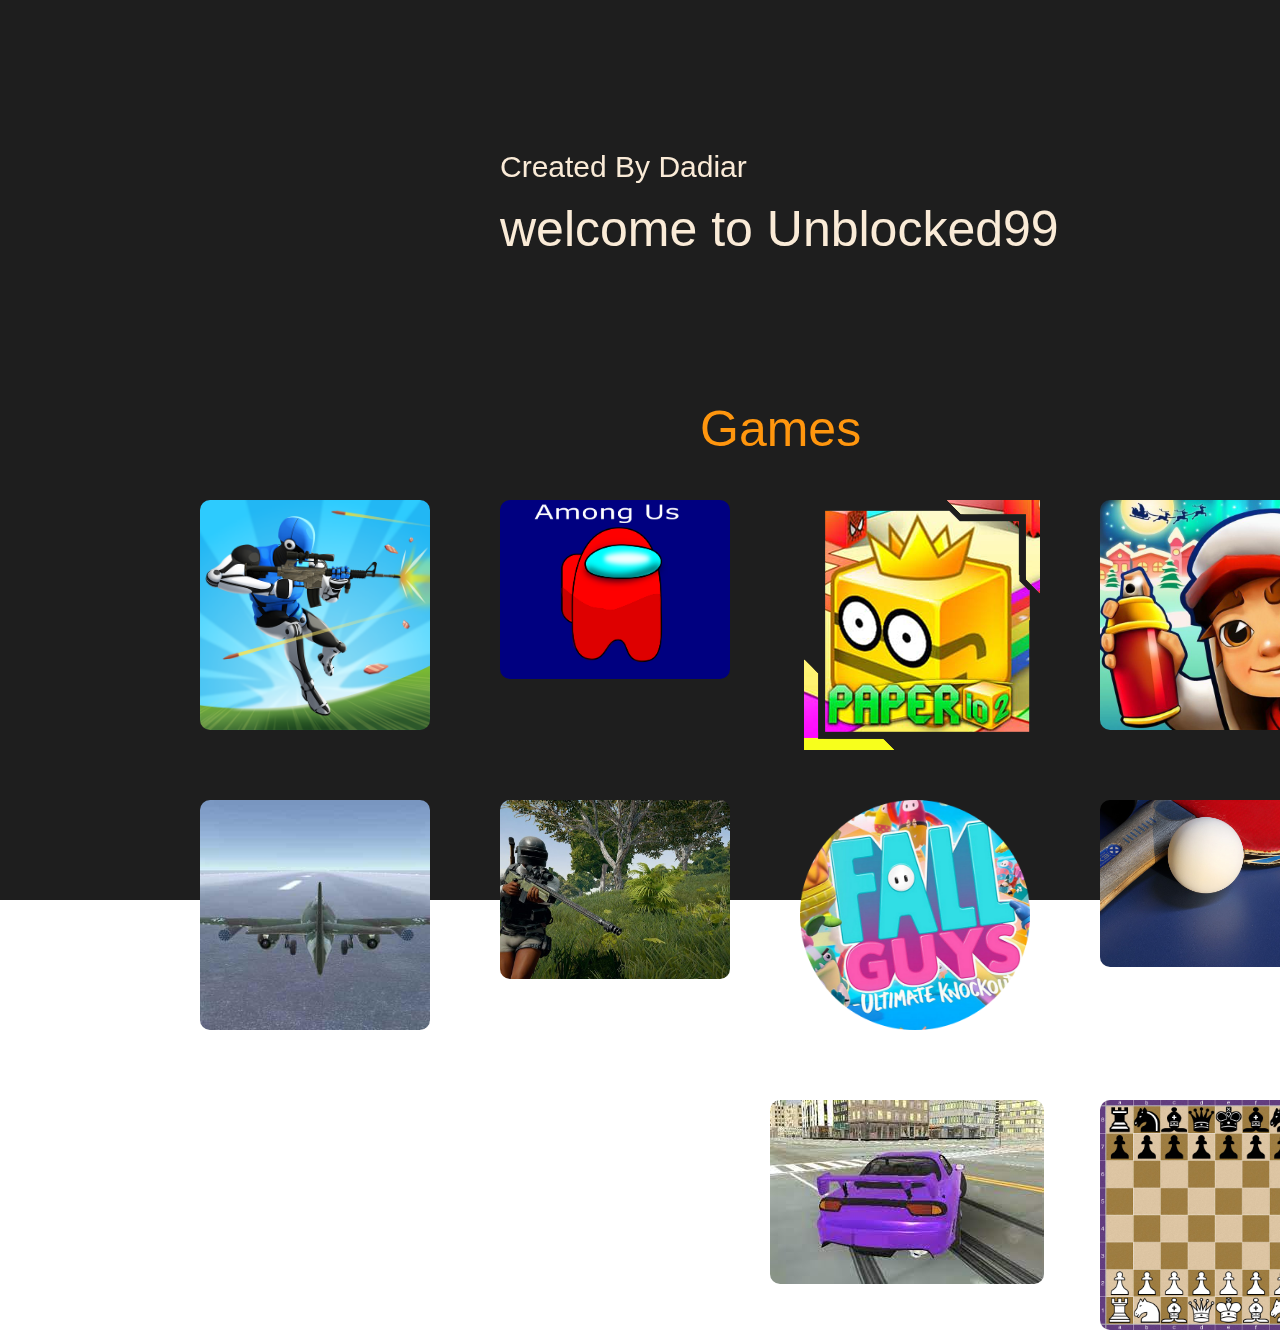
==== commit d8a6c335: "Add files via upload" ====
--- a/index.html
+++ b/index.html
@@ -27,6 +27,8 @@
         <a href="/pages/fallguys.html"> <div class="fallguys"><img src="/images/fall.png"  ></div></a>
             <a href="/pages/tabbletenis.html"><div class="table"><img src="/images/tabble.jpg"  ></div></a>
                 <a href="/pages/chess.html"><div class="chess"><img src="/images/chess.jpg"  ></div></a>
+                <a href="/pages/rx7.html"><div class="rx7"><img src="/images/rx7.jpeg"  ></div></a>
+
     </div>
            
             </div>
--- a/style.css
+++ b/style.css
@@ -149,4 +149,13 @@
     width: 230px;
 
 
- }+ }
+
+ .rx7 img{
+   margin-left: 670px;
+   border-radius: 10px;
+   position: absolute;
+   margin-top: 1100px;
+
+
+}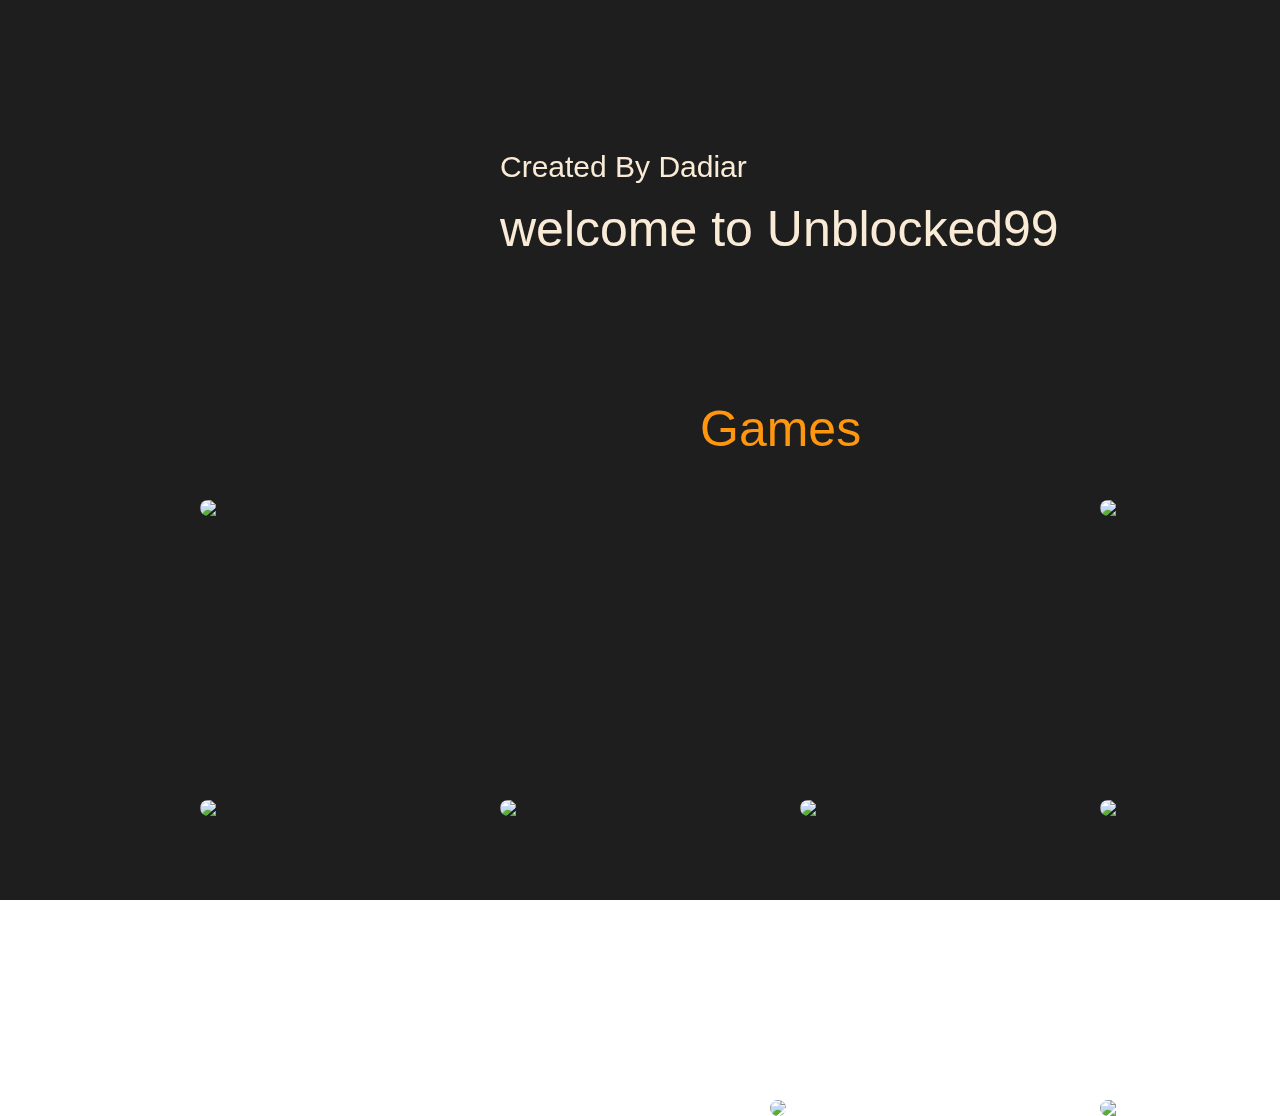
==== commit 6672a66d: "Update index.html" ====
--- a/index.html
+++ b/index.html
@@ -13,21 +13,21 @@
     <div class="imgss">
        <div class="imgs">
         <div class="lineone">
-       <a href="/pages/1v1.html"> <div class="lol1v1"><img src="/images/1v1.png"  ></div></a>
-            <a href="/pages/paper.io.html"><div class="paperio"><img src="/images/paper.png" alt=""></div></a>
-       <a href="/pages/amongus.html"><div class="amongus"><img src="/images/among-us.png" alt=""></div></a>
-            <a href="/pages/subwaysurf.html"><div class="subway"><img src="/images/sub.jpg" ></div></a>
+       <a href="/1v1.html"> <div class="lol1v1"><img src="/1v1.png"  ></div></a>
+            <a href="/paper.io.html"><div class="paperio"><img src="/paper.png" alt=""></div></a>
+       <a href="/amongus.html"><div class="amongus"><img src="/among-us.png" alt=""></div></a>
+            <a href="/subwaysurf.html"><div class="subway"><img src="/sub.jpg" ></div></a>
     </div>
 
 
     <div class="linetwo">
 
-        <a href="/pages/plane.html"><div class="plane"><img src="/images/war.jpg"  ></div></a>
-        <a href="/pages/pubg.html"><div class="pubg"><img src="/images/pubg.jpg"  ></div></a>
-        <a href="/pages/fallguys.html"> <div class="fallguys"><img src="/images/fall.png"  ></div></a>
-            <a href="/pages/tabbletenis.html"><div class="table"><img src="/images/tabble.jpg"  ></div></a>
-                <a href="/pages/chess.html"><div class="chess"><img src="/images/chess.jpg"  ></div></a>
-                <a href="/pages/rx7.html"><div class="rx7"><img src="/images/rx7.jpeg"  ></div></a>
+        <a href="/plane.html"><div class="plane"><img src="/war.jpg"  ></div></a>
+        <a href="/pubg.html"><div class="pubg"><img src="/pubg.jpg"  ></div></a>
+        <a href="/fallguys.html"> <div class="fallguys"><img src="/fall.png"  ></div></a>
+            <a href="/tabbletenis.html"><div class="table"><img src="/tabble.jpg"  ></div></a>
+                <a href="/chess.html"><div class="chess"><img src="/chess.jpg"  ></div></a>
+                <a href="/rx7.html"><div class="rx7"><img src="/rx7.jpeg"  ></div></a>
 
     </div>
            
@@ -39,4 +39,4 @@
                 <h1 class="games">Games</h1>
 
    </body>
-</html>+</html>
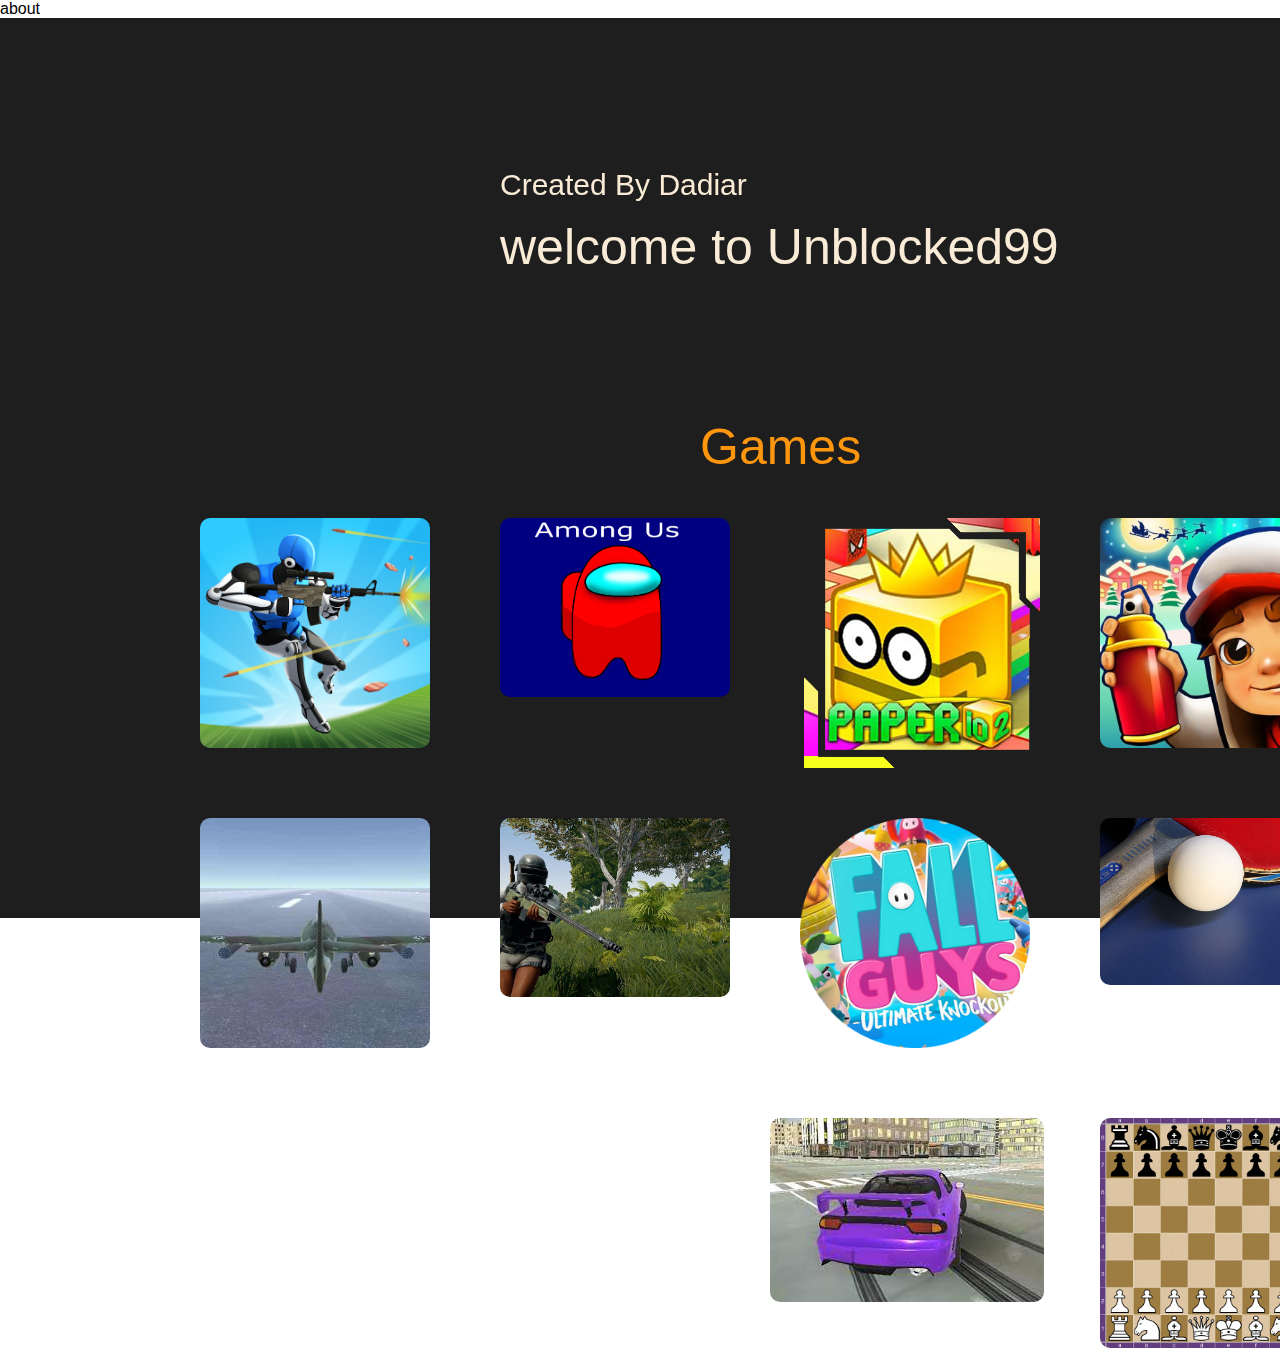
==== commit af8a3543: "Update index.html" ====
--- a/index.html
+++ b/index.html
@@ -8,6 +8,7 @@
       <script src="https://code.jquery.com/jquery-3.4.1.js"></script>
    </head>
    <body>
+      <a herf="pubg">about</a>
     <div class="image1"></div>
 
     <div class="imgss">
